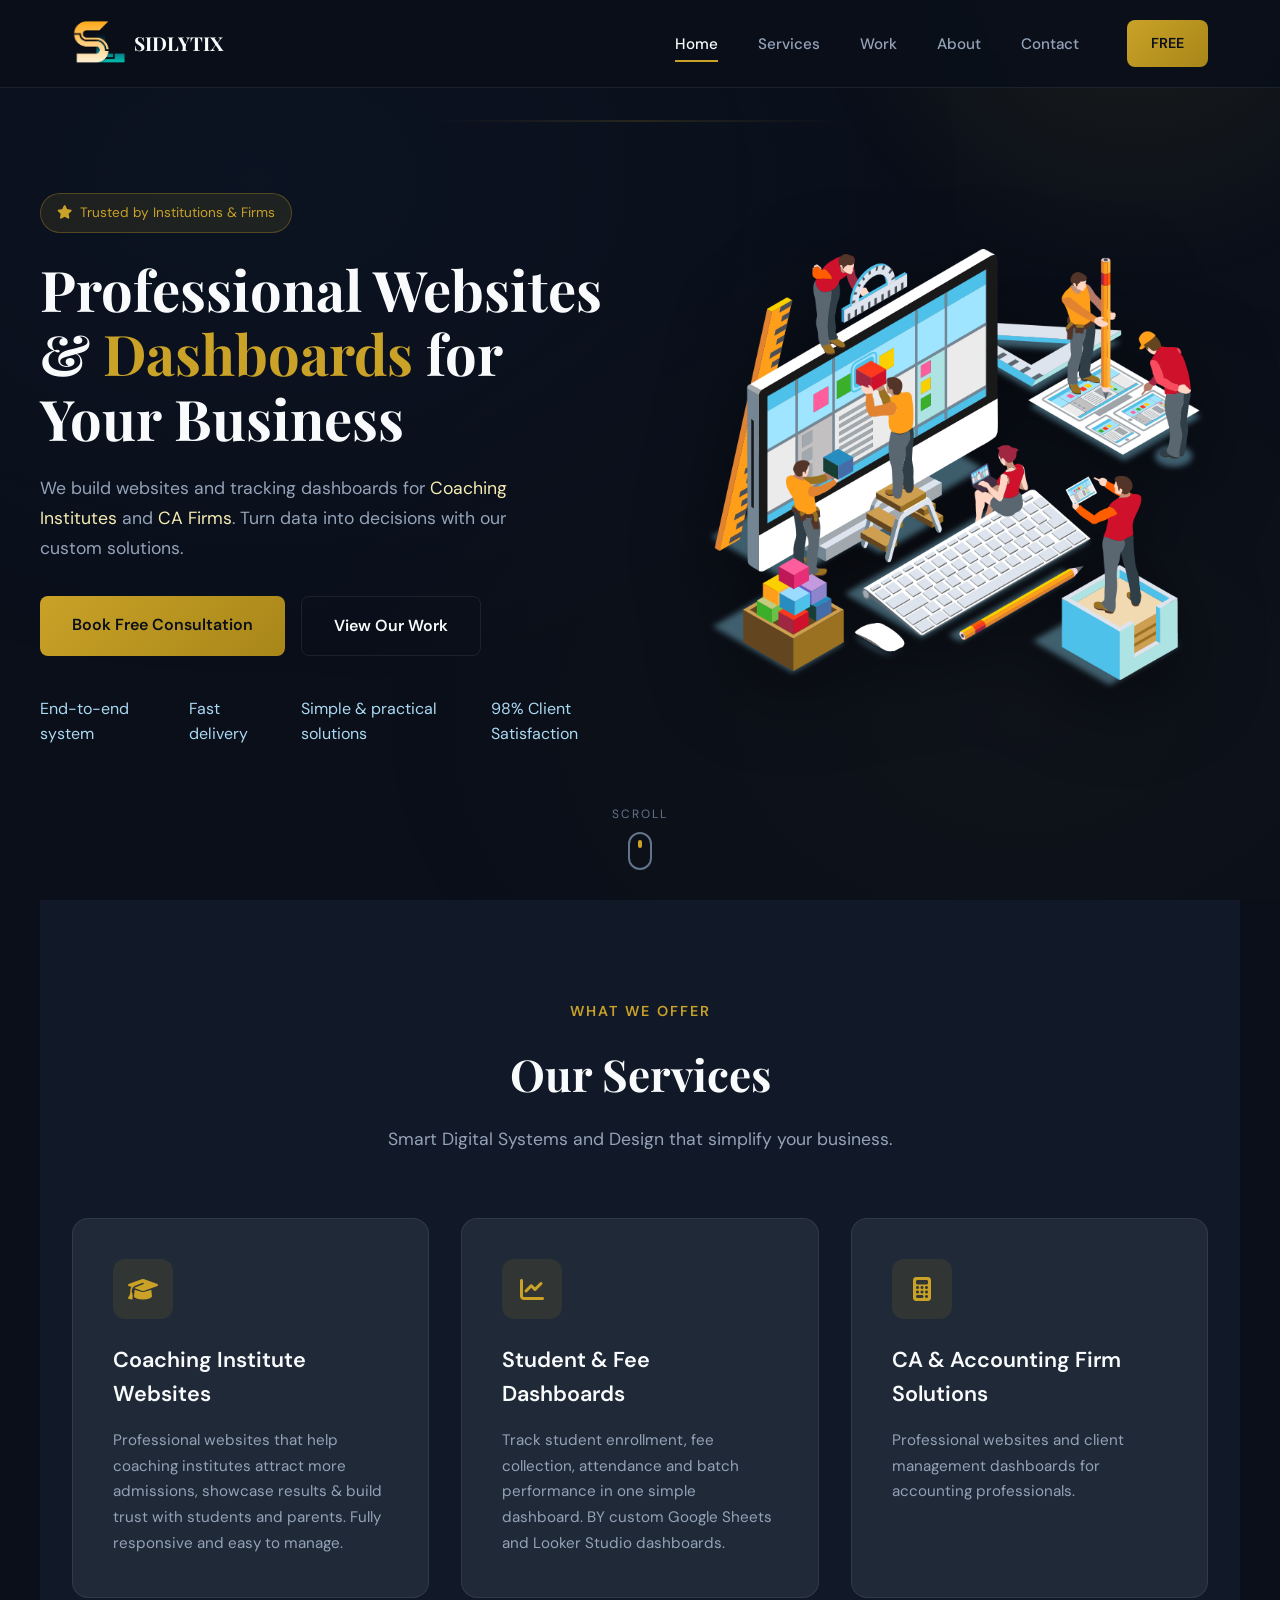
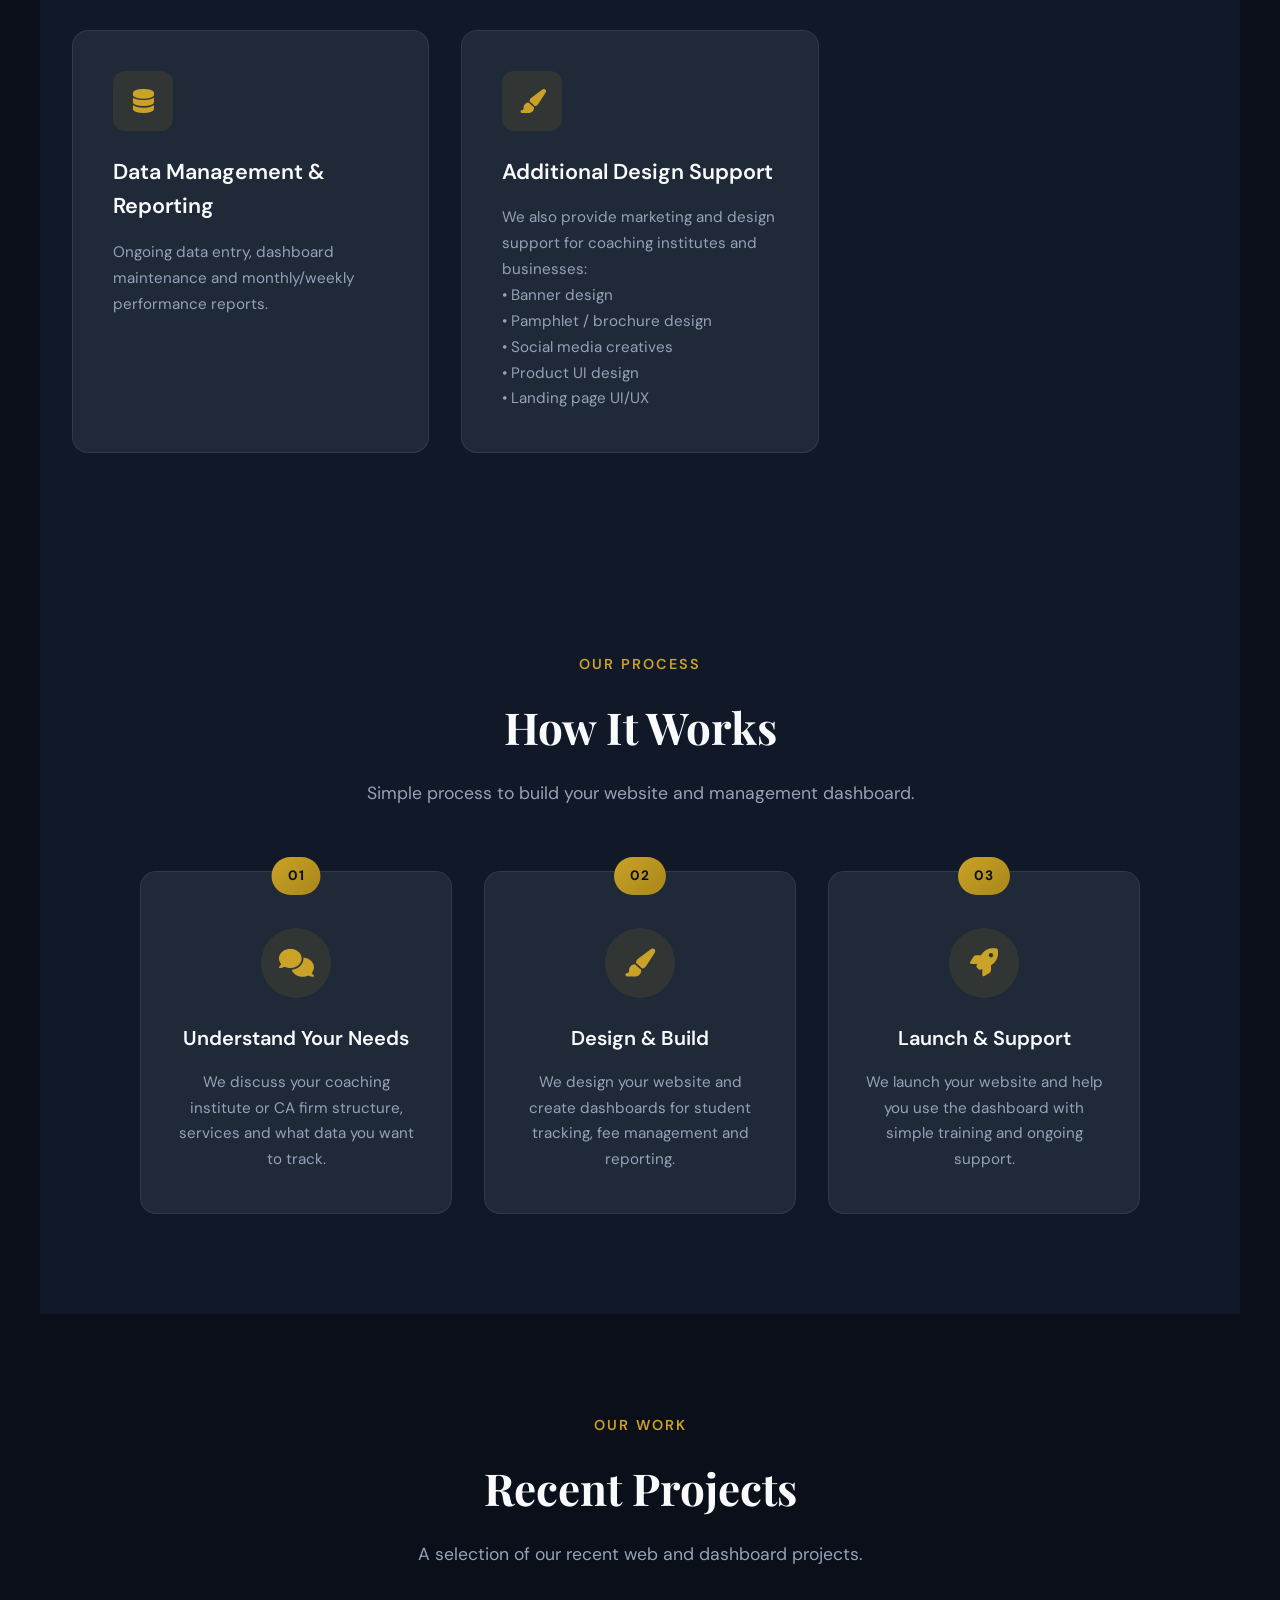
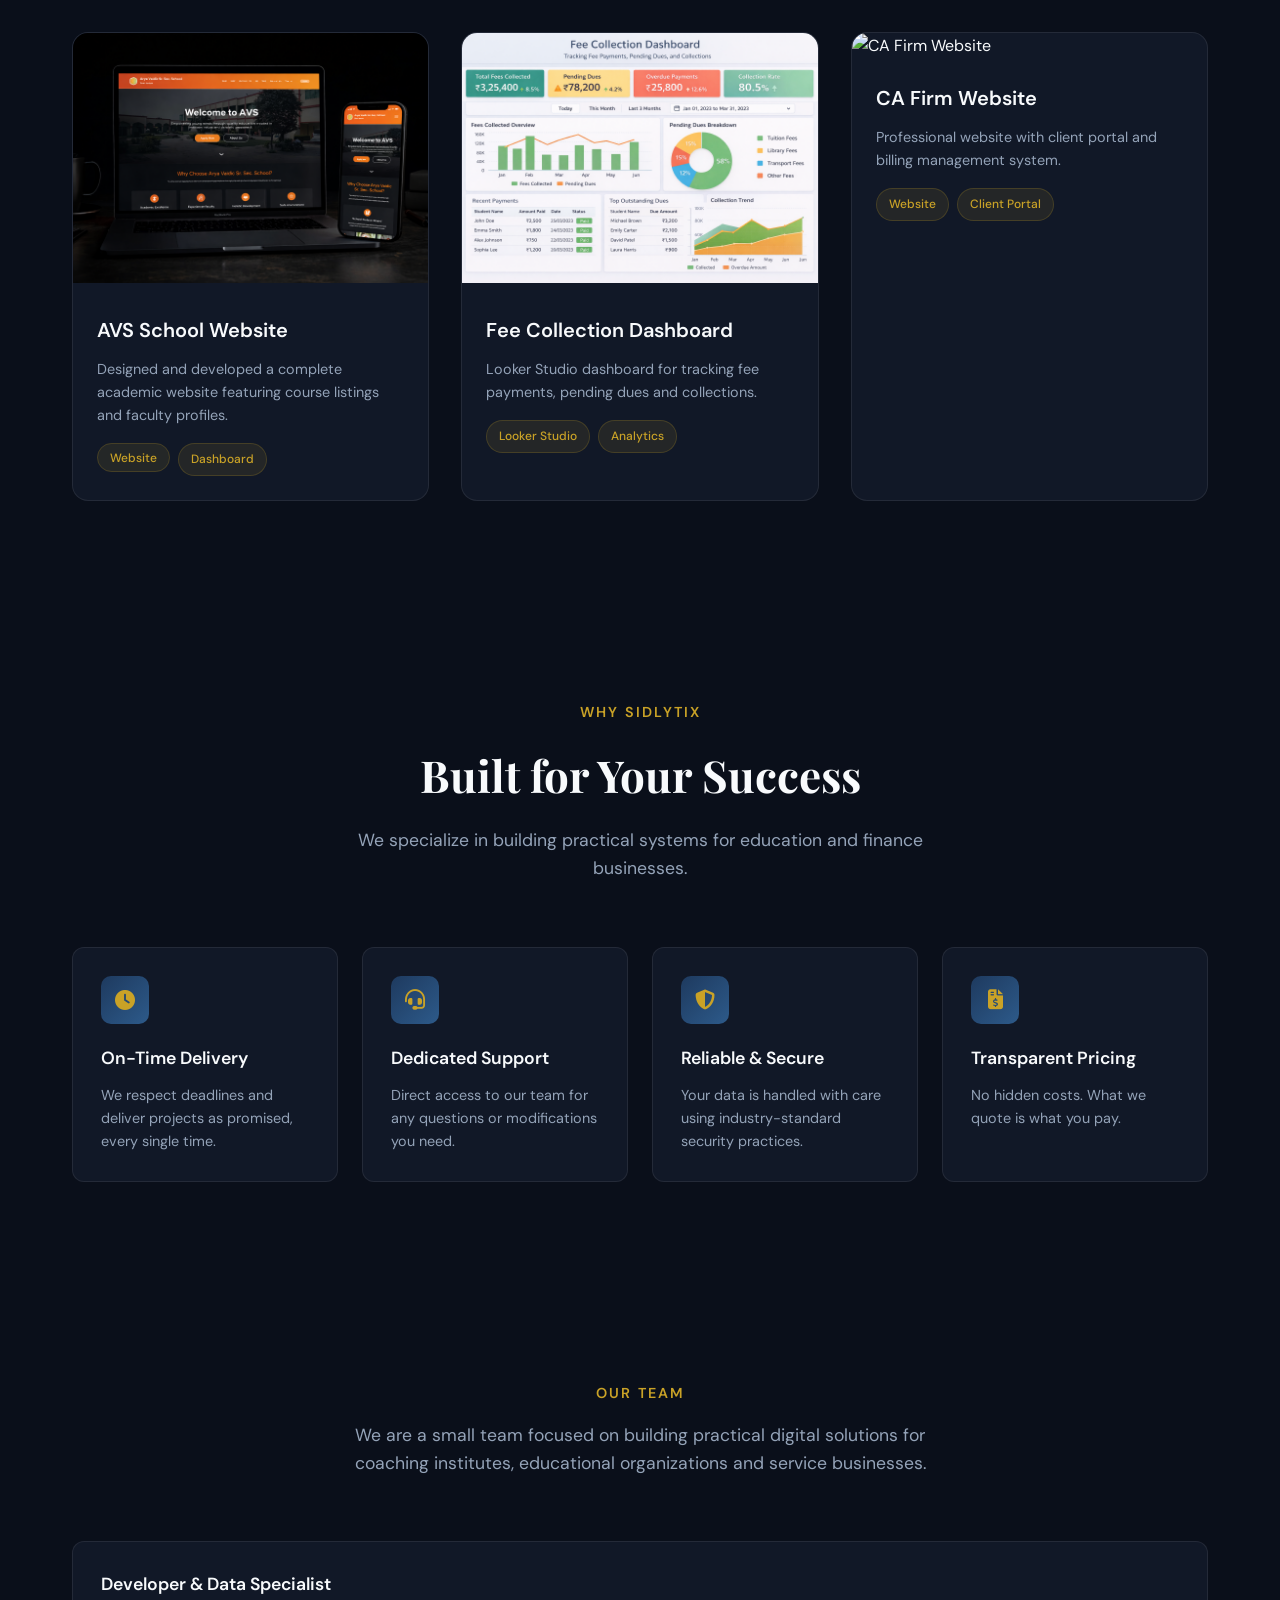
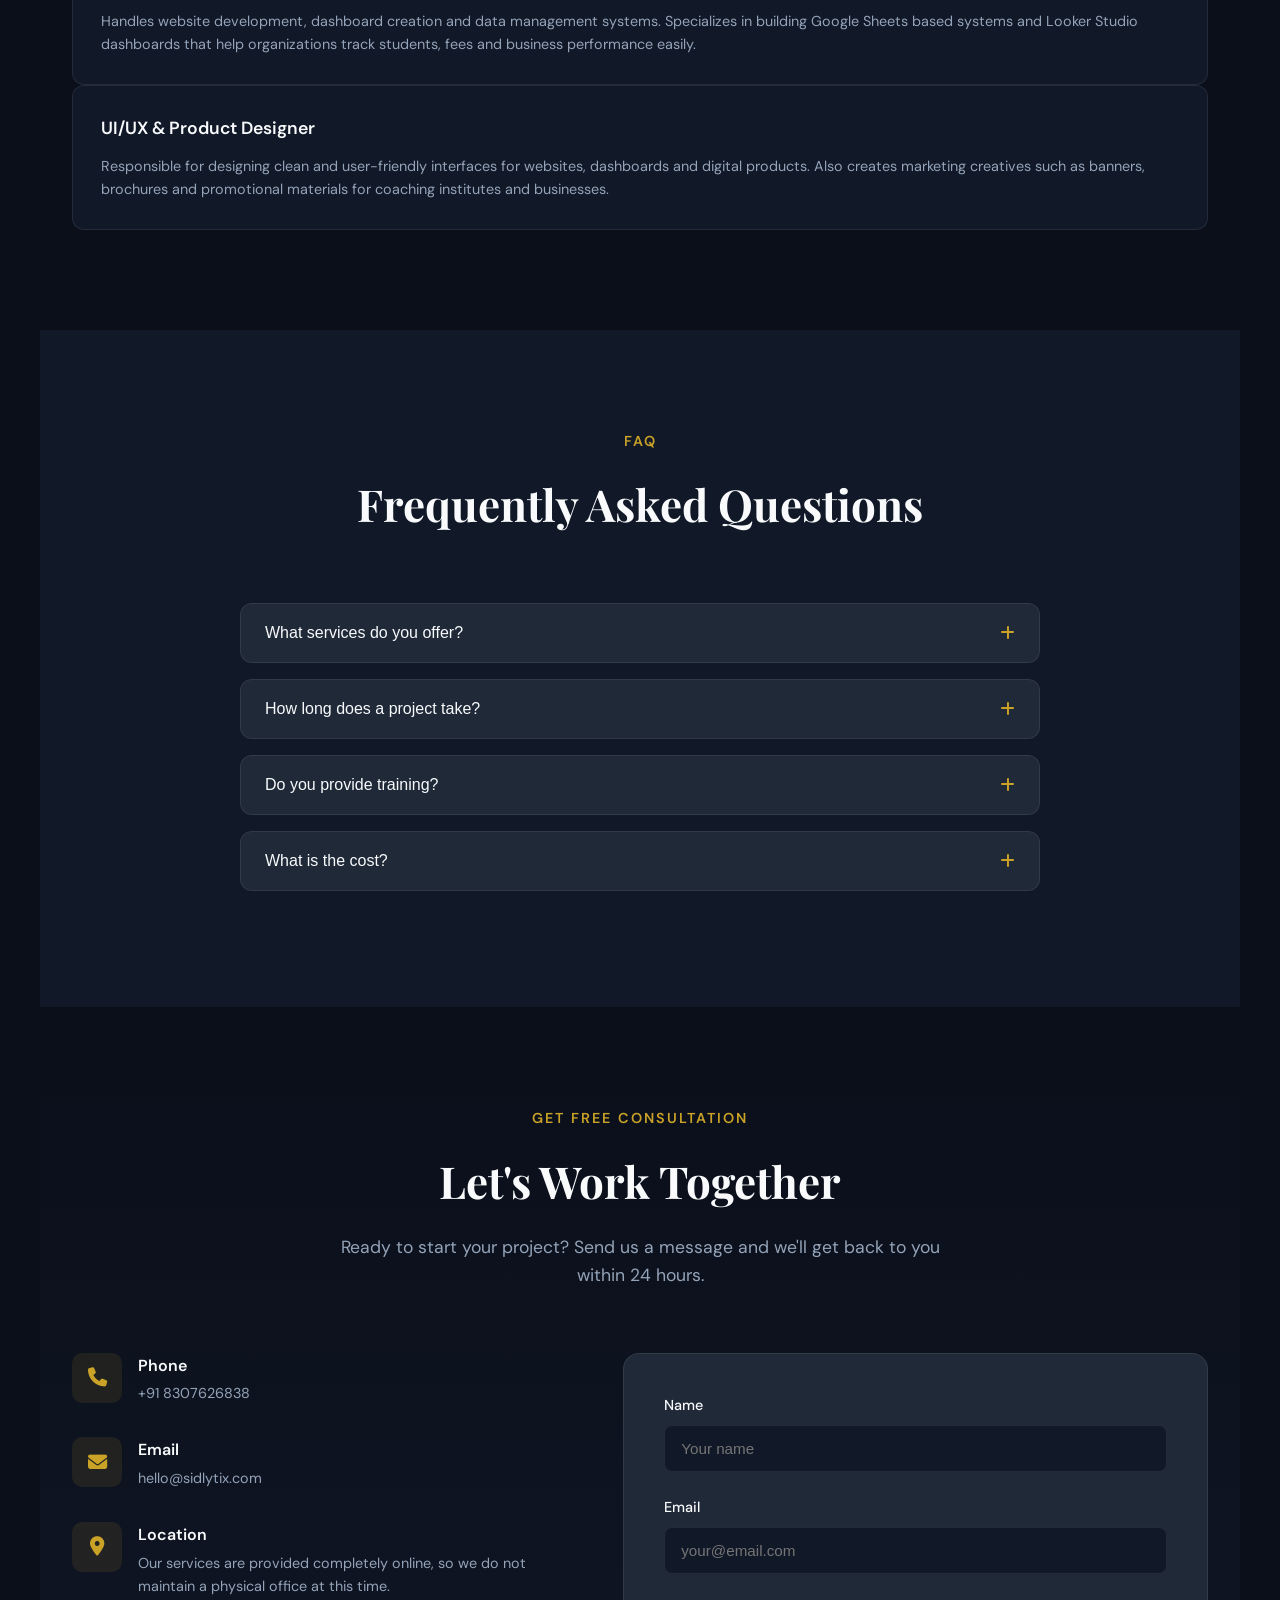
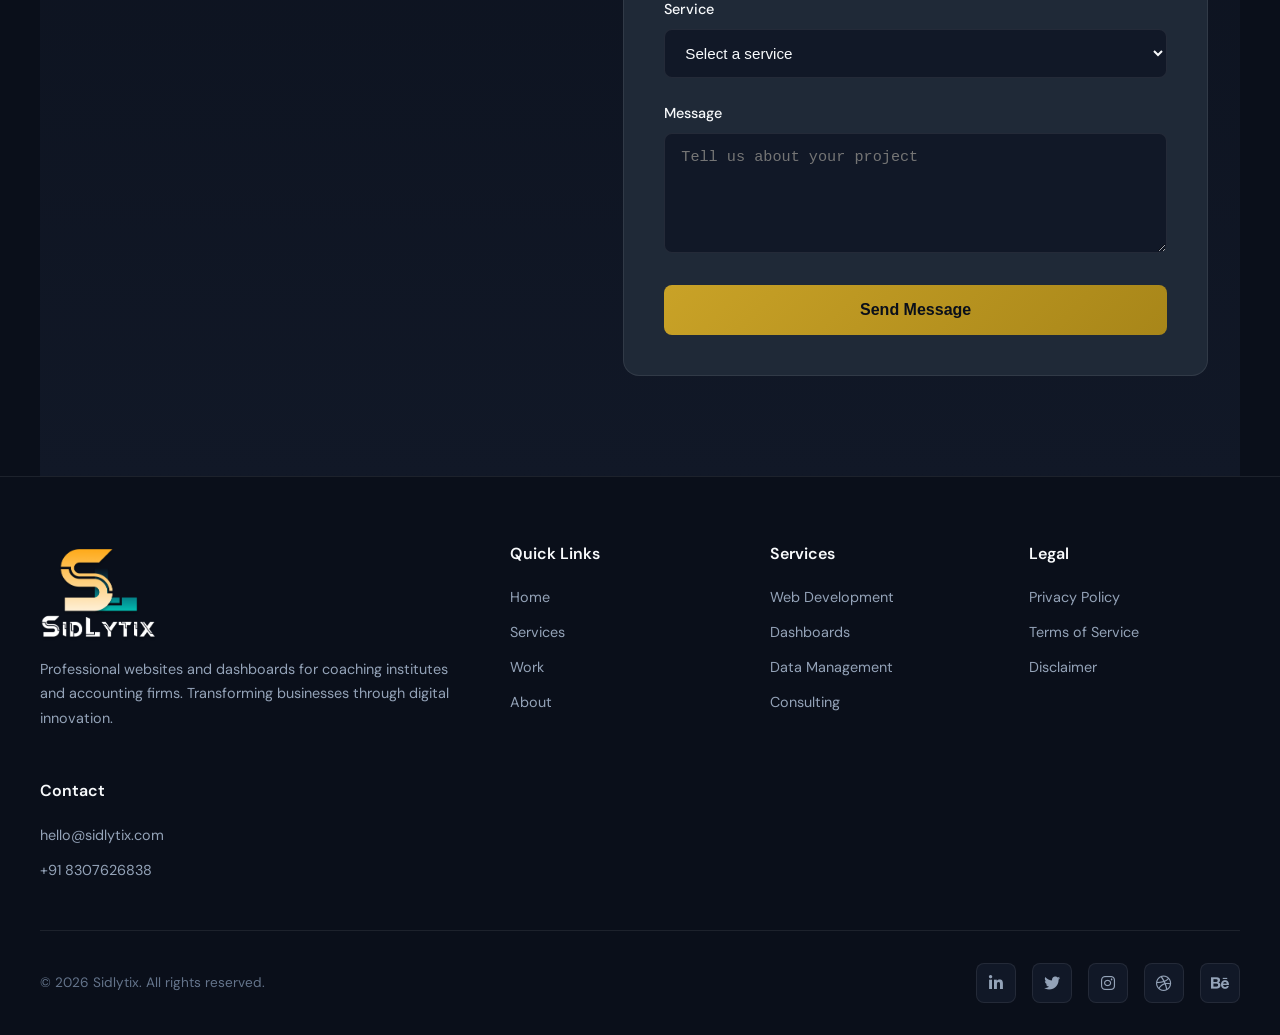
==== index.html @ 993ce40f "Update index.html" ====
<!doctype html>
<html lang="en">
  <head>
  <!-- Basic -->
  <meta charset="UTF-8" />
  <meta name="viewport" content="width=device-width, initial-scale=1.0" />
  <meta http-equiv="content-language" content="en" />

  <!-- Title -->
  <title>Coaching Institute Website & Dashboard Developer in India | Sidlytix</title>

  <!-- SEO Meta -->
  <meta name="description" content="We build high-converting websites and student management dashboards for coaching institutes and CA firms. Automate operations with Google Sheets & Looker Studio." />
  <meta name="keywords" content="coaching institute website developer, student management dashboard, CA firm website developer, Google Sheets dashboard, Looker Studio dashboard, MIS dashboard developer" />
  <meta name="author" content="Sidlytix" />
  <meta name="robots" content="index, follow" />

  <!-- Canonical -->
  <link rel="canonical" href="https://sidlytix.com" />

  <!-- Open Graph (for LinkedIn, WhatsApp, Facebook) -->
  <meta property="og:title" content="Websites & Dashboards for Coaching Institutes | Sidlytix" />
  <meta property="og:description" content="Websites and student tracking dashboards for coaching institutes, schools and CA firms." />
  <meta property="og:type" content="website" />
  <meta property="og:url" content="https://sidlytix.com" />
  <meta property="og:image" content="https://sidlytix.com/frameBlack_01.png" />

  <!-- Twitter -->
  <meta name="twitter:card" content="summary_large_image" />
  <meta name="twitter:title" content="Websites & Dashboards for Coaching Institutes | Sidlytix" />
  <meta name="twitter:description" content="Websites and dashboards for coaching institutes, schools and CA firms." />
  <meta name="twitter:image" content="https://sidlytix.com/frameBlack_01.png" />

  <!-- Theme -->
  <meta name="theme-color" content="#1e3a5f" />

  <!-- Favicon -->
  <link rel="icon" type="image/png" href="/favicon.png" />

  <!-- Structured Data (SEO boost) -->
  <script type="application/ld+json">
  {
    "@context": "https://schema.org",
    "@type": "Organization",
    "name": "Sidlytix",
    "url": "https://sidlytix.com",
    "logo": "https://sidlytix.com/s-logo-01.png",
    "sameAs": [
      "https://www.linkedin.com/company/sidlytix"
    ]
  }
  </script>

    <!-- Preconnect -->
    <link rel="preconnect" href="https://fonts.googleapis.com" />
    <link rel="preconnect" href="https://fonts.gstatic.com" crossorigin />

    <!-- Fonts -->
    <link
      href="https://fonts.googleapis.com/css2?family=DM+Sans:wght@400;500;600;700&family=Playfair+Display:wght@600;700&display=swap"
      rel="stylesheet"
    />
    <link
      rel="stylesheet"
      href="https://cdnjs.cloudflare.com/ajax/libs/font-awesome/6.4.0/css/all.min.css"
    />

    <!-- Stylesheet -->
    <link rel="stylesheet" href="style.css" />
  </head>
  <body>
    <!-- ===== HEADER ===== -->
    <header class="header" id="header">
      <div class="header-container">
        <a href="#home" class="logo">
          <img src="s-logo-01.png" alt="Sidlytix Logo" />
          <h2 style="font-family: Playfair Display; font-size: 1.2rem">
            SIDLYTIX
          </h2>
        </a>

        <nav class="nav-container">
          <ul class="nav-menu">
            <li><a href="#home" class="nav-link active">Home</a></li>
            <li><a href="#services" class="nav-link">Services</a></li>
            <li><a href="#portfolio" class="nav-link">Work</a></li>
            <li><a href="#about" class="nav-link">About</a></li>
            <li><a href="#contact" class="nav-link">Contact</a></li>
          </ul>

          <a href="#contact" class="header-cta">FREE</a>

          <div class="hamburger" id="hamburger">
            <span></span>
            <span></span>
            <span></span>
          </div>
        </nav>
      </div>
    </header>

    <!-- Mobile Navigation -->
    <nav class="mobile-nav" id="mobileNav">
      <a href="#home" class="nav-link">Home</a>
      <a href="#services" class="nav-link">Services</a>
      <a href="#portfolio" class="nav-link">Work</a>
      <a href="#about" class="nav-link">About</a>
      <a href="#contact" class="nav-link">Contact</a>
    </nav>

    <!-- ===== HERO SECTION ===== -->
    <section class="hero" id="home">
      <div class="hero-container">
        <div class="hero-content">
          <div class="hero-badge fade-in fade-in-delay-1">
            <i class="fas fa-star"></i>
            Trusted by Institutions & Firms
          </div>

          <h1 class="hero-title fade-in fade-in-delay-2">
            Professional Websites & <span>Dashboards</span> for Your Business
          </h1>

          <p class="hero-description fade-in fade-in-delay-3">
            We build websites and tracking dashboards for
            <span style="color: #f6ebb2">Coaching Institutes</span> and
            <span style="color: #f6ebb2">CA Firms</span>. Turn data into
            decisions with our custom solutions.
          </p>

          <div class="hero-buttons fade-in fade-in-delay-4">
            <a href="#contact" class="btn-primary">Book Free Consultation</a>
            <a href="#portfolio" class="btn-secondary">View Our Work</a>
          </div>

          <div class="hero-stats fade-in fade-in-delay-5">
            <div class="stat-item">
              <!-- <span class="stat-number" data-target="4">0</span> -->
              <span class="stat-label">End-to-end system</span>
            </div>
            <div class="stat-item">
              <!-- <span class="stat-number" data-target="98">0</span> -->
              <span class="stat-label">Fast delivery</span>
            </div>
            <div class="stat-item">
              <!-- <span class="stat-number" data-target="98">0</span> -->
              <span class="stat-label">Simple & practical solutions</span>
            </div>
            <div class="stat-item">
              <!-- <span class="stat-number" data-target="1">0</span> -->
              <span class="stat-label">98% Client Satisfaction</span>
            </div>
          </div>
        </div>

        <div class="hero-image fade-in fade-in-delay-3">
          <img
            src="hero02.png"
            alt="Sidlytix Dashboard Preview"
            class="hero-image-animated"
          />
        </div>
      </div>

      <!-- Scroll Indicator -->
      <div class="scroll-indicator">
        <span>Scroll</span>
        <div class="mouse"></div>
      </div>
    </section>

    <!-- ===== SERVICES SECTION ===== -->
    <section class="section services-section" id="services">
      <div class="section-header">
        <span class="section-subtitle">What We Offer</span>
        <h2 class="section-title">Our Services</h2>
        <p class="section-description">
          Smart Digital Systems and Design that simplify your business.
        </p>
      </div>

      <div class="services-grid">
        <div class="service-card">
          <div class="service-icon">
            <i class="fas fa-graduation-cap"></i>
          </div>
          <h3 class="service-title">Coaching Institute Websites</h3>
          <p class="service-description">
            Professional websites that help coaching institutes attract more
            admissions, showcase results & build trust with students and
            parents. Fully responsive and easy to manage.
          </p>
        </div>

        <div class="service-card">
          <div class="service-icon">
            <i class="fas fa-chart-line"></i>
          </div>
          <h3 class="service-title">Student & Fee Dashboards</h3>
          <p class="service-description">
            Track student enrollment, fee collection, attendance and batch
            performance in one simple dashboard. BY custom Google Sheets and
            Looker Studio dashboards.
          </p>
        </div>

        <div class="service-card">
          <div class="service-icon">
            <i class="fas fa-calculator"></i>
          </div>
          <h3 class="service-title">CA & Accounting Firm Solutions</h3>
          <p class="service-description">
            Professional websites and client management dashboards for
            accounting professionals.
          </p>
        </div>

        <div class="service-card">
          <div class="service-icon">
            <i class="fas fa-database"></i>
          </div>
          <h3 class="service-title">Data Management & Reporting</h3>
          <p class="service-description">
            Ongoing data entry, dashboard maintenance and monthly/weekly
            performance reports.
          </p>
        </div>

        <div class="service-card">
          <div class="service-icon">
            <i class="fa fa-paint-brush"></i>
          </div>
          <h3 class="service-title">Additional Design Support</h3>
          <p class="service-description">
            We also provide marketing and design support for coaching institutes
            and businesses: <br />

            • Banner design <br />
            • Pamphlet / brochure design <br />
            • Social media creatives <br />
            • Product UI design <br />
            • Landing page UI/UX
          </p>
        </div>
      </div>
    </section>

    <!-- ===== HOW IT WORKS SECTION ===== -->
    <section class="section how-it-works-section" id="how-it-works">
      <div class="section-header">
        <span class="section-subtitle">Our Process</span>
        <h2 class="section-title">How It Works</h2>
        <p class="section-description">
          Simple process to build your website and management dashboard.
        </p>
      </div>

      <div class="steps-grid">
        <div class="step-card">
          <div class="step-number">01</div>
          <div class="step-icon">
            <i class="fas fa-comments"></i>
          </div>
          <h3 class="step-title">Understand Your Needs</h3>
          <p class="step-description">
            We discuss your coaching institute or CA firm structure, services
            and what data you want to track.
          </p>
        </div>

        <div class="step-card">
          <div class="step-number">02</div>
          <div class="step-icon">
            <i class="fas fa-paint-brush"></i>
          </div>
          <h3 class="step-title">Design & Build</h3>
          <p class="step-description">
            We design your website and create dashboards for student tracking,
            fee management and reporting.
          </p>
        </div>

        <div class="step-card">
          <div class="step-number">03</div>
          <div class="step-icon">
            <i class="fas fa-rocket"></i>
          </div>
          <h3 class="step-title">Launch & Support</h3>
          <p class="step-description">
            We launch your website and help you use the dashboard with simple
            training and ongoing support.
          </p>
        </div>
      </div>
    </section>

    <!-- ===== PORTFOLIO SECTION ===== -->
    <section class="section portfolio-section" id="portfolio">
      <div class="section-header">
        <span class="section-subtitle">Our Work</span>
        <h2 class="section-title">Recent Projects</h2>
        <p class="section-description">
          A selection of our recent web and dashboard projects.
        </p>
      </div>

      <div class="portfolio-grid">
        <div class="portfolio-card">
          <img
            src="avspro.png"
            alt="Coaching Institute Website"
            class="portfolio-image"
          />
          <div class="portfolio-content">
            <h3 class="portfolio-title">AVS School Website</h3>
            <p class="portfolio-description">
              Designed and developed a complete academic website featuring
              course listings and faculty profiles.
            </p>
            <div class="portfolio-tags">
              <a href="https://www.aryavaidicsrsecschool.in/" target="_blank"> <span class="portfolio-tag">Website</span> </a>
              <span class="portfolio-tag">Dashboard</span>
            </div>
          </div>
        </div>

        <div class="portfolio-card">
          <img
            src="dashpro.png"
            alt="Fee Management Dashboard"
            class="portfolio-image"
          />
          <div class="portfolio-content">
            <h3 class="portfolio-title">Fee Collection Dashboard</h3>
            <p class="portfolio-description">
              Looker Studio dashboard for tracking fee payments, pending dues
              and collections.
            </p>
            <div class="portfolio-tags">
              <span class="portfolio-tag">Looker Studio</span>
              <span class="portfolio-tag">Analytics</span>
            </div>
          </div>
        </div>

        <div class="portfolio-card">
          <img
            src="https://images.unsplash.com/photo-1454165804606-c3d57bc86b40?w=600&h=400&fit=crop"
            alt="CA Firm Website"
            class="portfolio-image"
          />
          <div class="portfolio-content">
            <h3 class="portfolio-title">CA Firm Website</h3>
            <p class="portfolio-description">
              Professional website with client portal and billing management
              system.
            </p>
            <div class="portfolio-tags">
              <span class="portfolio-tag">Website</span>
              <span class="portfolio-tag">Client Portal</span>
            </div>
          </div>
        </div>
      </div>
    </section>

    <!-- ===== WHY CHOOSE US ===== -->
    <section class="section" id="about">
      <div class="section-header">
        <span class="section-subtitle">Why Sidlytix</span>
        <h2 class="section-title">Built for Your Success</h2>
        <p class="section-description">
          <!-- We are a small team of a UI/UX designer and a data-focused developer. -->
          We specialize in building practical systems for education and finance
          businesses.
        </p>
      </div>

      <div class="features-grid">
        <div class="feature-card">
          <div class="feature-icon">
            <i class="fas fa-clock"></i>
          </div>
          <h3 class="feature-title">On-Time Delivery</h3>
          <p class="feature-description">
            We respect deadlines and deliver projects as promised, every single
            time.
          </p>
        </div>

        <div class="feature-card">
          <div class="feature-icon">
            <i class="fas fa-headset"></i>
          </div>
          <h3 class="feature-title">Dedicated Support</h3>
          <p class="feature-description">
            Direct access to our team for any questions or modifications you
            need.
          </p>
        </div>

        <div class="feature-card">
          <div class="feature-icon">
            <i class="fas fa-shield-alt"></i>
          </div>
          <h3 class="feature-title">Reliable & Secure</h3>
          <p class="feature-description">
            Your data is handled with care using industry-standard security
            practices.
          </p>
        </div>

        <div class="feature-card">
          <div class="feature-icon">
            <i class="fas fa-file-invoice-dollar"></i>
          </div>
          <h3 class="feature-title">Transparent Pricing</h3>
          <p class="feature-description">
            No hidden costs. What we quote is what you pay.
          </p>
        </div>
      </div>
    </section>

    <!-- our team  -->
    <section class="section" id="about">
      <div class="section-header">
        <span class="section-subtitle">Our Team</span>
        <!-- <h2 class="section-title">Our Team</h2> -->
        <p class="section-description">
          We are a small team focused on building practical digital solutions
          for coaching institutes, educational organizations and service
          businesses.
        </p>
      </div>

      <div class="feature-card">
        <h3 class="feature-title">Developer & Data Specialist</h3>
        <p class="feature-description">
          Handles website development, dashboard creation and data management
          systems. Specializes in building Google Sheets based systems and
          Looker Studio dashboards that help organizations track students, fees
          and business performance easily.
        </p>
      </div>

      <div class="feature-card">
        <h3 class="feature-title">UI/UX & Product Designer</h3>
        <p class="feature-description">
          Responsible for designing clean and user-friendly interfaces for
          websites, dashboards and digital products. Also creates marketing
          creatives such as banners, brochures and promotional materials for
          coaching institutes and businesses.
        </p>
      </div>
    </section>

    <!-- ===== TESTIMONIALS ===== -->
    <!-- <section class="section testimonials-section">
      <div class="section-header">
        <span class="section-subtitle">Testimonials</span>
        <h2 class="section-title">What Clients Say</h2>
      </div>

      <div class="testimonials-grid">
        <div class="testimonial-card">
          <p class="testimonial-text">
            "MetricMuse transformed our institute's online presence. The student
            dashboard has made tracking attendance and fees incredibly easy."
          </p>
          <div class="testimonial-author">
            <div class="testimonial-avatar">RK</div>
            <div class="testimonial-info">
              <h4>Rajesh Kumar</h4>
              <p>Director, Career Guide Institute</p>
            </div>
          </div>
          <div class="testimonial-rating">★★★★★</div>
        </div>

        <div class="testimonial-card">
          <p class="testimonial-text">
            "Professional work delivered on time. The CA firm website and client
            dashboard have significantly streamlined our operations."
          </p>
          <div class="testimonial-author">
            <div class="testimonial-avatar">SM</div>
            <div class="testimonial-info">
              <h4>Sarah Mehta</h4>
              <p>Partner, Finance Plus CA Firm</p>
            </div>
          </div>
          <div class="testimonial-rating">★★★★★</div>
        </div>

        <div class="testimonial-card">
          <p class="testimonial-text">
            "Excellent support and communication throughout. The team understood
            our requirements perfectly."
          </p>
          <div class="testimonial-author">
            <div class="testimonial-avatar">AP</div>
            <div class="testimonial-info">
              <h4>Ajay Patel</h4>
              <p>Founder, EduTech Pro</p>
            </div>
          </div>
          <div class="testimonial-rating">★★★★★</div>
        </div>
      </div>
    </section> -->

    <!-- ===== FAQ SECTION ===== -->
    <section class="section faq-section">
      <div class="section-header">
        <span class="section-subtitle">FAQ</span>
        <h2 class="section-title">Frequently Asked Questions</h2>
      </div>

      <div class="faq-container">
        <div class="faq-item">
          <button class="faq-question">
            <span>What services do you offer?</span>
            <i class="fas fa-plus faq-icon"></i>
          </button>
          <div class="faq-answer">
            <p>
              - We offer professional website development and custom dashboards
              using Google Sheets and Looker Studio for coaching institutes and
              CA firms. <br />
              - UI/UX design for websites, dashboards and digital products. Also
              includes marketing creatives like banners, pamphlets and
              promotional designs.
            </p>
          </div>
        </div>

        <div class="faq-item">
          <button class="faq-question">
            <span>How long does a project take?</span>
            <i class="fas fa-plus faq-icon"></i>
          </button>
          <div class="faq-answer">
            <p>
              Most websites take 2-3 weeks. Dashboard projects typically take
              1-2 weeks. We'll provide a timeline during consultation.
            </p>
          </div>
        </div>

        <div class="faq-item">
          <button class="faq-question">
            <span>Do you provide training?</span>
            <i class="fas fa-plus faq-icon"></i>
          </button>
          <div class="faq-answer">
            <p>
              Yes, we provide complete training to help your team manage the
              website and dashboards independently.
            </p>
          </div>
        </div>

        <div class="faq-item">
          <button class="faq-question">
            <span>What is the cost?</span>
            <i class="fas fa-plus faq-icon"></i>
          </button>
          <div class="faq-answer">
            <p>
              Costs vary based on requirements. We offer competitive pricing
              with transparent quotes. Contact us for a free consultation.
            </p>
          </div>
        </div>
      </div>
    </section>

    <!-- ===== CONTACT SECTION ===== -->
    <section class="section contact-section" id="contact">
      <div class="section-header">
        <span class="section-subtitle">Get Free Consultation</span>
        <h2 class="section-title">Let's Work Together</h2>
        <p class="section-description">
          Ready to start your project? Send us a message and we'll get back to
          you within 24 hours.
        </p>
      </div>

      <div class="contact-container">
        <div class="contact-info">
          <div class="contact-item">
            <div class="contact-icon">
              <i class="fas fa-phone"></i>
            </div>
            <div class="contact-details">
              <h4>Phone</h4>
              <p>+91 8307626838</p>
            </div>
          </div>

          <div class="contact-item">
            <div class="contact-icon">
              <i class="fas fa-envelope"></i>
            </div>
            <div class="contact-details">
              <h4>Email</h4>
              <p>hello@sidlytix.com</p>
            </div>
          </div>

          <div class="contact-item">
            <div class="contact-icon">
              <i class="fas fa-map-marker-alt"></i>
            </div>
            <div class="contact-details">
              <h4>Location</h4>
              <p>
                Our services are provided completely online, so we do not
                maintain a physical office at this time.
              </p>
            </div>
          </div>
        </div>

        <form class="contact-form" id="contactForm">
          <div class="form-group">
            <label class="form-label" for="name">Name</label>
            <input
              type="text"
              id="name"
              class="form-input"
              placeholder="Your name"
              required
            />
          </div>

          <div class="form-group">
            <label class="form-label" for="email">Email</label>
            <input
              type="email"
              id="email"
              class="form-input"
              placeholder="your@email.com"
              required
            />
          </div>

          <div class="form-group">
            <label class="form-label" for="service">Service</label>
            <select id="service" class="form-select">
              <option value="">Select a service</option>
              <option>Coaching Institute Website</option>
              <option>Student & Fee Dashboard</option>
              <option>UI/UX & Visual Design</option>
              <option>CA Firm Website</option>
              <option>Data Management</option>
              <option>Google Sheets DataBase Full Structure</option>
            </select>
          </div>

          <div class="form-group">
            <label class="form-label" for="message">Message</label>
            <textarea
              id="message"
              class="form-textarea"
              placeholder="Tell us about your project"
            ></textarea>
          </div>

          <button type="submit" class="form-button">Send Message</button>
        </form>
      </div>
    </section>

    <!-- ===== FOOTER ===== -->
    <footer class="footer">
      <div class="footer-container">
        <div class="footer-grid">
          <div class="footer-brand">
            <a href="#" class="logo">
              <img
                src="framewhite_01.png"
                \n
                alt="Sidlytix Logo"
                \n
                style="height: 100px"
                \n
              />
            </a>
            <p>
              Professional websites and dashboards for coaching institutes and
              accounting firms. Transforming businesses through digital
              innovation.
            </p>
          </div>

          <div class="footer-column">
            <h4 class="footer-title">Quick Links</h4>
            <div class="footer-links">
              <a href="#home">Home</a>
              <a href="#services">Services</a>
              <a href="#portfolio">Work</a>
              <a href="#about">About</a>
            </div>
          </div>

          <div class="footer-column">
            <h4 class="footer-title">Services</h4>
            <div class="footer-links">
              <a href="#services">Web Development</a>
              <a href="#services">Dashboards</a>
              <a href="#services">Data Management</a>
              <a href="#services">Consulting</a>
            </div>
          </div>

          <div class="footer-column">
            <h4 class="footer-title">Legal</h4>
            <div class="footer-links">
              <a href="privacy-policy.html">Privacy Policy</a>
              <a href="terms.html">Terms of Service</a>
              <a href="disclaimer.html">Disclaimer</a>
            </div>
          </div>

          <div class="footer-column">
            <h4 class="footer-title">Contact</h4>
            <div class="footer-links">
              <a href="mailto:hello@sidlytix.com">hello@sidlytix.com</a>
              <a href="tel:+918307626838">+91 8307626838</a>
              <!-- <a href="tel:+"></a> -->
            </div>
          </div>
        </div>

        <div class="footer-bottom">
          <p class="footer-copyright">
            &copy; 2026 Sidlytix. All rights reserved.
          </p>
          <div class="footer-socials">
            <a href="#"><i class="fab fa-linkedin-in"></i></a>
            <a href="#"><i class="fab fa-twitter"></i></a>
            <a href="#"><i class="fab fa-instagram"></i></a>
            <a href="#"><i class="fab fa-dribbble"></i></a>
            <a href="#"><i class="fab fa-behance"></i></a>
          </div>
        </div>
      </div>
    </footer>

    <!-- JavaScript -->
    <script>
      const scriptURL =
        "https://script.google.com/macros/s/AKfycbx62mtkMRHLyg0t3Ftw2yWZtQkMV9tZEEb8mbM1FJ4nzLCsfzvZeDLKbaNYQX9mAQqZwA/exec";
      const form = document.getElementById("contactForm");
      const button = document.querySelector(".form-button");

      form.addEventListener("submit", function (e) {
        e.preventDefault();

        button.innerHTML = "Sending...";
        button.disabled = true;

        const formData = {
          name: document.getElementById("name").value,
          email: document.getElementById("email").value,
          service: document.getElementById("service").value,
          message: document.getElementById("message").value,
        };

        fetch(scriptURL, {
          method: "POST",
          body: JSON.stringify(formData),
        })
          .then((response) => {
            showSuccessPopup();

            form.reset();
            button.innerHTML = "Send Message";
            button.disabled = false;
          })
          .catch((error) => {
            alert("Something went wrong!");
            button.innerHTML = "Send Message";
            button.disabled = false;
          });
      });

      function showSuccessPopup() {
        const popup = document.createElement("div");
        popup.className = "success-popup";
        popup.innerHTML = "✅ Message Sent Successfully!";

        document.body.appendChild(popup);

        setTimeout(() => {
          popup.remove();
        }, 3000);
      }
    </script>
    <script src="script.js"></script>
  </body>
</html>
---- style.css ----
/* ===== RESET & BASE STYLES ===== */

@import url("https://fonts.googleapis.com/css2?family=DM+Sans:wght@400;500;600;700&family=Playfair+Display:wght@600;700&display=swap");

:root {
  /* Navy Blue + Gold Professional Theme */
  --primary: #1e3a5f;
  --primary-light: #2d5a8a;
  --primary-dark: #0f1f33;
  --accent: #c9a227;
  /* --accent: #e8c547; */
  --accent-light: #e8c547;
  --accent-dark: #a88619;

  /* Neutral Colors */
  --bg-dark: #0a0f1a;
  --bg-card: #111827;
  --bg-elevated: #1f2937;

  /* Text Colors */
  --text-primary: #f8fafc;
  --text-secondary: #94a3b8;
  --text-muted: #64748b;

  /* Borders */
  --border-color: rgba(255, 255, 255, 0.08);
  --border-hover: rgba(201, 162, 39, 0.3);

  /* Shadows */
  --shadow-sm: 0 2px 8px rgba(0, 0, 0, 0.3);
  --shadow-md: 0 4px 20px rgba(0, 0, 0, 0.4);
  --shadow-lg: 0 10px 40px rgba(0, 0, 0, 0.5);

  /* Transitions */
  --transition: all 0.3s ease;
}

* {
  margin: 0;
  padding: 0;
  box-sizing: border-box;
}

html {
  scroll-behavior: smooth;
}

body {
  font-family:
    "DM Sans",
    -apple-system,
    BlinkMacSystemFont,
    sans-serif;
  background: var(--bg-dark);
  color: var(--text-primary);
  line-height: 1.6;
  overflow-x: hidden;
}

/* Subtle texture */
body::before {
  content: "";
  position: fixed;
  top: 0;
  left: 0;
  width: 100%;
  height: 100%;
  pointer-events: none;
  z-index: -1;
  opacity: 0.4;
  background:
    radial-gradient(
      ellipse at 20% 20%,
      rgba(30, 58, 95, 0.3) 0%,
      transparent 50%
    ),
    radial-gradient(
      ellipse at 80% 80%,
      rgba(201, 162, 39, 0.08) 0%,
      transparent 50%
    );
}

a {
  text-decoration: none;
  color: inherit;
}

ul {
  list-style: none;
}

img {
  max-width: 100%;
  height: auto;
}

/* ===== HEADER ===== */
.header {
  position: fixed;
  top: 0;
  left: 0;
  right: 0;
  z-index: 1000;
  background: rgba(10, 15, 26, 0.95);
  backdrop-filter: blur(20px);
  border-bottom: 1px solid var(--border-color);
  transition: var(--transition);
}

.header.scrolled {
  background: rgba(10, 15, 26, 0.98);
  box-shadow: var(--shadow-md);
}

.header-container {
  max-width: 1200px;
  margin: 0 auto;
  padding: 1rem 2rem;
  display: flex;
  align-items: center;
  justify-content: space-between;
}

.logo {
  display: flex;
  align-items: center;
  gap: 8px;
  /* background: rgb(233, 208, 234);
  padding: 4px; */
}

.logo img {
  height: 55px;
  width: auto;
}

.logo-text {
  font-family: "Playfair Display", serif;
  font-size: 1.5rem;
  font-weight: 700;
  color: var(--text-primary);
  letter-spacing: -0.5px;
}

.logo-text span {
  color: var(--accent);
}

/* Navigation */
.nav-container {
  display: flex;
  align-items: center;
  gap: 3rem;
}

.nav-menu {
  display: flex;
  gap: 2.5rem;
}

.nav-link {
  color: var(--text-secondary);
  font-weight: 500;
  font-size: 0.95rem;
  position: relative;
  transition: var(--transition);
  padding: 0.5rem 0;
}

.nav-link::after {
  content: "";
  position: absolute;
  bottom: 0;
  left: 0;
  width: 0;
  height: 2px;
  background: var(--accent);
  transition: width 0.3s ease;
}

.nav-link:hover,
.nav-link.active {
  color: var(--text-primary);
}

.nav-link:hover::after,
.nav-link.active::after {
  width: 100%;
}

.header-cta {
  background: linear-gradient(
    135deg,
    var(--accent) 0%,
    var(--accent-dark) 100%
  );
  color: var(--bg-dark);
  padding: 0.75rem 1.5rem;
  border-radius: 8px;
  font-weight: 600;
  font-size: 0.9rem;
  transition: var(--transition);
  border: none;
  cursor: pointer;
}

.header-cta:hover {
  transform: translateY(-2px);
  box-shadow: 0 4px 20px rgba(201, 162, 39, 0.4);
  /* background: white; */
  color: #000000;
  background: #e8c547;
}

/* Hamburger Menu */
.hamburger {
  display: none;
  flex-direction: column;
  gap: 5px;
  cursor: pointer;
  padding: 4px;
}

.hamburger span {
  width: 25px;
  height: 2px;
  background: var(--text-primary);
  transition: var(--transition);
}

/* Mobile Nav */
.mobile-nav {
  display: none;
  position: fixed;
  top: 0;
  left: 0;
  width: 100%;
  height: 100vh;
  background: var(--bg-dark);
  z-index: 999;
  flex-direction: column;
  align-items: center;
  justify-content: center;
  gap: 2rem;
  opacity: 0;
  visibility: hidden;
  transition: var(--transition);
}

.mobile-nav.active {
  opacity: 1;
  visibility: visible;
}

.mobile-nav .nav-link {
  font-size: 1.5rem;
}

/* ===== HERO SECTION ===== */
.hero {
  min-height: 100vh;
  display: flex;
  align-items: center;
  padding: 120px 2rem 80px;
  position: relative;
  overflow: hidden;
}

.hero::before {
  content: "";
  position: absolute;
  top: -50%;
  right: -20%;
  width: 800px;
  height: 800px;
  background: radial-gradient(
    circle,
    rgba(201, 162, 39, 0.1) 0%,
    transparent 60%
  );
  pointer-events: none;
}

.hero-container {
  max-width: 1200px;
  margin: 0 auto;
  display: grid;
  grid-template-columns: 1fr 1fr;
  gap: 4rem;
  align-items: center;
  width: 100%;
}

.hero-content {
  position: relative;
  z-index: 1;
}

.hero-badge {
  display: inline-flex;
  align-items: center;
  gap: 8px;
  background: rgba(201, 162, 39, 0.1);
  border: 1px solid rgba(201, 162, 39, 0.3);
  padding: 0.5rem 1rem;
  border-radius: 50px;
  font-size: 0.85rem;
  color: var(--accent);
  margin-bottom: 1.5rem;
}

.hero-title {
  font-family: "Playfair Display", serif;
  font-size: 3.5rem;
  font-weight: 700;
  line-height: 1.15;
  margin-bottom: 1.5rem;
  color: var(--text-primary);
}

.hero-title span {
  /* color: var(--accent); */
  color: #c9a227;
  position: relative;
}

.hero-description {
  font-size: 1.1rem;
  color: var(--text-secondary);
  margin-bottom: 2rem;
  max-width: 500px;
  line-height: 1.7;
}

.hero-buttons {
  display: flex;
  gap: 1rem;
  margin-bottom: 2.5rem;
}

.btn-primary {
  background: linear-gradient(
    135deg,
    var(--accent) 0%,
    var(--accent-dark) 100%
  );
  color: var(--bg-dark);
  padding: 1rem 2rem;
  border-radius: 8px;
  font-weight: 600;
  border: none;
  cursor: pointer;
  transition: var(--transition);
}

.btn-primary:hover {
  transform: translateY(-2px);
  box-shadow: 0 8px 30px rgba(201, 162, 39, 0.4);
  color: rgb(0, 0, 0);
  background: #e8c547;
}

.btn-secondary {
  background: transparent;
  color: var(--text-primary);
  padding: 1rem 2rem;
  border-radius: 8px;
  font-weight: 600;
  border: 1px solid var(--border-color);
  cursor: pointer;
  transition: var(--transition);
}

.btn-secondary:hover {
  border-color: var(--accent);
  color: var(--accent);
}

.hero-stats {
  display: flex;
  gap: 3rem;
}

.stat-item {
  text-align: left;
}

.stat-number {
  font-size: 2rem;
  font-weight: 700;
  color: var(--text-primary);
  display: block;
}

.stat-label {
  font-size: 1rem;
  color: rgb(170, 217, 242);
}

.hero-image {
  position: relative;
  display: flex;
  justify-content: center;
}

.hero-image img {
  width: 100%;
  max-width: 500px;
  height: auto;
  filter: drop-shadow(0 20px 40px rgba(0, 0, 0, 0.5));
}

/* ===== SECTION STYLES ===== */
.section {
  padding: 100px 2rem;
  max-width: 1200px;
  margin: 0 auto;
}

.section-header {
  text-align: center;
  margin-bottom: 4rem;
}

.section-subtitle {
  color: var(--accent);
  font-weight: 600;
  font-size: 0.9rem;
  text-transform: uppercase;
  letter-spacing: 2px;
  margin-bottom: 1rem;
  display: block;
}

.section-title {
  font-family: "Playfair Display", serif;
  font-size: 2.75rem;
  font-weight: 700;
  color: var(--text-primary);
  margin-bottom: 1rem;
}

.section-description {
  color: var(--text-secondary);
  font-size: 1.1rem;
  max-width: 600px;
  margin: 0 auto;
}

/* ===== SERVICES SECTION ===== */
.services-section {
  background: var(--bg-card);
}

.services-grid {
  display: grid;
  grid-template-columns: repeat(auto-fit, minmax(280px, 1fr));
  gap: 2rem;
}

.service-card {
  background: var(--bg-elevated);
  border: 1px solid var(--border-color);
  border-radius: 16px;
  padding: 2.5rem;
  transition: var(--transition);
  position: relative;
  overflow: hidden;
}

.service-card::before {
  content: "";
  position: absolute;
  top: 0;
  left: 0;
  width: 100%;
  height: 3px;
  background: linear-gradient(90deg, var(--accent), var(--accent-dark));
  transform: scaleX(0);
  transform-origin: left;
  transition: transform 0.4s ease;
}

.service-card:hover {
  transform: translateY(-5px);
  border-color: var(--border-hover);
  box-shadow: var(--shadow-lg);
}

.service-card:hover::before {
  transform: scaleX(1);
}

.service-icon {
  width: 60px;
  height: 60px;
  background: rgba(201, 162, 39, 0.1);
  border-radius: 12px;
  display: flex;
  align-items: center;
  justify-content: center;
  margin-bottom: 1.5rem;
  color: var(--accent);
  font-size: 1.5rem;
}

.service-title {
  font-size: 1.35rem;
  font-weight: 600;
  margin-bottom: 1rem;
  color: var(--text-primary);
}

.service-description {
  color: var(--text-secondary);
  font-size: 0.95rem;
  line-height: 1.7;
}

/* ===== HOW IT WORKS SECTION ===== */
.how-it-works-section {
  background: var(--bg-card);
}

.steps-grid {
  display: grid;
  grid-template-columns: repeat(3, 1fr);
  gap: 2rem;
  max-width: 1000px;
  margin: 0 auto;
}

.step-card {
  background: var(--bg-elevated);
  border: 1px solid var(--border-color);
  border-radius: 16px;
  padding: 2.5rem 2rem;
  text-align: center;
  position: relative;
  transition:
    transform 0.4s var(--ease-out-expo),
    box-shadow 0.4s var(--ease-out-expo),
    border-color 0.3s ease;
  opacity: 0;
  transform: translateY(40px);
}

.step-card.visible {
  opacity: 1;
  transform: translateY(0);
}

.step-card:hover {
  transform: translateY(-8px);
  border-color: var(--border-hover);
  box-shadow: var(--shadow-lg);
}

.step-number {
  position: absolute;
  top: -15px;
  left: 50%;
  transform: translateX(-50%);
  background: linear-gradient(
    135deg,
    var(--accent) 0%,
    var(--accent-dark) 100%
  );
  color: var(--bg-dark);
  font-size: 0.85rem;
  font-weight: 700;
  padding: 0.5rem 1rem;
  border-radius: 20px;
  letter-spacing: 1px;
}

.step-icon {
  width: 70px;
  height: 70px;
  background: rgba(201, 162, 39, 0.1);
  border-radius: 50%;
  display: flex;
  align-items: center;
  justify-content: center;
  margin: 1rem auto 1.5rem;
  transition:
    transform 0.3s var(--ease-spring),
    background 0.3s ease;
}

.step-card:hover .step-icon {
  transform: scale(1.1) rotate(5deg);
  background: rgba(201, 162, 39, 0.2);
}

.step-icon i {
  font-size: 1.75rem;
  color: var(--accent);
}

.step-title {
  font-size: 1.25rem;
  font-weight: 600;
  color: var(--text-primary);
  margin-bottom: 1rem;
}

.step-description {
  color: var(--text-secondary);
  font-size: 0.95rem;
  line-height: 1.7;
}

/* Connecting line between steps (desktop only) */
.steps-grid::before {
  content: "";
  position: absolute;
  top: 120px;
  left: 33.33%;
  width: 33.33%;
  height: 2px;
  background: linear-gradient(
    90deg,
    transparent,
    var(--border-hover),
    transparent
  );
  opacity: 0.5;
}

/* ===== PORTFOLIO SECTION ===== */
.portfolio-section {
  background: var(--bg-dark);
}

.portfolio-grid {
  display: grid;
  grid-template-columns: repeat(auto-fit, minmax(350px, 1fr));
  gap: 2rem;
}

.portfolio-card {
  position: relative;
  border-radius: 16px;
  overflow: hidden;
  background: var(--bg-card);
  border: 1px solid var(--border-color);
  transition: var(--transition);
  opacity: 0;
  transform: translateY(40px);
}

.portfolio-card.visible {
  opacity: 1;
  transform: translateY(0);
}

.portfolio-card:hover {
  transform: translateY(-5px);
  box-shadow: var(--shadow-lg);
  border-color: var(--border-hover);
}

.portfolio-image {
  width: 100%;
  height: 250px;
  object-fit: cover;
}

.portfolio-content {
  padding: 1.5rem;
}

.portfolio-title {
  font-size: 1.25rem;
  font-weight: 600;
  margin-bottom: 0.75rem;
  color: var(--text-primary);
}

.portfolio-description {
  color: var(--text-secondary);
  font-size: 0.9rem;
  line-height: 1.6;
  margin-bottom: 1rem;
}

.portfolio-tags {
  display: flex;
  gap: 0.5rem;
  flex-wrap: wrap;
}

.portfolio-tag {
  padding: 0.35rem 0.75rem;
  background: rgba(201, 162, 39, 0.1);
  border: 1px solid rgba(201, 162, 39, 0.2);
  border-radius: 20px;
  font-size: 0.75rem;
  color: var(--accent);
  font-weight: 500;
}

/* ===== WHY CHOOSE US ===== */
.features-grid {
  display: grid;
  grid-template-columns: repeat(auto-fit, minmax(250px, 1fr));
  gap: 1.5rem;
}

.feature-card {
  background: var(--bg-card);
  border: 1px solid var(--border-color);
  border-radius: 12px;
  padding: 1.75rem;
  transition: var(--transition);
  opacity: 0;
  transform: translateY(40px);
}

.feature-card.visible {
  opacity: 1;
  transform: translateY(0);
}

.feature-card:hover {
  border-color: var(--border-hover);
  transform: translateY(-3px);
}

.feature-icon {
  width: 48px;
  height: 48px;
  background: linear-gradient(
    135deg,
    var(--primary) 0%,
    var(--primary-light) 100%
  );
  border-radius: 10px;
  display: flex;
  align-items: center;
  justify-content: center;
  margin-bottom: 1.25rem;
  color: var(--accent);
  font-size: 1.25rem;
}

.feature-title {
  font-size: 1.1rem;
  font-weight: 600;
  margin-bottom: 0.75rem;
  color: var(--text-primary);
}

.feature-description {
  color: var(--text-secondary);
  font-size: 0.9rem;
  line-height: 1.6;
}

/* ===== TESTIMONIALS ===== */
.testimonials-section {
  background: var(--bg-card);
}

.testimonials-grid {
  display: grid;
  grid-template-columns: repeat(auto-fit, minmax(320px, 1fr));
  gap: 2rem;
}

.testimonial-card {
  background: var(--bg-elevated);
  border: 1px solid var(--border-color);
  border-radius: 16px;
  padding: 2rem;
  transition: var(--transition);
  opacity: 0;
  transform: translateY(40px);
}

.testimonial-card.visible {
  opacity: 1;
  transform: translateY(0);
}

.testimonial-card:hover {
  border-color: var(--border-hover);
}

.testimonial-text {
  color: var(--text-secondary);
  font-size: 0.95rem;
  line-height: 1.7;
  margin-bottom: 1.5rem;
  font-style: italic;
}

.testimonial-author {
  display: flex;
  align-items: center;
  gap: 1rem;
}

.testimonial-avatar {
  width: 50px;
  height: 50px;
  background: linear-gradient(
    135deg,
    var(--accent) 0%,
    var(--accent-dark) 100%
  );
  border-radius: 50%;
  display: flex;
  align-items: center;
  justify-content: center;
  font-weight: 700;
  color: var(--bg-dark);
  font-size: 1.1rem;
}

.testimonial-info h4 {
  color: var(--text-primary);
  font-weight: 600;
  font-size: 1rem;
}

.testimonial-info p {
  color: var(--text-muted);
  font-size: 0.85rem;
}

.testimonial-rating {
  color: var(--accent);
  margin-top: 0.5rem;
  font-size: 0.9rem;
}

/* ===== CONTACT SECTION ===== */
.contact-section {
  background: linear-gradient(180deg, var(--bg-dark) 0%, var(--bg-card) 100%);
}

.contact-container {
  display: grid;
  grid-template-columns: 1fr 1.2fr;
  gap: 4rem;
  align-items: start;
}

.contact-info {
  display: flex;
  flex-direction: column;
  gap: 2rem;
}

.contact-item {
  display: flex;
  gap: 1rem;
}

.contact-icon {
  width: 50px;
  height: 50px;
  background: rgba(201, 162, 39, 0.1);
  border-radius: 10px;
  display: flex;
  align-items: center;
  justify-content: center;
  color: var(--accent);
  font-size: 1.2rem;
  flex-shrink: 0;
}

.contact-details h4 {
  color: var(--text-primary);
  font-weight: 600;
  margin-bottom: 0.25rem;
}

.contact-details p {
  color: var(--text-secondary);
  font-size: 0.9rem;
}

.contact-form {
  background: var(--bg-elevated);
  border: 1px solid var(--border-color);
  border-radius: 16px;
  padding: 2.5rem;
}

.form-group {
  margin-bottom: 1.5rem;
}

.form-label {
  display: block;
  color: var(--text-primary);
  font-weight: 500;
  margin-bottom: 0.5rem;
  font-size: 0.9rem;
}

.form-input,
.form-textarea,
.form-select {
  width: 100%;
  padding: 0.875rem 1rem;
  background: var(--bg-card);
  border: 1px solid var(--border-color);
  border-radius: 8px;
  color: var(--text-primary);
  font-size: 0.95rem;
  transition: var(--transition);
}

.form-input:focus,
.form-textarea:focus,
.form-select:focus {
  outline: none;
  border-color: var(--accent);
  box-shadow: 0 0 0 3px rgba(201, 162, 39, 0.1);
}

.form-textarea {
  min-height: 120px;
  resize: vertical;
}

.form-select {
  cursor: pointer;
}

.form-button {
  width: 100%;
  padding: 1rem;
  background: linear-gradient(
    135deg,
    var(--accent) 0%,
    var(--accent-dark) 100%
  );
  color: var(--bg-dark);
  border: none;
  border-radius: 8px;
  font-weight: 600;
  font-size: 1rem;
  cursor: pointer;
  transition: var(--transition);
}

.form-button:hover {
  transform: translateY(-2px);
  box-shadow: 0 8px 30px rgba(201, 162, 39, 0.4);
}

/* ===== FAQ SECTION ===== */
.faq-section {
  background: var(--bg-card);
}

.faq-container {
  max-width: 800px;
  margin: 0 auto;
}

.faq-item {
  background: var(--bg-elevated);
  border: 1px solid var(--border-color);
  border-radius: 12px;
  margin-bottom: 1rem;
  overflow: hidden;
  transition: var(--transition);
  opacity: 0;
  transform: translateY(40px);
}

.faq-item.visible {
  opacity: 1;
  transform: translateY(0);
}

.faq-item:hover {
  border-color: var(--border-hover);
}

.faq-question {
  width: 100%;
  padding: 1.25rem 1.5rem;
  background: transparent;
  border: none;
  display: flex;
  justify-content: space-between;
  align-items: center;
  cursor: pointer;
  text-align: left;
}

.faq-question span {
  color: var(--text-primary);
  font-weight: 500;
  font-size: 1rem;
}

.faq-icon {
  color: var(--accent);
  font-size: 1rem;
  transition: var(--transition);
}

.faq-item.active .faq-icon {
  transform: rotate(45deg);
}

.faq-answer {
  max-height: 0;
  overflow: hidden;
  transition: max-height 0.3s ease;
}

.faq-answer p {
  padding: 0 1.5rem 1.25rem;
  color: var(--text-secondary);
  line-height: 1.7;
  font-size: 0.95rem;
}

.faq-item.active .faq-answer {
  max-height: 300px;
}

/* ===== FOOTER ===== */
.footer {
  background: var(--bg-dark);
  border-top: 1px solid var(--border-color);
  padding: 4rem 2rem 2rem;
}

.footer-container {
  max-width: 1200px;
  margin: 0 auto;
}

.footer-grid {
  display: grid;
  grid-template-columns: 2fr 1fr 1fr 1fr;
  gap: 3rem;
  margin-bottom: 3rem;
}

.footer-brand p {
  color: var(--text-secondary);
  font-size: 0.9rem;
  margin-top: 1rem;
  line-height: 1.7;
}

.footer-title {
  color: var(--text-primary);
  font-weight: 600;
  margin-bottom: 1.25rem;
  font-size: 1rem;
}

.footer-links {
  display: flex;
  flex-direction: column;
  gap: 0.75rem;
}

.footer-links a {
  color: var(--text-secondary);
  font-size: 0.9rem;
  transition: var(--transition);
}

.footer-links a:hover {
  color: var(--accent);
}

.footer-bottom {
  padding-top: 2rem;
  border-top: 1px solid var(--border-color);
  display: flex;
  justify-content: space-between;
  align-items: center;
}

.footer-copyright {
  color: var(--text-muted);
  font-size: 0.85rem;
}

.footer-socials {
  display: flex;
  gap: 1rem;
}

.footer-socials a {
  width: 40px;
  height: 40px;
  background: var(--bg-card);
  border: 1px solid var(--border-color);
  border-radius: 8px;
  display: flex;
  align-items: center;
  justify-content: center;
  color: var(--text-secondary);
  transition: var(--transition);
}

.footer-socials a:hover {
  border-color: var(--accent);
  color: var(--accent);
}

/* ===== RESPONSIVE DESIGN ===== */
@media (max-width: 1024px) {
  .hero-container {
    grid-template-columns: 1fr;
    text-align: center;
  }

  .hero-content {
    order: 2;
  }

  .hero-image {
    order: 1;
  }

  .hero-description {
    margin: 0 auto 2rem;
  }

  .hero-buttons {
    justify-content: center;
  }

  .hero-stats {
    justify-content: center;
  }

  .contact-container {
    grid-template-columns: 1fr;
  }

  .footer-grid {
    grid-template-columns: 1fr 1fr;
  }
}

@media (max-width: 768px) {
  .nav-menu {
    display: none;
  }

  .hamburger {
    display: flex;
  }

  .mobile-nav {
    display: flex;
  }

  .hero-title {
    font-size: 2.5rem;
  }

  .hero-stats {
    flex-direction: column;
    gap: 1.5rem;
    align-items: center;
  }

  .section-title {
    font-size: 2rem;
  }

  .footer-grid {
    grid-template-columns: 1fr;
    text-align: center;
  }

  .footer-bottom {
    flex-direction: column;
    gap: 1rem;
  }
}

@media (max-width: 480px) {
  .hero-title {
    font-size: 2rem;
  }

  .hero-buttons {
    flex-direction: column;
  }

  .btn-primary,
  .btn-secondary {
    width: 100%;
    text-align: center;
  }

  .portfolio-grid {
    grid-template-columns: 1fr;
  }
}

/* ===== ANIMATIONS ===== */

/* Custom Easing Curves - Natural, Hand-crafted Feel */
:root {
  /* Natural ease curves */
  --ease-out-expo: cubic-bezier(0.16, 1, 0.3, 1);
  --ease-out-quart: cubic-bezier(0.25, 1, 0.5, 1);
  --ease-in-out-smooth: cubic-bezier(0.4, 0, 0.2, 1);
  --ease-spring: cubic-bezier(0.34, 1.56, 0.64, 1);
  --ease-elastic: cubic-bezier(0.68, -0.55, 0.265, 1.55);
}

/* Staggered Fade In Up Animation */
@keyframes fadeInUp {
  from {
    opacity: 0;
    transform: translateY(30px);
  }
  to {
    opacity: 1;
    transform: translateY(0);
  }
}

@keyframes fadeInUpDelay {
  from {
    opacity: 0;
    transform: translateY(40px);
  }
  to {
    opacity: 1;
    transform: translateY(0);
  }
}

/* Hero Image Floating Animation - Natural breathing effect */
@keyframes heroFloat {
  0%,
  100% {
    transform: translateY(0px) rotate(0deg);
  }
  25% {
    transform: translateY(-8px) rotate(0.5deg);
  }
  50% {
    transform: translateY(-4px) rotate(-0.3deg);
  }
  75% {
    transform: translateY(-12px) rotate(0.3deg);
  }
}

/* Hero image subtle shadow pulse */
@keyframes heroShadow {
  0%,
  100% {
    filter: drop-shadow(0 20px 40px rgba(0, 0, 0, 0.5));
  }
  50% {
    filter: drop-shadow(0 25px 50px rgba(201, 162, 39, 0.15));
  }
}

/* Service Card Float */
@keyframes cardFloat {
  0%,
  100% {
    transform: translateY(0);
  }
  50% {
    transform: translateY(-8px);
  }
}

/* Icon Pulse Animation */
@keyframes iconPulse {
  0%,
  100% {
    transform: scale(1);
  }
  50% {
    transform: scale(1.1);
  }
}

/* Button Press Effect */
@keyframes buttonPress {
  0% {
    transform: scale(1);
  }
  50% {
    transform: scale(0.96);
  }
  100% {
    transform: scale(1);
  }
}

/* Border Glow Animation */
@keyframes borderGlow {
  0%,
  100% {
    border-color: var(--border-hover);
    box-shadow: 0 0 20px rgba(201, 162, 39, 0.1);
  }
  50% {
    border-color: rgba(201, 162, 39, 0.5);
    box-shadow: 0 0 30px rgba(201, 162, 39, 0.2);
  }
}

/* Testimonial Card Gentle Float */
@keyframes testimonialFloat {
  0%,
  100% {
    transform: translateY(0px);
  }
  33% {
    transform: translateY(-5px);
  }
  66% {
    transform: translateY(-2px);
  }
}

/* Avatar Ring Pulse */
@keyframes avatarPulse {
  0% {
    box-shadow: 0 0 0 0 rgba(201, 162, 39, 0.4);
  }
  70% {
    box-shadow: 0 0 0 10px rgba(201, 162, 39, 0);
  }
  100% {
    box-shadow: 0 0 0 0 rgba(201, 162, 39, 0);
  }
}

/* Scroll Indicator Bounce */
@keyframes scrollBounce {
  0%,
  20%,
  50%,
  80%,
  100% {
    transform: translateY(0) translateX(-50%);
  }
  40% {
    transform: translateY(-10px) translateX(-50%);
  }
  60% {
    transform: translateY(-5px) translateX(-50%);
  }
}

/* Shimmer Effect for Loading */
@keyframes shimmer {
  0% {
    background-position: -200% 0;
  }
  100% {
    background-position: 200% 0;
  }
}

/* Smooth Count Up */
@keyframes countUp {
  from {
    opacity: 0;
    transform: translateY(10px);
  }
  to {
    opacity: 1;
    transform: translateY(0);
  }
}

/* ===== ANIMATION CLASSES ===== */

/* Base fade-in with staggered delays */
.fade-in {
  opacity: 0;
  transform: translateY(30px);
  animation: fadeInUp 0.8s var(--ease-out-expo) forwards;
}

.fade-in-delay-1 {
  animation-delay: 0.1s;
}
.fade-in-delay-2 {
  animation-delay: 0.2s;
}
.fade-in-delay-3 {
  animation-delay: 0.3s;
}
.fade-in-delay-4 {
  animation-delay: 0.4s;
}
.fade-in-delay-5 {
  animation-delay: 0.5s;
}

/* Hero floating image */
.hero-image-animated {
  animation:
    heroFloat 6s ease-in-out infinite,
    heroShadow 4s ease-in-out infinite;
  animation-delay: 0.5s;
}

/* Service card hover effects */
.service-card {
  transition:
    transform 0.4s var(--ease-out-expo),
    box-shadow 0.4s var(--ease-out-expo),
    border-color 0.3s ease;
  transform-style: preserve-3d;
  perspective: 1000px;
  opacity: 0;
  transform: translateY(40px);
}

.service-card.visible {
  opacity: 1;
  transform: translateY(0);
}

.service-card:hover {
  transform: translateY(-8px) rotateX(2deg);
}

/* Service icon animation */
.service-icon i {
  transition: transform 0.3s var(--ease-spring);
}

.service-card:hover .service-icon i {
  animation: iconPulse 1s ease-in-out infinite;
}

/* Portfolio image zoom */
.portfolio-image-wrapper {
  overflow: hidden;
  position: relative;
}

.portfolio-card .portfolio-image {
  transition: transform 0.6s var(--ease-out-expo);
}

.portfolio-card:hover .portfolio-image {
  transform: scale(1.08);
}

/* Portfolio content slide up */
.portfolio-content {
  transform: translateY(0);
  transition: transform 0.4s var(--ease-out-expo);
}

.portfolio-card:hover .portfolio-content {
  transform: translateY(-5px);
}

/* Testimonial floating */
.testimonial-card {
  transition:
    transform 0.4s var(--ease-out-expo),
    box-shadow 0.4s var(--ease-out-expo);
  animation: testimonialFloat 6s ease-in-out infinite;
  animation-delay: calc(var(--card-index, 0) * 0.5s);
}

.testimonial-card:hover {
  animation-play-state: paused;
  transform: translateY(-8px);
}

/* Testimonial avatar pulse */
.testimonial-avatar {
  animation: avatarPulse 2s ease-in-out infinite;
  animation-delay: 1s;
}

/* Contact form input focus */
.form-input,
.form-textarea,
.form-select {
  transition:
    border-color 0.3s ease,
    box-shadow 0.3s var(--ease-out-expo),
    transform 0.2s ease;
}

.form-input:focus,
.form-textarea:focus,
.form-select:focus {
  transform: translateY(-2px);
}

/* Button hover effects */
.btn-primary,
.btn-secondary,
.header-cta,
.form-button {
  transition:
    transform 0.2s var(--ease-spring),
    box-shadow 0.3s var(--ease-out-expo);
}

.btn-primary:hover,
.header-cta:hover,
.form-button:hover {
  transform: translateY(-3px);
}

.btn-primary:active,
.header-cta:active,
.form-button:active {
  animation: buttonPress 0.2s ease;
}

/* Scroll indicator */
.scroll-indicator {
  position: absolute;
  bottom: 30px;
  left: 50%;
  transform: translateX(-50%);
  display: flex;
  flex-direction: column;
  align-items: center;
  gap: 8px;
  animation: scrollBounce 2s infinite;
}

.scroll-indicator span {
  font-size: 0.75rem;
  color: var(--text-muted);
  text-transform: uppercase;
  letter-spacing: 2px;
}

.scroll-indicator .mouse {
  width: 24px;
  height: 38px;
  border: 2px solid var(--text-muted);
  border-radius: 12px;
  position: relative;
}

.scroll-indicator .mouse::before {
  content: "";
  position: absolute;
  top: 6px;
  left: 50%;
  transform: translateX(-50%);
  width: 4px;
  height: 8px;
  background: var(--accent);
  border-radius: 2px;
  animation: scrollWheel 2s infinite;
}

@keyframes scrollWheel {
  0%,
  100% {
    opacity: 1;
    transform: translateX(-50%) translateY(0);
  }
  50% {
    opacity: 0.3;
    transform: translateX(-50%) translateY(10px);
  }
}

/* Feature cards hover */
.feature-card {
  transition:
    transform 0.4s var(--ease-out-expo),
    border-color 0.3s ease,
    box-shadow 0.3s ease;
}

.feature-card:hover {
  transform: translateY(-5px);
}

.feature-card:hover .feature-icon {
  transform: scale(1.1) rotate(5deg);
}

.feature-icon {
  transition: transform 0.3s var(--ease-spring);
}

/* FAQ smooth accordion */
.faq-answer {
  transition:
    max-height 0.4s var(--ease-out-expo),
    padding 0.3s ease,
    opacity 0.3s ease;
  opacity: 0;
}

.faq-item.active .faq-answer {
  opacity: 1;
}

.faq-question {
  transition: background-color 0.3s ease;
}

.faq-question:hover {
  background-color: rgba(255, 255, 255, 0.02);
}

/* Nav link underline animation */
.nav-link::before {
  content: "";
  position: absolute;
  bottom: 0;
  left: 50%;
  width: 0;
  height: 2px;
  background: var(--accent);
  transition:
    width 0.3s var(--ease-out-expo),
    left 0.3s var(--ease-out-expo);
}

.nav-link:hover::before {
  width: 100%;
  left: 0;
}

/* Mobile nav animation */
.mobile-nav {
  transition:
    opacity 0.3s ease,
    visibility 0.3s ease;
}

.mobile-nav .nav-link {
  transition:
    transform 0.3s var(--ease-out-expo),
    opacity 0.3s ease,
    color 0.2s ease;
}

.mobile-nav.active .nav-link {
  transform: translateX(0);
  opacity: 1;
}

/* Header transition */
.header {
  transition:
    background-color 0.3s ease,
    backdrop-filter 0.3s ease,
    box-shadow 0.3s ease;
}

/* Portfolio tags hover */
.portfolio-tag {
  transition:
    transform 0.2s ease,
    background-color 0.2s ease,
    border-color 0.2s ease;
}

.portfolio-tag:hover {
  transform: scale(1.05);
}

/* Footer links hover */
.footer-links a {
  position: relative;
  transition:
    color 0.2s ease,
    transform 0.2s ease;
}

.footer-links a::after {
  content: "";
  position: absolute;
  bottom: -2px;
  left: 0;
  width: 0;
  height: 1px;
  background: var(--accent);
  transition: width 0.3s var(--ease-out-expo);
}

.footer-links a:hover {
  transform: translateX(5px);
}

.footer-links a:hover::after {
  width: 100%;
}

/* Social icons hover */
.footer-socials a {
  transition:
    transform 0.3s var(--ease-spring),
    border-color 0.3s ease,
    color 0.3s ease;
}

.footer-socials a:hover {
  transform: translateY(-3px) scale(1.1);
}

/* Hamburger animation */
.hamburger span {
  transition:
    transform 0.3s var(--ease-out-expo),
    opacity 0.3s ease,
    background-color 0.3s ease;
}

.hamburger.active span:nth-child(1) {
  transform: translateY(7px) rotate(45deg);
}

.hamburger.active span:nth-child(2) {
  opacity: 0;
}

.hamburger.active span:nth-child(3) {
  transform: translateY(-7px) rotate(-45deg);
}

/* Stat number animation */
.stat-number {
  transition: transform 0.3s var(--ease-spring);
}

/* Contact icon animation */
.contact-icon {
  transition: transform 0.3s var(--ease-spring);
}

.contact-item:hover .contact-icon {
  transform: scale(1.1) rotate(5deg);
}

/* ===== SCROLL TRIGGERED ANIMATIONS ===== */

/* Elements that animate on scroll */
.scroll-animate {
  opacity: 0;
  transform: translateY(40px);
  transition:
    opacity 0.6s var(--ease-out-expo),
    transform 0.6s var(--ease-out-expo);
}

.scroll-animate.visible {
  opacity: 1;
  transform: translateY(0);
}

/* Different animation directions */
.scroll-animate-up {
  transform: translateY(60px);
}

.scroll-animate-down {
  transform: translateY(-60px);
}

.scroll-animate-left {
  transform: translateX(-60px);
}

.scroll-animate-right {
  transform: translateX(60px);
}

.scroll-animate.scale {
  transform: scale(0.8);
}

.scroll-animate.scale.visible {
  transform: scale(1);
}

/* Stagger children animations */
.stagger-children > * {
  opacity: 0;
  transform: translateY(20px);
  transition:
    opacity 0.5s var(--ease-out-expo),
    transform 0.5s var(--ease-out-expo);
}

.stagger-children.visible > *:nth-child(1) {
  transition-delay: 0.1s;
}
.stagger-children.visible > *:nth-child(2) {
  transition-delay: 0.2s;
}
.stagger-children.visible > *:nth-child(3) {
  transition-delay: 0.3s;
}
.stagger-children.visible > *:nth-child(4) {
  transition-delay: 0.4s;
}
.stagger-children.visible > *:nth-child(5) {
  transition-delay: 0.5s;
}
.stagger-children.visible > *:nth-child(6) {
  transition-delay: 0.6s;
}

.stagger-children.visible > * {
  opacity: 1;
  transform: translateY(0);
}

/* ===== REDUCED MOTION ===== */
@media (prefers-reduced-motion: reduce) {
  *,
  *::before,
  *::after {
    animation-duration: 0.01ms !important;
    animation-iteration-count: 1 !important;
    transition-duration: 0.01ms !important;
  }

  .scroll-animate {
    opacity: 1;
    transform: none;
  }
}

/* ===== RESPONSIVE ANIMATIONS ===== */
@media (max-width: 768px) {
  .hero-image-animated {
    animation: heroFloat 8s ease-in-out infinite;
  }

  .scroll-indicator {
    display: none;
  }

  /* How It Works responsive */
  .steps-grid {
    grid-template-columns: 1fr;
    max-width: 400px;
  }

  .step-card {
    padding: 2rem;
  }
}


/* Success Popup CSS */
.success-popup{
position: fixed;
bottom: 30px;
right: 30px;
background: #22c55e;
color: white;
padding: 15px 25px;
border-radius: 8px;
font-weight: 500;
box-shadow: 0 10px 25px rgba(0,0,0,0.2);
animation: slideIn 0.4s ease;
}

@keyframes slideIn{
from{
transform: translateY(50px);
opacity:0;
}
to{
transform: translateY(0);
opacity:1;
}
}
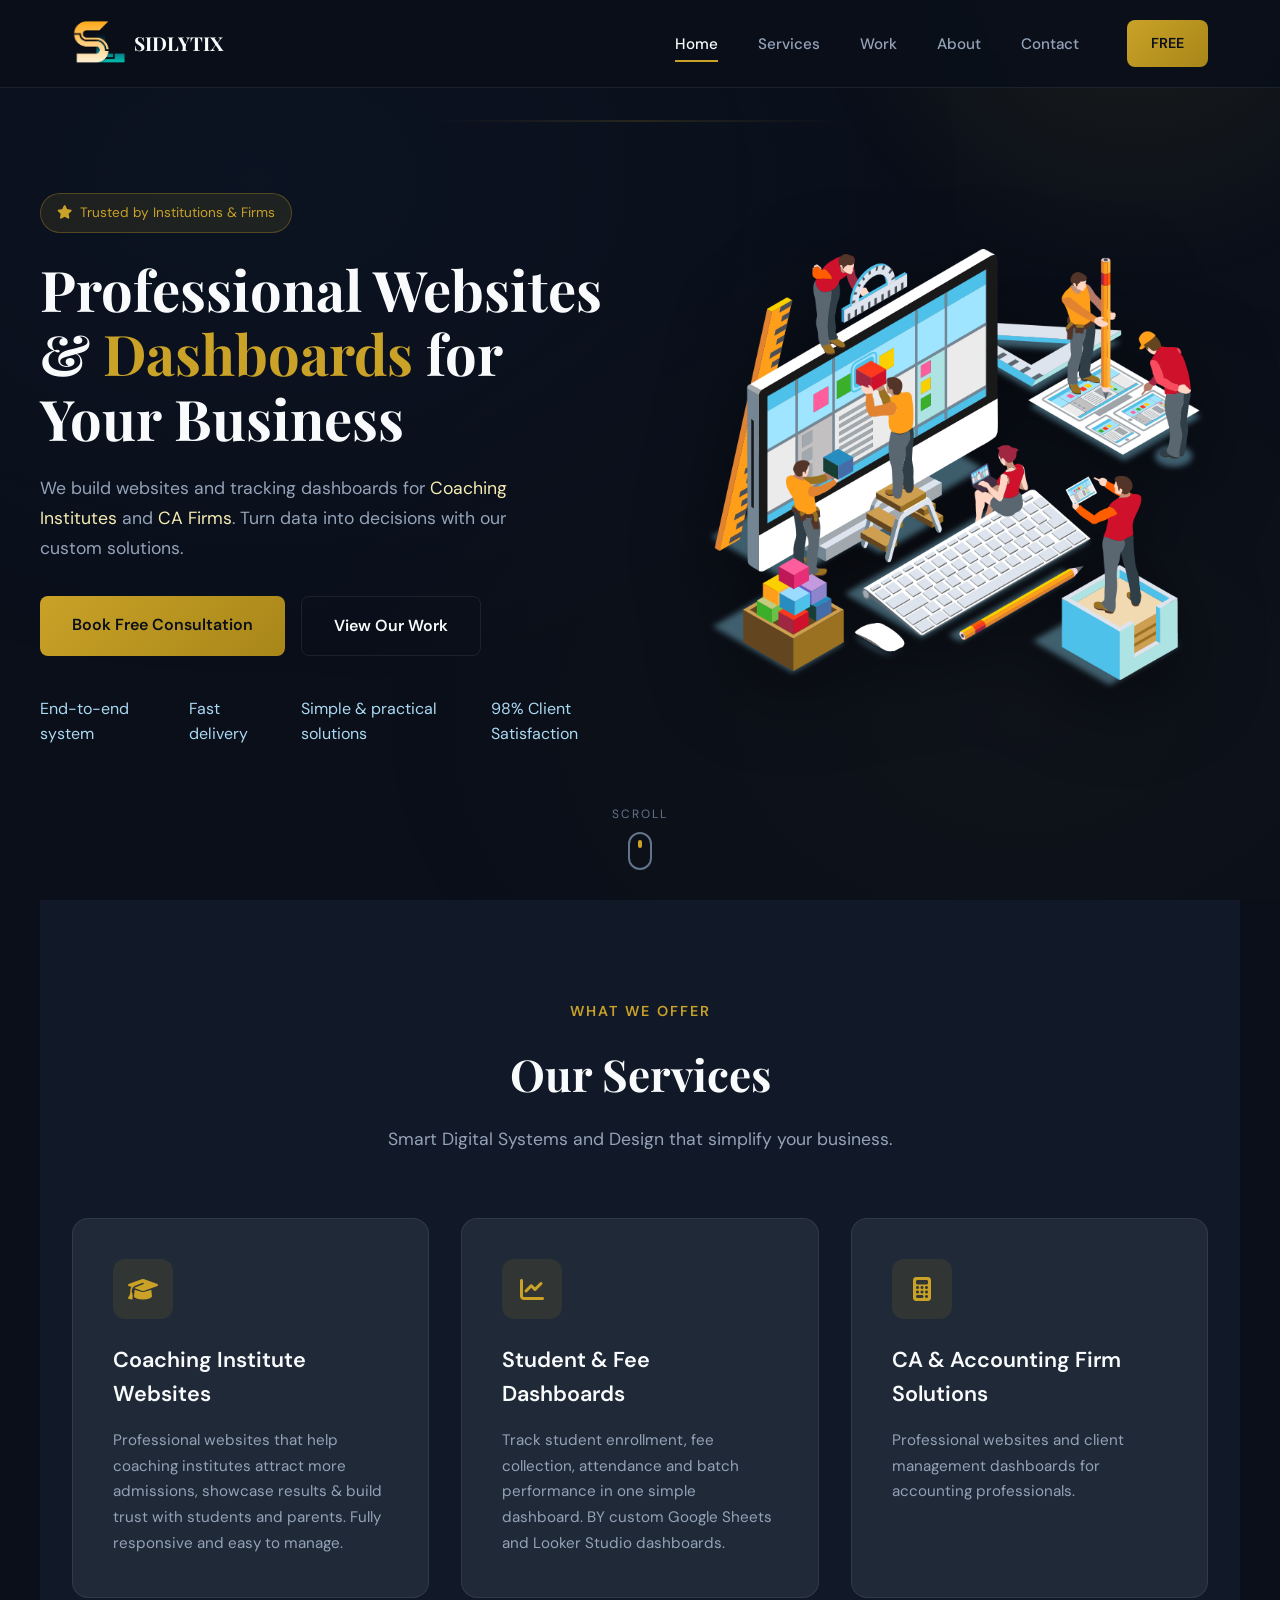
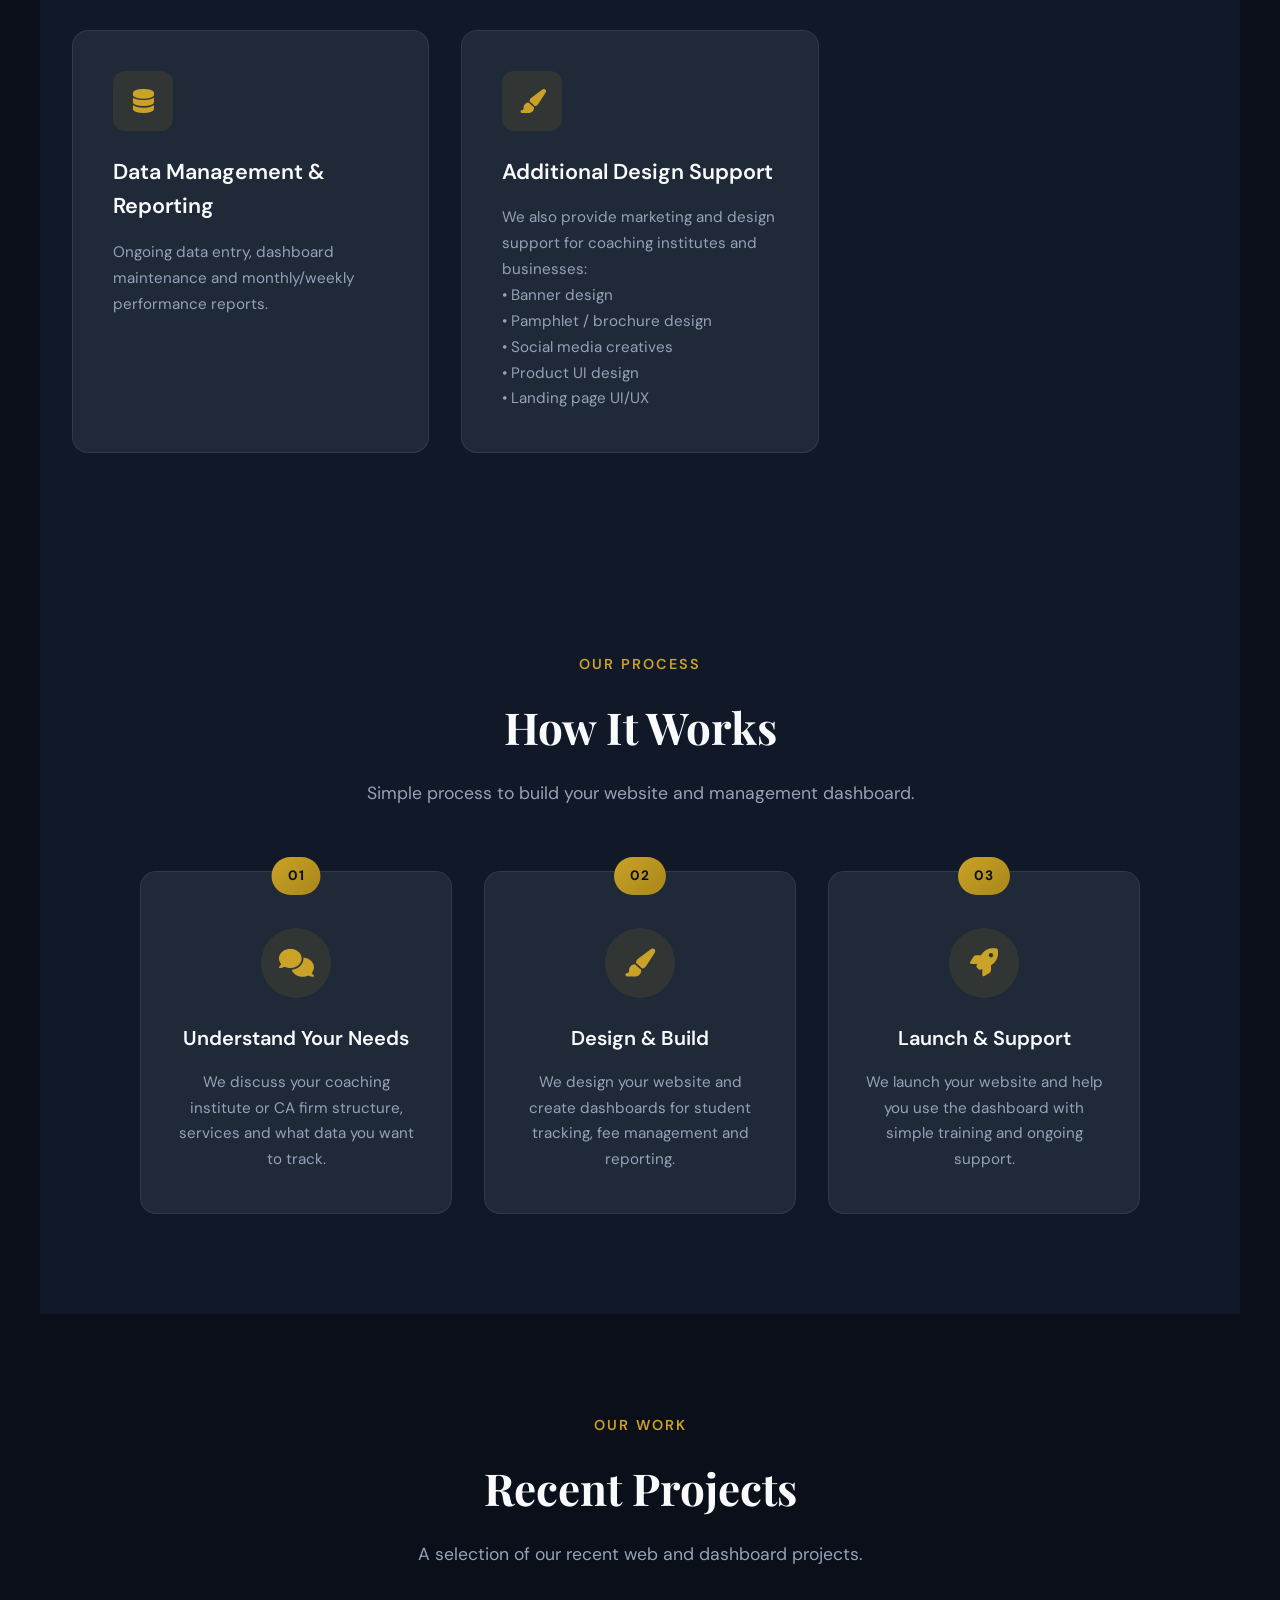
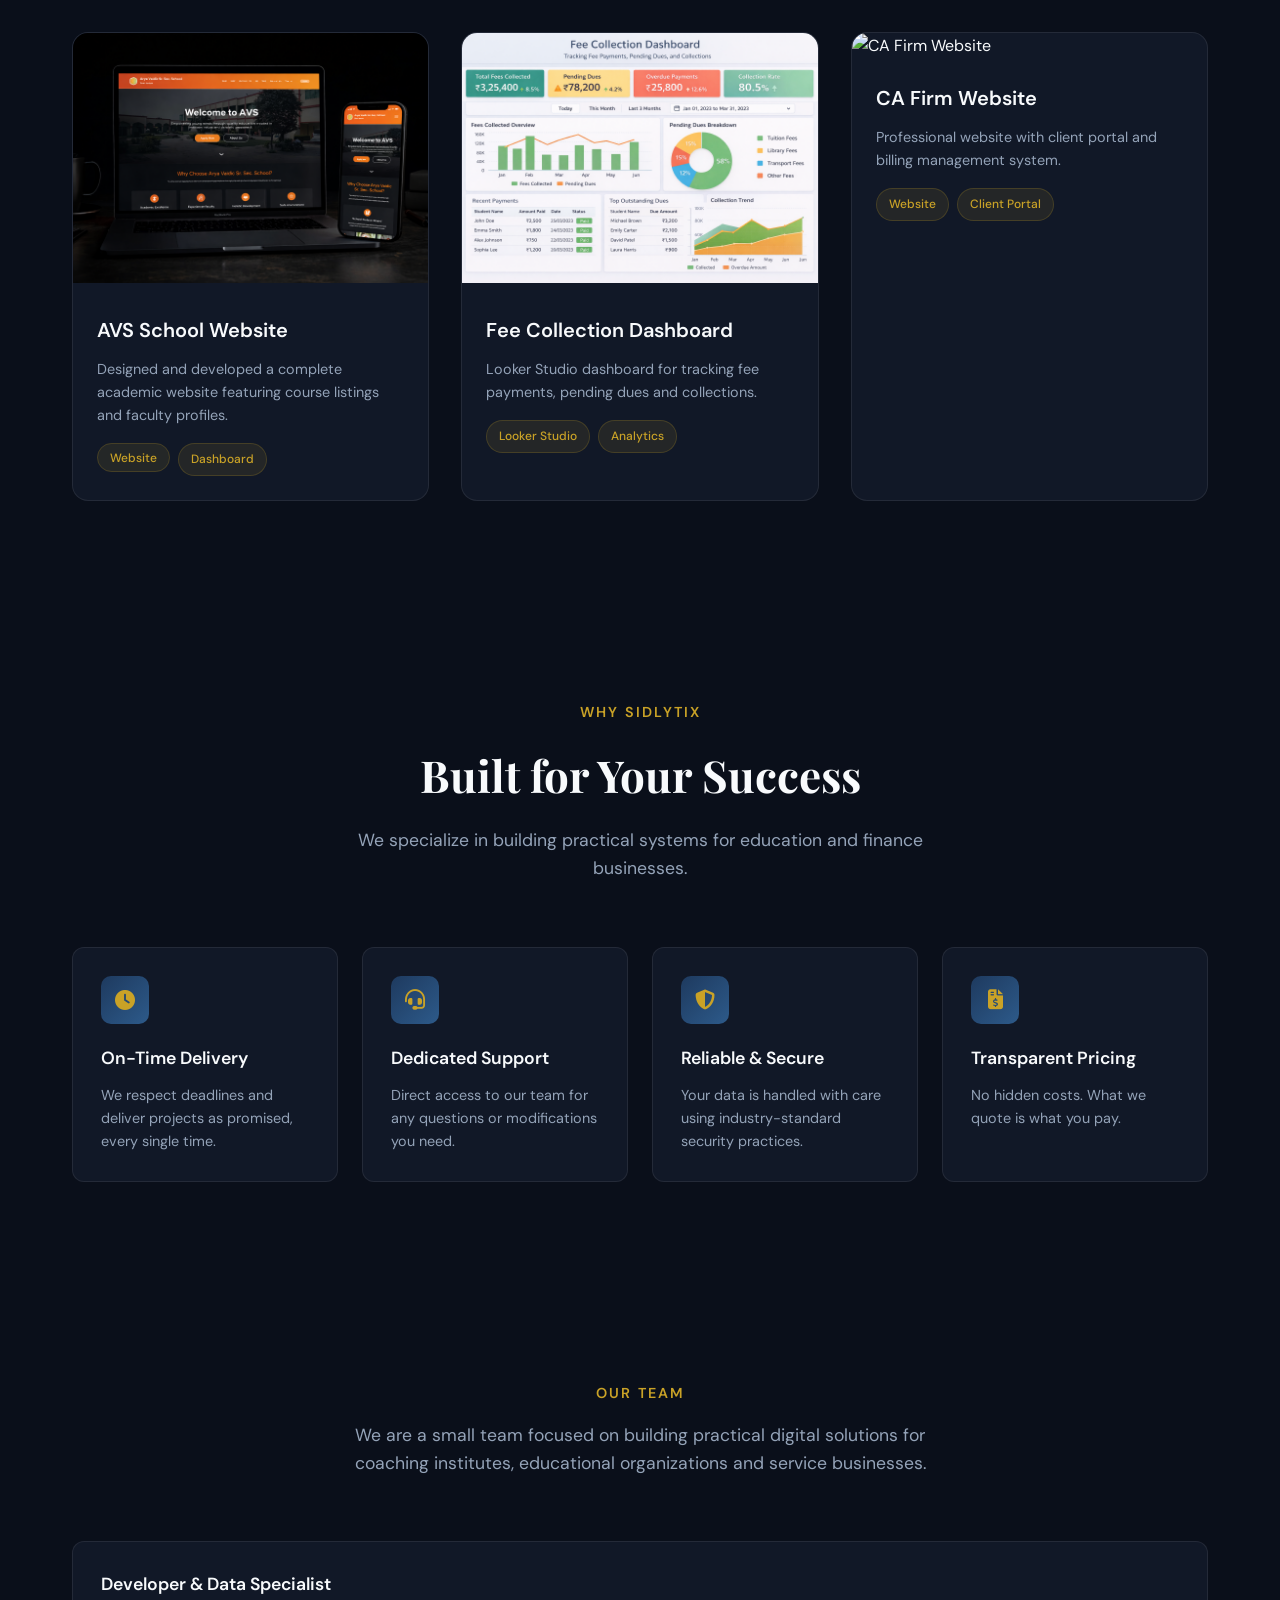
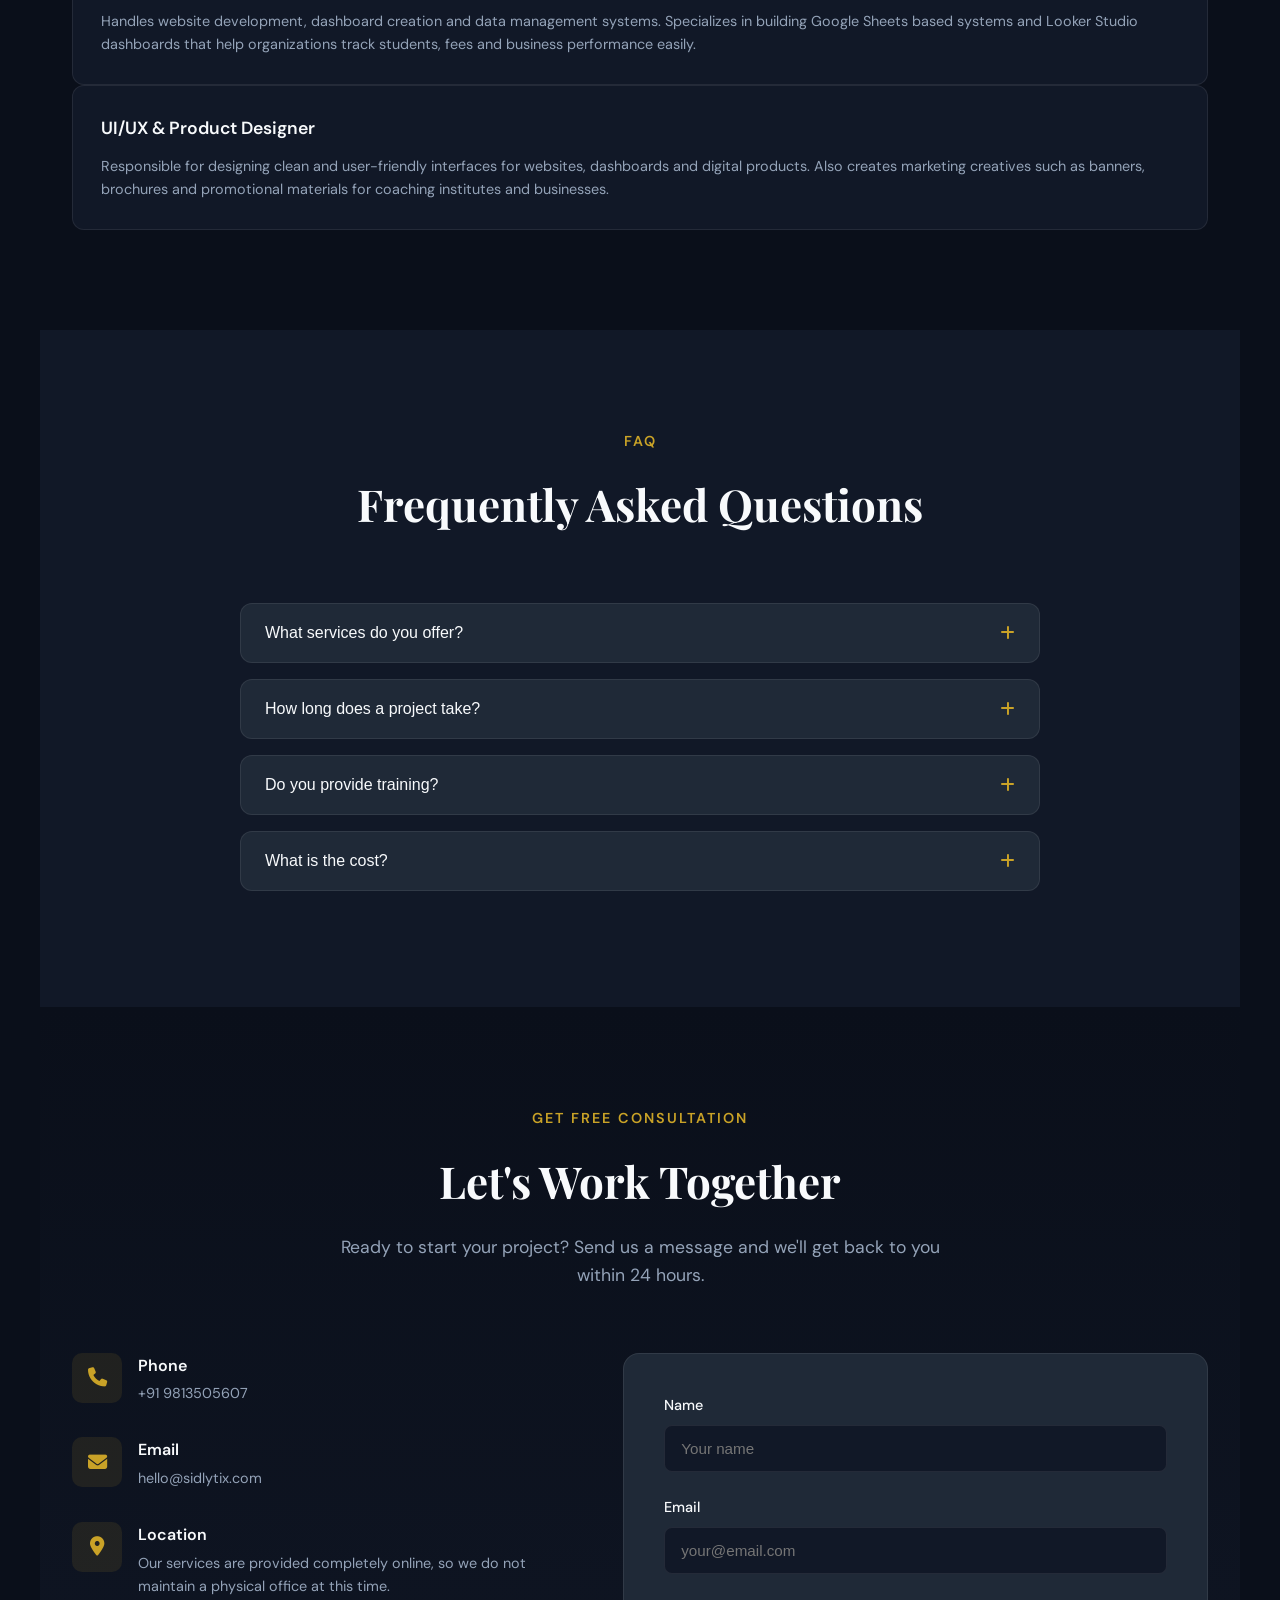
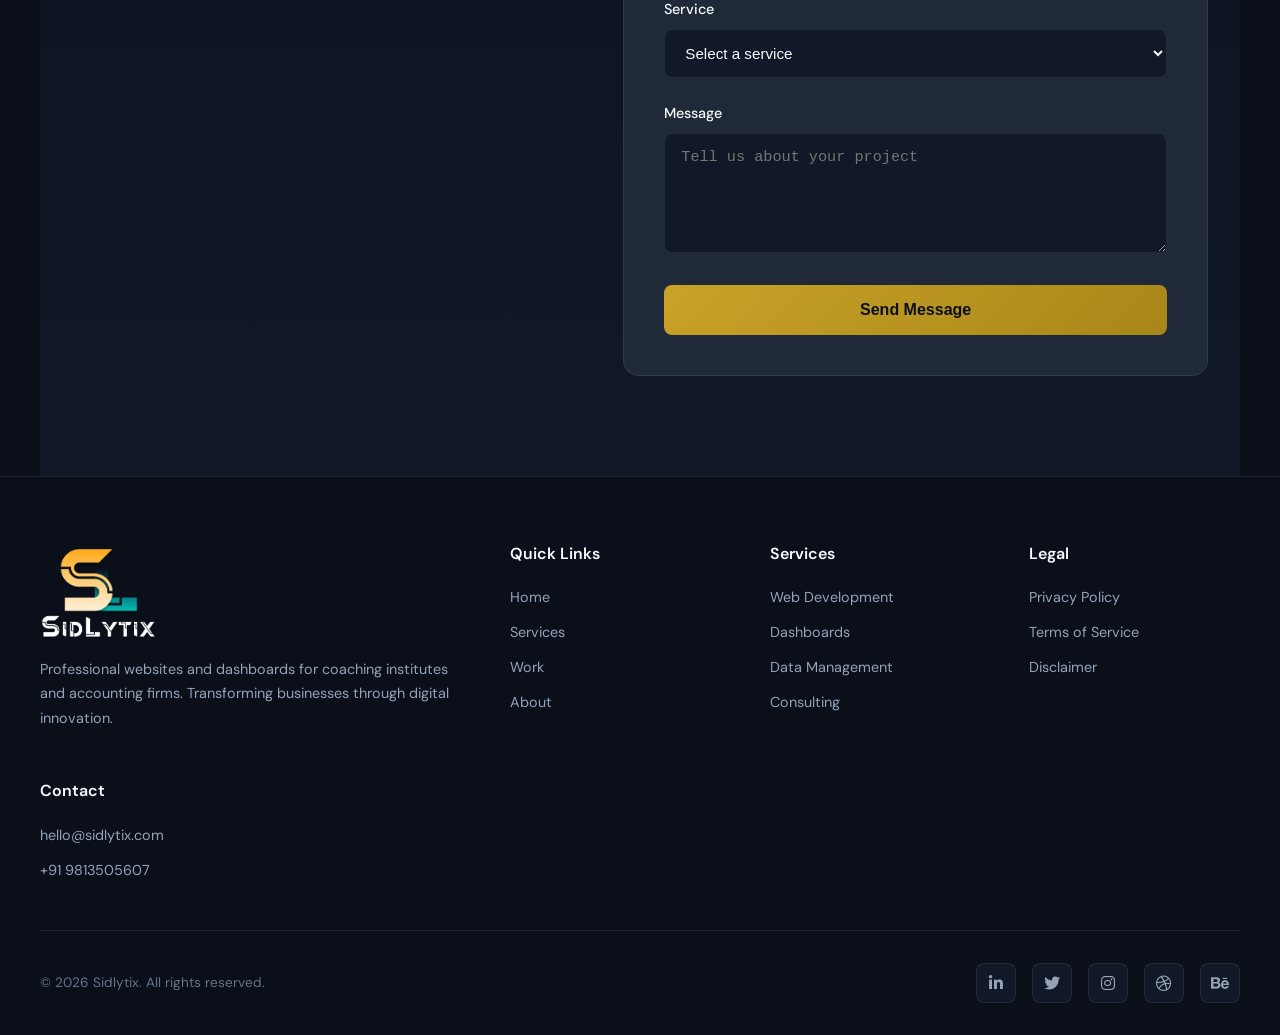
==== commit 9cc70659: "Update index.html" ====
--- a/index.html
+++ b/index.html
@@ -35,7 +35,7 @@
   <meta name="theme-color" content="#1e3a5f" />
 
   <!-- Favicon -->
-  <link rel="icon" type="image/png" href="/favicon.png" />
+  <link rel="icon" type="image/png" href="favicon.png" />
 
   <!-- Structured Data (SEO boost) -->
   <script type="application/ld+json">
@@ -595,7 +595,7 @@
             </div>
             <div class="contact-details">
               <h4>Phone</h4>
-              <p>+91 8307626838</p>
+              <p>+91 9813505607</p>
             </div>
           </div>
 
@@ -728,7 +728,7 @@
             <h4 class="footer-title">Contact</h4>
             <div class="footer-links">
               <a href="mailto:hello@sidlytix.com">hello@sidlytix.com</a>
-              <a href="tel:+918307626838">+91 8307626838</a>
+              <a href="tel:+919813505607">+91 9813505607</a>
               <!-- <a href="tel:+"></a> -->
             </div>
           </div>
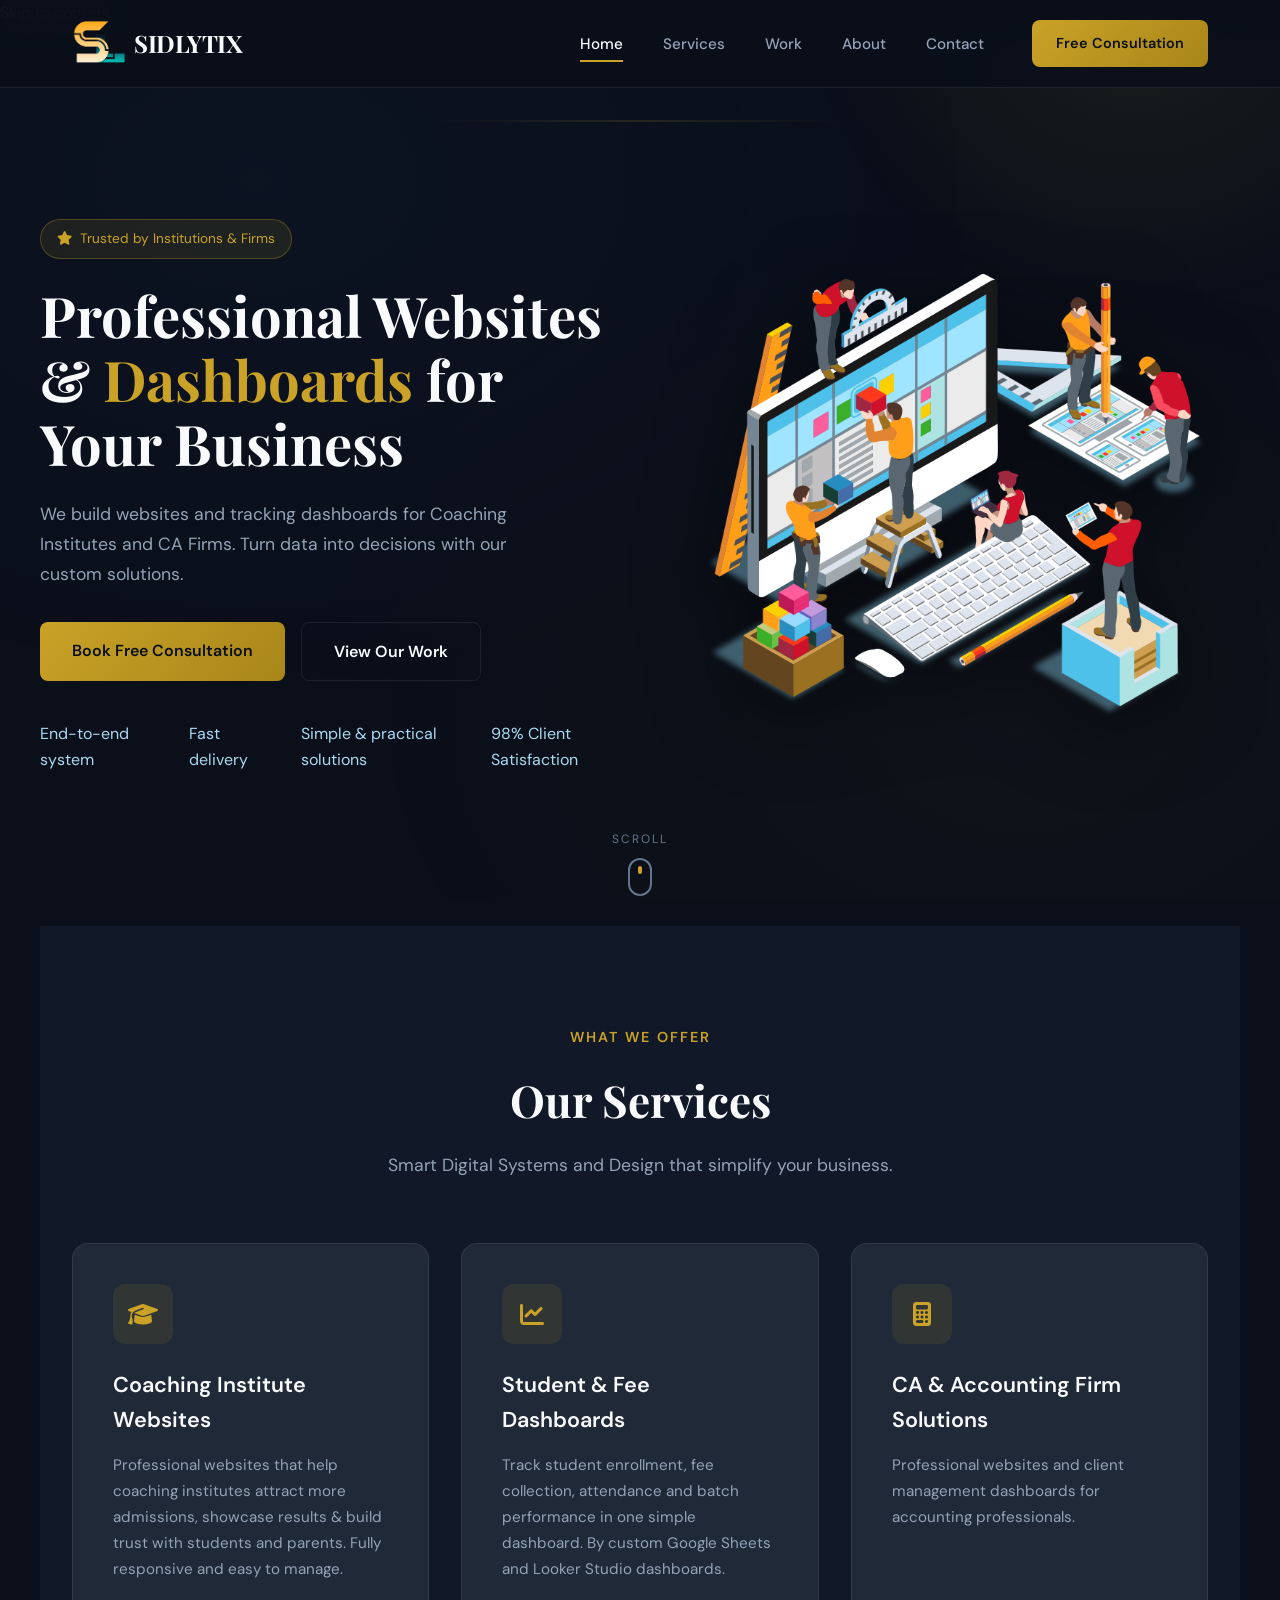
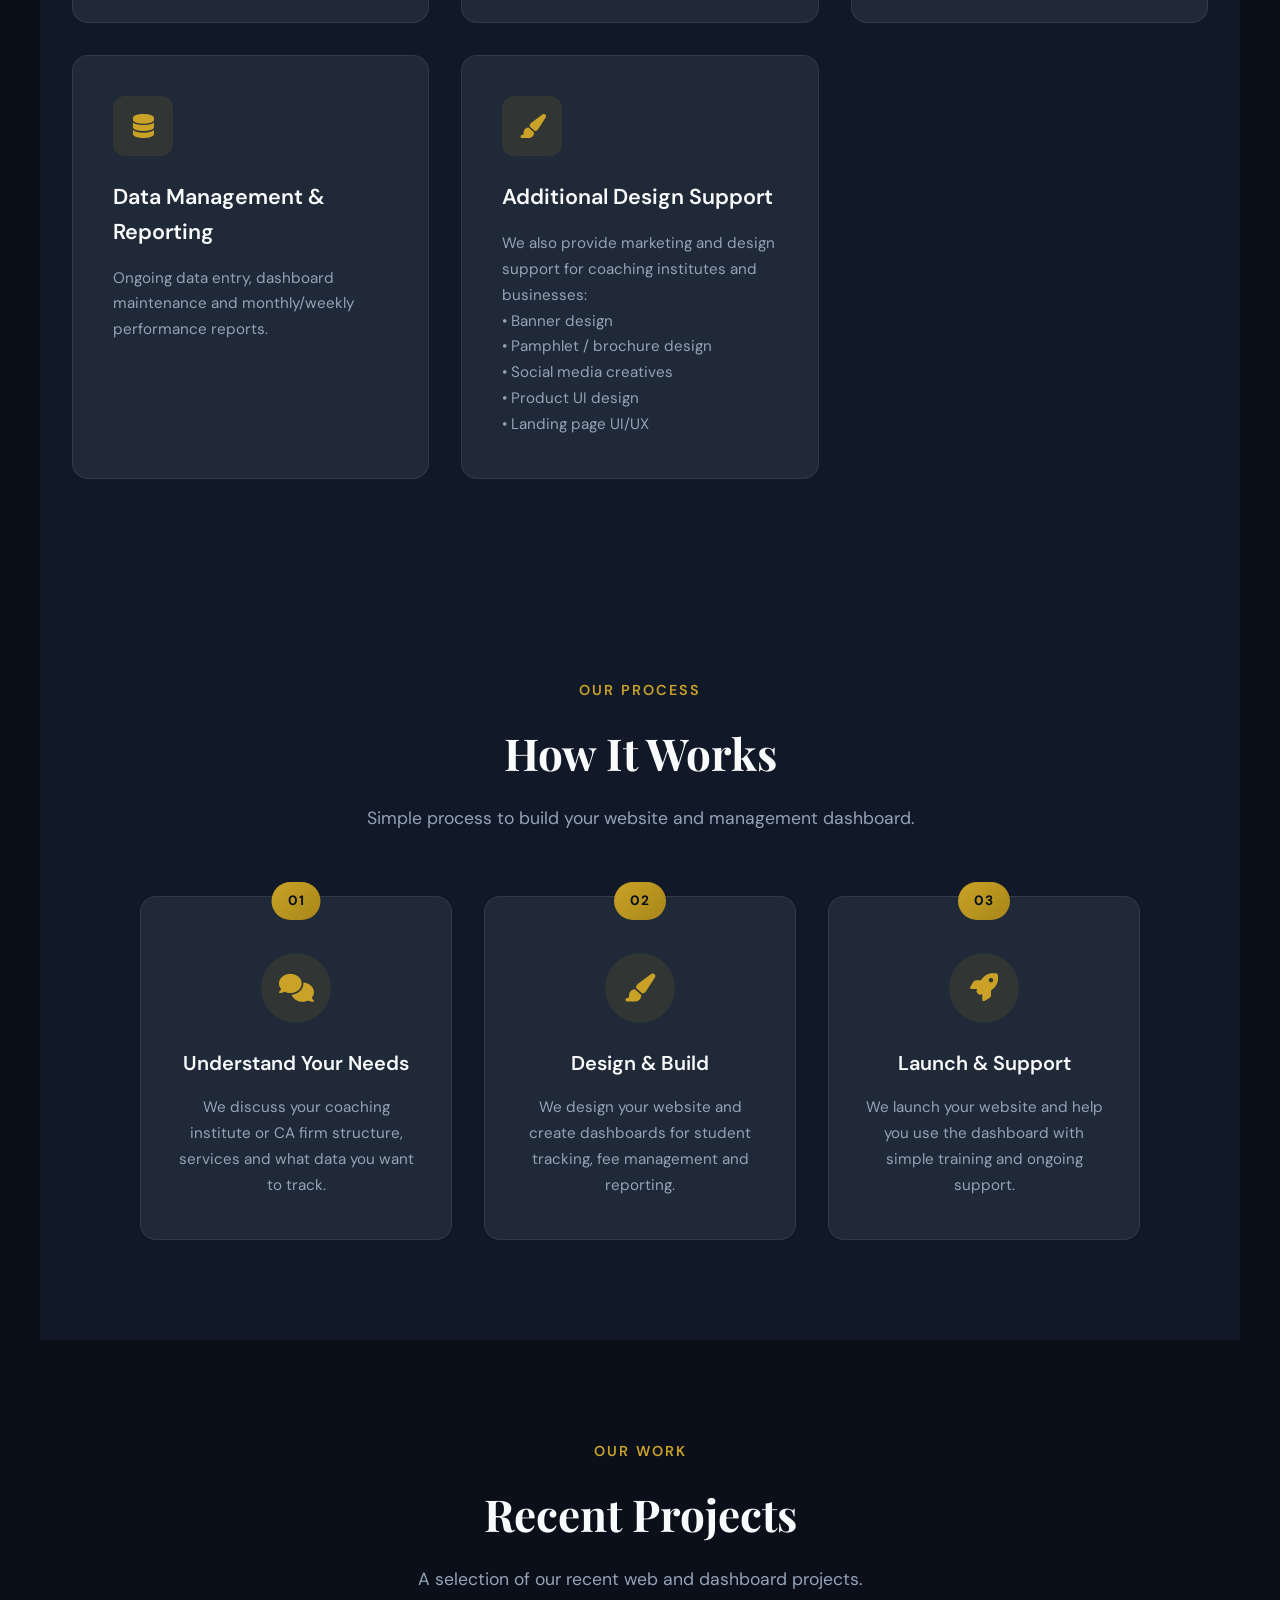
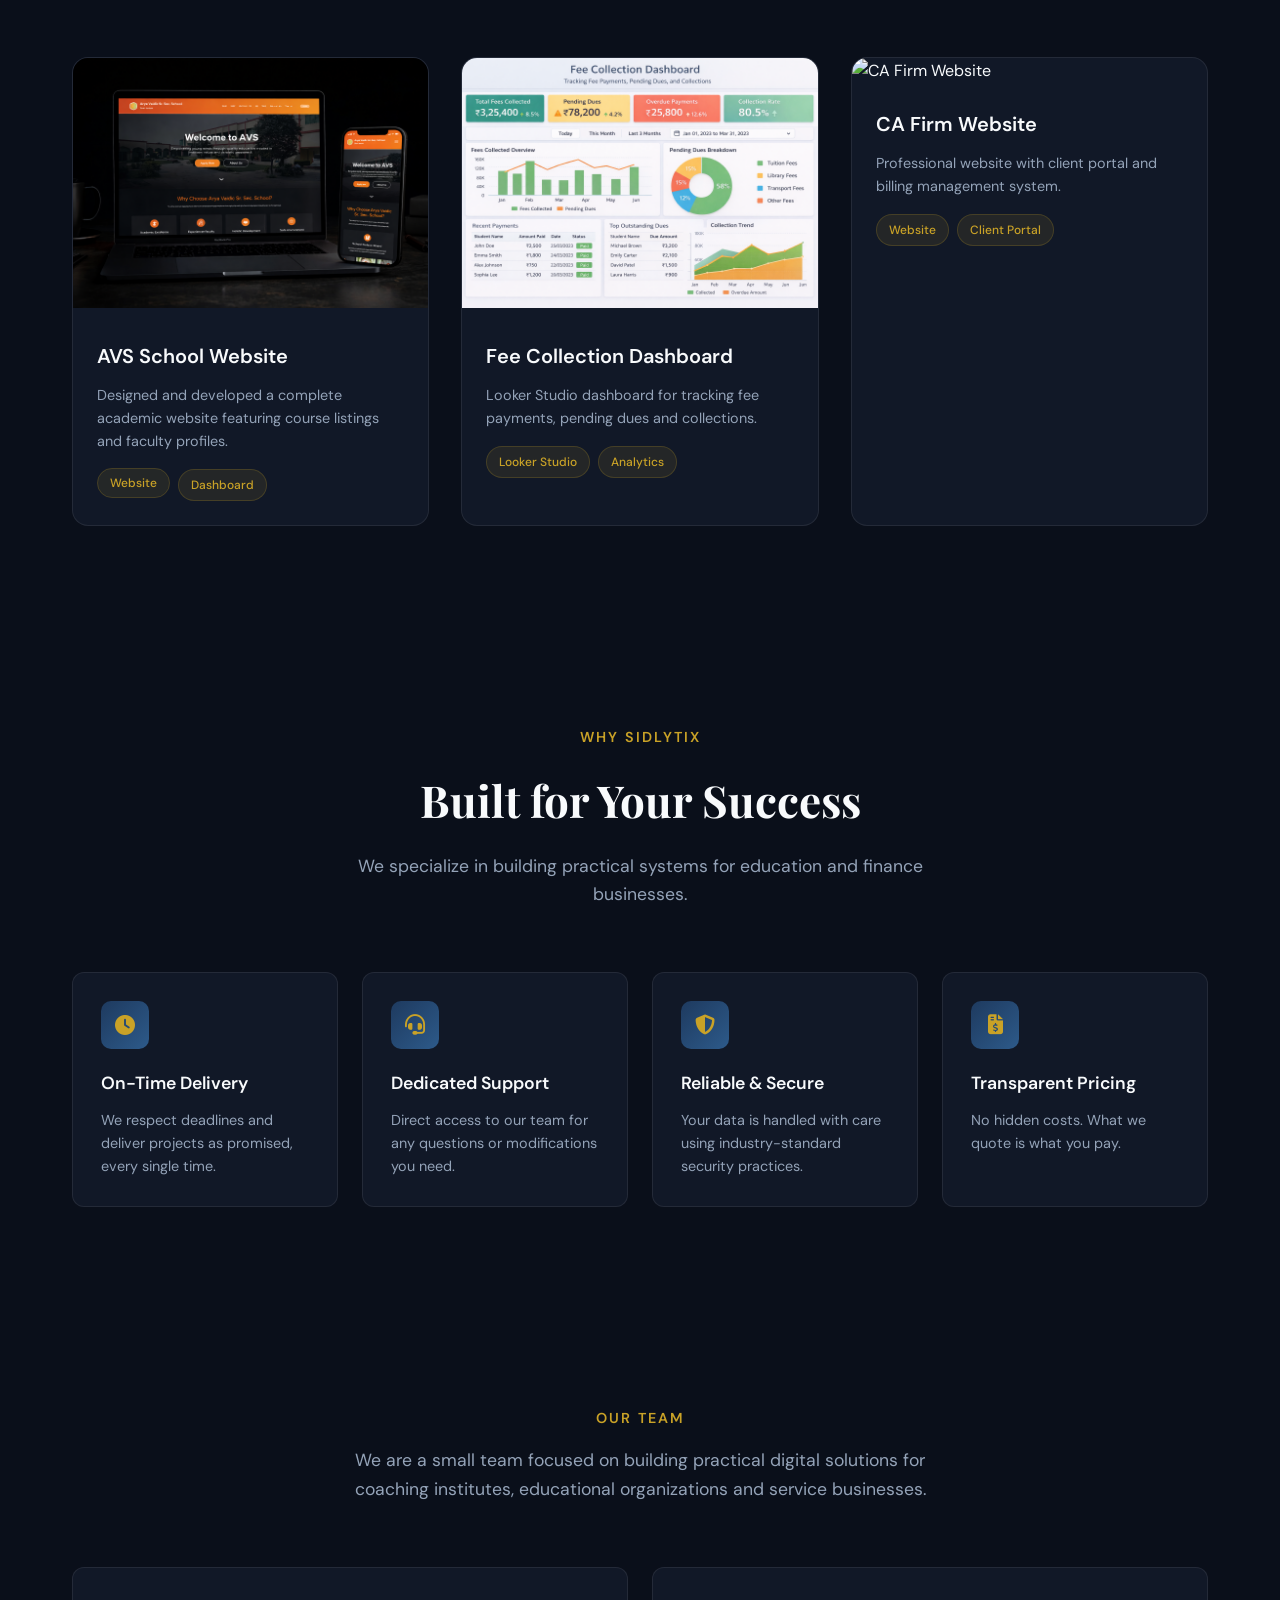
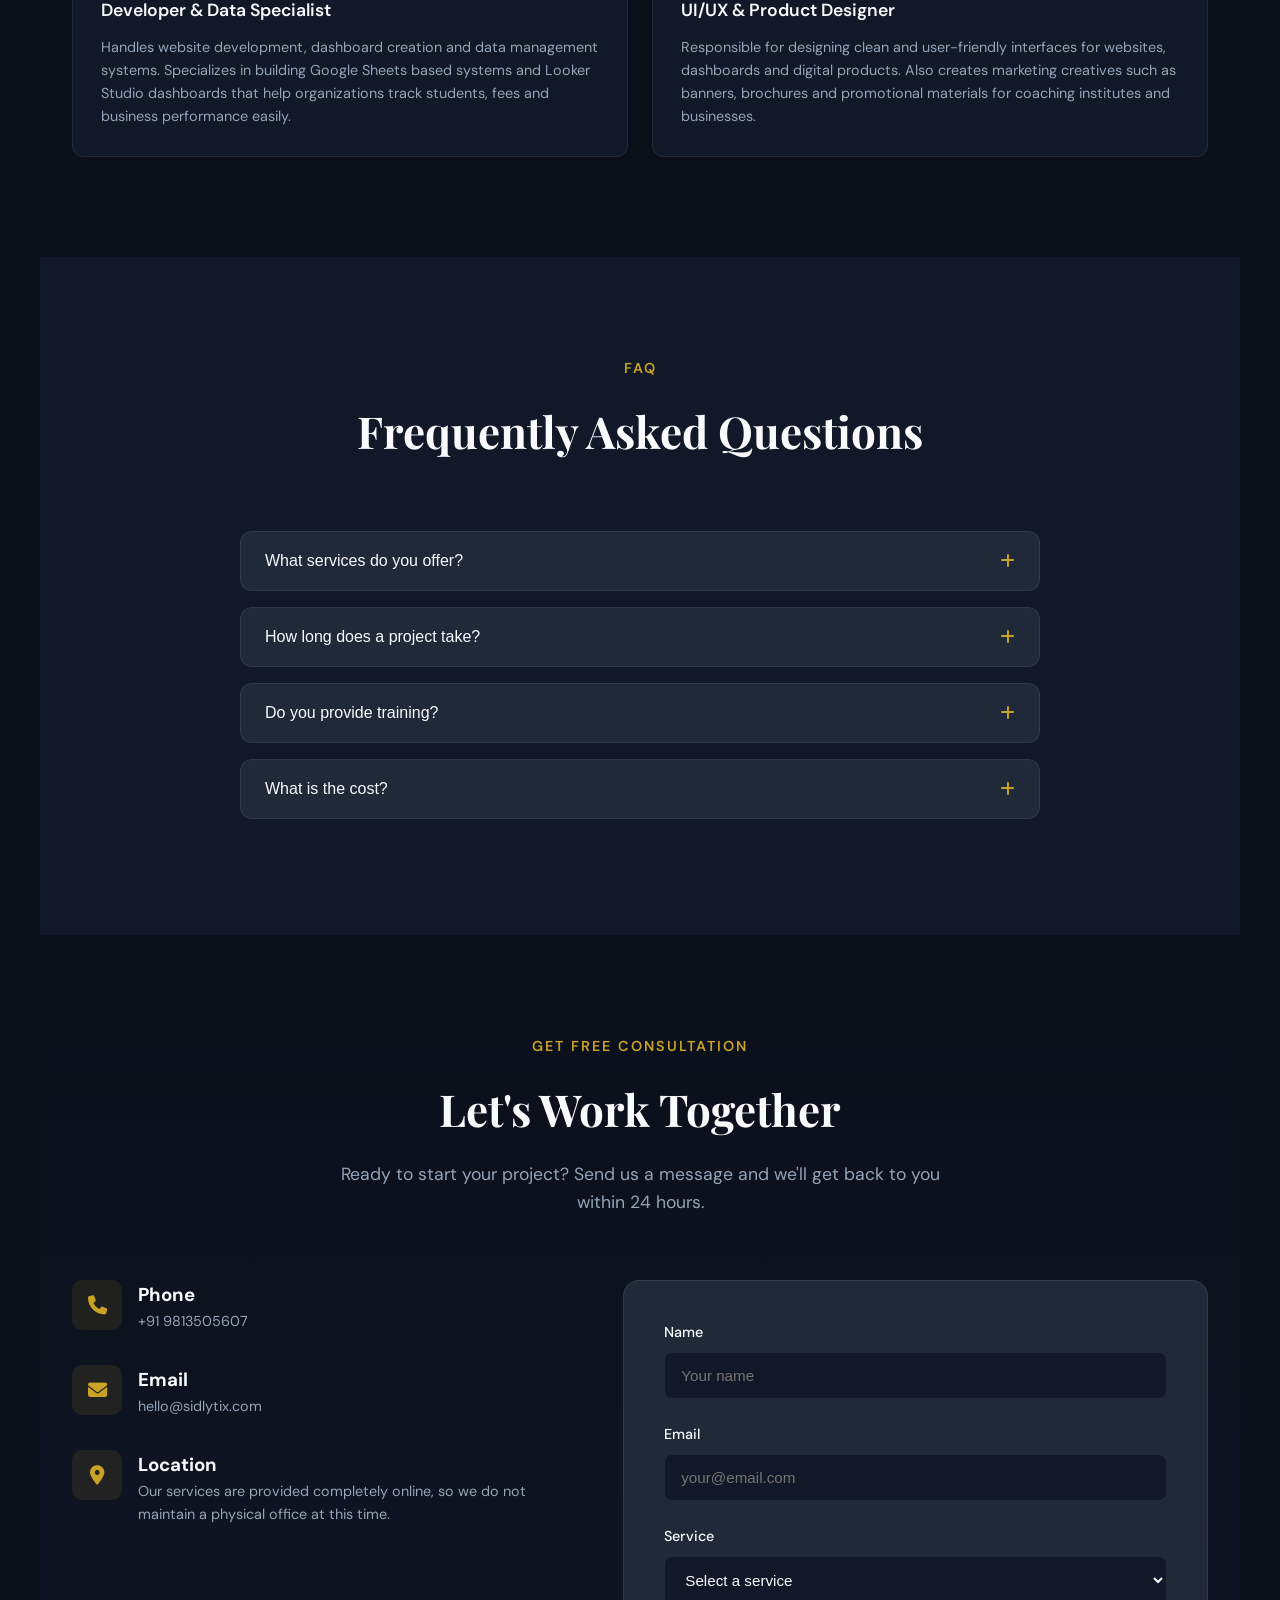
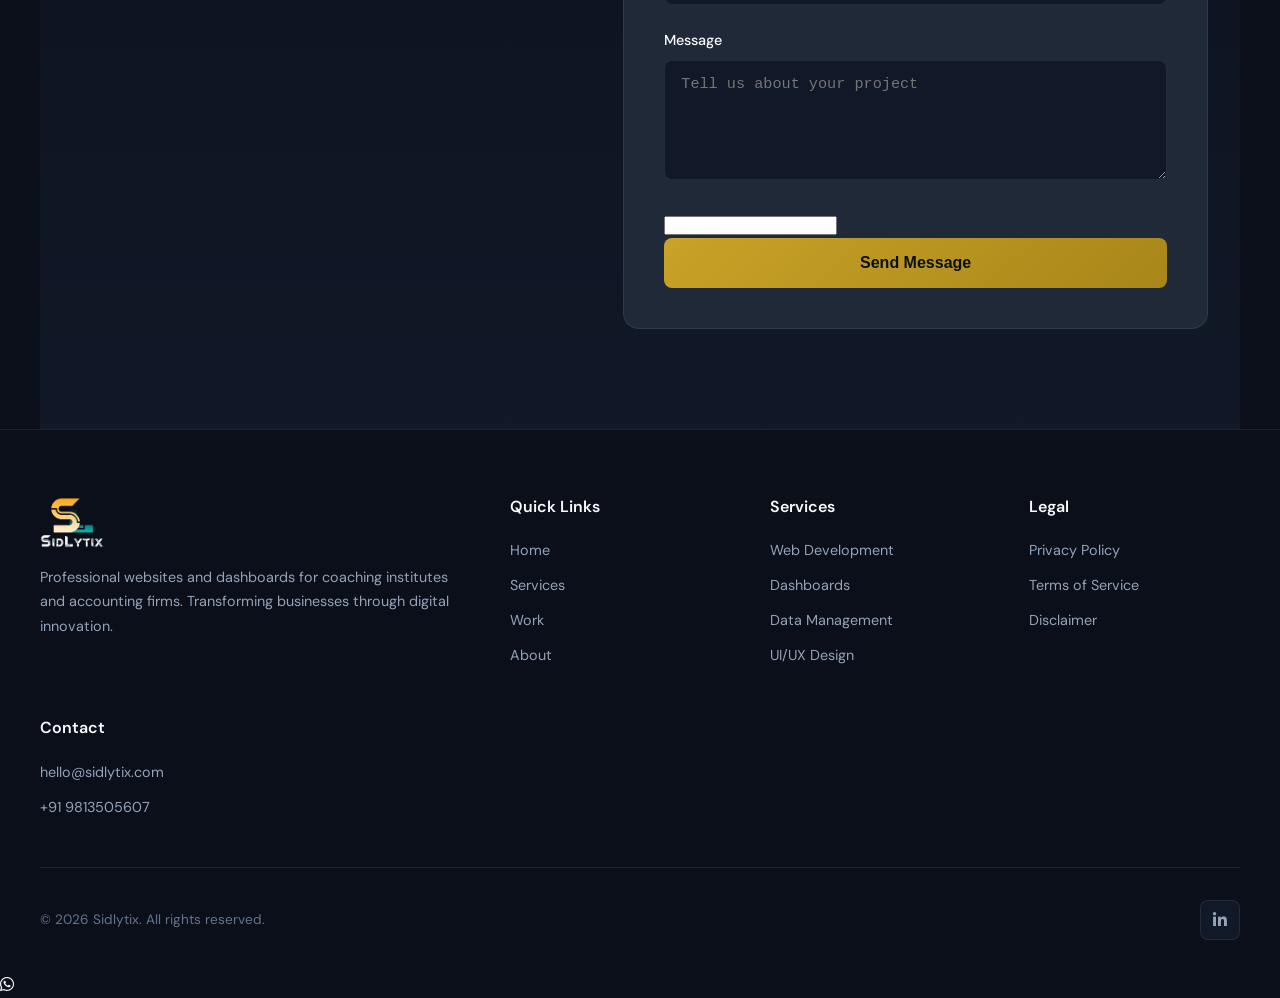
==== commit 28912ca4: "Update index.html" ====
--- a/index.html
+++ b/index.html
@@ -1,61 +1,88 @@
 <!doctype html>
 <html lang="en">
   <head>
-  <!-- Basic -->
-  <meta charset="UTF-8" />
-  <meta name="viewport" content="width=device-width, initial-scale=1.0" />
-  <meta http-equiv="content-language" content="en" />
-
-  <!-- Title -->
-  <title>Coaching Institute Website & Dashboard Developer in India | Sidlytix</title>
-
-  <!-- SEO Meta -->
-  <meta name="description" content="We build high-converting websites and student management dashboards for coaching institutes and CA firms. Automate operations with Google Sheets & Looker Studio." />
-  <meta name="keywords" content="coaching institute website developer, student management dashboard, CA firm website developer, Google Sheets dashboard, Looker Studio dashboard, MIS dashboard developer" />
-  <meta name="author" content="Sidlytix" />
-  <meta name="robots" content="index, follow" />
-
-  <!-- Canonical -->
-  <link rel="canonical" href="https://sidlytix.com" />
-
-  <!-- Open Graph (for LinkedIn, WhatsApp, Facebook) -->
-  <meta property="og:title" content="Websites & Dashboards for Coaching Institutes | Sidlytix" />
-  <meta property="og:description" content="Websites and student tracking dashboards for coaching institutes, schools and CA firms." />
-  <meta property="og:type" content="website" />
-  <meta property="og:url" content="https://sidlytix.com" />
-  <meta property="og:image" content="https://sidlytix.com/frameBlack_01.png" />
-
-  <!-- Twitter -->
-  <meta name="twitter:card" content="summary_large_image" />
-  <meta name="twitter:title" content="Websites & Dashboards for Coaching Institutes | Sidlytix" />
-  <meta name="twitter:description" content="Websites and dashboards for coaching institutes, schools and CA firms." />
-  <meta name="twitter:image" content="https://sidlytix.com/frameBlack_01.png" />
-
-  <!-- Theme -->
-  <meta name="theme-color" content="#1e3a5f" />
-
-  <!-- Favicon -->
-  <link rel="icon" type="image/png" href="favicon.png" />
-
-  <!-- Structured Data (SEO boost) -->
-  <script type="application/ld+json">
-  {
-    "@context": "https://schema.org",
-    "@type": "Organization",
-    "name": "Sidlytix",
-    "url": "https://sidlytix.com",
-    "logo": "https://sidlytix.com/s-logo-01.png",
-    "sameAs": [
-      "https://www.linkedin.com/company/sidlytix"
-    ]
-  }
-  </script>
-
-    <!-- Preconnect -->
+    <meta charset="UTF-8" />
+    <meta name="viewport" content="width=device-width, initial-scale=1.0" />
+    <meta http-equiv="content-language" content="en" />
+    <script>document.documentElement.classList.add("js");</script>
+
+    <title>Coaching Institute Website &amp; Dashboard Developer in India | Sidlytix</title>
+
+    <meta name="description" content="We build high-converting websites and student management dashboards for coaching institutes and CA firms. Automate operations with Google Sheets &amp; Looker Studio." />
+    <meta name="keywords" content="coaching institute website developer, student management dashboard, CA firm website developer, Google Sheets dashboard, Looker Studio dashboard, MIS dashboard developer" />
+    <meta name="author" content="Sidlytix" />
+    <meta name="robots" content="index, follow" />
+    <link rel="canonical" href="https://sidlytix.com" />
+
+    <meta property="og:title" content="Websites &amp; Dashboards for Coaching Institutes | Sidlytix" />
+    <meta property="og:description" content="Websites and student tracking dashboards for coaching institutes, schools and CA firms." />
+    <meta property="og:type" content="website" />
+    <meta property="og:url" content="https://sidlytix.com" />
+    <meta property="og:image" content="https://sidlytix.com/frameBlack_01.png" />
+
+    <meta name="twitter:card" content="summary_large_image" />
+    <meta name="twitter:title" content="Websites &amp; Dashboards for Coaching Institutes | Sidlytix" />
+    <meta name="twitter:description" content="Websites and dashboards for coaching institutes, schools and CA firms." />
+    <meta name="twitter:image" content="https://sidlytix.com/frameBlack_01.png" />
+
+    <meta name="theme-color" content="#1e3a5f" />
+    <link rel="icon" type="image/png" href="favicon.png" />
+
+    <script type="application/ld+json">
+      {
+        "@context": "https://schema.org",
+        "@type": "Organization",
+        "name": "Sidlytix",
+        "url": "https://sidlytix.com",
+        "logo": "https://sidlytix.com/s-logo-01.png",
+        "email": "hello@sidlytix.com",
+        "telephone": "+919813505607",
+        "sameAs": ["https://www.linkedin.com/company/sidlytix"]
+      }
+    </script>
+    <script type="application/ld+json">
+      {
+        "@context": "https://schema.org",
+        "@type": "FAQPage",
+        "mainEntity": [
+          {
+            "@type": "Question",
+            "name": "What services do you offer?",
+            "acceptedAnswer": {
+              "@type": "Answer",
+              "text": "We offer professional website development and custom dashboards using Google Sheets and Looker Studio for coaching institutes and CA firms. UI/UX design for websites, dashboards and digital products. Also includes marketing creatives like banners, pamphlets and promotional designs."
+            }
+          },
+          {
+            "@type": "Question",
+            "name": "How long does a project take?",
+            "acceptedAnswer": {
+              "@type": "Answer",
+              "text": "Most websites take 2-3 weeks. Dashboard projects typically take 1-2 weeks. We'll provide a timeline during consultation."
+            }
+          },
+          {
+            "@type": "Question",
+            "name": "Do you provide training?",
+            "acceptedAnswer": {
+              "@type": "Answer",
+              "text": "Yes, we provide complete training to help your team manage the website and dashboards independently."
+            }
+          },
+          {
+            "@type": "Question",
+            "name": "What is the cost?",
+            "acceptedAnswer": {
+              "@type": "Answer",
+              "text": "Costs vary based on requirements. We offer competitive pricing with transparent quotes. Contact us for a free consultation."
+            }
+          }
+        ]
+      }
+    </script>
+
     <link rel="preconnect" href="https://fonts.googleapis.com" />
     <link rel="preconnect" href="https://fonts.gstatic.com" crossorigin />
-
-    <!-- Fonts -->
     <link
       href="https://fonts.googleapis.com/css2?family=DM+Sans:wght@400;500;600;700&family=Playfair+Display:wght@600;700&display=swap"
       rel="stylesheet"
@@ -64,22 +91,20 @@
       rel="stylesheet"
       href="https://cdnjs.cloudflare.com/ajax/libs/font-awesome/6.4.0/css/all.min.css"
     />
-
-    <!-- Stylesheet -->
     <link rel="stylesheet" href="style.css" />
   </head>
   <body>
+    <a href="#main" class="skip-link">Skip to content</a>
+
     <!-- ===== HEADER ===== -->
     <header class="header" id="header">
       <div class="header-container">
         <a href="#home" class="logo">
           <img src="s-logo-01.png" alt="Sidlytix Logo" />
-          <h2 style="font-family: Playfair Display; font-size: 1.2rem">
-            SIDLYTIX
-          </h2>
+          <span class="logo-text">SIDLYTIX</span>
         </a>
 
-        <nav class="nav-container">
+        <nav class="nav-container" aria-label="Main">
           <ul class="nav-menu">
             <li><a href="#home" class="nav-link active">Home</a></li>
             <li><a href="#services" class="nav-link">Services</a></li>
@@ -88,19 +113,26 @@
             <li><a href="#contact" class="nav-link">Contact</a></li>
           </ul>
 
-          <a href="#contact" class="header-cta">FREE</a>
-
-          <div class="hamburger" id="hamburger">
+          <a href="#contact" class="header-cta">Free Consultation</a>
+
+          <button
+            class="hamburger"
+            id="hamburger"
+            type="button"
+            aria-label="Open menu"
+            aria-expanded="false"
+            aria-controls="mobileNav"
+          >
             <span></span>
             <span></span>
             <span></span>
-          </div>
+          </button>
         </nav>
       </div>
     </header>
 
     <!-- Mobile Navigation -->
-    <nav class="mobile-nav" id="mobileNav">
+    <nav class="mobile-nav" id="mobileNav" aria-label="Mobile">
       <a href="#home" class="nav-link">Home</a>
       <a href="#services" class="nav-link">Services</a>
       <a href="#portfolio" class="nav-link">Work</a>
@@ -108,585 +140,553 @@
       <a href="#contact" class="nav-link">Contact</a>
     </nav>
 
-    <!-- ===== HERO SECTION ===== -->
-    <section class="hero" id="home">
-      <div class="hero-container">
-        <div class="hero-content">
-          <div class="hero-badge fade-in fade-in-delay-1">
-            <i class="fas fa-star"></i>
-            Trusted by Institutions & Firms
-          </div>
-
-          <h1 class="hero-title fade-in fade-in-delay-2">
-            Professional Websites & <span>Dashboards</span> for Your Business
-          </h1>
-
-          <p class="hero-description fade-in fade-in-delay-3">
-            We build websites and tracking dashboards for
-            <span style="color: #f6ebb2">Coaching Institutes</span> and
-            <span style="color: #f6ebb2">CA Firms</span>. Turn data into
-            decisions with our custom solutions.
+    <main id="main">
+      <!-- ===== HERO ===== -->
+      <section class="hero" id="home">
+        <div class="hero-container">
+          <div class="hero-content">
+            <div class="hero-badge fade-in fade-in-delay-1">
+              <i class="fas fa-star" aria-hidden="true"></i>
+              Trusted by Institutions &amp; Firms
+            </div>
+
+            <h1 class="hero-title fade-in fade-in-delay-2">
+              Professional Websites &amp; <span>Dashboards</span> for Your
+              Business
+            </h1>
+
+            <p class="hero-description fade-in fade-in-delay-3">
+              We build websites and tracking dashboards for
+              <span class="hl">Coaching Institutes</span> and
+              <span class="hl">CA Firms</span>. Turn data into decisions with
+              our custom solutions.
+            </p>
+
+            <div class="hero-buttons fade-in fade-in-delay-4">
+              <a href="#contact" class="btn-primary">Book Free Consultation</a>
+              <a href="#portfolio" class="btn-secondary">View Our Work</a>
+            </div>
+
+            <div class="hero-stats fade-in fade-in-delay-5">
+              <div class="stat-item">
+                <span class="stat-label">End-to-end system</span>
+              </div>
+              <div class="stat-item">
+                <span class="stat-label">Fast delivery</span>
+              </div>
+              <div class="stat-item">
+                <span class="stat-label">Simple &amp; practical solutions</span>
+              </div>
+              <div class="stat-item">
+                <span class="stat-label">98% Client Satisfaction</span>
+              </div>
+            </div>
+          </div>
+
+          <div class="hero-image fade-in fade-in-delay-3">
+            <img
+              src="hero02.png"
+              alt="Sidlytix Dashboard Preview"
+              class="hero-image-animated"
+              fetchpriority="high"
+              decoding="async"
+            />
+          </div>
+        </div>
+
+        <div class="scroll-indicator" aria-hidden="true">
+          <span>Scroll</span>
+          <div class="mouse"></div>
+        </div>
+      </section>
+
+      <!-- ===== SERVICES ===== -->
+      <section class="section services-section" id="services">
+        <div class="section-header">
+          <span class="section-subtitle">What We Offer</span>
+          <h2 class="section-title">Our Services</h2>
+          <p class="section-description">
+            Smart Digital Systems and Design that simplify your business.
           </p>
-
-          <div class="hero-buttons fade-in fade-in-delay-4">
-            <a href="#contact" class="btn-primary">Book Free Consultation</a>
-            <a href="#portfolio" class="btn-secondary">View Our Work</a>
-          </div>
-
-          <div class="hero-stats fade-in fade-in-delay-5">
-            <div class="stat-item">
-              <!-- <span class="stat-number" data-target="4">0</span> -->
-              <span class="stat-label">End-to-end system</span>
-            </div>
-            <div class="stat-item">
-              <!-- <span class="stat-number" data-target="98">0</span> -->
-              <span class="stat-label">Fast delivery</span>
-            </div>
-            <div class="stat-item">
-              <!-- <span class="stat-number" data-target="98">0</span> -->
-              <span class="stat-label">Simple & practical solutions</span>
-            </div>
-            <div class="stat-item">
-              <!-- <span class="stat-number" data-target="1">0</span> -->
-              <span class="stat-label">98% Client Satisfaction</span>
-            </div>
-          </div>
-        </div>
-
-        <div class="hero-image fade-in fade-in-delay-3">
-          <img
-            src="hero02.png"
-            alt="Sidlytix Dashboard Preview"
-            class="hero-image-animated"
-          />
-        </div>
-      </div>
-
-      <!-- Scroll Indicator -->
-      <div class="scroll-indicator">
-        <span>Scroll</span>
-        <div class="mouse"></div>
-      </div>
-    </section>
-
-    <!-- ===== SERVICES SECTION ===== -->
-    <section class="section services-section" id="services">
-      <div class="section-header">
-        <span class="section-subtitle">What We Offer</span>
-        <h2 class="section-title">Our Services</h2>
-        <p class="section-description">
-          Smart Digital Systems and Design that simplify your business.
-        </p>
-      </div>
-
-      <div class="services-grid">
-        <div class="service-card">
-          <div class="service-icon">
-            <i class="fas fa-graduation-cap"></i>
-          </div>
-          <h3 class="service-title">Coaching Institute Websites</h3>
-          <p class="service-description">
-            Professional websites that help coaching institutes attract more
-            admissions, showcase results & build trust with students and
-            parents. Fully responsive and easy to manage.
+        </div>
+
+        <div class="services-grid">
+          <div class="service-card">
+            <div class="service-icon">
+              <i class="fas fa-graduation-cap" aria-hidden="true"></i>
+            </div>
+            <h3 class="service-title">Coaching Institute Websites</h3>
+            <p class="service-description">
+              Professional websites that help coaching institutes attract more
+              admissions, showcase results &amp; build trust with students and
+              parents. Fully responsive and easy to manage.
+            </p>
+          </div>
+
+          <div class="service-card">
+            <div class="service-icon">
+              <i class="fas fa-chart-line" aria-hidden="true"></i>
+            </div>
+            <h3 class="service-title">Student &amp; Fee Dashboards</h3>
+            <p class="service-description">
+              Track student enrollment, fee collection, attendance and batch
+              performance in one simple dashboard. By custom Google Sheets and
+              Looker Studio dashboards.
+            </p>
+          </div>
+
+          <div class="service-card">
+            <div class="service-icon">
+              <i class="fas fa-calculator" aria-hidden="true"></i>
+            </div>
+            <h3 class="service-title">CA &amp; Accounting Firm Solutions</h3>
+            <p class="service-description">
+              Professional websites and client management dashboards for
+              accounting professionals.
+            </p>
+          </div>
+
+          <div class="service-card">
+            <div class="service-icon">
+              <i class="fas fa-database" aria-hidden="true"></i>
+            </div>
+            <h3 class="service-title">Data Management &amp; Reporting</h3>
+            <p class="service-description">
+              Ongoing data entry, dashboard maintenance and monthly/weekly
+              performance reports.
+            </p>
+          </div>
+
+          <div class="service-card">
+            <div class="service-icon">
+              <i class="fas fa-paint-brush" aria-hidden="true"></i>
+            </div>
+            <h3 class="service-title">Additional Design Support</h3>
+            <p class="service-description">
+              We also provide marketing and design support for coaching
+              institutes and businesses: <br />
+              • Banner design <br />
+              • Pamphlet / brochure design <br />
+              • Social media creatives <br />
+              • Product UI design <br />
+              • Landing page UI/UX
+            </p>
+          </div>
+        </div>
+      </section>
+
+      <!-- ===== HOW IT WORKS ===== -->
+      <section class="section how-it-works-section" id="how-it-works">
+        <div class="section-header">
+          <span class="section-subtitle">Our Process</span>
+          <h2 class="section-title">How It Works</h2>
+          <p class="section-description">
+            Simple process to build your website and management dashboard.
           </p>
         </div>
 
-        <div class="service-card">
-          <div class="service-icon">
-            <i class="fas fa-chart-line"></i>
-          </div>
-          <h3 class="service-title">Student & Fee Dashboards</h3>
-          <p class="service-description">
-            Track student enrollment, fee collection, attendance and batch
-            performance in one simple dashboard. BY custom Google Sheets and
-            Looker Studio dashboards.
+        <div class="steps-grid">
+          <div class="step-card">
+            <div class="step-number">01</div>
+            <div class="step-icon">
+              <i class="fas fa-comments" aria-hidden="true"></i>
+            </div>
+            <h3 class="step-title">Understand Your Needs</h3>
+            <p class="step-description">
+              We discuss your coaching institute or CA firm structure, services
+              and what data you want to track.
+            </p>
+          </div>
+
+          <div class="step-card">
+            <div class="step-number">02</div>
+            <div class="step-icon">
+              <i class="fas fa-paint-brush" aria-hidden="true"></i>
+            </div>
+            <h3 class="step-title">Design &amp; Build</h3>
+            <p class="step-description">
+              We design your website and create dashboards for student tracking,
+              fee management and reporting.
+            </p>
+          </div>
+
+          <div class="step-card">
+            <div class="step-number">03</div>
+            <div class="step-icon">
+              <i class="fas fa-rocket" aria-hidden="true"></i>
+            </div>
+            <h3 class="step-title">Launch &amp; Support</h3>
+            <p class="step-description">
+              We launch your website and help you use the dashboard with simple
+              training and ongoing support.
+            </p>
+          </div>
+        </div>
+      </section>
+
+      <!-- ===== PORTFOLIO ===== -->
+      <section class="section portfolio-section" id="portfolio">
+        <div class="section-header">
+          <span class="section-subtitle">Our Work</span>
+          <h2 class="section-title">Recent Projects</h2>
+          <p class="section-description">
+            A selection of our recent web and dashboard projects.
           </p>
         </div>
 
-        <div class="service-card">
-          <div class="service-icon">
-            <i class="fas fa-calculator"></i>
-          </div>
-          <h3 class="service-title">CA & Accounting Firm Solutions</h3>
-          <p class="service-description">
-            Professional websites and client management dashboards for
-            accounting professionals.
+        <div class="portfolio-grid">
+          <div class="portfolio-card">
+            <img
+              src="avspro.png"
+              alt="Coaching Institute Website"
+              class="portfolio-image"
+              loading="lazy"
+              decoding="async"
+            />
+            <div class="portfolio-content">
+              <h3 class="portfolio-title">AVS School Website</h3>
+              <p class="portfolio-description">
+                Designed and developed a complete academic website featuring
+                course listings and faculty profiles.
+              </p>
+              <div class="portfolio-tags">
+                <a
+                  href="https://www.aryavaidicsrsecschool.in/"
+                  target="_blank"
+                  rel="noopener noreferrer"
+                  aria-label="Website (opens AVS School website in a new tab)"
+                >
+                  <span class="portfolio-tag">Website</span>
+                </a>
+                <span class="portfolio-tag">Dashboard</span>
+              </div>
+            </div>
+          </div>
+
+          <div class="portfolio-card">
+            <img
+              src="dashpro.png"
+              alt="Fee Management Dashboard"
+              class="portfolio-image"
+              loading="lazy"
+              decoding="async"
+            />
+            <div class="portfolio-content">
+              <h3 class="portfolio-title">Fee Collection Dashboard</h3>
+              <p class="portfolio-description">
+                Looker Studio dashboard for tracking fee payments, pending dues
+                and collections.
+              </p>
+              <div class="portfolio-tags">
+                <span class="portfolio-tag">Looker Studio</span>
+                <span class="portfolio-tag">Analytics</span>
+              </div>
+            </div>
+          </div>
+
+          <div class="portfolio-card">
+            <img
+              src="https://images.unsplash.com/photo-1454165804606-c3d57bc86b40?w=600&amp;h=400&amp;fit=crop"
+              alt="CA Firm Website"
+              class="portfolio-image"
+              loading="lazy"
+              decoding="async"
+            />
+            <div class="portfolio-content">
+              <h3 class="portfolio-title">CA Firm Website</h3>
+              <p class="portfolio-description">
+                Professional website with client portal and billing management
+                system.
+              </p>
+              <div class="portfolio-tags">
+                <span class="portfolio-tag">Website</span>
+                <span class="portfolio-tag">Client Portal</span>
+              </div>
+            </div>
+          </div>
+        </div>
+      </section>
+
+      <!-- ===== WHY CHOOSE US ===== -->
+      <section class="section" id="about">
+        <div class="section-header">
+          <span class="section-subtitle">Why Sidlytix</span>
+          <h2 class="section-title">Built for Your Success</h2>
+          <p class="section-description">
+            We specialize in building practical systems for education and
+            finance businesses.
           </p>
         </div>
 
-        <div class="service-card">
-          <div class="service-icon">
-            <i class="fas fa-database"></i>
-          </div>
-          <h3 class="service-title">Data Management & Reporting</h3>
-          <p class="service-description">
-            Ongoing data entry, dashboard maintenance and monthly/weekly
-            performance reports.
+        <div class="features-grid">
+          <div class="feature-card">
+            <div class="feature-icon">
+              <i class="fas fa-clock" aria-hidden="true"></i>
+            </div>
+            <h3 class="feature-title">On-Time Delivery</h3>
+            <p class="feature-description">
+              We respect deadlines and deliver projects as promised, every
+              single time.
+            </p>
+          </div>
+
+          <div class="feature-card">
+            <div class="feature-icon">
+              <i class="fas fa-headset" aria-hidden="true"></i>
+            </div>
+            <h3 class="feature-title">Dedicated Support</h3>
+            <p class="feature-description">
+              Direct access to our team for any questions or modifications you
+              need.
+            </p>
+          </div>
+
+          <div class="feature-card">
+            <div class="feature-icon">
+              <i class="fas fa-shield-alt" aria-hidden="true"></i>
+            </div>
+            <h3 class="feature-title">Reliable &amp; Secure</h3>
+            <p class="feature-description">
+              Your data is handled with care using industry-standard security
+              practices.
+            </p>
+          </div>
+
+          <div class="feature-card">
+            <div class="feature-icon">
+              <i class="fas fa-file-invoice-dollar" aria-hidden="true"></i>
+            </div>
+            <h3 class="feature-title">Transparent Pricing</h3>
+            <p class="feature-description">
+              No hidden costs. What we quote is what you pay.
+            </p>
+          </div>
+        </div>
+      </section>
+
+      <!-- ===== OUR TEAM ===== -->
+      <section class="section" id="team">
+        <div class="section-header">
+          <span class="section-subtitle">Our Team</span>
+          <h2 class="sr-only">Our Team</h2>
+          <p class="section-description">
+            We are a small team focused on building practical digital solutions
+            for coaching institutes, educational organizations and service
+            businesses.
           </p>
         </div>
 
-        <div class="service-card">
-          <div class="service-icon">
-            <i class="fa fa-paint-brush"></i>
-          </div>
-          <h3 class="service-title">Additional Design Support</h3>
-          <p class="service-description">
-            We also provide marketing and design support for coaching institutes
-            and businesses: <br />
-
-            • Banner design <br />
-            • Pamphlet / brochure design <br />
-            • Social media creatives <br />
-            • Product UI design <br />
-            • Landing page UI/UX
+        <div class="features-grid team-grid">
+          <div class="feature-card">
+            <h3 class="feature-title">Developer &amp; Data Specialist</h3>
+            <p class="feature-description">
+              Handles website development, dashboard creation and data
+              management systems. Specializes in building Google Sheets based
+              systems and Looker Studio dashboards that help organizations track
+              students, fees and business performance easily.
+            </p>
+          </div>
+
+          <div class="feature-card">
+            <h3 class="feature-title">UI/UX &amp; Product Designer</h3>
+            <p class="feature-description">
+              Responsible for designing clean and user-friendly interfaces for
+              websites, dashboards and digital products. Also creates marketing
+              creatives such as banners, brochures and promotional materials for
+              coaching institutes and businesses.
+            </p>
+          </div>
+        </div>
+      </section>
+
+      <!-- ===== FAQ ===== -->
+      <section class="section faq-section" id="faq">
+        <div class="section-header">
+          <span class="section-subtitle">FAQ</span>
+          <h2 class="section-title">Frequently Asked Questions</h2>
+        </div>
+
+        <div class="faq-container">
+          <div class="faq-item">
+            <button class="faq-question" type="button" aria-expanded="false" aria-controls="faq-a1" id="faq-q1">
+              <span>What services do you offer?</span>
+              <i class="fas fa-plus faq-icon" aria-hidden="true"></i>
+            </button>
+            <div class="faq-answer" id="faq-a1" role="region" aria-labelledby="faq-q1">
+              <p>
+                - We offer professional website development and custom
+                dashboards using Google Sheets and Looker Studio for coaching
+                institutes and CA firms. <br />
+                - UI/UX design for websites, dashboards and digital products.
+                Also includes marketing creatives like banners, pamphlets and
+                promotional designs.
+              </p>
+            </div>
+          </div>
+
+          <div class="faq-item">
+            <button class="faq-question" type="button" aria-expanded="false" aria-controls="faq-a2" id="faq-q2">
+              <span>How long does a project take?</span>
+              <i class="fas fa-plus faq-icon" aria-hidden="true"></i>
+            </button>
+            <div class="faq-answer" id="faq-a2" role="region" aria-labelledby="faq-q2">
+              <p>
+                Most websites take 2-3 weeks. Dashboard projects typically take
+                1-2 weeks. We'll provide a timeline during consultation.
+              </p>
+            </div>
+          </div>
+
+          <div class="faq-item">
+            <button class="faq-question" type="button" aria-expanded="false" aria-controls="faq-a3" id="faq-q3">
+              <span>Do you provide training?</span>
+              <i class="fas fa-plus faq-icon" aria-hidden="true"></i>
+            </button>
+            <div class="faq-answer" id="faq-a3" role="region" aria-labelledby="faq-q3">
+              <p>
+                Yes, we provide complete training to help your team manage the
+                website and dashboards independently.
+              </p>
+            </div>
+          </div>
+
+          <div class="faq-item">
+            <button class="faq-question" type="button" aria-expanded="false" aria-controls="faq-a4" id="faq-q4">
+              <span>What is the cost?</span>
+              <i class="fas fa-plus faq-icon" aria-hidden="true"></i>
+            </button>
+            <div class="faq-answer" id="faq-a4" role="region" aria-labelledby="faq-q4">
+              <p>
+                Costs vary based on requirements. We offer competitive pricing
+                with transparent quotes. Contact us for a free consultation.
+              </p>
+            </div>
+          </div>
+        </div>
+      </section>
+
+      <!-- ===== CONTACT ===== -->
+      <section class="section contact-section" id="contact">
+        <div class="section-header">
+          <span class="section-subtitle">Get Free Consultation</span>
+          <h2 class="section-title">Let's Work Together</h2>
+          <p class="section-description">
+            Ready to start your project? Send us a message and we'll get back to
+            you within 24 hours.
           </p>
         </div>
-      </div>
-    </section>
-
-    <!-- ===== HOW IT WORKS SECTION ===== -->
-    <section class="section how-it-works-section" id="how-it-works">
-      <div class="section-header">
-        <span class="section-subtitle">Our Process</span>
-        <h2 class="section-title">How It Works</h2>
-        <p class="section-description">
-          Simple process to build your website and management dashboard.
-        </p>
-      </div>
-
-      <div class="steps-grid">
-        <div class="step-card">
-          <div class="step-number">01</div>
-          <div class="step-icon">
-            <i class="fas fa-comments"></i>
-          </div>
-          <h3 class="step-title">Understand Your Needs</h3>
-          <p class="step-description">
-            We discuss your coaching institute or CA firm structure, services
-            and what data you want to track.
-          </p>
-        </div>
-
-        <div class="step-card">
-          <div class="step-number">02</div>
-          <div class="step-icon">
-            <i class="fas fa-paint-brush"></i>
-          </div>
-          <h3 class="step-title">Design & Build</h3>
-          <p class="step-description">
-            We design your website and create dashboards for student tracking,
-            fee management and reporting.
-          </p>
-        </div>
-
-        <div class="step-card">
-          <div class="step-number">03</div>
-          <div class="step-icon">
-            <i class="fas fa-rocket"></i>
-          </div>
-          <h3 class="step-title">Launch & Support</h3>
-          <p class="step-description">
-            We launch your website and help you use the dashboard with simple
-            training and ongoing support.
-          </p>
-        </div>
-      </div>
-    </section>
-
-    <!-- ===== PORTFOLIO SECTION ===== -->
-    <section class="section portfolio-section" id="portfolio">
-      <div class="section-header">
-        <span class="section-subtitle">Our Work</span>
-        <h2 class="section-title">Recent Projects</h2>
-        <p class="section-description">
-          A selection of our recent web and dashboard projects.
-        </p>
-      </div>
-
-      <div class="portfolio-grid">
-        <div class="portfolio-card">
-          <img
-            src="avspro.png"
-            alt="Coaching Institute Website"
-            class="portfolio-image"
-          />
-          <div class="portfolio-content">
-            <h3 class="portfolio-title">AVS School Website</h3>
-            <p class="portfolio-description">
-              Designed and developed a complete academic website featuring
-              course listings and faculty profiles.
-            </p>
-            <div class="portfolio-tags">
-              <a href="https://www.aryavaidicsrsecschool.in/" target="_blank"> <span class="portfolio-tag">Website</span> </a>
-              <span class="portfolio-tag">Dashboard</span>
-            </div>
-          </div>
-        </div>
-
-        <div class="portfolio-card">
-          <img
-            src="dashpro.png"
-            alt="Fee Management Dashboard"
-            class="portfolio-image"
-          />
-          <div class="portfolio-content">
-            <h3 class="portfolio-title">Fee Collection Dashboard</h3>
-            <p class="portfolio-description">
-              Looker Studio dashboard for tracking fee payments, pending dues
-              and collections.
-            </p>
-            <div class="portfolio-tags">
-              <span class="portfolio-tag">Looker Studio</span>
-              <span class="portfolio-tag">Analytics</span>
-            </div>
-          </div>
-        </div>
-
-        <div class="portfolio-card">
-          <img
-            src="https://images.unsplash.com/photo-1454165804606-c3d57bc86b40?w=600&h=400&fit=crop"
-            alt="CA Firm Website"
-            class="portfolio-image"
-          />
-          <div class="portfolio-content">
-            <h3 class="portfolio-title">CA Firm Website</h3>
-            <p class="portfolio-description">
-              Professional website with client portal and billing management
-              system.
-            </p>
-            <div class="portfolio-tags">
-              <span class="portfolio-tag">Website</span>
-              <span class="portfolio-tag">Client Portal</span>
-            </div>
-          </div>
-        </div>
-      </div>
-    </section>
-
-    <!-- ===== WHY CHOOSE US ===== -->
-    <section class="section" id="about">
-      <div class="section-header">
-        <span class="section-subtitle">Why Sidlytix</span>
-        <h2 class="section-title">Built for Your Success</h2>
-        <p class="section-description">
-          <!-- We are a small team of a UI/UX designer and a data-focused developer. -->
-          We specialize in building practical systems for education and finance
-          businesses.
-        </p>
-      </div>
-
-      <div class="features-grid">
-        <div class="feature-card">
-          <div class="feature-icon">
-            <i class="fas fa-clock"></i>
-          </div>
-          <h3 class="feature-title">On-Time Delivery</h3>
-          <p class="feature-description">
-            We respect deadlines and deliver projects as promised, every single
-            time.
-          </p>
-        </div>
-
-        <div class="feature-card">
-          <div class="feature-icon">
-            <i class="fas fa-headset"></i>
-          </div>
-          <h3 class="feature-title">Dedicated Support</h3>
-          <p class="feature-description">
-            Direct access to our team for any questions or modifications you
-            need.
-          </p>
-        </div>
-
-        <div class="feature-card">
-          <div class="feature-icon">
-            <i class="fas fa-shield-alt"></i>
-          </div>
-          <h3 class="feature-title">Reliable & Secure</h3>
-          <p class="feature-description">
-            Your data is handled with care using industry-standard security
-            practices.
-          </p>
-        </div>
-
-        <div class="feature-card">
-          <div class="feature-icon">
-            <i class="fas fa-file-invoice-dollar"></i>
-          </div>
-          <h3 class="feature-title">Transparent Pricing</h3>
-          <p class="feature-description">
-            No hidden costs. What we quote is what you pay.
-          </p>
-        </div>
-      </div>
-    </section>
-
-    <!-- our team  -->
-    <section class="section" id="about">
-      <div class="section-header">
-        <span class="section-subtitle">Our Team</span>
-        <!-- <h2 class="section-title">Our Team</h2> -->
-        <p class="section-description">
-          We are a small team focused on building practical digital solutions
-          for coaching institutes, educational organizations and service
-          businesses.
-        </p>
-      </div>
-
-      <div class="feature-card">
-        <h3 class="feature-title">Developer & Data Specialist</h3>
-        <p class="feature-description">
-          Handles website development, dashboard creation and data management
-          systems. Specializes in building Google Sheets based systems and
-          Looker Studio dashboards that help organizations track students, fees
-          and business performance easily.
-        </p>
-      </div>
-
-      <div class="feature-card">
-        <h3 class="feature-title">UI/UX & Product Designer</h3>
-        <p class="feature-description">
-          Responsible for designing clean and user-friendly interfaces for
-          websites, dashboards and digital products. Also creates marketing
-          creatives such as banners, brochures and promotional materials for
-          coaching institutes and businesses.
-        </p>
-      </div>
-    </section>
-
-    <!-- ===== TESTIMONIALS ===== -->
-    <!-- <section class="section testimonials-section">
-      <div class="section-header">
-        <span class="section-subtitle">Testimonials</span>
-        <h2 class="section-title">What Clients Say</h2>
-      </div>
-
-      <div class="testimonials-grid">
-        <div class="testimonial-card">
-          <p class="testimonial-text">
-            "MetricMuse transformed our institute's online presence. The student
-            dashboard has made tracking attendance and fees incredibly easy."
-          </p>
-          <div class="testimonial-author">
-            <div class="testimonial-avatar">RK</div>
-            <div class="testimonial-info">
-              <h4>Rajesh Kumar</h4>
-              <p>Director, Career Guide Institute</p>
-            </div>
-          </div>
-          <div class="testimonial-rating">★★★★★</div>
-        </div>
-
-        <div class="testimonial-card">
-          <p class="testimonial-text">
-            "Professional work delivered on time. The CA firm website and client
-            dashboard have significantly streamlined our operations."
-          </p>
-          <div class="testimonial-author">
-            <div class="testimonial-avatar">SM</div>
-            <div class="testimonial-info">
-              <h4>Sarah Mehta</h4>
-              <p>Partner, Finance Plus CA Firm</p>
-            </div>
-          </div>
-          <div class="testimonial-rating">★★★★★</div>
-        </div>
-
-        <div class="testimonial-card">
-          <p class="testimonial-text">
-            "Excellent support and communication throughout. The team understood
-            our requirements perfectly."
-          </p>
-          <div class="testimonial-author">
-            <div class="testimonial-avatar">AP</div>
-            <div class="testimonial-info">
-              <h4>Ajay Patel</h4>
-              <p>Founder, EduTech Pro</p>
-            </div>
-          </div>
-          <div class="testimonial-rating">★★★★★</div>
-        </div>
-      </div>
-    </section> -->
-
-    <!-- ===== FAQ SECTION ===== -->
-    <section class="section faq-section">
-      <div class="section-header">
-        <span class="section-subtitle">FAQ</span>
-        <h2 class="section-title">Frequently Asked Questions</h2>
-      </div>
-
-      <div class="faq-container">
-        <div class="faq-item">
-          <button class="faq-question">
-            <span>What services do you offer?</span>
-            <i class="fas fa-plus faq-icon"></i>
-          </button>
-          <div class="faq-answer">
-            <p>
-              - We offer professional website development and custom dashboards
-              using Google Sheets and Looker Studio for coaching institutes and
-              CA firms. <br />
-              - UI/UX design for websites, dashboards and digital products. Also
-              includes marketing creatives like banners, pamphlets and
-              promotional designs.
-            </p>
-          </div>
-        </div>
-
-        <div class="faq-item">
-          <button class="faq-question">
-            <span>How long does a project take?</span>
-            <i class="fas fa-plus faq-icon"></i>
-          </button>
-          <div class="faq-answer">
-            <p>
-              Most websites take 2-3 weeks. Dashboard projects typically take
-              1-2 weeks. We'll provide a timeline during consultation.
-            </p>
-          </div>
-        </div>
-
-        <div class="faq-item">
-          <button class="faq-question">
-            <span>Do you provide training?</span>
-            <i class="fas fa-plus faq-icon"></i>
-          </button>
-          <div class="faq-answer">
-            <p>
-              Yes, we provide complete training to help your team manage the
-              website and dashboards independently.
-            </p>
-          </div>
-        </div>
-
-        <div class="faq-item">
-          <button class="faq-question">
-            <span>What is the cost?</span>
-            <i class="fas fa-plus faq-icon"></i>
-          </button>
-          <div class="faq-answer">
-            <p>
-              Costs vary based on requirements. We offer competitive pricing
-              with transparent quotes. Contact us for a free consultation.
-            </p>
-          </div>
-        </div>
-      </div>
-    </section>
-
-    <!-- ===== CONTACT SECTION ===== -->
-    <section class="section contact-section" id="contact">
-      <div class="section-header">
-        <span class="section-subtitle">Get Free Consultation</span>
-        <h2 class="section-title">Let's Work Together</h2>
-        <p class="section-description">
-          Ready to start your project? Send us a message and we'll get back to
-          you within 24 hours.
-        </p>
-      </div>
-
-      <div class="contact-container">
-        <div class="contact-info">
-          <div class="contact-item">
-            <div class="contact-icon">
-              <i class="fas fa-phone"></i>
-            </div>
-            <div class="contact-details">
-              <h4>Phone</h4>
-              <p>+91 9813505607</p>
-            </div>
-          </div>
-
-          <div class="contact-item">
-            <div class="contact-icon">
-              <i class="fas fa-envelope"></i>
-            </div>
-            <div class="contact-details">
-              <h4>Email</h4>
-              <p>hello@sidlytix.com</p>
-            </div>
-          </div>
-
-          <div class="contact-item">
-            <div class="contact-icon">
-              <i class="fas fa-map-marker-alt"></i>
-            </div>
-            <div class="contact-details">
-              <h4>Location</h4>
-              <p>
-                Our services are provided completely online, so we do not
-                maintain a physical office at this time.
-              </p>
-            </div>
-          </div>
-        </div>
-
-        <form class="contact-form" id="contactForm">
-          <div class="form-group">
-            <label class="form-label" for="name">Name</label>
+
+        <div class="contact-container">
+          <div class="contact-info">
+            <div class="contact-item">
+              <div class="contact-icon">
+                <i class="fas fa-phone" aria-hidden="true"></i>
+              </div>
+              <div class="contact-details">
+                <h3>Phone</h3>
+                <p><a href="tel:+919813505607">+91 9813505607</a></p>
+              </div>
+            </div>
+
+            <div class="contact-item">
+              <div class="contact-icon">
+                <i class="fas fa-envelope" aria-hidden="true"></i>
+              </div>
+              <div class="contact-details">
+                <h3>Email</h3>
+                <p><a href="mailto:hello@sidlytix.com">hello@sidlytix.com</a></p>
+              </div>
+            </div>
+
+            <div class="contact-item">
+              <div class="contact-icon">
+                <i class="fas fa-map-marker-alt" aria-hidden="true"></i>
+              </div>
+              <div class="contact-details">
+                <h3>Location</h3>
+                <p>
+                  Our services are provided completely online, so we do not
+                  maintain a physical office at this time.
+                </p>
+              </div>
+            </div>
+          </div>
+
+          <form class="contact-form" id="contactForm" novalidate>
+            <div class="form-group">
+              <label class="form-label" for="name">Name</label>
+              <input
+                type="text"
+                id="name"
+                name="name"
+                class="form-input"
+                placeholder="Your name"
+                autocomplete="name"
+                required
+              />
+            </div>
+
+            <div class="form-group">
+              <label class="form-label" for="email">Email</label>
+              <input
+                type="email"
+                id="email"
+                name="email"
+                class="form-input"
+                placeholder="your@email.com"
+                autocomplete="email"
+                required
+              />
+            </div>
+
+            <div class="form-group">
+              <label class="form-label" for="service">Service</label>
+              <select id="service" name="service" class="form-select">
+                <option value="">Select a service</option>
+                <option>Coaching Institute Website</option>
+                <option>Student &amp; Fee Dashboard</option>
+                <option>UI/UX &amp; Visual Design</option>
+                <option>CA Firm Website</option>
+                <option>Data Management</option>
+                <option>Google Sheets DataBase Full Structure</option>
+              </select>
+            </div>
+
+            <div class="form-group">
+              <label class="form-label" for="message">Message</label>
+              <textarea
+                id="message"
+                name="message"
+                class="form-textarea"
+                placeholder="Tell us about your project"
+              ></textarea>
+            </div>
+
+            <!-- Honeypot: real visitors never see or fill this -->
             <input
               type="text"
-              id="name"
-              class="form-input"
-              placeholder="Your name"
-              required
+              name="website"
+              id="website"
+              class="hp"
+              tabindex="-1"
+              autocomplete="off"
+              aria-hidden="true"
             />
-          </div>
-
-          <div class="form-group">
-            <label class="form-label" for="email">Email</label>
-            <input
-              type="email"
-              id="email"
-              class="form-input"
-              placeholder="your@email.com"
-              required
-            />
-          </div>
-
-          <div class="form-group">
-            <label class="form-label" for="service">Service</label>
-            <select id="service" class="form-select">
-              <option value="">Select a service</option>
-              <option>Coaching Institute Website</option>
-              <option>Student & Fee Dashboard</option>
-              <option>UI/UX & Visual Design</option>
-              <option>CA Firm Website</option>
-              <option>Data Management</option>
-              <option>Google Sheets DataBase Full Structure</option>
-            </select>
-          </div>
-
-          <div class="form-group">
-            <label class="form-label" for="message">Message</label>
-            <textarea
-              id="message"
-              class="form-textarea"
-              placeholder="Tell us about your project"
-            ></textarea>
-          </div>
-
-          <button type="submit" class="form-button">Send Message</button>
-        </form>
-      </div>
-    </section>
+
+            <button type="submit" class="form-button">Send Message</button>
+            <p class="form-status" id="formStatus" role="status" aria-live="polite"></p>
+          </form>
+        </div>
+      </section>
+    </main>
 
     <!-- ===== FOOTER ===== -->
     <footer class="footer">
       <div class="footer-container">
         <div class="footer-grid">
           <div class="footer-brand">
-            <a href="#" class="logo">
-              <img
-                src="framewhite_01.png"
-                \n
-                alt="Sidlytix Logo"
-                \n
-                style="height: 100px"
-                \n
-              />
+            <a href="#home" class="logo" aria-label="Sidlytix home">
+              <img src="framewhite_01.png" alt="Sidlytix Logo" class="footer-logo" />
             </a>
             <p>
               Professional websites and dashboards for coaching institutes and
@@ -711,7 +711,7 @@
               <a href="#services">Web Development</a>
               <a href="#services">Dashboards</a>
               <a href="#services">Data Management</a>
-              <a href="#services">Consulting</a>
+              <a href="#services">UI/UX Design</a>
             </div>
           </div>
 
@@ -729,7 +729,6 @@
             <div class="footer-links">
               <a href="mailto:hello@sidlytix.com">hello@sidlytix.com</a>
               <a href="tel:+919813505607">+91 9813505607</a>
-              <!-- <a href="tel:+"></a> -->
             </div>
           </div>
         </div>
@@ -739,64 +738,84 @@
             &copy; 2026 Sidlytix. All rights reserved.
           </p>
           <div class="footer-socials">
-            <a href="#"><i class="fab fa-linkedin-in"></i></a>
-            <a href="#"><i class="fab fa-twitter"></i></a>
-            <a href="#"><i class="fab fa-instagram"></i></a>
-            <a href="#"><i class="fab fa-dribbble"></i></a>
-            <a href="#"><i class="fab fa-behance"></i></a>
+            <a
+              href="https://www.linkedin.com/company/sidlytix"
+              target="_blank"
+              rel="noopener noreferrer"
+              aria-label="Sidlytix on LinkedIn"
+            >
+              <i class="fab fa-linkedin-in" aria-hidden="true"></i>
+            </a>
+            <!-- Add Instagram / Behance / Dribbble here once you have real profile URLs -->
           </div>
         </div>
       </div>
     </footer>
 
-    <!-- JavaScript -->
+    <a
+      class="whatsapp-float"
+      href="https://wa.me/919813505607?text=Hi%20Sidlytix%2C%20I%27d%20like%20a%20free%20consultation."
+      target="_blank"
+      rel="noopener noreferrer"
+      aria-label="Chat with Sidlytix on WhatsApp"
+    >
+      <i class="fab fa-whatsapp" aria-hidden="true"></i>
+    </a>
+
     <script>
       const scriptURL =
         "https://script.google.com/macros/s/AKfycbx62mtkMRHLyg0t3Ftw2yWZtQkMV9tZEEb8mbM1FJ4nzLCsfzvZeDLKbaNYQX9mAQqZwA/exec";
+
       const form = document.getElementById("contactForm");
-      const button = document.querySelector(".form-button");
-
-      form.addEventListener("submit", function (e) {
+      const button = form.querySelector(".form-button");
+      const statusEl = document.getElementById("formStatus");
+
+      form.addEventListener("submit", async (e) => {
         e.preventDefault();
-
-        button.innerHTML = "Sending...";
+        statusEl.textContent = "";
+
+        // Spam bots fill the hidden field; silently stop.
+        if (form.elements["website"].value) return;
+
+        if (!form.checkValidity()) {
+          form.reportValidity();
+          return;
+        }
+
+        button.textContent = "Sending...";
         button.disabled = true;
 
         const formData = {
-          name: document.getElementById("name").value,
-          email: document.getElementById("email").value,
-          service: document.getElementById("service").value,
-          message: document.getElementById("message").value,
+          name: form.elements["name"].value.trim(),
+          email: form.elements["email"].value.trim(),
+          service: form.elements["service"].value,
+          message: form.elements["message"].value.trim(),
         };
 
-        fetch(scriptURL, {
-          method: "POST",
-          body: JSON.stringify(formData),
-        })
-          .then((response) => {
-            showSuccessPopup();
-
-            form.reset();
-            button.innerHTML = "Send Message";
-            button.disabled = false;
-          })
-          .catch((error) => {
-            alert("Something went wrong!");
-            button.innerHTML = "Send Message";
-            button.disabled = false;
+        try {
+          const res = await fetch(scriptURL, {
+            method: "POST",
+            body: JSON.stringify(formData),
           });
+          if (!res.ok) throw new Error("Request failed");
+          showSuccessPopup();
+          form.reset();
+        } catch (err) {
+          statusEl.textContent =
+            "Something went wrong. Please email us at hello@sidlytix.com.";
+        } finally {
+          button.textContent = "Send Message";
+          button.disabled = false;
+        }
       });
 
       function showSuccessPopup() {
         const popup = document.createElement("div");
         popup.className = "success-popup";
-        popup.innerHTML = "✅ Message Sent Successfully!";
-
+        popup.setAttribute("role", "status");
+        popup.textContent = "✅ Message Sent Successfully!";
         document.body.appendChild(popup);
-
-        setTimeout(() => {
-          popup.remove();
-        }, 3000);
+        setTimeout(() => popup.remove(), 3000);
       }
     </script>
     <script src="script.js"></script>
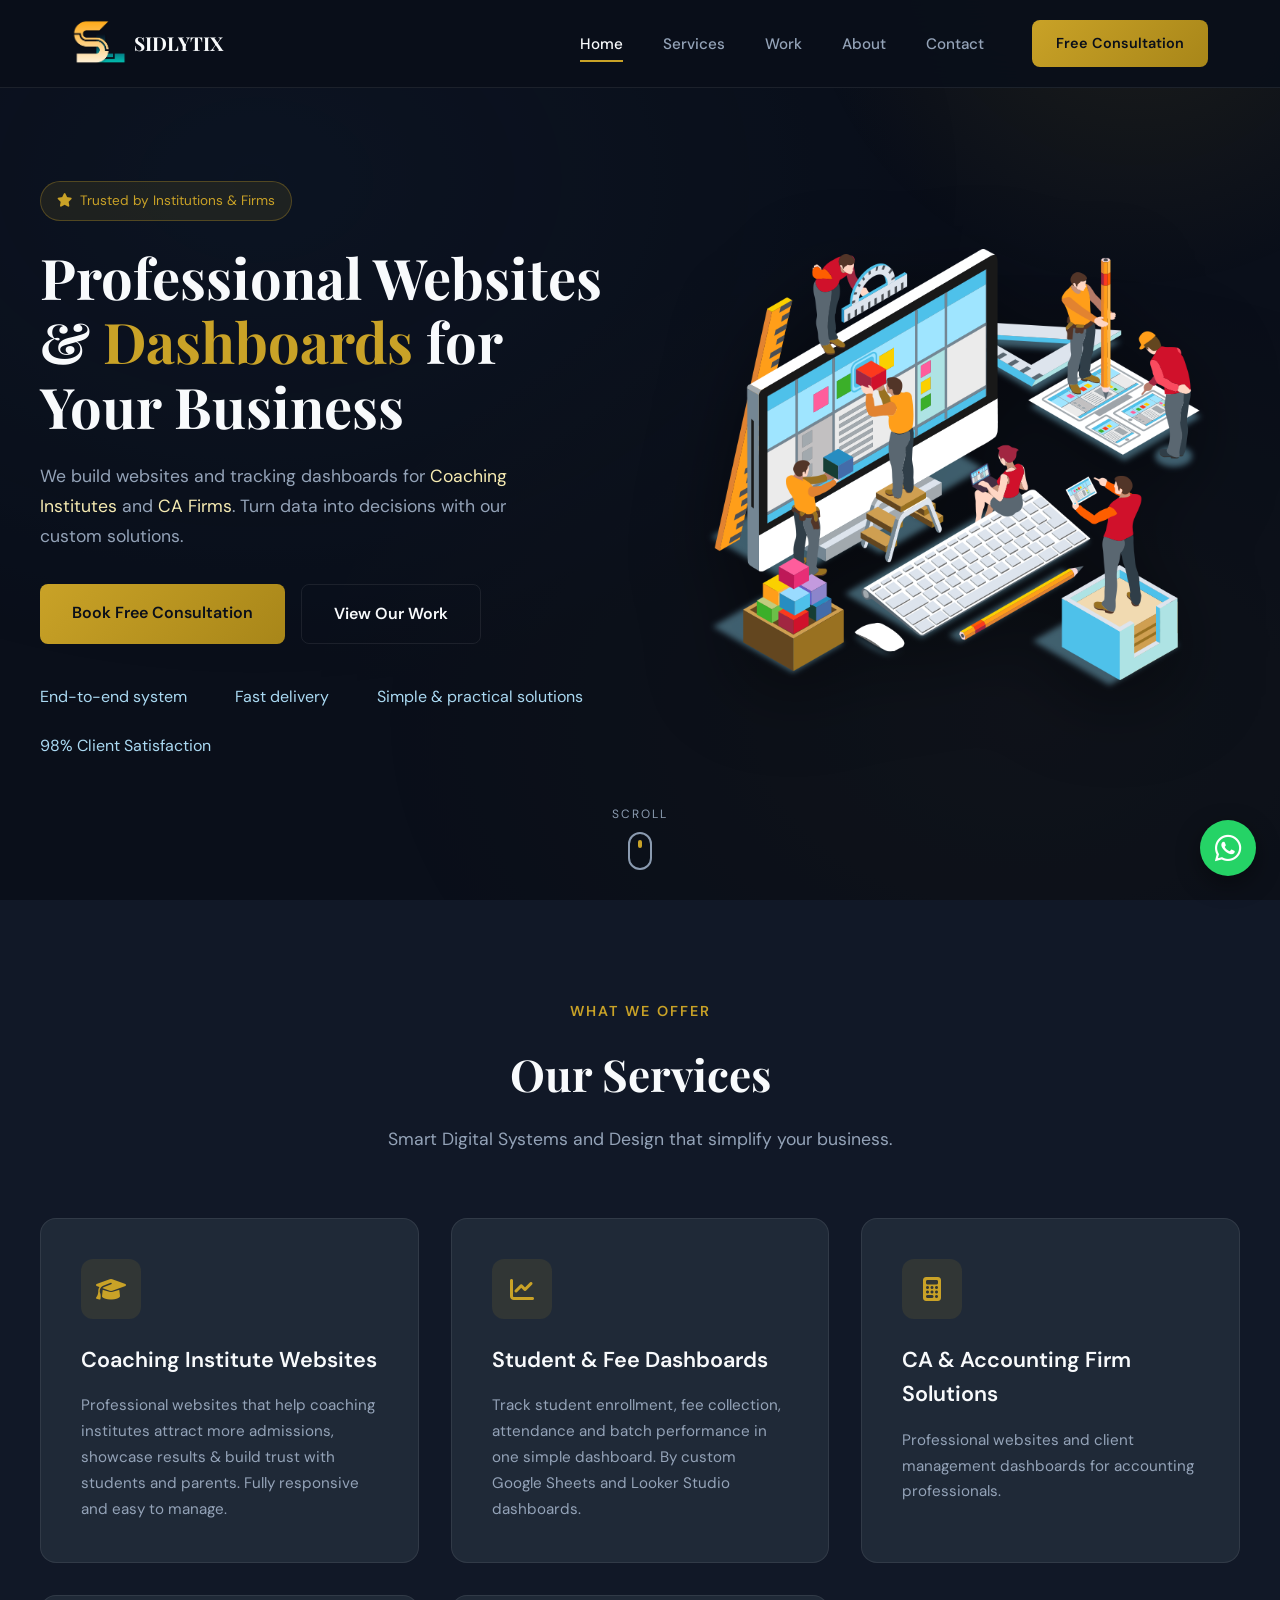
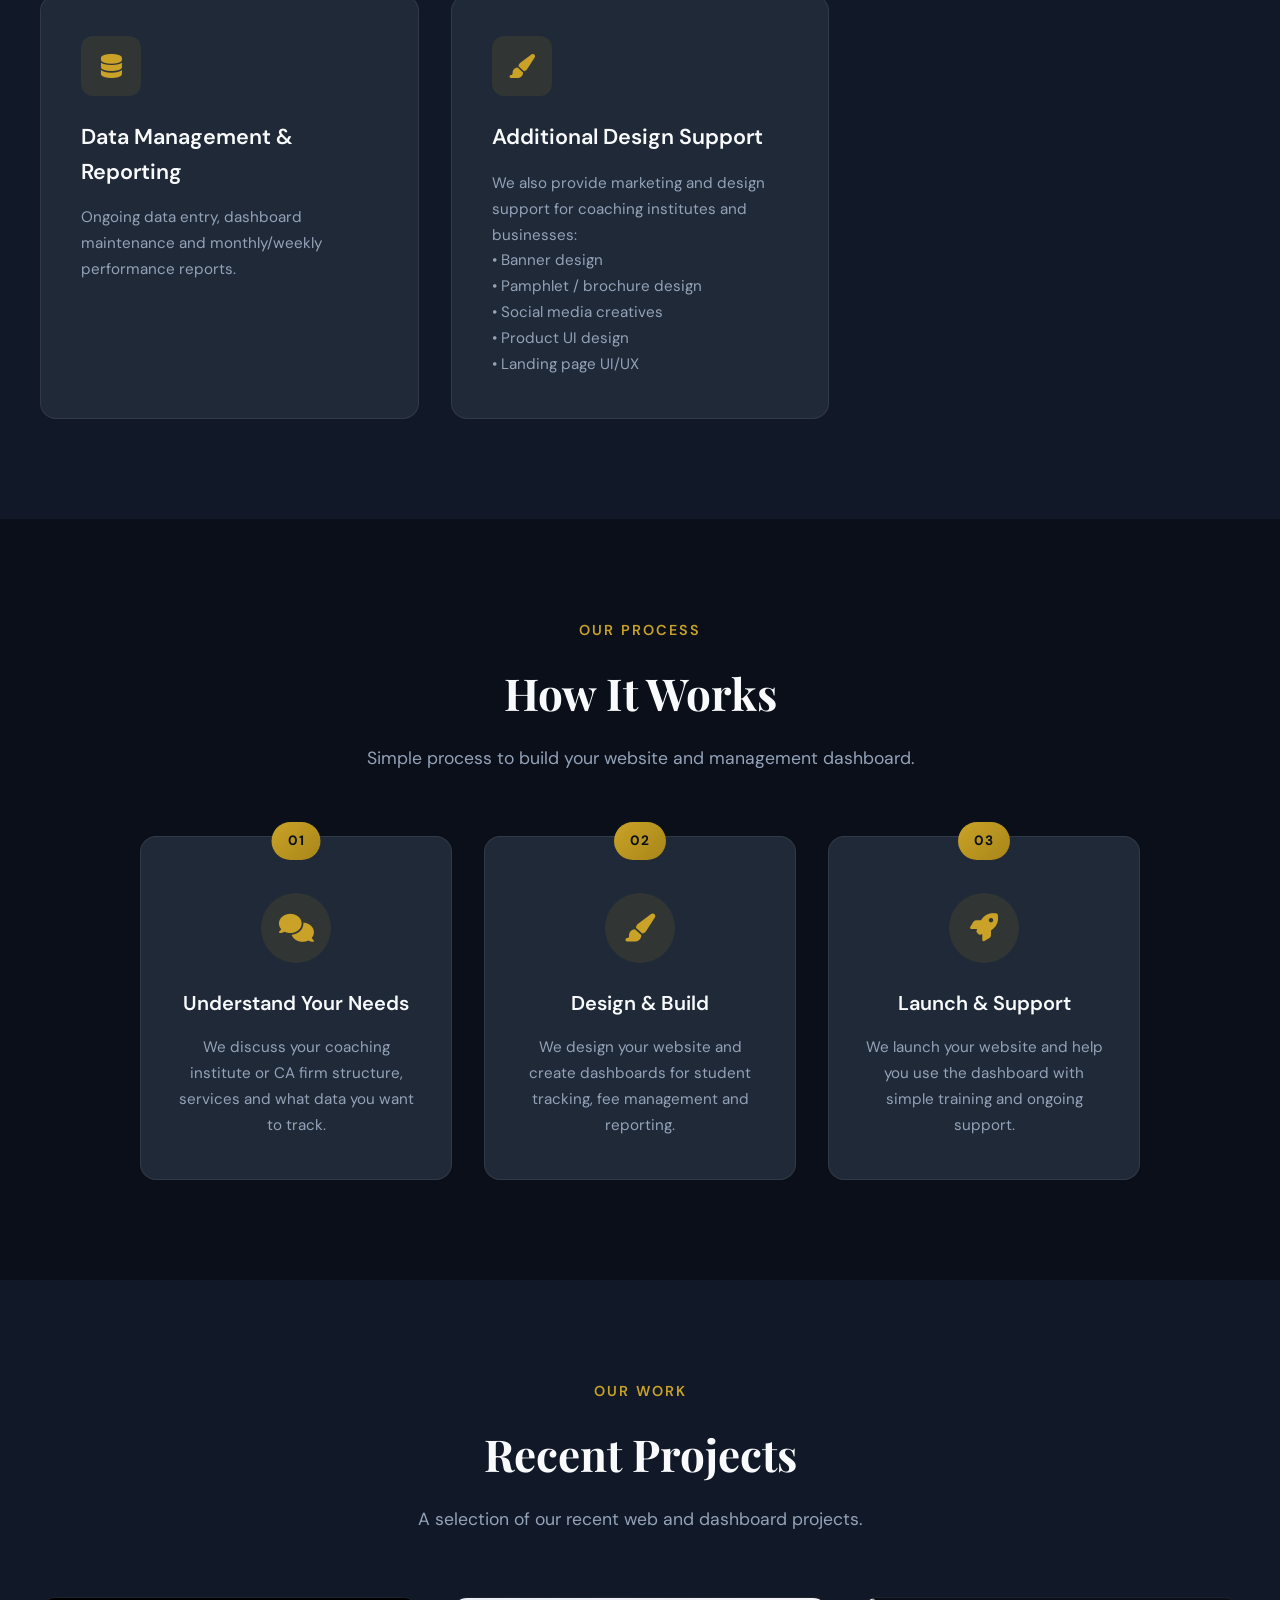
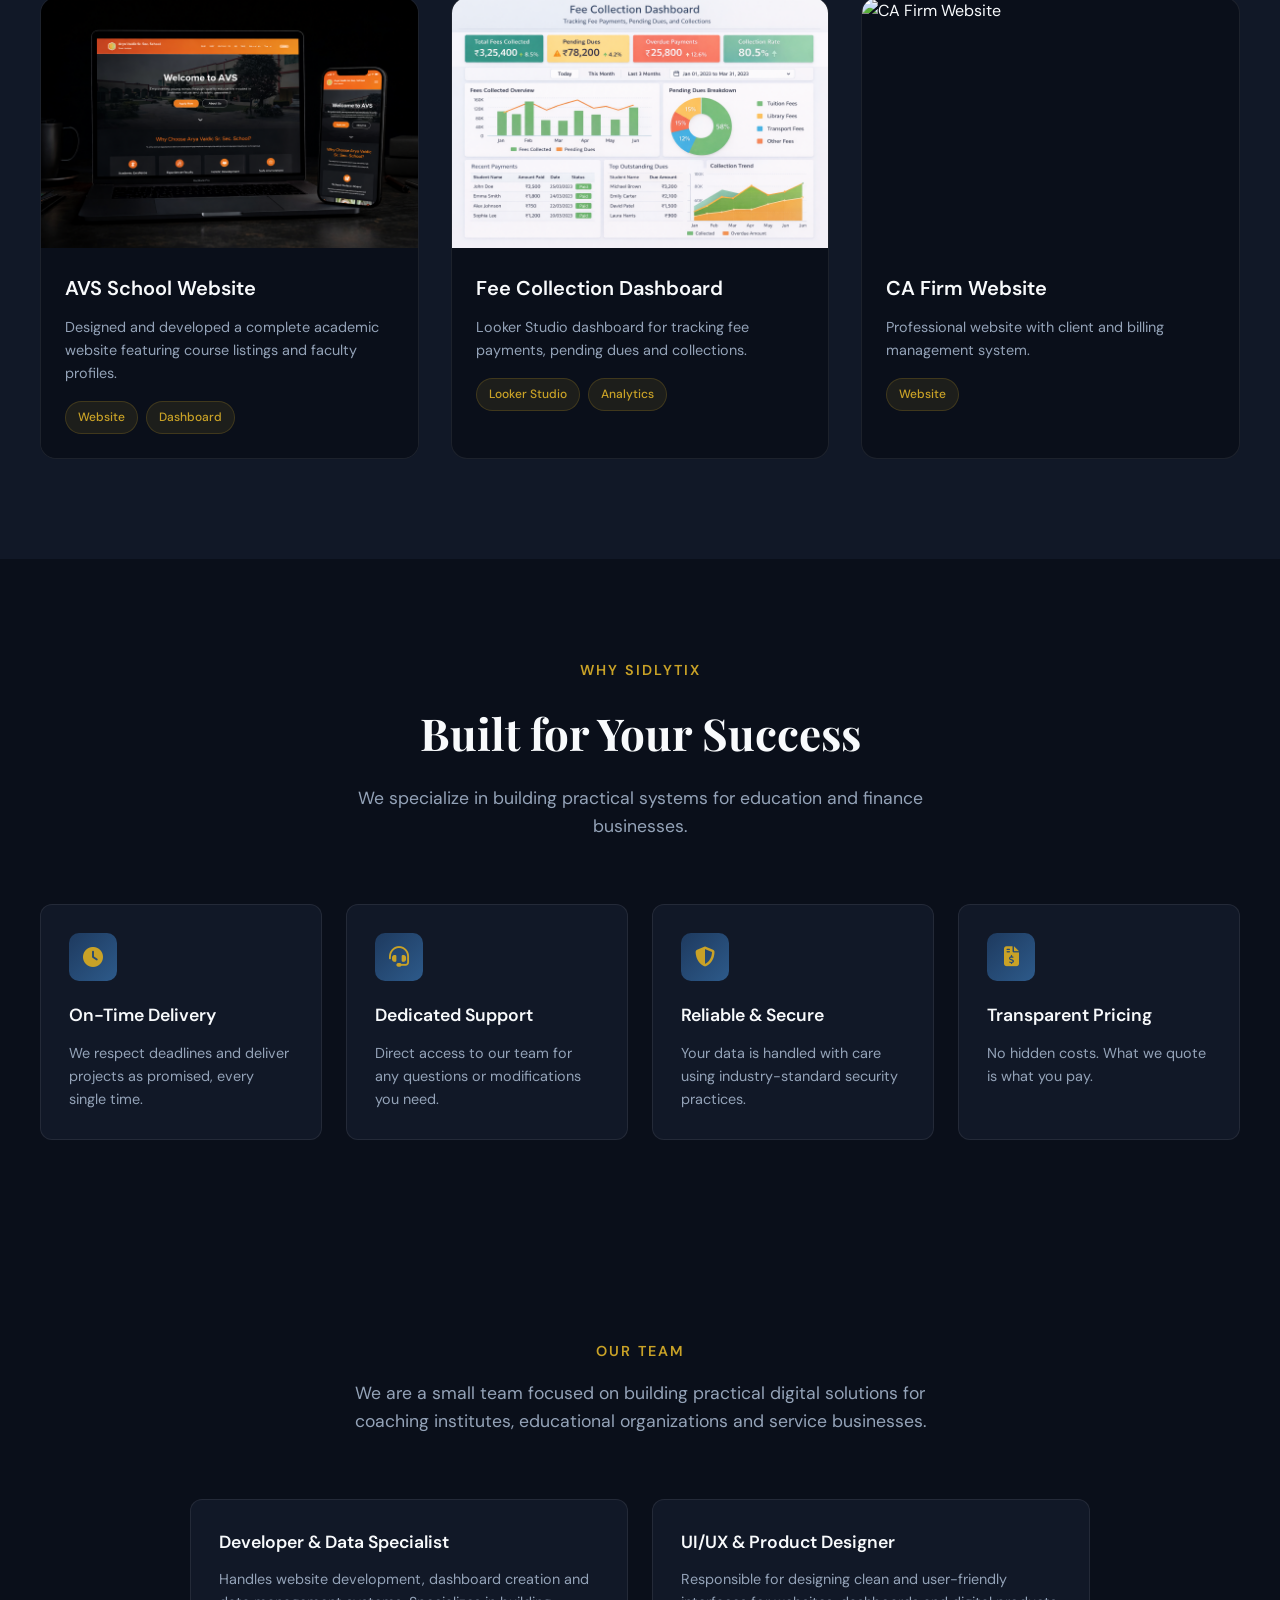
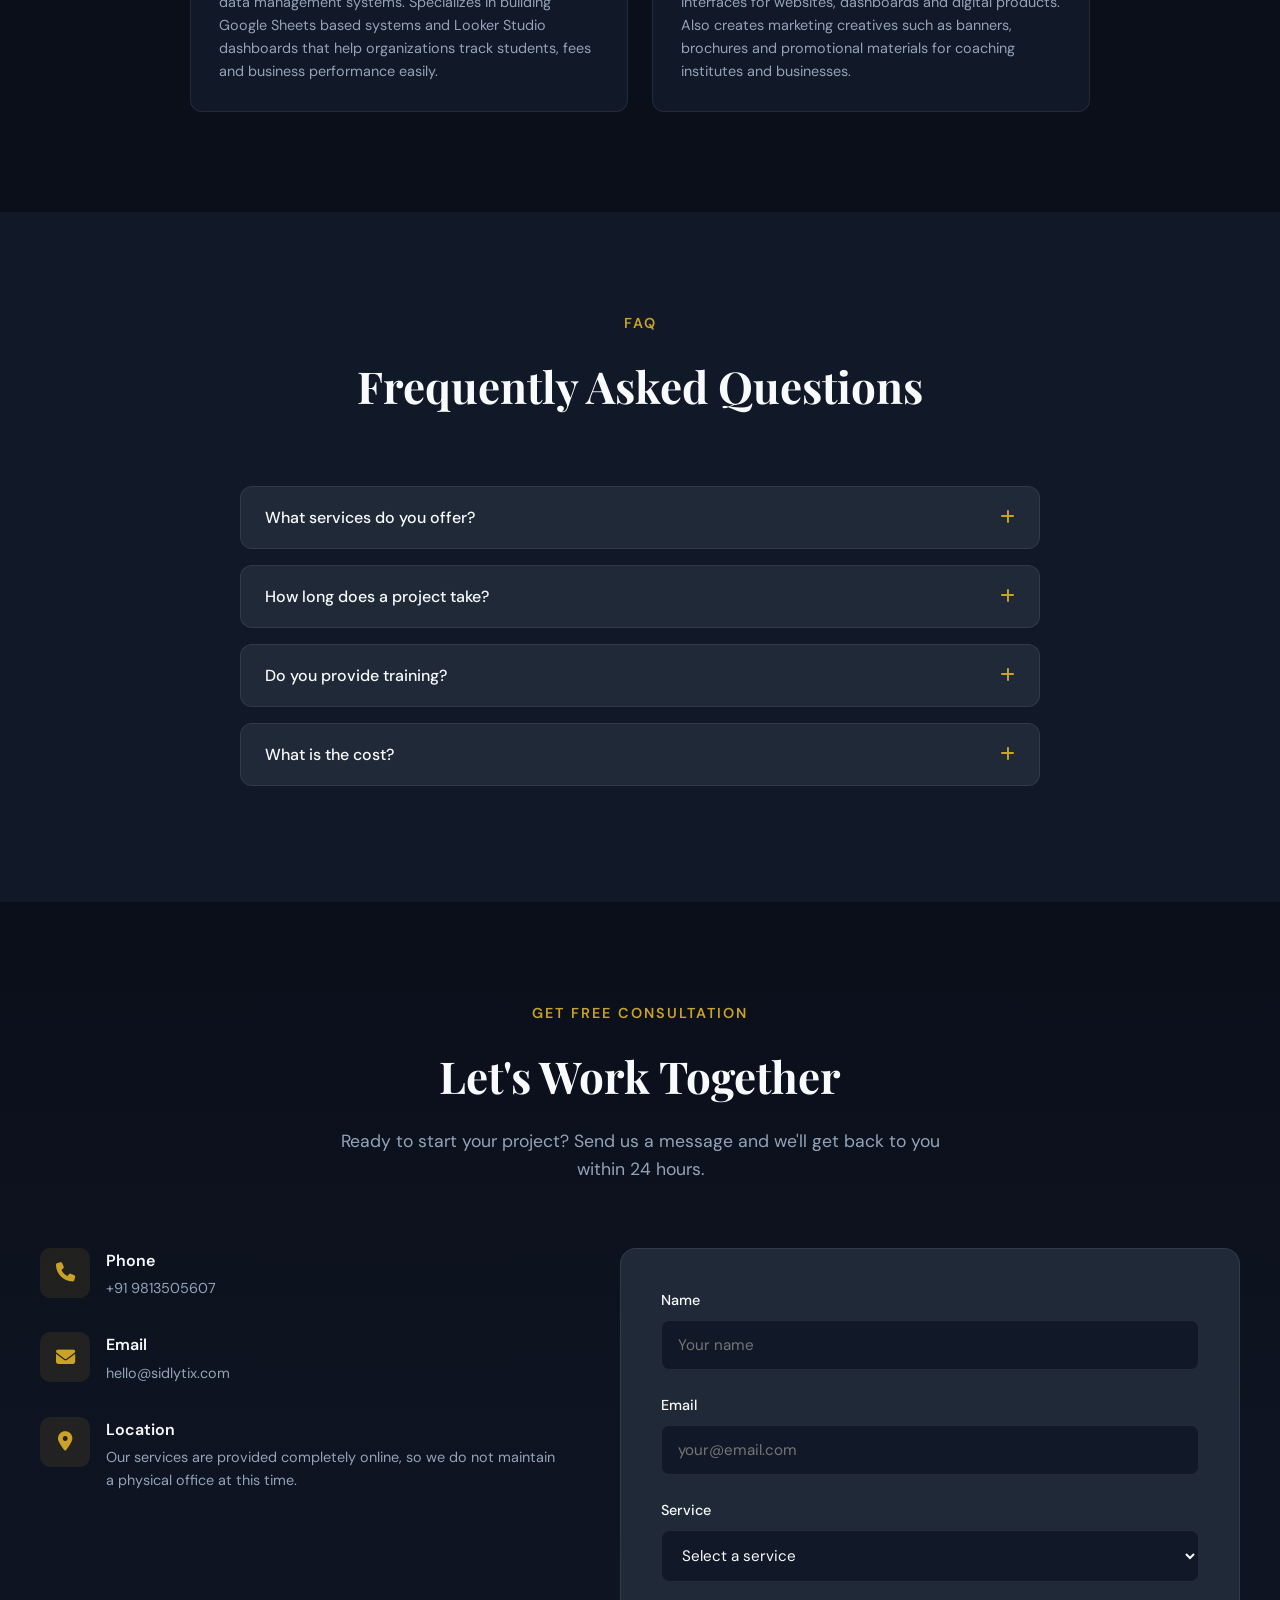
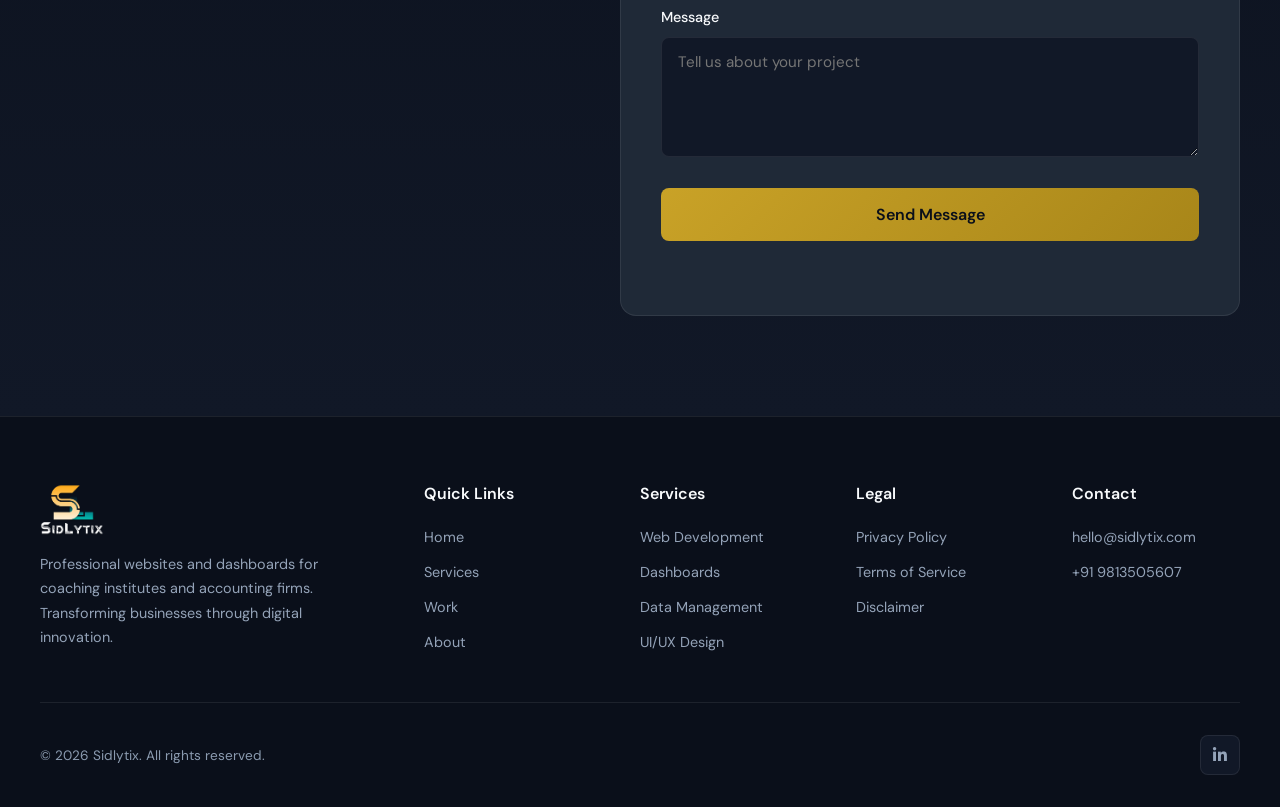
==== commit 2a348b39: "Update index.html" ====
--- a/index.html
+++ b/index.html
@@ -395,12 +395,12 @@
             <div class="portfolio-content">
               <h3 class="portfolio-title">CA Firm Website</h3>
               <p class="portfolio-description">
-                Professional website with client portal and billing management
+                Professional website with client and billing management
                 system.
               </p>
               <div class="portfolio-tags">
                 <span class="portfolio-tag">Website</span>
-                <span class="portfolio-tag">Client Portal</span>
+                <!-- <span class="portfolio-tag">Client Portal</span> -->
               </div>
             </div>
           </div>
--- a/style.css
+++ b/style.css
@@ -1,14 +1,15 @@
-/* ===== RESET & BASE STYLES ===== */
-
-@import url("https://fonts.googleapis.com/css2?family=DM+Sans:wght@400;500;600;700&family=Playfair+Display:wght@600;700&display=swap");
-
+/* =====================================================
+   SIDLYTIX - MAIN STYLESHEET
+   Fonts are loaded via <link> in each HTML file.
+   ===================================================== */
+
+/* ===== VARIABLES ===== */
 :root {
   /* Navy Blue + Gold Professional Theme */
   --primary: #1e3a5f;
   --primary-light: #2d5a8a;
   --primary-dark: #0f1f33;
   --accent: #c9a227;
-  /* --accent: #e8c547; */
   --accent-light: #e8c547;
   --accent-dark: #a88619;
 
@@ -20,7 +21,7 @@
   /* Text Colors */
   --text-primary: #f8fafc;
   --text-secondary: #94a3b8;
-  --text-muted: #64748b;
+  --text-muted: #8b9bb0; /* lightened for better contrast */
 
   /* Borders */
   --border-color: rgba(255, 255, 255, 0.08);
@@ -31,10 +32,13 @@
   --shadow-md: 0 4px 20px rgba(0, 0, 0, 0.4);
   --shadow-lg: 0 10px 40px rgba(0, 0, 0, 0.5);
 
-  /* Transitions */
+  /* Motion */
   --transition: all 0.3s ease;
-}
-
+  --ease-out-expo: cubic-bezier(0.16, 1, 0.3, 1);
+  --ease-spring: cubic-bezier(0.34, 1.56, 0.64, 1);
+}
+
+/* ===== RESET & BASE ===== */
 * {
   margin: 0;
   padding: 0;
@@ -43,42 +47,28 @@
 
 html {
   scroll-behavior: smooth;
+  scroll-padding-top: 90px; /* keeps titles clear of the fixed header */
 }
 
 body {
-  font-family:
-    "DM Sans",
-    -apple-system,
-    BlinkMacSystemFont,
-    sans-serif;
+  font-family: "DM Sans", -apple-system, BlinkMacSystemFont, sans-serif;
   background: var(--bg-dark);
   color: var(--text-primary);
   line-height: 1.6;
   overflow-x: hidden;
 }
 
-/* Subtle texture */
+/* Subtle background glow */
 body::before {
   content: "";
   position: fixed;
-  top: 0;
-  left: 0;
-  width: 100%;
-  height: 100%;
+  inset: 0;
   pointer-events: none;
   z-index: -1;
   opacity: 0.4;
   background:
-    radial-gradient(
-      ellipse at 20% 20%,
-      rgba(30, 58, 95, 0.3) 0%,
-      transparent 50%
-    ),
-    radial-gradient(
-      ellipse at 80% 80%,
-      rgba(201, 162, 39, 0.08) 0%,
-      transparent 50%
-    );
+    radial-gradient(ellipse at 20% 20%, rgba(30, 58, 95, 0.3) 0%, transparent 50%),
+    radial-gradient(ellipse at 80% 80%, rgba(201, 162, 39, 0.08) 0%, transparent 50%);
 }
 
 a {
@@ -93,6 +83,45 @@
 img {
   max-width: 100%;
   height: auto;
+}
+
+button {
+  font-family: inherit;
+}
+
+:focus-visible {
+  outline: 2px solid var(--accent-light);
+  outline-offset: 3px;
+  border-radius: 4px;
+}
+
+.sr-only {
+  position: absolute;
+  width: 1px;
+  height: 1px;
+  padding: 0;
+  margin: -1px;
+  overflow: hidden;
+  clip: rect(0, 0, 0, 0);
+  white-space: nowrap;
+  border: 0;
+}
+
+.skip-link {
+  position: fixed;
+  top: -60px;
+  left: 1rem;
+  z-index: 2000;
+  background: var(--accent);
+  color: var(--bg-dark);
+  padding: 0.6rem 1rem;
+  border-radius: 8px;
+  font-weight: 600;
+  transition: top 0.2s ease;
+}
+
+.skip-link:focus {
+  top: 1rem;
 }
 
 /* ===== HEADER ===== */
@@ -104,8 +133,11 @@
   z-index: 1000;
   background: rgba(10, 15, 26, 0.95);
   backdrop-filter: blur(20px);
+  -webkit-backdrop-filter: blur(20px);
   border-bottom: 1px solid var(--border-color);
-  transition: var(--transition);
+  transition:
+    background-color 0.3s ease,
+    box-shadow 0.3s ease;
 }
 
 .header.scrolled {
@@ -126,8 +158,6 @@
   display: flex;
   align-items: center;
   gap: 8px;
-  /* background: rgb(233, 208, 234);
-  padding: 4px; */
 }
 
 .logo img {
@@ -137,14 +167,9 @@
 
 .logo-text {
   font-family: "Playfair Display", serif;
-  font-size: 1.5rem;
+  font-size: 1.2rem;
   font-weight: 700;
   color: var(--text-primary);
-  letter-spacing: -0.5px;
-}
-
-.logo-text span {
-  color: var(--accent);
 }
 
 /* Navigation */
@@ -164,7 +189,7 @@
   font-weight: 500;
   font-size: 0.95rem;
   position: relative;
-  transition: var(--transition);
+  transition: color 0.3s ease;
   padding: 0.5rem 0;
 }
 
@@ -176,7 +201,7 @@
   width: 0;
   height: 2px;
   background: var(--accent);
-  transition: width 0.3s ease;
+  transition: width 0.3s var(--ease-out-expo);
 }
 
 .nav-link:hover,
@@ -190,51 +215,62 @@
 }
 
 .header-cta {
-  background: linear-gradient(
-    135deg,
-    var(--accent) 0%,
-    var(--accent-dark) 100%
-  );
+  background: linear-gradient(135deg, var(--accent) 0%, var(--accent-dark) 100%);
   color: var(--bg-dark);
   padding: 0.75rem 1.5rem;
   border-radius: 8px;
   font-weight: 600;
   font-size: 0.9rem;
-  transition: var(--transition);
   border: none;
   cursor: pointer;
+  transition:
+    transform 0.2s var(--ease-spring),
+    box-shadow 0.3s var(--ease-out-expo),
+    background 0.3s ease;
 }
 
 .header-cta:hover {
-  transform: translateY(-2px);
+  transform: translateY(-3px);
   box-shadow: 0 4px 20px rgba(201, 162, 39, 0.4);
-  /* background: white; */
-  color: #000000;
-  background: #e8c547;
-}
-
-/* Hamburger Menu */
+  color: #000;
+  background: var(--accent-light);
+}
+
+/* Hamburger */
 .hamburger {
   display: none;
   flex-direction: column;
   gap: 5px;
   cursor: pointer;
-  padding: 4px;
+  padding: 8px;
+  background: none;
+  border: 0;
 }
 
 .hamburger span {
   width: 25px;
   height: 2px;
   background: var(--text-primary);
-  transition: var(--transition);
-}
-
-/* Mobile Nav */
+  transition:
+    transform 0.3s var(--ease-out-expo),
+    opacity 0.3s ease;
+}
+
+.hamburger.active span:nth-child(1) {
+  transform: translateY(7px) rotate(45deg);
+}
+.hamburger.active span:nth-child(2) {
+  opacity: 0;
+}
+.hamburger.active span:nth-child(3) {
+  transform: translateY(-7px) rotate(-45deg);
+}
+
+/* Mobile nav */
 .mobile-nav {
   display: none;
   position: fixed;
-  top: 0;
-  left: 0;
+  inset: 0;
   width: 100%;
   height: 100vh;
   background: var(--bg-dark);
@@ -245,7 +281,9 @@
   gap: 2rem;
   opacity: 0;
   visibility: hidden;
-  transition: var(--transition);
+  transition:
+    opacity 0.3s ease,
+    visibility 0.3s ease;
 }
 
 .mobile-nav.active {
@@ -257,7 +295,7 @@
   font-size: 1.5rem;
 }
 
-/* ===== HERO SECTION ===== */
+/* ===== HERO ===== */
 .hero {
   min-height: 100vh;
   display: flex;
@@ -274,11 +312,7 @@
   right: -20%;
   width: 800px;
   height: 800px;
-  background: radial-gradient(
-    circle,
-    rgba(201, 162, 39, 0.1) 0%,
-    transparent 60%
-  );
+  background: radial-gradient(circle, rgba(201, 162, 39, 0.1) 0%, transparent 60%);
   pointer-events: none;
 }
 
@@ -320,9 +354,7 @@
 }
 
 .hero-title span {
-  /* color: var(--accent); */
-  color: #c9a227;
-  position: relative;
+  color: var(--accent);
 }
 
 .hero-description {
@@ -333,6 +365,10 @@
   line-height: 1.7;
 }
 
+.hero-description .hl {
+  color: #f6ebb2;
+}
+
 .hero-buttons {
   display: flex;
   gap: 1rem;
@@ -340,28 +376,29 @@
 }
 
 .btn-primary {
-  background: linear-gradient(
-    135deg,
-    var(--accent) 0%,
-    var(--accent-dark) 100%
-  );
+  display: inline-block;
+  background: linear-gradient(135deg, var(--accent) 0%, var(--accent-dark) 100%);
   color: var(--bg-dark);
   padding: 1rem 2rem;
   border-radius: 8px;
   font-weight: 600;
   border: none;
   cursor: pointer;
-  transition: var(--transition);
+  transition:
+    transform 0.2s var(--ease-spring),
+    box-shadow 0.3s var(--ease-out-expo),
+    background 0.3s ease;
 }
 
 .btn-primary:hover {
-  transform: translateY(-2px);
+  transform: translateY(-3px);
   box-shadow: 0 8px 30px rgba(201, 162, 39, 0.4);
-  color: rgb(0, 0, 0);
-  background: #e8c547;
+  color: #000;
+  background: var(--accent-light);
 }
 
 .btn-secondary {
+  display: inline-block;
   background: transparent;
   color: var(--text-primary);
   padding: 1rem 2rem;
@@ -369,7 +406,9 @@
   font-weight: 600;
   border: 1px solid var(--border-color);
   cursor: pointer;
-  transition: var(--transition);
+  transition:
+    border-color 0.3s ease,
+    color 0.3s ease;
 }
 
 .btn-secondary:hover {
@@ -379,18 +418,12 @@
 
 .hero-stats {
   display: flex;
-  gap: 3rem;
+  flex-wrap: wrap;
+  gap: 1.5rem 3rem;
 }
 
 .stat-item {
   text-align: left;
-}
-
-.stat-number {
-  font-size: 2rem;
-  font-weight: 700;
-  color: var(--text-primary);
-  display: block;
 }
 
 .stat-label {
@@ -411,11 +444,56 @@
   filter: drop-shadow(0 20px 40px rgba(0, 0, 0, 0.5));
 }
 
-/* ===== SECTION STYLES ===== */
+.hero-image-animated {
+  animation: heroFloat 6s ease-in-out infinite;
+  animation-delay: 0.5s;
+}
+
+/* Scroll indicator */
+.scroll-indicator {
+  position: absolute;
+  bottom: 30px;
+  left: 50%;
+  transform: translateX(-50%);
+  display: flex;
+  flex-direction: column;
+  align-items: center;
+  gap: 8px;
+  animation: scrollBounce 2s infinite;
+}
+
+.scroll-indicator span {
+  font-size: 0.75rem;
+  color: var(--text-muted);
+  text-transform: uppercase;
+  letter-spacing: 2px;
+}
+
+.scroll-indicator .mouse {
+  width: 24px;
+  height: 38px;
+  border: 2px solid var(--text-muted);
+  border-radius: 12px;
+  position: relative;
+}
+
+.scroll-indicator .mouse::before {
+  content: "";
+  position: absolute;
+  top: 6px;
+  left: 50%;
+  transform: translateX(-50%);
+  width: 4px;
+  height: 8px;
+  background: var(--accent);
+  border-radius: 2px;
+  animation: scrollWheel 2s infinite;
+}
+
+/* ===== SECTIONS =====
+   Full-width backgrounds, content centred at 1200px */
 .section {
-  padding: 100px 2rem;
-  max-width: 1200px;
-  margin: 0 auto;
+  padding: 100px max(2rem, calc((100% - 1200px) / 2));
 }
 
 .section-header {
@@ -448,14 +526,14 @@
   margin: 0 auto;
 }
 
-/* ===== SERVICES SECTION ===== */
+/* ===== SERVICES ===== */
 .services-section {
   background: var(--bg-card);
 }
 
 .services-grid {
   display: grid;
-  grid-template-columns: repeat(auto-fit, minmax(280px, 1fr));
+  grid-template-columns: repeat(auto-fit, minmax(min(100%, 280px), 1fr));
   gap: 2rem;
 }
 
@@ -464,7 +542,6 @@
   border: 1px solid var(--border-color);
   border-radius: 16px;
   padding: 2.5rem;
-  transition: var(--transition);
   position: relative;
   overflow: hidden;
 }
@@ -483,13 +560,20 @@
 }
 
 .service-card:hover {
-  transform: translateY(-5px);
+  transform: translateY(-8px);
   border-color: var(--border-hover);
   box-shadow: var(--shadow-lg);
 }
 
 .service-card:hover::before {
   transform: scaleX(1);
+}
+
+.service-card.tilting {
+  transition:
+    transform 0.1s linear,
+    box-shadow 0.3s ease,
+    border-color 0.3s ease;
 }
 
 .service-icon {
@@ -505,6 +589,10 @@
   font-size: 1.5rem;
 }
 
+.service-card:hover .service-icon i {
+  animation: iconPulse 1s ease-in-out infinite;
+}
+
 .service-title {
   font-size: 1.35rem;
   font-weight: 600;
@@ -518,9 +606,9 @@
   line-height: 1.7;
 }
 
-/* ===== HOW IT WORKS SECTION ===== */
+/* ===== HOW IT WORKS ===== */
 .how-it-works-section {
-  background: var(--bg-card);
+  background: var(--bg-dark);
 }
 
 .steps-grid {
@@ -538,17 +626,6 @@
   padding: 2.5rem 2rem;
   text-align: center;
   position: relative;
-  transition:
-    transform 0.4s var(--ease-out-expo),
-    box-shadow 0.4s var(--ease-out-expo),
-    border-color 0.3s ease;
-  opacity: 0;
-  transform: translateY(40px);
-}
-
-.step-card.visible {
-  opacity: 1;
-  transform: translateY(0);
 }
 
 .step-card:hover {
@@ -562,11 +639,7 @@
   top: -15px;
   left: 50%;
   transform: translateX(-50%);
-  background: linear-gradient(
-    135deg,
-    var(--accent) 0%,
-    var(--accent-dark) 100%
-  );
+  background: linear-gradient(135deg, var(--accent) 0%, var(--accent-dark) 100%);
   color: var(--bg-dark);
   font-size: 0.85rem;
   font-weight: 700;
@@ -612,31 +685,14 @@
   line-height: 1.7;
 }
 
-/* Connecting line between steps (desktop only) */
-.steps-grid::before {
-  content: "";
-  position: absolute;
-  top: 120px;
-  left: 33.33%;
-  width: 33.33%;
-  height: 2px;
-  background: linear-gradient(
-    90deg,
-    transparent,
-    var(--border-hover),
-    transparent
-  );
-  opacity: 0.5;
-}
-
-/* ===== PORTFOLIO SECTION ===== */
+/* ===== PORTFOLIO ===== */
 .portfolio-section {
-  background: var(--bg-dark);
+  background: var(--bg-card);
 }
 
 .portfolio-grid {
   display: grid;
-  grid-template-columns: repeat(auto-fit, minmax(350px, 1fr));
+  grid-template-columns: repeat(auto-fit, minmax(min(100%, 350px), 1fr));
   gap: 2rem;
 }
 
@@ -644,16 +700,8 @@
   position: relative;
   border-radius: 16px;
   overflow: hidden;
-  background: var(--bg-card);
+  background: var(--bg-dark);
   border: 1px solid var(--border-color);
-  transition: var(--transition);
-  opacity: 0;
-  transform: translateY(40px);
-}
-
-.portfolio-card.visible {
-  opacity: 1;
-  transform: translateY(0);
 }
 
 .portfolio-card:hover {
@@ -666,10 +714,19 @@
   width: 100%;
   height: 250px;
   object-fit: cover;
+  object-position: top;
+  display: block;
+  transition: transform 0.6s var(--ease-out-expo);
+}
+
+.portfolio-card:hover .portfolio-image {
+  transform: scale(1.05);
 }
 
 .portfolio-content {
   padding: 1.5rem;
+  position: relative;
+  background: var(--bg-dark);
 }
 
 .portfolio-title {
@@ -693,6 +750,7 @@
 }
 
 .portfolio-tag {
+  display: inline-block;
   padding: 0.35rem 0.75rem;
   background: rgba(201, 162, 39, 0.1);
   border: 1px solid rgba(201, 162, 39, 0.2);
@@ -700,13 +758,27 @@
   font-size: 0.75rem;
   color: var(--accent);
   font-weight: 500;
-}
-
-/* ===== WHY CHOOSE US ===== */
+  transition:
+    transform 0.2s ease,
+    background-color 0.2s ease;
+}
+
+a .portfolio-tag:hover {
+  transform: scale(1.05);
+  background: rgba(201, 162, 39, 0.2);
+}
+
+/* ===== WHY US / TEAM ===== */
 .features-grid {
   display: grid;
-  grid-template-columns: repeat(auto-fit, minmax(250px, 1fr));
+  grid-template-columns: repeat(auto-fit, minmax(min(100%, 250px), 1fr));
   gap: 1.5rem;
+}
+
+.team-grid {
+  grid-template-columns: repeat(auto-fit, minmax(min(100%, 320px), 1fr));
+  max-width: 900px;
+  margin: 0 auto;
 }
 
 .feature-card {
@@ -714,29 +786,17 @@
   border: 1px solid var(--border-color);
   border-radius: 12px;
   padding: 1.75rem;
-  transition: var(--transition);
-  opacity: 0;
-  transform: translateY(40px);
-}
-
-.feature-card.visible {
-  opacity: 1;
-  transform: translateY(0);
 }
 
 .feature-card:hover {
   border-color: var(--border-hover);
-  transform: translateY(-3px);
+  transform: translateY(-5px);
 }
 
 .feature-icon {
   width: 48px;
   height: 48px;
-  background: linear-gradient(
-    135deg,
-    var(--primary) 0%,
-    var(--primary-light) 100%
-  );
+  background: linear-gradient(135deg, var(--primary) 0%, var(--primary-light) 100%);
   border-radius: 10px;
   display: flex;
   align-items: center;
@@ -744,6 +804,11 @@
   margin-bottom: 1.25rem;
   color: var(--accent);
   font-size: 1.25rem;
+  transition: transform 0.3s var(--ease-spring);
+}
+
+.feature-card:hover .feature-icon {
+  transform: scale(1.1) rotate(5deg);
 }
 
 .feature-title {
@@ -759,85 +824,83 @@
   line-height: 1.6;
 }
 
-/* ===== TESTIMONIALS ===== */
-.testimonials-section {
+/* ===== FAQ ===== */
+.faq-section {
   background: var(--bg-card);
 }
 
-.testimonials-grid {
-  display: grid;
-  grid-template-columns: repeat(auto-fit, minmax(320px, 1fr));
-  gap: 2rem;
-}
-
-.testimonial-card {
+.faq-container {
+  max-width: 800px;
+  margin: 0 auto;
+}
+
+.faq-item {
   background: var(--bg-elevated);
   border: 1px solid var(--border-color);
-  border-radius: 16px;
-  padding: 2rem;
-  transition: var(--transition);
+  border-radius: 12px;
+  margin-bottom: 1rem;
+  overflow: hidden;
+}
+
+.faq-item:hover {
+  border-color: var(--border-hover);
+}
+
+.faq-question {
+  width: 100%;
+  padding: 1.25rem 1.5rem;
+  background: transparent;
+  border: none;
+  display: flex;
+  justify-content: space-between;
+  align-items: center;
+  cursor: pointer;
+  text-align: left;
+  transition: background-color 0.3s ease;
+}
+
+.faq-question:hover {
+  background-color: rgba(255, 255, 255, 0.02);
+}
+
+.faq-question span {
+  color: var(--text-primary);
+  font-weight: 500;
+  font-size: 1rem;
+}
+
+.faq-icon {
+  color: var(--accent);
+  font-size: 1rem;
+  transition: transform 0.3s ease;
+}
+
+.faq-item.active .faq-icon {
+  transform: rotate(45deg);
+}
+
+.faq-answer {
+  max-height: 0;
+  overflow: hidden;
   opacity: 0;
-  transform: translateY(40px);
-}
-
-.testimonial-card.visible {
+  transition:
+    max-height 0.4s var(--ease-out-expo),
+    opacity 0.3s ease;
+}
+
+.faq-answer p {
+  padding: 0 1.5rem 1.25rem;
+  color: var(--text-secondary);
+  line-height: 1.7;
+  font-size: 0.95rem;
+}
+
+.faq-item.active .faq-answer {
+  max-height: 400px;
   opacity: 1;
-  transform: translateY(0);
-}
-
-.testimonial-card:hover {
-  border-color: var(--border-hover);
-}
-
-.testimonial-text {
-  color: var(--text-secondary);
-  font-size: 0.95rem;
-  line-height: 1.7;
-  margin-bottom: 1.5rem;
-  font-style: italic;
-}
-
-.testimonial-author {
-  display: flex;
-  align-items: center;
-  gap: 1rem;
-}
-
-.testimonial-avatar {
-  width: 50px;
-  height: 50px;
-  background: linear-gradient(
-    135deg,
-    var(--accent) 0%,
-    var(--accent-dark) 100%
-  );
-  border-radius: 50%;
-  display: flex;
-  align-items: center;
-  justify-content: center;
-  font-weight: 700;
-  color: var(--bg-dark);
-  font-size: 1.1rem;
-}
-
-.testimonial-info h4 {
-  color: var(--text-primary);
-  font-weight: 600;
-  font-size: 1rem;
-}
-
-.testimonial-info p {
-  color: var(--text-muted);
-  font-size: 0.85rem;
-}
-
-.testimonial-rating {
-  color: var(--accent);
-  margin-top: 0.5rem;
-  font-size: 0.9rem;
-}
-
-/* ===== CONTACT SECTION ===== */
+}
+
+/* ===== CONTACT ===== */
 .contact-section {
   background: linear-gradient(180deg, var(--bg-dark) 0%, var(--bg-card) 100%);
 }
@@ -871,17 +934,27 @@
   color: var(--accent);
   font-size: 1.2rem;
   flex-shrink: 0;
-}
-
-.contact-details h4 {
+  transition: transform 0.3s var(--ease-spring);
+}
+
+.contact-item:hover .contact-icon {
+  transform: scale(1.1) rotate(5deg);
+}
+
+.contact-details h3 {
   color: var(--text-primary);
   font-weight: 600;
+  font-size: 1rem;
   margin-bottom: 0.25rem;
 }
 
 .contact-details p {
   color: var(--text-secondary);
   font-size: 0.9rem;
+}
+
+.contact-details a:hover {
+  color: var(--accent);
 }
 
 .contact-form {
@@ -912,8 +985,11 @@
   border: 1px solid var(--border-color);
   border-radius: 8px;
   color: var(--text-primary);
+  font-family: inherit;
   font-size: 0.95rem;
-  transition: var(--transition);
+  transition:
+    border-color 0.3s ease,
+    box-shadow 0.3s var(--ease-out-expo);
 }
 
 .form-input:focus,
@@ -921,7 +997,7 @@
 .form-select:focus {
   outline: none;
   border-color: var(--accent);
-  box-shadow: 0 0 0 3px rgba(201, 162, 39, 0.1);
+  box-shadow: 0 0 0 3px rgba(201, 162, 39, 0.15);
 }
 
 .form-textarea {
@@ -936,98 +1012,43 @@
 .form-button {
   width: 100%;
   padding: 1rem;
-  background: linear-gradient(
-    135deg,
-    var(--accent) 0%,
-    var(--accent-dark) 100%
-  );
+  background: linear-gradient(135deg, var(--accent) 0%, var(--accent-dark) 100%);
   color: var(--bg-dark);
   border: none;
   border-radius: 8px;
   font-weight: 600;
   font-size: 1rem;
   cursor: pointer;
-  transition: var(--transition);
-}
-
-.form-button:hover {
-  transform: translateY(-2px);
+  transition:
+    transform 0.2s var(--ease-spring),
+    box-shadow 0.3s var(--ease-out-expo),
+    opacity 0.2s ease;
+}
+
+.form-button:hover:not(:disabled) {
+  transform: translateY(-3px);
   box-shadow: 0 8px 30px rgba(201, 162, 39, 0.4);
 }
 
-/* ===== FAQ SECTION ===== */
-.faq-section {
-  background: var(--bg-card);
-}
-
-.faq-container {
-  max-width: 800px;
-  margin: 0 auto;
-}
-
-.faq-item {
-  background: var(--bg-elevated);
-  border: 1px solid var(--border-color);
-  border-radius: 12px;
-  margin-bottom: 1rem;
-  overflow: hidden;
-  transition: var(--transition);
+.form-button:disabled {
+  opacity: 0.7;
+  cursor: not-allowed;
+}
+
+.form-status {
+  margin-top: 1rem;
+  color: #fca5a5;
+  font-size: 0.9rem;
+  min-height: 1.2em;
+}
+
+/* Honeypot field */
+.hp {
+  position: absolute;
+  left: -9999px;
+  width: 1px;
+  height: 1px;
   opacity: 0;
-  transform: translateY(40px);
-}
-
-.faq-item.visible {
-  opacity: 1;
-  transform: translateY(0);
-}
-
-.faq-item:hover {
-  border-color: var(--border-hover);
-}
-
-.faq-question {
-  width: 100%;
-  padding: 1.25rem 1.5rem;
-  background: transparent;
-  border: none;
-  display: flex;
-  justify-content: space-between;
-  align-items: center;
-  cursor: pointer;
-  text-align: left;
-}
-
-.faq-question span {
-  color: var(--text-primary);
-  font-weight: 500;
-  font-size: 1rem;
-}
-
-.faq-icon {
-  color: var(--accent);
-  font-size: 1rem;
-  transition: var(--transition);
-}
-
-.faq-item.active .faq-icon {
-  transform: rotate(45deg);
-}
-
-.faq-answer {
-  max-height: 0;
-  overflow: hidden;
-  transition: max-height 0.3s ease;
-}
-
-.faq-answer p {
-  padding: 0 1.5rem 1.25rem;
-  color: var(--text-secondary);
-  line-height: 1.7;
-  font-size: 0.95rem;
-}
-
-.faq-item.active .faq-answer {
-  max-height: 300px;
 }
 
 /* ===== FOOTER ===== */
@@ -1044,9 +1065,14 @@
 
 .footer-grid {
   display: grid;
-  grid-template-columns: 2fr 1fr 1fr 1fr;
+  grid-template-columns: 2fr 1fr 1fr 1fr 1fr;
   gap: 3rem;
   margin-bottom: 3rem;
+}
+
+.footer-logo {
+  height: 100px;
+  width: auto;
 }
 
 .footer-brand p {
@@ -1070,622 +1096,10 @@
 }
 
 .footer-links a {
+  position: relative;
+  align-self: flex-start;
   color: var(--text-secondary);
   font-size: 0.9rem;
-  transition: var(--transition);
-}
-
-.footer-links a:hover {
-  color: var(--accent);
-}
-
-.footer-bottom {
-  padding-top: 2rem;
-  border-top: 1px solid var(--border-color);
-  display: flex;
-  justify-content: space-between;
-  align-items: center;
-}
-
-.footer-copyright {
-  color: var(--text-muted);
-  font-size: 0.85rem;
-}
-
-.footer-socials {
-  display: flex;
-  gap: 1rem;
-}
-
-.footer-socials a {
-  width: 40px;
-  height: 40px;
-  background: var(--bg-card);
-  border: 1px solid var(--border-color);
-  border-radius: 8px;
-  display: flex;
-  align-items: center;
-  justify-content: center;
-  color: var(--text-secondary);
-  transition: var(--transition);
-}
-
-.footer-socials a:hover {
-  border-color: var(--accent);
-  color: var(--accent);
-}
-
-/* ===== RESPONSIVE DESIGN ===== */
-@media (max-width: 1024px) {
-  .hero-container {
-    grid-template-columns: 1fr;
-    text-align: center;
-  }
-
-  .hero-content {
-    order: 2;
-  }
-
-  .hero-image {
-    order: 1;
-  }
-
-  .hero-description {
-    margin: 0 auto 2rem;
-  }
-
-  .hero-buttons {
-    justify-content: center;
-  }
-
-  .hero-stats {
-    justify-content: center;
-  }
-
-  .contact-container {
-    grid-template-columns: 1fr;
-  }
-
-  .footer-grid {
-    grid-template-columns: 1fr 1fr;
-  }
-}
-
-@media (max-width: 768px) {
-  .nav-menu {
-    display: none;
-  }
-
-  .hamburger {
-    display: flex;
-  }
-
-  .mobile-nav {
-    display: flex;
-  }
-
-  .hero-title {
-    font-size: 2.5rem;
-  }
-
-  .hero-stats {
-    flex-direction: column;
-    gap: 1.5rem;
-    align-items: center;
-  }
-
-  .section-title {
-    font-size: 2rem;
-  }
-
-  .footer-grid {
-    grid-template-columns: 1fr;
-    text-align: center;
-  }
-
-  .footer-bottom {
-    flex-direction: column;
-    gap: 1rem;
-  }
-}
-
-@media (max-width: 480px) {
-  .hero-title {
-    font-size: 2rem;
-  }
-
-  .hero-buttons {
-    flex-direction: column;
-  }
-
-  .btn-primary,
-  .btn-secondary {
-    width: 100%;
-    text-align: center;
-  }
-
-  .portfolio-grid {
-    grid-template-columns: 1fr;
-  }
-}
-
-/* ===== ANIMATIONS ===== */
-
-/* Custom Easing Curves - Natural, Hand-crafted Feel */
-:root {
-  /* Natural ease curves */
-  --ease-out-expo: cubic-bezier(0.16, 1, 0.3, 1);
-  --ease-out-quart: cubic-bezier(0.25, 1, 0.5, 1);
-  --ease-in-out-smooth: cubic-bezier(0.4, 0, 0.2, 1);
-  --ease-spring: cubic-bezier(0.34, 1.56, 0.64, 1);
-  --ease-elastic: cubic-bezier(0.68, -0.55, 0.265, 1.55);
-}
-
-/* Staggered Fade In Up Animation */
-@keyframes fadeInUp {
-  from {
-    opacity: 0;
-    transform: translateY(30px);
-  }
-  to {
-    opacity: 1;
-    transform: translateY(0);
-  }
-}
-
-@keyframes fadeInUpDelay {
-  from {
-    opacity: 0;
-    transform: translateY(40px);
-  }
-  to {
-    opacity: 1;
-    transform: translateY(0);
-  }
-}
-
-/* Hero Image Floating Animation - Natural breathing effect */
-@keyframes heroFloat {
-  0%,
-  100% {
-    transform: translateY(0px) rotate(0deg);
-  }
-  25% {
-    transform: translateY(-8px) rotate(0.5deg);
-  }
-  50% {
-    transform: translateY(-4px) rotate(-0.3deg);
-  }
-  75% {
-    transform: translateY(-12px) rotate(0.3deg);
-  }
-}
-
-/* Hero image subtle shadow pulse */
-@keyframes heroShadow {
-  0%,
-  100% {
-    filter: drop-shadow(0 20px 40px rgba(0, 0, 0, 0.5));
-  }
-  50% {
-    filter: drop-shadow(0 25px 50px rgba(201, 162, 39, 0.15));
-  }
-}
-
-/* Service Card Float */
-@keyframes cardFloat {
-  0%,
-  100% {
-    transform: translateY(0);
-  }
-  50% {
-    transform: translateY(-8px);
-  }
-}
-
-/* Icon Pulse Animation */
-@keyframes iconPulse {
-  0%,
-  100% {
-    transform: scale(1);
-  }
-  50% {
-    transform: scale(1.1);
-  }
-}
-
-/* Button Press Effect */
-@keyframes buttonPress {
-  0% {
-    transform: scale(1);
-  }
-  50% {
-    transform: scale(0.96);
-  }
-  100% {
-    transform: scale(1);
-  }
-}
-
-/* Border Glow Animation */
-@keyframes borderGlow {
-  0%,
-  100% {
-    border-color: var(--border-hover);
-    box-shadow: 0 0 20px rgba(201, 162, 39, 0.1);
-  }
-  50% {
-    border-color: rgba(201, 162, 39, 0.5);
-    box-shadow: 0 0 30px rgba(201, 162, 39, 0.2);
-  }
-}
-
-/* Testimonial Card Gentle Float */
-@keyframes testimonialFloat {
-  0%,
-  100% {
-    transform: translateY(0px);
-  }
-  33% {
-    transform: translateY(-5px);
-  }
-  66% {
-    transform: translateY(-2px);
-  }
-}
-
-/* Avatar Ring Pulse */
-@keyframes avatarPulse {
-  0% {
-    box-shadow: 0 0 0 0 rgba(201, 162, 39, 0.4);
-  }
-  70% {
-    box-shadow: 0 0 0 10px rgba(201, 162, 39, 0);
-  }
-  100% {
-    box-shadow: 0 0 0 0 rgba(201, 162, 39, 0);
-  }
-}
-
-/* Scroll Indicator Bounce */
-@keyframes scrollBounce {
-  0%,
-  20%,
-  50%,
-  80%,
-  100% {
-    transform: translateY(0) translateX(-50%);
-  }
-  40% {
-    transform: translateY(-10px) translateX(-50%);
-  }
-  60% {
-    transform: translateY(-5px) translateX(-50%);
-  }
-}
-
-/* Shimmer Effect for Loading */
-@keyframes shimmer {
-  0% {
-    background-position: -200% 0;
-  }
-  100% {
-    background-position: 200% 0;
-  }
-}
-
-/* Smooth Count Up */
-@keyframes countUp {
-  from {
-    opacity: 0;
-    transform: translateY(10px);
-  }
-  to {
-    opacity: 1;
-    transform: translateY(0);
-  }
-}
-
-/* ===== ANIMATION CLASSES ===== */
-
-/* Base fade-in with staggered delays */
-.fade-in {
-  opacity: 0;
-  transform: translateY(30px);
-  animation: fadeInUp 0.8s var(--ease-out-expo) forwards;
-}
-
-.fade-in-delay-1 {
-  animation-delay: 0.1s;
-}
-.fade-in-delay-2 {
-  animation-delay: 0.2s;
-}
-.fade-in-delay-3 {
-  animation-delay: 0.3s;
-}
-.fade-in-delay-4 {
-  animation-delay: 0.4s;
-}
-.fade-in-delay-5 {
-  animation-delay: 0.5s;
-}
-
-/* Hero floating image */
-.hero-image-animated {
-  animation:
-    heroFloat 6s ease-in-out infinite,
-    heroShadow 4s ease-in-out infinite;
-  animation-delay: 0.5s;
-}
-
-/* Service card hover effects */
-.service-card {
-  transition:
-    transform 0.4s var(--ease-out-expo),
-    box-shadow 0.4s var(--ease-out-expo),
-    border-color 0.3s ease;
-  transform-style: preserve-3d;
-  perspective: 1000px;
-  opacity: 0;
-  transform: translateY(40px);
-}
-
-.service-card.visible {
-  opacity: 1;
-  transform: translateY(0);
-}
-
-.service-card:hover {
-  transform: translateY(-8px) rotateX(2deg);
-}
-
-/* Service icon animation */
-.service-icon i {
-  transition: transform 0.3s var(--ease-spring);
-}
-
-.service-card:hover .service-icon i {
-  animation: iconPulse 1s ease-in-out infinite;
-}
-
-/* Portfolio image zoom */
-.portfolio-image-wrapper {
-  overflow: hidden;
-  position: relative;
-}
-
-.portfolio-card .portfolio-image {
-  transition: transform 0.6s var(--ease-out-expo);
-}
-
-.portfolio-card:hover .portfolio-image {
-  transform: scale(1.08);
-}
-
-/* Portfolio content slide up */
-.portfolio-content {
-  transform: translateY(0);
-  transition: transform 0.4s var(--ease-out-expo);
-}
-
-.portfolio-card:hover .portfolio-content {
-  transform: translateY(-5px);
-}
-
-/* Testimonial floating */
-.testimonial-card {
-  transition:
-    transform 0.4s var(--ease-out-expo),
-    box-shadow 0.4s var(--ease-out-expo);
-  animation: testimonialFloat 6s ease-in-out infinite;
-  animation-delay: calc(var(--card-index, 0) * 0.5s);
-}
-
-.testimonial-card:hover {
-  animation-play-state: paused;
-  transform: translateY(-8px);
-}
-
-/* Testimonial avatar pulse */
-.testimonial-avatar {
-  animation: avatarPulse 2s ease-in-out infinite;
-  animation-delay: 1s;
-}
-
-/* Contact form input focus */
-.form-input,
-.form-textarea,
-.form-select {
-  transition:
-    border-color 0.3s ease,
-    box-shadow 0.3s var(--ease-out-expo),
-    transform 0.2s ease;
-}
-
-.form-input:focus,
-.form-textarea:focus,
-.form-select:focus {
-  transform: translateY(-2px);
-}
-
-/* Button hover effects */
-.btn-primary,
-.btn-secondary,
-.header-cta,
-.form-button {
-  transition:
-    transform 0.2s var(--ease-spring),
-    box-shadow 0.3s var(--ease-out-expo);
-}
-
-.btn-primary:hover,
-.header-cta:hover,
-.form-button:hover {
-  transform: translateY(-3px);
-}
-
-.btn-primary:active,
-.header-cta:active,
-.form-button:active {
-  animation: buttonPress 0.2s ease;
-}
-
-/* Scroll indicator */
-.scroll-indicator {
-  position: absolute;
-  bottom: 30px;
-  left: 50%;
-  transform: translateX(-50%);
-  display: flex;
-  flex-direction: column;
-  align-items: center;
-  gap: 8px;
-  animation: scrollBounce 2s infinite;
-}
-
-.scroll-indicator span {
-  font-size: 0.75rem;
-  color: var(--text-muted);
-  text-transform: uppercase;
-  letter-spacing: 2px;
-}
-
-.scroll-indicator .mouse {
-  width: 24px;
-  height: 38px;
-  border: 2px solid var(--text-muted);
-  border-radius: 12px;
-  position: relative;
-}
-
-.scroll-indicator .mouse::before {
-  content: "";
-  position: absolute;
-  top: 6px;
-  left: 50%;
-  transform: translateX(-50%);
-  width: 4px;
-  height: 8px;
-  background: var(--accent);
-  border-radius: 2px;
-  animation: scrollWheel 2s infinite;
-}
-
-@keyframes scrollWheel {
-  0%,
-  100% {
-    opacity: 1;
-    transform: translateX(-50%) translateY(0);
-  }
-  50% {
-    opacity: 0.3;
-    transform: translateX(-50%) translateY(10px);
-  }
-}
-
-/* Feature cards hover */
-.feature-card {
-  transition:
-    transform 0.4s var(--ease-out-expo),
-    border-color 0.3s ease,
-    box-shadow 0.3s ease;
-}
-
-.feature-card:hover {
-  transform: translateY(-5px);
-}
-
-.feature-card:hover .feature-icon {
-  transform: scale(1.1) rotate(5deg);
-}
-
-.feature-icon {
-  transition: transform 0.3s var(--ease-spring);
-}
-
-/* FAQ smooth accordion */
-.faq-answer {
-  transition:
-    max-height 0.4s var(--ease-out-expo),
-    padding 0.3s ease,
-    opacity 0.3s ease;
-  opacity: 0;
-}
-
-.faq-item.active .faq-answer {
-  opacity: 1;
-}
-
-.faq-question {
-  transition: background-color 0.3s ease;
-}
-
-.faq-question:hover {
-  background-color: rgba(255, 255, 255, 0.02);
-}
-
-/* Nav link underline animation */
-.nav-link::before {
-  content: "";
-  position: absolute;
-  bottom: 0;
-  left: 50%;
-  width: 0;
-  height: 2px;
-  background: var(--accent);
-  transition:
-    width 0.3s var(--ease-out-expo),
-    left 0.3s var(--ease-out-expo);
-}
-
-.nav-link:hover::before {
-  width: 100%;
-  left: 0;
-}
-
-/* Mobile nav animation */
-.mobile-nav {
-  transition:
-    opacity 0.3s ease,
-    visibility 0.3s ease;
-}
-
-.mobile-nav .nav-link {
-  transition:
-    transform 0.3s var(--ease-out-expo),
-    opacity 0.3s ease,
-    color 0.2s ease;
-}
-
-.mobile-nav.active .nav-link {
-  transform: translateX(0);
-  opacity: 1;
-}
-
-/* Header transition */
-.header {
-  transition:
-    background-color 0.3s ease,
-    backdrop-filter 0.3s ease,
-    box-shadow 0.3s ease;
-}
-
-/* Portfolio tags hover */
-.portfolio-tag {
-  transition:
-    transform 0.2s ease,
-    background-color 0.2s ease,
-    border-color 0.2s ease;
-}
-
-.portfolio-tag:hover {
-  transform: scale(1.05);
-}
-
-/* Footer links hover */
-.footer-links a {
-  position: relative;
   transition:
     color 0.2s ease,
     transform 0.2s ease;
@@ -1703,6 +1117,7 @@
 }
 
 .footer-links a:hover {
+  color: var(--accent);
   transform: translateX(5px);
 }
 
@@ -1710,8 +1125,34 @@
   width: 100%;
 }
 
-/* Social icons hover */
+.footer-bottom {
+  padding-top: 2rem;
+  border-top: 1px solid var(--border-color);
+  display: flex;
+  justify-content: space-between;
+  align-items: center;
+}
+
+.footer-copyright {
+  color: var(--text-muted);
+  font-size: 0.85rem;
+}
+
+.footer-socials {
+  display: flex;
+  gap: 1rem;
+}
+
 .footer-socials a {
+  width: 40px;
+  height: 40px;
+  background: var(--bg-card);
+  border: 1px solid var(--border-color);
+  border-radius: 8px;
+  display: flex;
+  align-items: center;
+  justify-content: center;
+  color: var(--text-secondary);
   transition:
     transform 0.3s var(--ease-spring),
     border-color 0.3s ease,
@@ -1719,119 +1160,375 @@
 }
 
 .footer-socials a:hover {
+  border-color: var(--accent);
+  color: var(--accent);
   transform: translateY(-3px) scale(1.1);
 }
 
-/* Hamburger animation */
-.hamburger span {
+/* ===== WHATSAPP FLOATING BUTTON ===== */
+.whatsapp-float {
+  position: fixed;
+  right: 24px;
+  bottom: 24px;
+  z-index: 900;
+  width: 56px;
+  height: 56px;
+  border-radius: 50%;
+  background: #25d366;
+  color: #fff;
+  font-size: 1.9rem;
+  display: flex;
+  align-items: center;
+  justify-content: center;
+  box-shadow: 0 8px 24px rgba(0, 0, 0, 0.4);
+  transition: transform 0.3s var(--ease-spring);
+}
+
+.whatsapp-float:hover {
+  transform: scale(1.1);
+}
+
+/* ===== SUCCESS POPUP ===== */
+.success-popup {
+  position: fixed;
+  bottom: 100px;
+  right: 24px;
+  z-index: 1100;
+  background: #22c55e;
+  color: #fff;
+  padding: 15px 25px;
+  border-radius: 8px;
+  font-weight: 500;
+  box-shadow: 0 10px 25px rgba(0, 0, 0, 0.2);
+  animation: slideIn 0.4s ease;
+}
+
+/* ===== LEGAL PAGES (privacy, terms, disclaimer) ===== */
+.legal-page {
+  min-height: 100vh;
+  padding: 120px 2rem 80px;
+  max-width: 900px;
+  margin: 0 auto;
+}
+
+.legal-header {
+  text-align: center;
+  margin-bottom: 3rem;
+}
+
+.legal-header h1 {
+  font-family: "Playfair Display", serif;
+  font-size: 3rem;
+  color: var(--text-primary);
+  margin-bottom: 1rem;
+}
+
+.legal-header p {
+  color: var(--text-secondary);
+  font-size: 1.1rem;
+}
+
+.legal-content {
+  background: var(--bg-card);
+  border: 1px solid var(--border-color);
+  border-radius: 16px;
+  padding: 3rem;
+}
+
+.legal-content h2 {
+  font-family: "Playfair Display", serif;
+  font-size: 1.75rem;
+  color: var(--text-primary);
+  margin: 2.5rem 0 1rem;
+  padding-top: 1.5rem;
+  border-top: 1px solid var(--border-color);
+}
+
+.legal-content h2:first-of-type {
+  margin-top: 0;
+  padding-top: 0;
+  border-top: none;
+}
+
+.legal-content p {
+  color: var(--text-secondary);
+  line-height: 1.8;
+  margin-bottom: 1rem;
+}
+
+.legal-content ul {
+  list-style: none;
+  padding-left: 0;
+}
+
+.legal-content ul li {
+  color: var(--text-secondary);
+  line-height: 1.8;
+  padding-left: 1.5rem;
+  position: relative;
+  margin-bottom: 0.5rem;
+}
+
+.legal-content ul li::before {
+  content: "•";
+  color: var(--accent);
+  position: absolute;
+  left: 0;
+  font-weight: bold;
+}
+
+.legal-footer {
+  text-align: center;
+  margin-top: 3rem;
+  padding-top: 2rem;
+  border-top: 1px solid var(--border-color);
+}
+
+.legal-footer p {
+  color: var(--text-muted);
+  font-size: 0.9rem;
+}
+
+.back-link {
+  display: inline-flex;
+  align-items: center;
+  gap: 0.5rem;
+  color: var(--accent);
+  font-weight: 500;
+  margin-bottom: 2rem;
+  transition: color 0.3s ease;
+}
+
+.back-link:hover {
+  color: var(--accent-light);
+}
+
+/* ===== SCROLL REVEAL (class added by script.js; no JS = content stays visible) ===== */
+.service-card,
+.portfolio-card,
+.feature-card,
+.step-card,
+.faq-item {
   transition:
-    transform 0.3s var(--ease-out-expo),
-    opacity 0.3s ease,
-    background-color 0.3s ease;
-}
-
-.hamburger.active span:nth-child(1) {
-  transform: translateY(7px) rotate(45deg);
-}
-
-.hamburger.active span:nth-child(2) {
-  opacity: 0;
-}
-
-.hamburger.active span:nth-child(3) {
-  transform: translateY(-7px) rotate(-45deg);
-}
-
-/* Stat number animation */
-.stat-number {
-  transition: transform 0.3s var(--ease-spring);
-}
-
-/* Contact icon animation */
-.contact-icon {
-  transition: transform 0.3s var(--ease-spring);
-}
-
-.contact-item:hover .contact-icon {
-  transform: scale(1.1) rotate(5deg);
-}
-
-/* ===== SCROLL TRIGGERED ANIMATIONS ===== */
-
-/* Elements that animate on scroll */
-.scroll-animate {
+    transform 0.4s var(--ease-out-expo),
+    opacity 0.6s var(--ease-out-expo),
+    box-shadow 0.4s var(--ease-out-expo),
+    border-color 0.3s ease;
+}
+
+.reveal {
   opacity: 0;
   transform: translateY(40px);
-  transition:
-    opacity 0.6s var(--ease-out-expo),
-    transform 0.6s var(--ease-out-expo);
-}
-
-.scroll-animate.visible {
+}
+
+.reveal.visible {
   opacity: 1;
   transform: translateY(0);
 }
 
-/* Different animation directions */
-.scroll-animate-up {
-  transform: translateY(60px);
-}
-
-.scroll-animate-down {
-  transform: translateY(-60px);
-}
-
-.scroll-animate-left {
-  transform: translateX(-60px);
-}
-
-.scroll-animate-right {
-  transform: translateX(60px);
-}
-
-.scroll-animate.scale {
-  transform: scale(0.8);
-}
-
-.scroll-animate.scale.visible {
-  transform: scale(1);
-}
-
-/* Stagger children animations */
-.stagger-children > * {
+/* Hover must win over .reveal.visible, so it comes after it */
+.reveal.visible.service-card:hover,
+.reveal.visible.step-card:hover {
+  transform: translateY(-8px);
+}
+.reveal.visible.portfolio-card:hover,
+.reveal.visible.feature-card:hover {
+  transform: translateY(-5px);
+}
+
+/* ===== HERO ENTRANCE ===== */
+.fade-in {
   opacity: 0;
-  transform: translateY(20px);
-  transition:
-    opacity 0.5s var(--ease-out-expo),
-    transform 0.5s var(--ease-out-expo);
-}
-
-.stagger-children.visible > *:nth-child(1) {
-  transition-delay: 0.1s;
-}
-.stagger-children.visible > *:nth-child(2) {
-  transition-delay: 0.2s;
-}
-.stagger-children.visible > *:nth-child(3) {
-  transition-delay: 0.3s;
-}
-.stagger-children.visible > *:nth-child(4) {
-  transition-delay: 0.4s;
-}
-.stagger-children.visible > *:nth-child(5) {
-  transition-delay: 0.5s;
-}
-.stagger-children.visible > *:nth-child(6) {
-  transition-delay: 0.6s;
-}
-
-.stagger-children.visible > * {
-  opacity: 1;
-  transform: translateY(0);
+  transform: translateY(30px);
+  animation: fadeInUp 0.8s var(--ease-out-expo) forwards;
+}
+.fade-in-delay-1 { animation-delay: 0.1s; }
+.fade-in-delay-2 { animation-delay: 0.2s; }
+.fade-in-delay-3 { animation-delay: 0.3s; }
+.fade-in-delay-4 { animation-delay: 0.4s; }
+.fade-in-delay-5 { animation-delay: 0.5s; }
+
+/* ===== KEYFRAMES ===== */
+@keyframes fadeInUp {
+  from { opacity: 0; transform: translateY(30px); }
+  to   { opacity: 1; transform: translateY(0); }
+}
+
+@keyframes heroFloat {
+  0%, 100% { transform: translateY(0) rotate(0deg); }
+  25%      { transform: translateY(-8px) rotate(0.5deg); }
+  50%      { transform: translateY(-4px) rotate(-0.3deg); }
+  75%      { transform: translateY(-12px) rotate(0.3deg); }
+}
+
+@keyframes iconPulse {
+  0%, 100% { transform: scale(1); }
+  50%      { transform: scale(1.1); }
+}
+
+@keyframes scrollBounce {
+  0%, 20%, 50%, 80%, 100% { transform: translateY(0) translateX(-50%); }
+  40% { transform: translateY(-10px) translateX(-50%); }
+  60% { transform: translateY(-5px) translateX(-50%); }
+}
+
+@keyframes scrollWheel {
+  0%, 100% { opacity: 1; transform: translateX(-50%) translateY(0); }
+  50%      { opacity: 0.3; transform: translateX(-50%) translateY(10px); }
+}
+
+@keyframes slideIn {
+  from { transform: translateY(50px); opacity: 0; }
+  to   { transform: translateY(0); opacity: 1; }
+}
+
+/* ===== RESPONSIVE ===== */
+@media (max-width: 1024px) {
+  .hero-container {
+    grid-template-columns: 1fr;
+    text-align: center;
+  }
+
+  .hero-description {
+    margin: 0 auto 2rem;
+  }
+
+  .hero-buttons,
+  .hero-stats {
+    justify-content: center;
+  }
+
+  .contact-container {
+    grid-template-columns: 1fr;
+  }
+
+  .footer-grid {
+    grid-template-columns: 1fr 1fr;
+  }
+}
+
+@media (max-width: 768px) {
+  .nav-menu,
+  .header-cta {
+    display: none;
+  }
+
+  .hamburger {
+    display: flex;
+  }
+
+  .mobile-nav {
+    display: flex;
+  }
+
+  .header-container {
+    padding: 0.75rem 1.25rem;
+  }
+
+  .hero {
+    padding: 110px 1.25rem 60px;
+  }
+
+  .hero-title {
+    font-size: 2.5rem;
+  }
+
+  .hero-stats {
+    flex-direction: column;
+    gap: 1rem;
+    align-items: center;
+  }
+
+  .hero-image-animated {
+    animation-duration: 8s;
+  }
+
+  .scroll-indicator {
+    display: none;
+  }
+
+  .section {
+    padding: 70px 1.25rem;
+  }
+
+  .section-title {
+    font-size: 2rem;
+  }
+
+  .steps-grid {
+    grid-template-columns: 1fr;
+    max-width: 400px;
+  }
+
+  .step-card {
+    padding: 2rem;
+  }
+
+  .contact-form {
+    padding: 1.5rem;
+  }
+
+  .footer-grid {
+    grid-template-columns: 1fr;
+    text-align: center;
+  }
+
+  .footer-links a {
+    align-self: center;
+  }
+
+  .footer-bottom {
+    flex-direction: column;
+    gap: 1rem;
+  }
+
+  .legal-page {
+    padding: 100px 1rem 60px;
+  }
+
+  .legal-header h1 {
+    font-size: 2.25rem;
+  }
+
+  .legal-content {
+    padding: 2rem 1.5rem;
+  }
+}
+
+@media (max-width: 480px) {
+  .hero-title {
+    font-size: 2rem;
+  }
+
+  .hero-buttons {
+    flex-direction: column;
+  }
+
+  .btn-primary,
+  .btn-secondary {
+    width: 100%;
+    text-align: center;
+  }
+
+  .whatsapp-float {
+    right: 16px;
+    bottom: 16px;
+  }
+
+  .success-popup {
+    right: 16px;
+    left: 16px;
+    bottom: 90px;
+    text-align: center;
+  }
 }
 
 /* ===== REDUCED MOTION ===== */
 @media (prefers-reduced-motion: reduce) {
+  html {
+    scroll-behavior: auto;
+  }
+
   *,
   *::before,
   *::after {
@@ -1840,55 +1537,9 @@
     transition-duration: 0.01ms !important;
   }
 
-  .scroll-animate {
+  .reveal,
+  .fade-in {
     opacity: 1;
     transform: none;
   }
 }
-
-/* ===== RESPONSIVE ANIMATIONS ===== */
-@media (max-width: 768px) {
-  .hero-image-animated {
-    animation: heroFloat 8s ease-in-out infinite;
-  }
-
-  .scroll-indicator {
-    display: none;
-  }
-
-  /* How It Works responsive */
-  .steps-grid {
-    grid-template-columns: 1fr;
-    max-width: 400px;
-  }
-
-  .step-card {
-    padding: 2rem;
-  }
-}
-
-
-/* Success Popup CSS */
-.success-popup{
-position: fixed;
-bottom: 30px;
-right: 30px;
-background: #22c55e;
-color: white;
-padding: 15px 25px;
-border-radius: 8px;
-font-weight: 500;
-box-shadow: 0 10px 25px rgba(0,0,0,0.2);
-animation: slideIn 0.4s ease;
-}
-
-@keyframes slideIn{
-from{
-transform: translateY(50px);
-opacity:0;
-}
-to{
-transform: translateY(0);
-opacity:1;
-}
-}
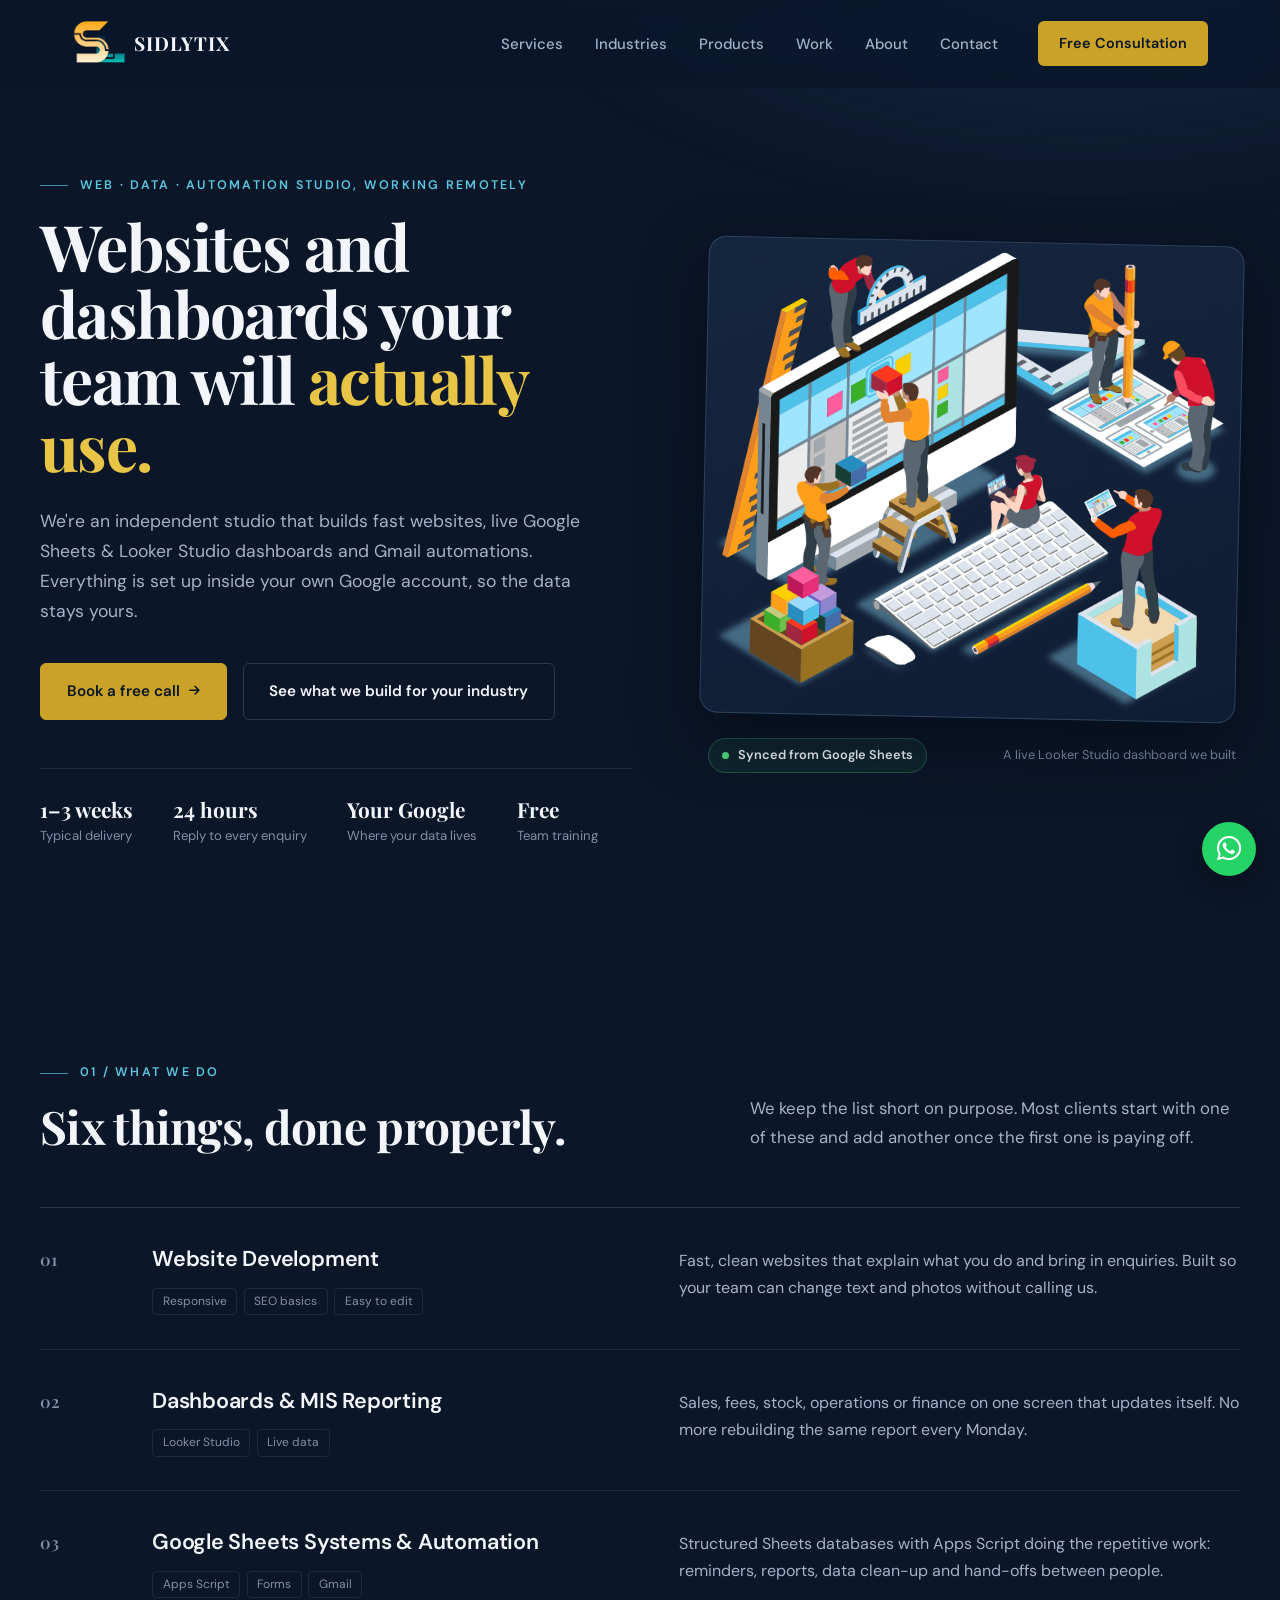
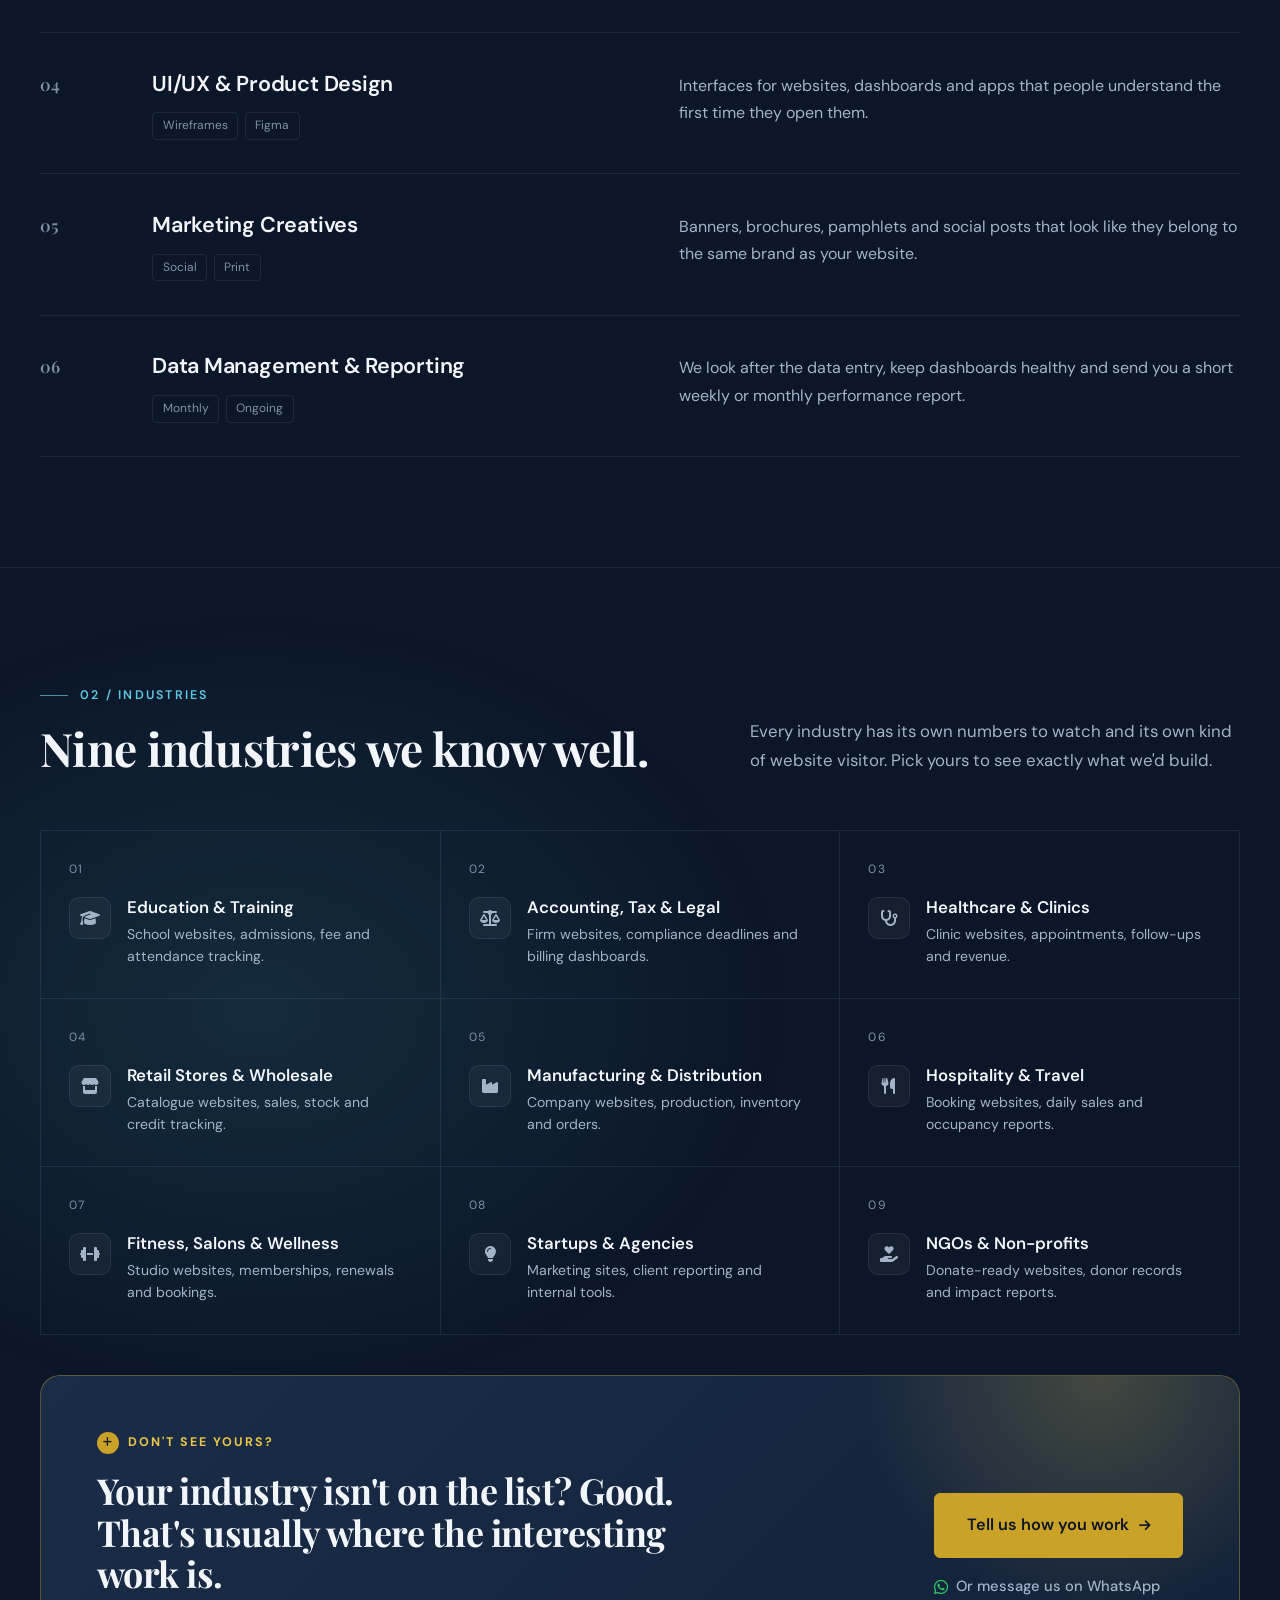
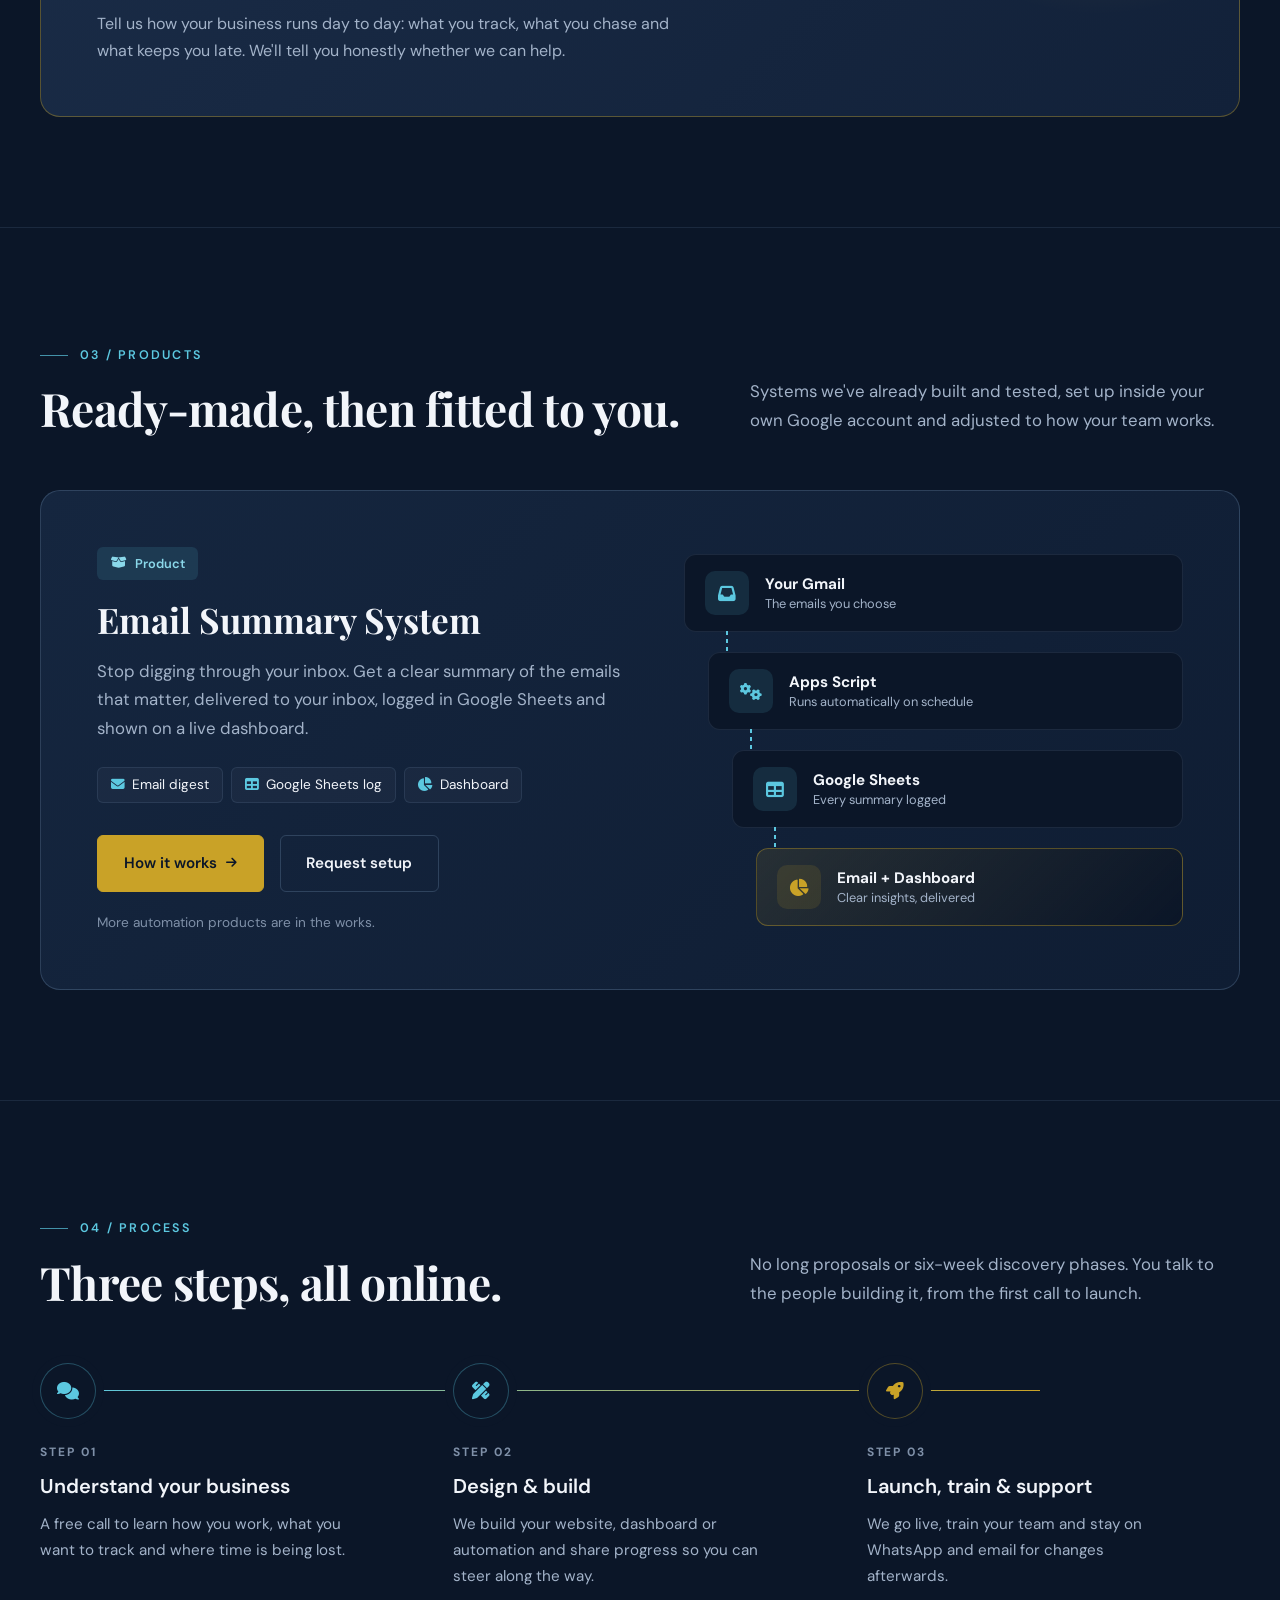
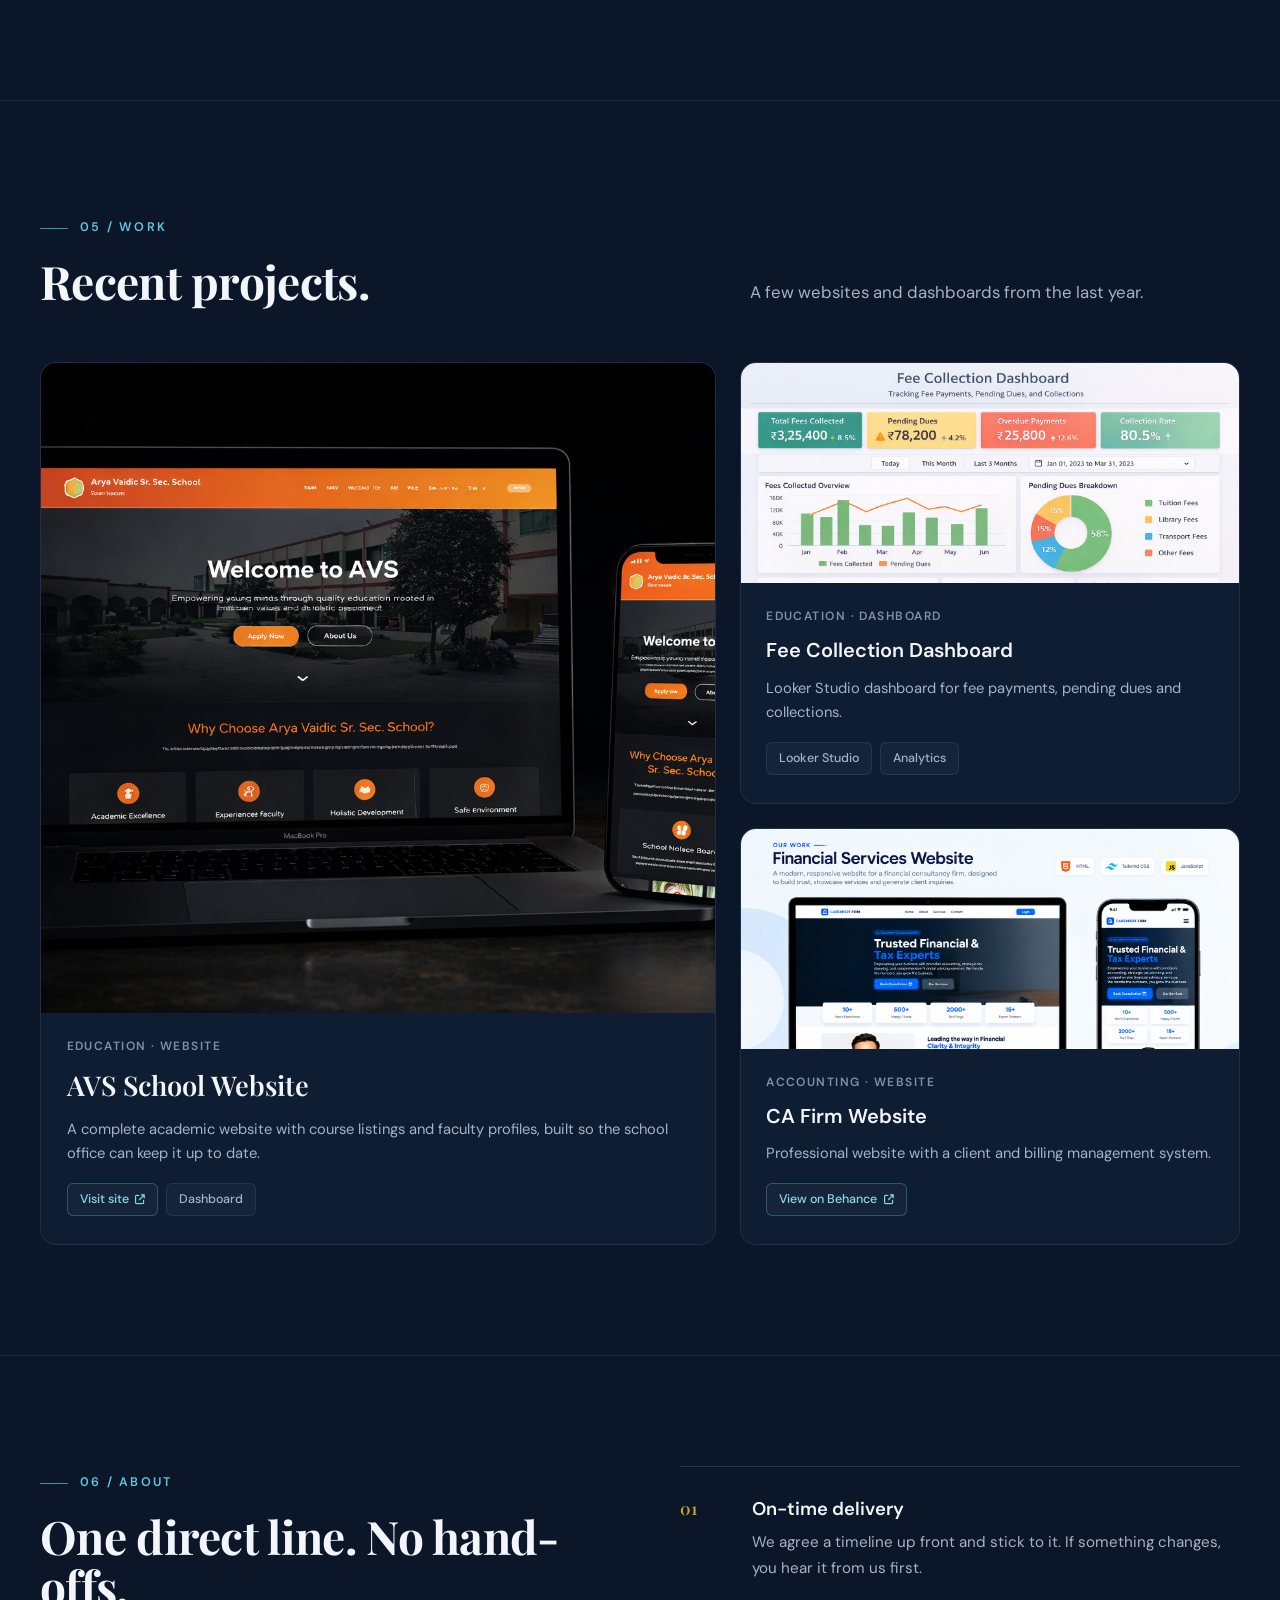
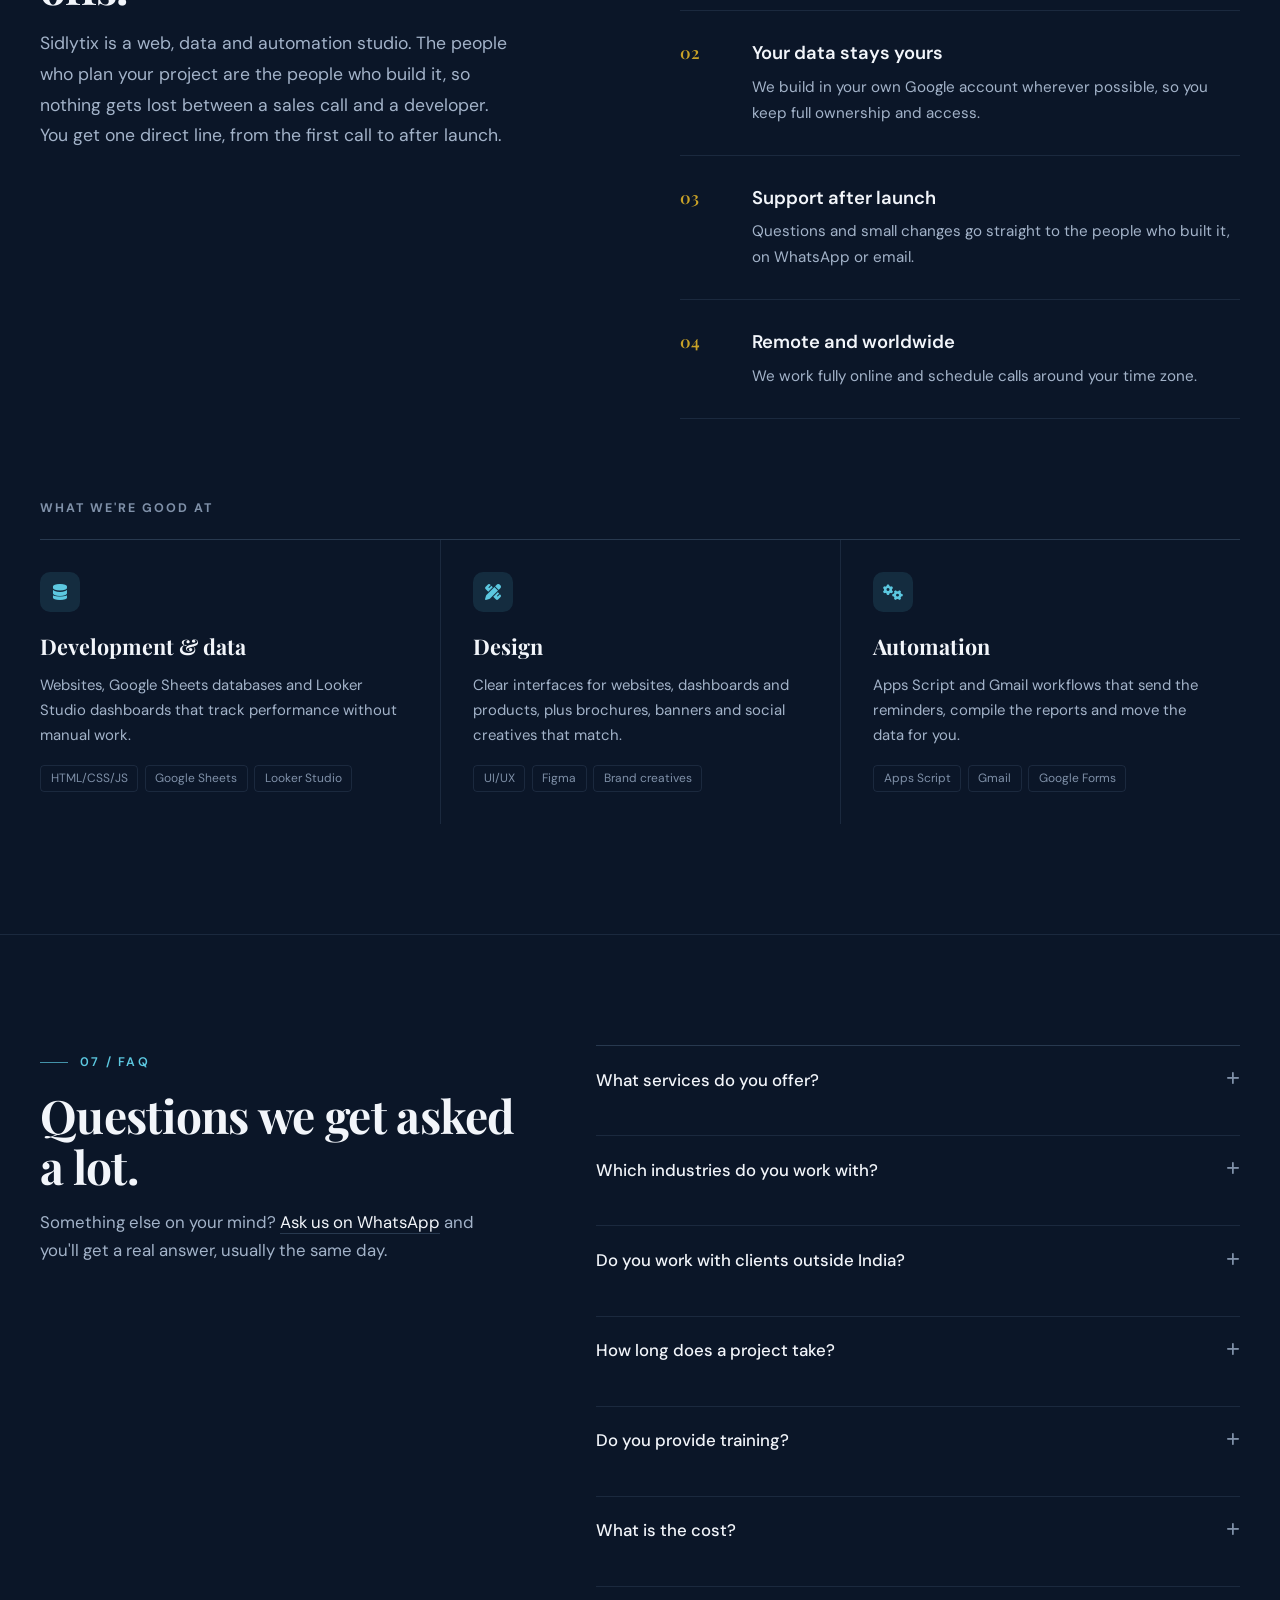
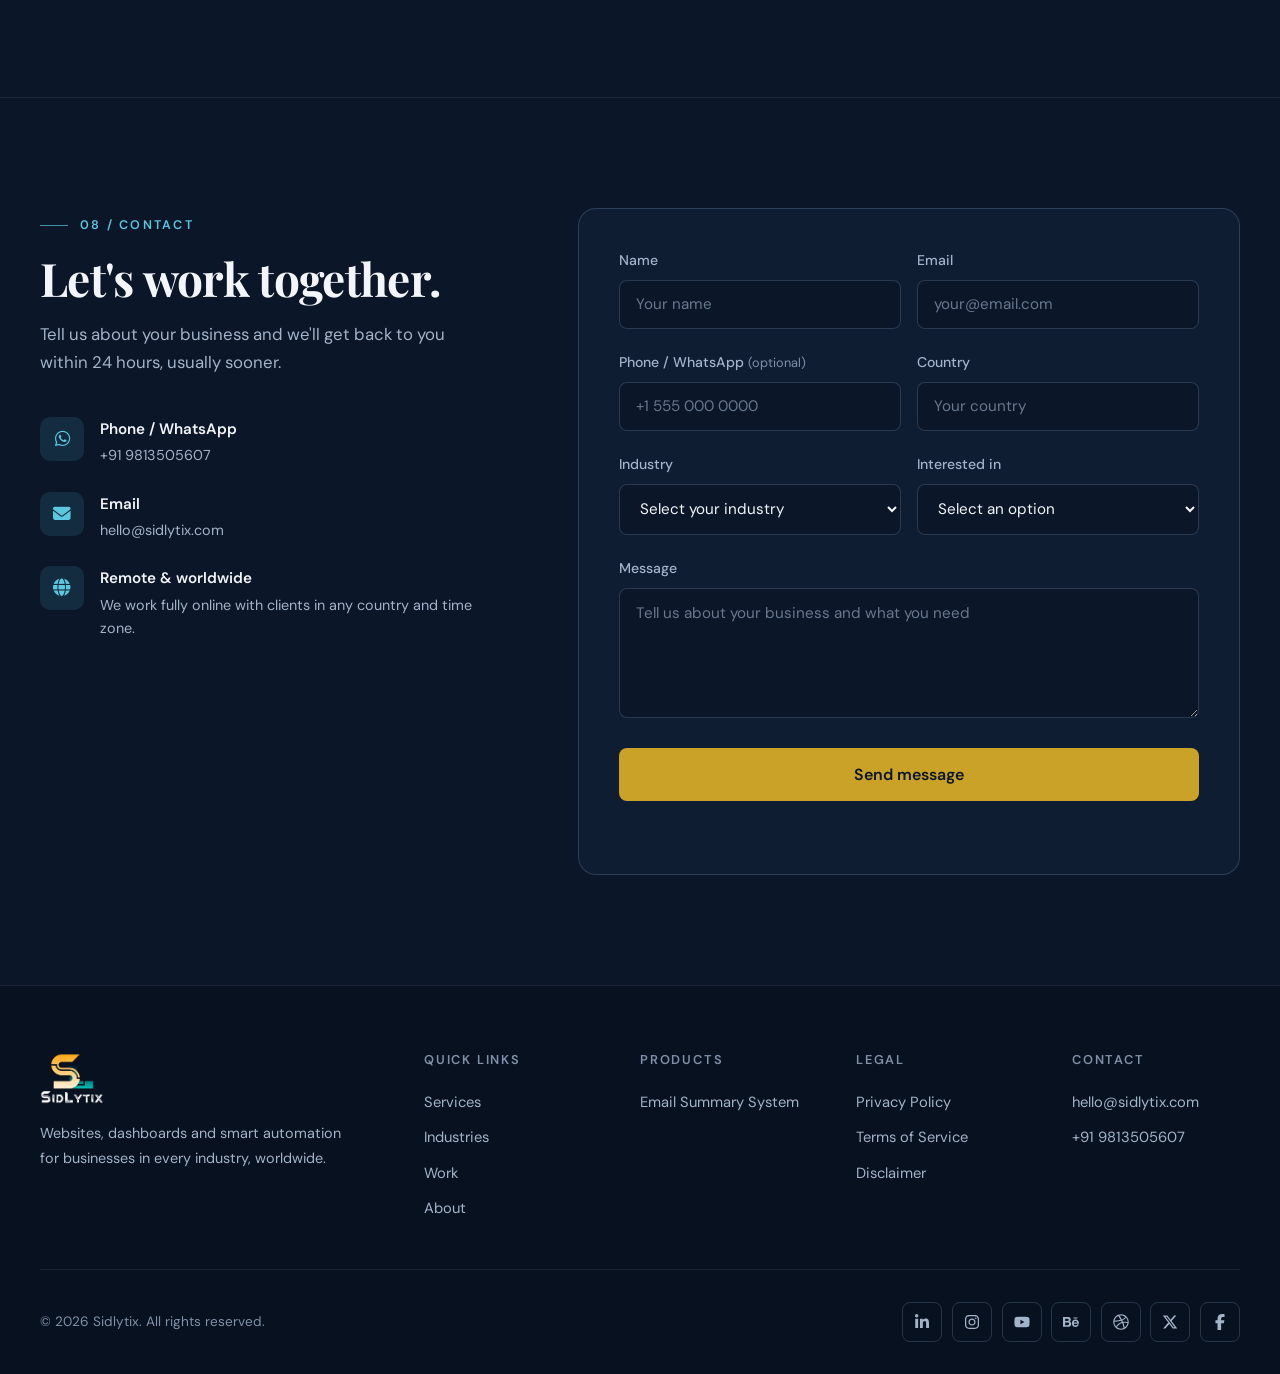
==== commit 918e6ccf: "Add files via upload" ====
--- a/index.html
+++ b/index.html
@@ -3,30 +3,36 @@
   <head>
     <meta charset="UTF-8" />
     <meta name="viewport" content="width=device-width, initial-scale=1.0" />
-    <meta http-equiv="content-language" content="en" />
     <script>document.documentElement.classList.add("js");</script>
 
-    <title>Coaching Institute Website &amp; Dashboard Developer in India | Sidlytix</title>
-
-    <meta name="description" content="We build high-converting websites and student management dashboards for coaching institutes and CA firms. Automate operations with Google Sheets &amp; Looker Studio." />
-    <meta name="keywords" content="coaching institute website developer, student management dashboard, CA firm website developer, Google Sheets dashboard, Looker Studio dashboard, MIS dashboard developer" />
+    <title>Websites, Dashboards &amp; Business Automation | Sidlytix</title>
+    <meta name="description" content="Sidlytix builds websites, Google Sheets &amp; Looker Studio dashboards and Gmail automation for businesses in every industry, worldwide. Book a free consultation." />
     <meta name="author" content="Sidlytix" />
     <meta name="robots" content="index, follow" />
-    <link rel="canonical" href="https://sidlytix.com" />
-
-    <meta property="og:title" content="Websites &amp; Dashboards for Coaching Institutes | Sidlytix" />
-    <meta property="og:description" content="Websites and student tracking dashboards for coaching institutes, schools and CA firms." />
+    <link rel="canonical" href="https://sidlytix.com/" />
+
     <meta property="og:type" content="website" />
-    <meta property="og:url" content="https://sidlytix.com" />
-    <meta property="og:image" content="https://sidlytix.com/frameBlack_01.png" />
-
+    <meta property="og:site_name" content="Sidlytix" />
+    <meta property="og:title" content="Websites, Dashboards &amp; Automation for Every Business | Sidlytix" />
+    <meta property="og:description" content="Websites, live dashboards and Google-powered automation for businesses worldwide." />
+    <meta property="og:url" content="https://sidlytix.com/" />
+    <meta property="og:image" content="https://sidlytix.com/og/og-home.jpg" />
+    <meta property="og:image:width" content="1200" />
+    <meta property="og:image:height" content="630" />
+    <meta property="og:image:alt" content="Websites, Dashboards &amp; Automation for Every Business | Sidlytix" />
     <meta name="twitter:card" content="summary_large_image" />
-    <meta name="twitter:title" content="Websites &amp; Dashboards for Coaching Institutes | Sidlytix" />
-    <meta name="twitter:description" content="Websites and dashboards for coaching institutes, schools and CA firms." />
-    <meta name="twitter:image" content="https://sidlytix.com/frameBlack_01.png" />
-
-    <meta name="theme-color" content="#1e3a5f" />
+    <meta name="twitter:title" content="Websites, Dashboards &amp; Automation for Every Business | Sidlytix" />
+    <meta name="twitter:description" content="Websites, live dashboards and Google-powered automation for businesses worldwide." />
+    <meta name="twitter:image" content="https://sidlytix.com/og/og-home.jpg" />
+
+    <meta name="theme-color" content="#0b1628" />
     <link rel="icon" type="image/png" href="favicon.png" />
+
+    <link rel="preload" href="fonts/dm-sans-400.woff2" as="font" type="font/woff2" crossorigin />
+    <link rel="preload" href="fonts/playfair-display-700.woff2" as="font" type="font/woff2" crossorigin />
+    <link rel="stylesheet" href="style.css" />
+    <link rel="stylesheet" href="https://cdnjs.cloudflare.com/ajax/libs/font-awesome/6.4.0/css/all.min.css" media="print" onload="this.media='all'" />
+    <noscript><link rel="stylesheet" href="https://cdnjs.cloudflare.com/ajax/libs/font-awesome/6.4.0/css/all.min.css" /></noscript>
 
     <script type="application/ld+json">
       {
@@ -37,7 +43,9 @@
         "logo": "https://sidlytix.com/s-logo-01.png",
         "email": "hello@sidlytix.com",
         "telephone": "+919813505607",
-        "sameAs": ["https://www.linkedin.com/company/sidlytix"]
+        "areaServed": "Worldwide",
+        "description": "Websites, dashboards and Google-powered business automation for businesses in every industry.",
+        "sameAs": ["https://www.linkedin.com/company/sidlytix", "https://www.instagram.com/sidlytix", "https://www.youtube.com/@sidlytix", "https://www.behance.net/sidlytix", "https://dribbble.com/sidlytix", "https://x.com/sidlytix", "https://www.facebook.com/sidlytix"]
       }
     </script>
     <script type="application/ld+json">
@@ -48,96 +56,71 @@
           {
             "@type": "Question",
             "name": "What services do you offer?",
-            "acceptedAnswer": {
-              "@type": "Answer",
-              "text": "We offer professional website development and custom dashboards using Google Sheets and Looker Studio for coaching institutes and CA firms. UI/UX design for websites, dashboards and digital products. Also includes marketing creatives like banners, pamphlets and promotional designs."
-            }
+            "acceptedAnswer": { "@type": "Answer", "text": "Website development, custom dashboards with Google Sheets and Looker Studio, Google Sheets systems and automation, UI/UX design, marketing creatives and ongoing data management. We also offer ready-made automation products such as our Email Summary System." }
+          },
+          {
+            "@type": "Question",
+            "name": "Which industries do you work with?",
+            "acceptedAnswer": { "@type": "Answer", "text": "Mostly education, accounting and legal, healthcare, retail and wholesale, manufacturing, hospitality, fitness and wellness, startups and agencies, and NGOs. If your business runs on data and email, we can usually help." }
+          },
+          {
+            "@type": "Question",
+            "name": "Do you work with clients outside India?",
+            "acceptedAnswer": { "@type": "Answer", "text": "Yes. We work fully online with clients worldwide over email, WhatsApp and video calls, and schedule meetings around your time zone." }
           },
           {
             "@type": "Question",
             "name": "How long does a project take?",
-            "acceptedAnswer": {
-              "@type": "Answer",
-              "text": "Most websites take 2-3 weeks. Dashboard projects typically take 1-2 weeks. We'll provide a timeline during consultation."
-            }
+            "acceptedAnswer": { "@type": "Answer", "text": "Most websites take 2-3 weeks. Dashboard projects typically take 1-2 weeks. We'll give you a timeline during the first call." }
           },
           {
             "@type": "Question",
             "name": "Do you provide training?",
-            "acceptedAnswer": {
-              "@type": "Answer",
-              "text": "Yes, we provide complete training to help your team manage the website and dashboards independently."
-            }
+            "acceptedAnswer": { "@type": "Answer", "text": "Yes. Every project ends with a training session so your team can update the website and use the dashboards on their own." }
           },
           {
             "@type": "Question",
             "name": "What is the cost?",
-            "acceptedAnswer": {
-              "@type": "Answer",
-              "text": "Costs vary based on requirements. We offer competitive pricing with transparent quotes. Contact us for a free consultation."
-            }
+            "acceptedAnswer": { "@type": "Answer", "text": "It depends on what you need. After a free call we send a fixed written quote, so there are no surprises later." }
           }
         ]
       }
     </script>
-
-    <link rel="preconnect" href="https://fonts.googleapis.com" />
-    <link rel="preconnect" href="https://fonts.gstatic.com" crossorigin />
-    <link
-      href="https://fonts.googleapis.com/css2?family=DM+Sans:wght@400;500;600;700&family=Playfair+Display:wght@600;700&display=swap"
-      rel="stylesheet"
-    />
-    <link
-      rel="stylesheet"
-      href="https://cdnjs.cloudflare.com/ajax/libs/font-awesome/6.4.0/css/all.min.css"
-    />
-    <link rel="stylesheet" href="style.css" />
   </head>
-  <body>
+  <body data-page="home">
     <a href="#main" class="skip-link">Skip to content</a>
 
-    <!-- ===== HEADER ===== -->
     <header class="header" id="header">
       <div class="header-container">
         <a href="#home" class="logo">
           <img src="s-logo-01.png" alt="Sidlytix Logo" />
           <span class="logo-text">SIDLYTIX</span>
         </a>
-
         <nav class="nav-container" aria-label="Main">
           <ul class="nav-menu">
-            <li><a href="#home" class="nav-link active">Home</a></li>
             <li><a href="#services" class="nav-link">Services</a></li>
+            <li><a href="industries.html" class="nav-link">Industries</a></li>
+            <li><a href="#products" class="nav-link">Products</a></li>
             <li><a href="#portfolio" class="nav-link">Work</a></li>
             <li><a href="#about" class="nav-link">About</a></li>
             <li><a href="#contact" class="nav-link">Contact</a></li>
           </ul>
-
           <a href="#contact" class="header-cta">Free Consultation</a>
-
-          <button
-            class="hamburger"
-            id="hamburger"
-            type="button"
-            aria-label="Open menu"
-            aria-expanded="false"
-            aria-controls="mobileNav"
-          >
-            <span></span>
-            <span></span>
-            <span></span>
+          <button class="hamburger" id="hamburger" type="button" aria-label="Open menu" aria-expanded="false" aria-controls="mobileNav">
+            <span></span><span></span><span></span>
           </button>
         </nav>
       </div>
     </header>
 
-    <!-- Mobile Navigation -->
     <nav class="mobile-nav" id="mobileNav" aria-label="Mobile">
-      <a href="#home" class="nav-link">Home</a>
       <a href="#services" class="nav-link">Services</a>
+      <a href="industries.html" class="nav-link">Industries</a>
+      <a href="#products" class="nav-link">Products</a>
       <a href="#portfolio" class="nav-link">Work</a>
       <a href="#about" class="nav-link">About</a>
       <a href="#contact" class="nav-link">Contact</a>
+      <a href="#contact" class="btn-primary nav-link-cta">Free Consultation</a>
     </nav>
 
     <main id="main">
@@ -145,421 +128,460 @@
       <section class="hero" id="home">
         <div class="hero-container">
           <div class="hero-content">
-            <div class="hero-badge fade-in fade-in-delay-1">
-              <i class="fas fa-star" aria-hidden="true"></i>
-              Trusted by Institutions &amp; Firms
-            </div>
+            <p class="eyebrow fade-in fade-in-delay-1">Web &middot; Data &middot; Automation studio, working remotely</p>
 
             <h1 class="hero-title fade-in fade-in-delay-2">
-              Professional Websites &amp; <span>Dashboards</span> for Your
-              Business
+              Websites and dashboards your team will <em>actually use.</em>
             </h1>
 
             <p class="hero-description fade-in fade-in-delay-3">
-              We build websites and tracking dashboards for
-              <span class="hl">Coaching Institutes</span> and
-              <span class="hl">CA Firms</span>. Turn data into decisions with
-              our custom solutions.
+              We're an independent studio that builds fast websites, live Google Sheets &amp; Looker Studio
+              dashboards and Gmail automations. Everything is set up inside your own Google account,
+              so the data stays yours.
             </p>
 
             <div class="hero-buttons fade-in fade-in-delay-4">
-              <a href="#contact" class="btn-primary">Book Free Consultation</a>
-              <a href="#portfolio" class="btn-secondary">View Our Work</a>
-            </div>
-
-            <div class="hero-stats fade-in fade-in-delay-5">
-              <div class="stat-item">
-                <span class="stat-label">End-to-end system</span>
-              </div>
-              <div class="stat-item">
-                <span class="stat-label">Fast delivery</span>
-              </div>
-              <div class="stat-item">
-                <span class="stat-label">Simple &amp; practical solutions</span>
-              </div>
-              <div class="stat-item">
-                <span class="stat-label">98% Client Satisfaction</span>
-              </div>
-            </div>
-          </div>
-
-          <div class="hero-image fade-in fade-in-delay-3">
-            <img
-              src="hero02.png"
-              alt="Sidlytix Dashboard Preview"
-              class="hero-image-animated"
-              fetchpriority="high"
-              decoding="async"
-            />
-          </div>
-        </div>
-
-        <div class="scroll-indicator" aria-hidden="true">
-          <span>Scroll</span>
-          <div class="mouse"></div>
+              <a href="#contact" class="btn-primary">Book a free call <i class="fas fa-arrow-right" aria-hidden="true"></i></a>
+              <a href="industries.html" class="btn-secondary">See what we build for your industry</a>
+            </div>
+
+            <dl class="hero-facts fade-in fade-in-delay-5">
+              <div><dt>1&ndash;3 weeks</dt><dd>Typical delivery</dd></div>
+              <div><dt>24 hours</dt><dd>Reply to every enquiry</dd></div>
+              <div><dt>Your Google</dt><dd>Where your data lives</dd></div>
+              <div><dt>Free</dt><dd>Team training</dd></div>
+            </dl>
+          </div>
+
+          <figure class="hero-figure fade-in fade-in-delay-3">
+            <div class="hero-frame">
+              <img src="hero02.png" alt="Sidlytix dashboard preview" fetchpriority="high" decoding="async" />
+            </div>
+            <figcaption>
+              <span class="hero-note"><span class="live-dot" aria-hidden="true"></span> Synced from Google Sheets</span>
+              <span class="hero-cap">A live Looker Studio dashboard we built</span>
+            </figcaption>
+          </figure>
         </div>
       </section>
 
       <!-- ===== SERVICES ===== -->
-      <section class="section services-section" id="services">
-        <div class="section-header">
-          <span class="section-subtitle">What We Offer</span>
-          <h2 class="section-title">Our Services</h2>
-          <p class="section-description">
-            Smart Digital Systems and Design that simplify your business.
-          </p>
-        </div>
-
-        <div class="services-grid">
-          <div class="service-card">
-            <div class="service-icon">
-              <i class="fas fa-graduation-cap" aria-hidden="true"></i>
-            </div>
-            <h3 class="service-title">Coaching Institute Websites</h3>
-            <p class="service-description">
-              Professional websites that help coaching institutes attract more
-              admissions, showcase results &amp; build trust with students and
-              parents. Fully responsive and easy to manage.
+      <section class="section" id="services">
+        <div class="section-header section-header--split">
+          <div>
+            <span class="section-subtitle">01 / What we do</span>
+            <h2 class="section-title">Six things, done properly.</h2>
+          </div>
+          <p class="section-description">We keep the list short on purpose. Most clients start with one of these and add another once the first one is paying off.</p>
+        </div>
+
+        <ol class="svc-list">
+          <li class="svc-row">
+            <span class="svc-num">01</span>
+            <div class="svc-main">
+              <h3 class="svc-title">Website Development</h3>
+              <ul class="svc-tags"><li>Responsive</li><li>SEO basics</li><li>Easy to edit</li></ul>
+            </div>
+            <p class="svc-desc">Fast, clean websites that explain what you do and bring in enquiries. Built so your team can change text and photos without calling us.</p>
+          </li>
+          <li class="svc-row">
+            <span class="svc-num">02</span>
+            <div class="svc-main">
+              <h3 class="svc-title">Dashboards &amp; MIS Reporting</h3>
+              <ul class="svc-tags"><li>Looker Studio</li><li>Live data</li></ul>
+            </div>
+            <p class="svc-desc">Sales, fees, stock, operations or finance on one screen that updates itself. No more rebuilding the same report every Monday.</p>
+          </li>
+          <li class="svc-row">
+            <span class="svc-num">03</span>
+            <div class="svc-main">
+              <h3 class="svc-title">Google Sheets Systems &amp; Automation</h3>
+              <ul class="svc-tags"><li>Apps Script</li><li>Forms</li><li>Gmail</li></ul>
+            </div>
+            <p class="svc-desc">Structured Sheets databases with Apps Script doing the repetitive work: reminders, reports, data clean-up and hand-offs between people.</p>
+          </li>
+          <li class="svc-row">
+            <span class="svc-num">04</span>
+            <div class="svc-main">
+              <h3 class="svc-title">UI/UX &amp; Product Design</h3>
+              <ul class="svc-tags"><li>Wireframes</li><li>Figma</li></ul>
+            </div>
+            <p class="svc-desc">Interfaces for websites, dashboards and apps that people understand the first time they open them.</p>
+          </li>
+          <li class="svc-row">
+            <span class="svc-num">05</span>
+            <div class="svc-main">
+              <h3 class="svc-title">Marketing Creatives</h3>
+              <ul class="svc-tags"><li>Social</li><li>Print</li></ul>
+            </div>
+            <p class="svc-desc">Banners, brochures, pamphlets and social posts that look like they belong to the same brand as your website.</p>
+          </li>
+          <li class="svc-row">
+            <span class="svc-num">06</span>
+            <div class="svc-main">
+              <h3 class="svc-title">Data Management &amp; Reporting</h3>
+              <ul class="svc-tags"><li>Monthly</li><li>Ongoing</li></ul>
+            </div>
+            <p class="svc-desc">We look after the data entry, keep dashboards healthy and send you a short weekly or monthly performance report.</p>
+          </li>
+        </ol>
+      </section>
+
+      <!-- ===== INDUSTRIES ===== -->
+      <section class="section industries-section" id="industries">
+        <div class="section-header section-header--split">
+          <div>
+            <span class="section-subtitle">02 / Industries</span>
+            <h2 class="section-title">Nine industries we know well.</h2>
+          </div>
+          <p class="section-description">Every industry has its own numbers to watch and its own kind of website visitor. Pick yours to see exactly what we'd build.</p>
+        </div>
+
+        <div class="ind-tiles">
+          <a href="industries.html#education" class="ind-tile" style="--c:#818cf8;--c-rgb:129,140,248">
+            <span class="ind-tile-num">01</span>
+            <span class="ind-tile-icon"><i class="fas fa-graduation-cap" aria-hidden="true"></i></span>
+            <h3 class="ind-tile-title">Education &amp; Training</h3>
+            <p class="ind-tile-text">School websites, admissions, fee and attendance tracking.</p>
+            <i class="fas fa-arrow-right ind-tile-arrow" aria-hidden="true"></i>
+          </a>
+          <a href="industries.html#accounting" class="ind-tile" style="--c:#34d399;--c-rgb:52,211,153">
+            <span class="ind-tile-num">02</span>
+            <span class="ind-tile-icon"><i class="fas fa-scale-balanced" aria-hidden="true"></i></span>
+            <h3 class="ind-tile-title">Accounting, Tax &amp; Legal</h3>
+            <p class="ind-tile-text">Firm websites, compliance deadlines and billing dashboards.</p>
+            <i class="fas fa-arrow-right ind-tile-arrow" aria-hidden="true"></i>
+          </a>
+          <a href="industries.html#healthcare" class="ind-tile" style="--c:#22d3ee;--c-rgb:34,211,238">
+            <span class="ind-tile-num">03</span>
+            <span class="ind-tile-icon"><i class="fas fa-stethoscope" aria-hidden="true"></i></span>
+            <h3 class="ind-tile-title">Healthcare &amp; Clinics</h3>
+            <p class="ind-tile-text">Clinic websites, appointments, follow-ups and revenue.</p>
+            <i class="fas fa-arrow-right ind-tile-arrow" aria-hidden="true"></i>
+          </a>
+          <a href="industries.html#retail" class="ind-tile" style="--c:#ff7a6b;--c-rgb:255,122,107">
+            <span class="ind-tile-num">04</span>
+            <span class="ind-tile-icon"><i class="fas fa-store" aria-hidden="true"></i></span>
+            <h3 class="ind-tile-title">Retail Stores &amp; Wholesale</h3>
+            <p class="ind-tile-text">Catalogue websites, sales, stock and credit tracking.</p>
+            <i class="fas fa-arrow-right ind-tile-arrow" aria-hidden="true"></i>
+          </a>
+          <a href="industries.html#manufacturing" class="ind-tile" style="--c:#ff9f43;--c-rgb:255,159,67">
+            <span class="ind-tile-num">05</span>
+            <span class="ind-tile-icon"><i class="fas fa-industry" aria-hidden="true"></i></span>
+            <h3 class="ind-tile-title">Manufacturing &amp; Distribution</h3>
+            <p class="ind-tile-text">Company websites, production, inventory and orders.</p>
+            <i class="fas fa-arrow-right ind-tile-arrow" aria-hidden="true"></i>
+          </a>
+          <a href="industries.html#hospitality" class="ind-tile" style="--c:#f472b6;--c-rgb:244,114,182">
+            <span class="ind-tile-num">06</span>
+            <span class="ind-tile-icon"><i class="fas fa-utensils" aria-hidden="true"></i></span>
+            <h3 class="ind-tile-title">Hospitality &amp; Travel</h3>
+            <p class="ind-tile-text">Booking websites, daily sales and occupancy reports.</p>
+            <i class="fas fa-arrow-right ind-tile-arrow" aria-hidden="true"></i>
+          </a>
+          <a href="industries.html#fitness" class="ind-tile" style="--c:#a3e635;--c-rgb:163,230,53">
+            <span class="ind-tile-num">07</span>
+            <span class="ind-tile-icon"><i class="fas fa-dumbbell" aria-hidden="true"></i></span>
+            <h3 class="ind-tile-title">Fitness, Salons &amp; Wellness</h3>
+            <p class="ind-tile-text">Studio websites, memberships, renewals and bookings.</p>
+            <i class="fas fa-arrow-right ind-tile-arrow" aria-hidden="true"></i>
+          </a>
+          <a href="industries.html#startups" class="ind-tile" style="--c:#60a5fa;--c-rgb:96,165,250">
+            <span class="ind-tile-num">08</span>
+            <span class="ind-tile-icon"><i class="fas fa-lightbulb" aria-hidden="true"></i></span>
+            <h3 class="ind-tile-title">Startups &amp; Agencies</h3>
+            <p class="ind-tile-text">Marketing sites, client reporting and internal tools.</p>
+            <i class="fas fa-arrow-right ind-tile-arrow" aria-hidden="true"></i>
+          </a>
+          <a href="industries.html#ngo" class="ind-tile" style="--c:#c084fc;--c-rgb:192,132,252">
+            <span class="ind-tile-num">09</span>
+            <span class="ind-tile-icon"><i class="fas fa-hand-holding-heart" aria-hidden="true"></i></span>
+            <h3 class="ind-tile-title">NGOs &amp; Non-profits</h3>
+            <p class="ind-tile-text">Donate-ready websites, donor records and impact reports.</p>
+            <i class="fas fa-arrow-right ind-tile-arrow" aria-hidden="true"></i>
+          </a>
+        </div>
+
+        <!-- The one big "not listed" call to action -->
+        <div class="cta-wide">
+          <div class="cta-wide-copy">
+            <span class="cta-wide-label"><i class="fas fa-plus" aria-hidden="true"></i> Don't see yours?</span>
+            <h3 class="cta-wide-title">Your industry isn't on the list? Good. That's usually where the interesting work is.</h3>
+            <p>Tell us how your business runs day to day: what you track, what you chase and what keeps you late. We'll tell you honestly whether we can help.</p>
+          </div>
+          <div class="cta-wide-actions">
+            <a href="?industry=other#contact" class="btn-primary btn-lg">Tell us how you work <i class="fas fa-arrow-right" aria-hidden="true"></i></a>
+            <a href="https://wa.me/919813505607?text=Hi%20Sidlytix%2C%20my%20industry%20isn%27t%20listed%20on%20your%20site." class="btn-text" target="_blank" rel="noopener noreferrer">
+              <i class="fab fa-whatsapp" aria-hidden="true"></i> Or message us on WhatsApp
+            </a>
+          </div>
+        </div>
+      </section>
+
+      <!-- ===== PRODUCTS ===== -->
+      <section class="section products-section" id="products">
+        <div class="section-header section-header--split">
+          <div>
+            <span class="section-subtitle">03 / Products</span>
+            <h2 class="section-title">Ready-made, then fitted to you.</h2>
+          </div>
+          <p class="section-description">Systems we've already built and tested, set up inside your own Google account and adjusted to how your team works.</p>
+        </div>
+
+        <div class="product-spotlight">
+          <div class="product-info">
+            <span class="product-label"><i class="fas fa-box-open" aria-hidden="true"></i> Product</span>
+            <h3 class="product-title">Email Summary System</h3>
+            <p class="product-text">
+              Stop digging through your inbox. Get a clear summary of the emails that matter,
+              delivered to your inbox, logged in Google Sheets and shown on a live dashboard.
             </p>
-          </div>
-
-          <div class="service-card">
-            <div class="service-icon">
-              <i class="fas fa-chart-line" aria-hidden="true"></i>
-            </div>
-            <h3 class="service-title">Student &amp; Fee Dashboards</h3>
-            <p class="service-description">
-              Track student enrollment, fee collection, attendance and batch
-              performance in one simple dashboard. By custom Google Sheets and
-              Looker Studio dashboards.
-            </p>
-          </div>
-
-          <div class="service-card">
-            <div class="service-icon">
-              <i class="fas fa-calculator" aria-hidden="true"></i>
-            </div>
-            <h3 class="service-title">CA &amp; Accounting Firm Solutions</h3>
-            <p class="service-description">
-              Professional websites and client management dashboards for
-              accounting professionals.
-            </p>
-          </div>
-
-          <div class="service-card">
-            <div class="service-icon">
-              <i class="fas fa-database" aria-hidden="true"></i>
-            </div>
-            <h3 class="service-title">Data Management &amp; Reporting</h3>
-            <p class="service-description">
-              Ongoing data entry, dashboard maintenance and monthly/weekly
-              performance reports.
-            </p>
-          </div>
-
-          <div class="service-card">
-            <div class="service-icon">
-              <i class="fas fa-paint-brush" aria-hidden="true"></i>
-            </div>
-            <h3 class="service-title">Additional Design Support</h3>
-            <p class="service-description">
-              We also provide marketing and design support for coaching
-              institutes and businesses: <br />
-              • Banner design <br />
-              • Pamphlet / brochure design <br />
-              • Social media creatives <br />
-              • Product UI design <br />
-              • Landing page UI/UX
-            </p>
+            <ul class="chip-list">
+              <li class="chip"><i class="fas fa-envelope" aria-hidden="true"></i> Email digest</li>
+              <li class="chip"><i class="fas fa-table" aria-hidden="true"></i> Google Sheets log</li>
+              <li class="chip"><i class="fas fa-chart-pie" aria-hidden="true"></i> Dashboard</li>
+            </ul>
+            <div class="product-actions">
+              <a href="email-summary.html" class="btn-primary">How it works <i class="fas fa-arrow-right" aria-hidden="true"></i></a>
+              <a href="?interest=email-summary#contact" class="btn-secondary">Request setup</a>
+            </div>
+            <p class="product-note">More automation products are in the works.</p>
+          </div>
+
+          <div class="pipeline-wrap" aria-hidden="true">
+            <div class="pipeline">
+              <div class="pipe-step">
+                <span class="pipe-icon"><i class="fas fa-inbox"></i></span>
+                <span class="pipe-text"><strong>Your Gmail</strong><span>The emails you choose</span></span>
+              </div>
+              <div class="pipe-step">
+                <span class="pipe-icon"><i class="fas fa-gears"></i></span>
+                <span class="pipe-text"><strong>Apps Script</strong><span>Runs automatically on schedule</span></span>
+              </div>
+              <div class="pipe-step">
+                <span class="pipe-icon"><i class="fas fa-table"></i></span>
+                <span class="pipe-text"><strong>Google Sheets</strong><span>Every summary logged</span></span>
+              </div>
+              <div class="pipe-step pipe-step--final">
+                <span class="pipe-icon"><i class="fas fa-chart-pie"></i></span>
+                <span class="pipe-text"><strong>Email + Dashboard</strong><span>Clear insights, delivered</span></span>
+              </div>
+            </div>
           </div>
         </div>
       </section>
 
       <!-- ===== HOW IT WORKS ===== -->
-      <section class="section how-it-works-section" id="how-it-works">
-        <div class="section-header">
-          <span class="section-subtitle">Our Process</span>
-          <h2 class="section-title">How It Works</h2>
-          <p class="section-description">
-            Simple process to build your website and management dashboard.
-          </p>
-        </div>
-
-        <div class="steps-grid">
-          <div class="step-card">
-            <div class="step-number">01</div>
-            <div class="step-icon">
-              <i class="fas fa-comments" aria-hidden="true"></i>
-            </div>
-            <h3 class="step-title">Understand Your Needs</h3>
-            <p class="step-description">
-              We discuss your coaching institute or CA firm structure, services
-              and what data you want to track.
-            </p>
-          </div>
-
-          <div class="step-card">
-            <div class="step-number">02</div>
-            <div class="step-icon">
-              <i class="fas fa-paint-brush" aria-hidden="true"></i>
-            </div>
-            <h3 class="step-title">Design &amp; Build</h3>
-            <p class="step-description">
-              We design your website and create dashboards for student tracking,
-              fee management and reporting.
-            </p>
-          </div>
-
-          <div class="step-card">
-            <div class="step-number">03</div>
-            <div class="step-icon">
-              <i class="fas fa-rocket" aria-hidden="true"></i>
-            </div>
-            <h3 class="step-title">Launch &amp; Support</h3>
-            <p class="step-description">
-              We launch your website and help you use the dashboard with simple
-              training and ongoing support.
-            </p>
+      <section class="section" id="how-it-works">
+        <div class="section-header section-header--split">
+          <div>
+            <span class="section-subtitle">04 / Process</span>
+            <h2 class="section-title">Three steps, all online.</h2>
+          </div>
+          <p class="section-description">No long proposals or six-week discovery phases. You talk to the people building it, from the first call to launch.</p>
+        </div>
+
+        <div class="timeline">
+          <div class="tl-step">
+            <div class="tl-dot"><i class="fas fa-comments" aria-hidden="true"></i></div>
+            <span class="tl-week">Step 01</span>
+            <h3>Understand your business</h3>
+            <p>A free call to learn how you work, what you want to track and where time is being lost.</p>
+          </div>
+          <div class="tl-step">
+            <div class="tl-dot"><i class="fas fa-pen-ruler" aria-hidden="true"></i></div>
+            <span class="tl-week">Step 02</span>
+            <h3>Design &amp; build</h3>
+            <p>We build your website, dashboard or automation and share progress so you can steer along the way.</p>
+          </div>
+          <div class="tl-step">
+            <div class="tl-dot"><i class="fas fa-rocket" aria-hidden="true"></i></div>
+            <span class="tl-week">Step 03</span>
+            <h3>Launch, train &amp; support</h3>
+            <p>We go live, train your team and stay on WhatsApp and email for changes afterwards.</p>
           </div>
         </div>
       </section>
 
       <!-- ===== PORTFOLIO ===== -->
       <section class="section portfolio-section" id="portfolio">
-        <div class="section-header">
-          <span class="section-subtitle">Our Work</span>
-          <h2 class="section-title">Recent Projects</h2>
-          <p class="section-description">
-            A selection of our recent web and dashboard projects.
-          </p>
+        <div class="section-header section-header--split">
+          <div>
+            <span class="section-subtitle">05 / Work</span>
+            <h2 class="section-title">Recent projects.</h2>
+          </div>
+          <p class="section-description">A few websites and dashboards from the last year.</p>
         </div>
 
         <div class="portfolio-grid">
-          <div class="portfolio-card">
-            <img
-              src="avspro.png"
-              alt="Coaching Institute Website"
-              class="portfolio-image"
-              loading="lazy"
-              decoding="async"
-            />
+          <article class="portfolio-card portfolio-card--feature">
+            <img src="avspro.png" alt="AVS School website" class="portfolio-image" loading="lazy" decoding="async" />
             <div class="portfolio-content">
+              <span class="portfolio-kicker">Education &middot; Website</span>
               <h3 class="portfolio-title">AVS School Website</h3>
-              <p class="portfolio-description">
-                Designed and developed a complete academic website featuring
-                course listings and faculty profiles.
-              </p>
+              <p class="portfolio-description">A complete academic website with course listings and faculty profiles, built so the school office can keep it up to date.</p>
               <div class="portfolio-tags">
-                <a
-                  href="https://www.aryavaidicsrsecschool.in/"
-                  target="_blank"
-                  rel="noopener noreferrer"
-                  aria-label="Website (opens AVS School website in a new tab)"
-                >
-                  <span class="portfolio-tag">Website</span>
+                <a href="https://www.aryavaidicsrsecschool.in/" target="_blank" rel="noopener noreferrer" aria-label="Visit AVS School website (opens in a new tab)">
+                  <span class="portfolio-tag">Visit site <i class="fas fa-arrow-up-right-from-square" aria-hidden="true"></i></span>
                 </a>
                 <span class="portfolio-tag">Dashboard</span>
               </div>
             </div>
-          </div>
-
-          <div class="portfolio-card">
-            <img
-              src="dashpro.png"
-              alt="Fee Management Dashboard"
-              class="portfolio-image"
-              loading="lazy"
-              decoding="async"
-            />
+          </article>
+
+          <article class="portfolio-card">
+            <img src="dashpro.png" alt="Fee collection dashboard" class="portfolio-image" loading="lazy" decoding="async" />
             <div class="portfolio-content">
+              <span class="portfolio-kicker">Education &middot; Dashboard</span>
               <h3 class="portfolio-title">Fee Collection Dashboard</h3>
-              <p class="portfolio-description">
-                Looker Studio dashboard for tracking fee payments, pending dues
-                and collections.
-              </p>
+              <p class="portfolio-description">Looker Studio dashboard for fee payments, pending dues and collections.</p>
               <div class="portfolio-tags">
                 <span class="portfolio-tag">Looker Studio</span>
                 <span class="portfolio-tag">Analytics</span>
               </div>
             </div>
-          </div>
-
-          <div class="portfolio-card">
-            <img
-              src="https://images.unsplash.com/photo-1454165804606-c3d57bc86b40?w=600&amp;h=400&amp;fit=crop"
-              alt="CA Firm Website"
-              class="portfolio-image"
-              loading="lazy"
-              decoding="async"
-            />
+          </article>
+
+          <article class="portfolio-card">
+            <img src="Financial Services Website Showcase.png" alt="CA firm website design" class="portfolio-image" loading="lazy" decoding="async" />
             <div class="portfolio-content">
+              <span class="portfolio-kicker">Accounting &middot; Website</span>
               <h3 class="portfolio-title">CA Firm Website</h3>
-              <p class="portfolio-description">
-                Professional website with client and billing management
-                system.
-              </p>
+              <p class="portfolio-description">Professional website with a client and billing management system.</p>
               <div class="portfolio-tags">
-                <span class="portfolio-tag">Website</span>
-                <!-- <span class="portfolio-tag">Client Portal</span> -->
-              </div>
-            </div>
-          </div>
-        </div>
-      </section>
-
-      <!-- ===== WHY CHOOSE US ===== -->
+                <a href="https://www.behance.net/gallery/257472149/CA-Firm-Website-CA-01" target="_blank" rel="noopener noreferrer" aria-label="View CA firm website on Behance (opens in a new tab)">
+                  <span class="portfolio-tag">View on Behance <i class="fas fa-arrow-up-right-from-square" aria-hidden="true"></i></span>
+                </a>
+              </div>
+            </div>
+          </article>
+        </div>
+      </section>
+
+      <!-- ===== ABOUT / WHY ===== -->
       <section class="section" id="about">
-        <div class="section-header">
-          <span class="section-subtitle">Why Sidlytix</span>
-          <h2 class="section-title">Built for Your Success</h2>
-          <p class="section-description">
-            We specialize in building practical systems for education and
-            finance businesses.
-          </p>
-        </div>
-
-        <div class="features-grid">
-          <div class="feature-card">
-            <div class="feature-icon">
-              <i class="fas fa-clock" aria-hidden="true"></i>
-            </div>
-            <h3 class="feature-title">On-Time Delivery</h3>
-            <p class="feature-description">
-              We respect deadlines and deliver projects as promised, every
-              single time.
-            </p>
-          </div>
-
-          <div class="feature-card">
-            <div class="feature-icon">
-              <i class="fas fa-headset" aria-hidden="true"></i>
-            </div>
-            <h3 class="feature-title">Dedicated Support</h3>
-            <p class="feature-description">
-              Direct access to our team for any questions or modifications you
-              need.
-            </p>
-          </div>
-
-          <div class="feature-card">
-            <div class="feature-icon">
-              <i class="fas fa-shield-alt" aria-hidden="true"></i>
-            </div>
-            <h3 class="feature-title">Reliable &amp; Secure</h3>
-            <p class="feature-description">
-              Your data is handled with care using industry-standard security
-              practices.
-            </p>
-          </div>
-
-          <div class="feature-card">
-            <div class="feature-icon">
-              <i class="fas fa-file-invoice-dollar" aria-hidden="true"></i>
-            </div>
-            <h3 class="feature-title">Transparent Pricing</h3>
-            <p class="feature-description">
-              No hidden costs. What we quote is what you pay.
-            </p>
-          </div>
-        </div>
-      </section>
-
-      <!-- ===== OUR TEAM ===== -->
-      <section class="section" id="team">
-        <div class="section-header">
-          <span class="section-subtitle">Our Team</span>
-          <h2 class="sr-only">Our Team</h2>
-          <p class="section-description">
-            We are a small team focused on building practical digital solutions
-            for coaching institutes, educational organizations and service
-            businesses.
-          </p>
-        </div>
-
-        <div class="features-grid team-grid">
-          <div class="feature-card">
-            <h3 class="feature-title">Developer &amp; Data Specialist</h3>
-            <p class="feature-description">
-              Handles website development, dashboard creation and data
-              management systems. Specializes in building Google Sheets based
-              systems and Looker Studio dashboards that help organizations track
-              students, fees and business performance easily.
-            </p>
-          </div>
-
-          <div class="feature-card">
-            <h3 class="feature-title">UI/UX &amp; Product Designer</h3>
-            <p class="feature-description">
-              Responsible for designing clean and user-friendly interfaces for
-              websites, dashboards and digital products. Also creates marketing
-              creatives such as banners, brochures and promotional materials for
-              coaching institutes and businesses.
-            </p>
+        <div class="about-split">
+          <div class="about-intro">
+            <span class="section-subtitle">06 / About</span>
+            <h2 class="section-title">One direct line. No hand-offs.</h2>
+            <p class="about-lead">Sidlytix is a web, data and automation studio. The people who plan your project are the people who build it, so nothing gets lost between a sales call and a developer. You get one direct line, from the first call to after launch.</p>
+          </div>
+
+          <ol class="principles">
+            <li>
+              <span class="principle-num">01</span>
+              <div>
+                <h3>On-time delivery</h3>
+                <p>We agree a timeline up front and stick to it. If something changes, you hear it from us first.</p>
+              </div>
+            </li>
+            <li>
+              <span class="principle-num">02</span>
+              <div>
+                <h3>Your data stays yours</h3>
+                <p>We build in your own Google account wherever possible, so you keep full ownership and access.</p>
+              </div>
+            </li>
+            <li>
+              <span class="principle-num">03</span>
+              <div>
+                <h3>Support after launch</h3>
+                <p>Questions and small changes go straight to the people who built it, on WhatsApp or email.</p>
+              </div>
+            </li>
+            <li>
+              <span class="principle-num">04</span>
+              <div>
+                <h3>Remote and worldwide</h3>
+                <p>We work fully online and schedule calls around your time zone.</p>
+              </div>
+            </li>
+          </ol>
+        </div>
+
+        <div class="expertise" id="expertise">
+          <h2 class="expertise-title">What we're good at</h2>
+          <div class="expertise-grid">
+            <div class="skill">
+              <span class="skill-icon"><i class="fas fa-database" aria-hidden="true"></i></span>
+              <h3>Development &amp; data</h3>
+              <p>Websites, Google Sheets databases and Looker Studio dashboards that track performance without manual work.</p>
+              <ul class="skill-tags"><li>HTML/CSS/JS</li><li>Google Sheets</li><li>Looker Studio</li></ul>
+            </div>
+            <div class="skill">
+              <span class="skill-icon"><i class="fas fa-pen-ruler" aria-hidden="true"></i></span>
+              <h3>Design</h3>
+              <p>Clear interfaces for websites, dashboards and products, plus brochures, banners and social creatives that match.</p>
+              <ul class="skill-tags"><li>UI/UX</li><li>Figma</li><li>Brand creatives</li></ul>
+            </div>
+            <div class="skill">
+              <span class="skill-icon"><i class="fas fa-gears" aria-hidden="true"></i></span>
+              <h3>Automation</h3>
+              <p>Apps Script and Gmail workflows that send the reminders, compile the reports and move the data for you.</p>
+              <ul class="skill-tags"><li>Apps Script</li><li>Gmail</li><li>Google Forms</li></ul>
+            </div>
           </div>
         </div>
       </section>
 
       <!-- ===== FAQ ===== -->
       <section class="section faq-section" id="faq">
-        <div class="section-header">
-          <span class="section-subtitle">FAQ</span>
-          <h2 class="section-title">Frequently Asked Questions</h2>
-        </div>
-
-        <div class="faq-container">
-          <div class="faq-item">
-            <button class="faq-question" type="button" aria-expanded="false" aria-controls="faq-a1" id="faq-q1">
-              <span>What services do you offer?</span>
-              <i class="fas fa-plus faq-icon" aria-hidden="true"></i>
-            </button>
-            <div class="faq-answer" id="faq-a1" role="region" aria-labelledby="faq-q1">
-              <p>
-                - We offer professional website development and custom
-                dashboards using Google Sheets and Looker Studio for coaching
-                institutes and CA firms. <br />
-                - UI/UX design for websites, dashboards and digital products.
-                Also includes marketing creatives like banners, pamphlets and
-                promotional designs.
-              </p>
-            </div>
-          </div>
-
-          <div class="faq-item">
-            <button class="faq-question" type="button" aria-expanded="false" aria-controls="faq-a2" id="faq-q2">
-              <span>How long does a project take?</span>
-              <i class="fas fa-plus faq-icon" aria-hidden="true"></i>
-            </button>
-            <div class="faq-answer" id="faq-a2" role="region" aria-labelledby="faq-q2">
-              <p>
-                Most websites take 2-3 weeks. Dashboard projects typically take
-                1-2 weeks. We'll provide a timeline during consultation.
-              </p>
-            </div>
-          </div>
-
-          <div class="faq-item">
-            <button class="faq-question" type="button" aria-expanded="false" aria-controls="faq-a3" id="faq-q3">
-              <span>Do you provide training?</span>
-              <i class="fas fa-plus faq-icon" aria-hidden="true"></i>
-            </button>
-            <div class="faq-answer" id="faq-a3" role="region" aria-labelledby="faq-q3">
-              <p>
-                Yes, we provide complete training to help your team manage the
-                website and dashboards independently.
-              </p>
-            </div>
-          </div>
-
-          <div class="faq-item">
-            <button class="faq-question" type="button" aria-expanded="false" aria-controls="faq-a4" id="faq-q4">
-              <span>What is the cost?</span>
-              <i class="fas fa-plus faq-icon" aria-hidden="true"></i>
-            </button>
-            <div class="faq-answer" id="faq-a4" role="region" aria-labelledby="faq-q4">
-              <p>
-                Costs vary based on requirements. We offer competitive pricing
-                with transparent quotes. Contact us for a free consultation.
-              </p>
+        <div class="faq-split">
+          <div class="faq-intro">
+            <span class="section-subtitle">07 / FAQ</span>
+            <h2 class="section-title">Questions we get asked a lot.</h2>
+            <p class="section-description">Something else on your mind? <a href="https://wa.me/919813505607" target="_blank" rel="noopener noreferrer">Ask us on WhatsApp</a> and you'll get a real answer, usually the same day.</p>
+          </div>
+
+          <div class="faq-container">
+            <div class="faq-item">
+              <button class="faq-question" type="button" aria-expanded="false" aria-controls="faq-a1" id="faq-q1">
+                <span>What services do you offer?</span><i class="fas fa-plus faq-icon" aria-hidden="true"></i>
+              </button>
+              <div class="faq-answer" id="faq-a1" role="region" aria-labelledby="faq-q1">
+                <p>Website development, custom dashboards with Google Sheets and Looker Studio, Google Sheets systems and automation, UI/UX design, marketing creatives and ongoing data management. We also offer ready-made automation products such as our Email Summary System.</p>
+              </div>
+            </div>
+            <div class="faq-item">
+              <button class="faq-question" type="button" aria-expanded="false" aria-controls="faq-a2" id="faq-q2">
+                <span>Which industries do you work with?</span><i class="fas fa-plus faq-icon" aria-hidden="true"></i>
+              </button>
+              <div class="faq-answer" id="faq-a2" role="region" aria-labelledby="faq-q2">
+                <p>Mostly education, accounting and legal, healthcare, retail and wholesale, manufacturing, hospitality, fitness and wellness, startups and agencies, and NGOs. If your business runs on data and email, we can usually help. <a href="industries.html">See every industry</a>.</p>
+              </div>
+            </div>
+            <div class="faq-item">
+              <button class="faq-question" type="button" aria-expanded="false" aria-controls="faq-a3" id="faq-q3">
+                <span>Do you work with clients outside India?</span><i class="fas fa-plus faq-icon" aria-hidden="true"></i>
+              </button>
+              <div class="faq-answer" id="faq-a3" role="region" aria-labelledby="faq-q3">
+                <p>Yes. We work fully online with clients worldwide over email, WhatsApp and video calls, and schedule meetings around your time zone.</p>
+              </div>
+            </div>
+            <div class="faq-item">
+              <button class="faq-question" type="button" aria-expanded="false" aria-controls="faq-a4" id="faq-q4">
+                <span>How long does a project take?</span><i class="fas fa-plus faq-icon" aria-hidden="true"></i>
+              </button>
+              <div class="faq-answer" id="faq-a4" role="region" aria-labelledby="faq-q4">
+                <p>Most websites take 2-3 weeks. Dashboard projects typically take 1-2 weeks. We'll give you a timeline during the first call.</p>
+              </div>
+            </div>
+            <div class="faq-item">
+              <button class="faq-question" type="button" aria-expanded="false" aria-controls="faq-a5" id="faq-q5">
+                <span>Do you provide training?</span><i class="fas fa-plus faq-icon" aria-hidden="true"></i>
+              </button>
+              <div class="faq-answer" id="faq-a5" role="region" aria-labelledby="faq-q5">
+                <p>Yes. Every project ends with a training session so your team can update the website and use the dashboards on their own.</p>
+              </div>
+            </div>
+            <div class="faq-item">
+              <button class="faq-question" type="button" aria-expanded="false" aria-controls="faq-a6" id="faq-q6">
+                <span>What is the cost?</span><i class="fas fa-plus faq-icon" aria-hidden="true"></i>
+              </button>
+              <div class="faq-answer" id="faq-a6" role="region" aria-labelledby="faq-q6">
+                <p>It depends on what you need. After a free call we send a fixed written quote, so there are no surprises later.</p>
+              </div>
             </div>
           </div>
         </div>
@@ -567,120 +589,112 @@
 
       <!-- ===== CONTACT ===== -->
       <section class="section contact-section" id="contact">
-        <div class="section-header">
-          <span class="section-subtitle">Get Free Consultation</span>
-          <h2 class="section-title">Let's Work Together</h2>
-          <p class="section-description">
-            Ready to start your project? Send us a message and we'll get back to
-            you within 24 hours.
-          </p>
-        </div>
-
         <div class="contact-container">
           <div class="contact-info">
-            <div class="contact-item">
-              <div class="contact-icon">
-                <i class="fas fa-phone" aria-hidden="true"></i>
-              </div>
-              <div class="contact-details">
-                <h3>Phone</h3>
-                <p><a href="tel:+919813505607">+91 9813505607</a></p>
-              </div>
-            </div>
-
-            <div class="contact-item">
-              <div class="contact-icon">
-                <i class="fas fa-envelope" aria-hidden="true"></i>
-              </div>
-              <div class="contact-details">
-                <h3>Email</h3>
-                <p><a href="mailto:hello@sidlytix.com">hello@sidlytix.com</a></p>
-              </div>
-            </div>
-
-            <div class="contact-item">
-              <div class="contact-icon">
-                <i class="fas fa-map-marker-alt" aria-hidden="true"></i>
-              </div>
-              <div class="contact-details">
-                <h3>Location</h3>
-                <p>
-                  Our services are provided completely online, so we do not
-                  maintain a physical office at this time.
-                </p>
-              </div>
-            </div>
+            <span class="section-subtitle">08 / Contact</span>
+            <h2 class="section-title">Let's work together.</h2>
+            <p class="contact-lead">Tell us about your business and we'll get back to you within 24 hours, usually sooner.</p>
+
+            <ul class="contact-list">
+              <li class="contact-item">
+                <span class="contact-icon"><i class="fab fa-whatsapp" aria-hidden="true"></i></span>
+                <div class="contact-details">
+                  <h3>Phone / WhatsApp</h3>
+                  <p><a href="tel:+919813505607">+91 9813505607</a></p>
+                </div>
+              </li>
+              <li class="contact-item">
+                <span class="contact-icon"><i class="fas fa-envelope" aria-hidden="true"></i></span>
+                <div class="contact-details">
+                  <h3>Email</h3>
+                  <p><a href="mailto:hello@sidlytix.com">hello@sidlytix.com</a></p>
+                </div>
+              </li>
+              <li class="contact-item">
+                <span class="contact-icon"><i class="fas fa-globe" aria-hidden="true"></i></span>
+                <div class="contact-details">
+                  <h3>Remote &amp; worldwide</h3>
+                  <p>We work fully online with clients in any country and time zone.</p>
+                </div>
+              </li>
+            </ul>
           </div>
 
           <form class="contact-form" id="contactForm" novalidate>
-            <div class="form-group">
-              <label class="form-label" for="name">Name</label>
-              <input
-                type="text"
-                id="name"
-                name="name"
-                class="form-input"
-                placeholder="Your name"
-                autocomplete="name"
-                required
-              />
-            </div>
-
-            <div class="form-group">
-              <label class="form-label" for="email">Email</label>
-              <input
-                type="email"
-                id="email"
-                name="email"
-                class="form-input"
-                placeholder="your@email.com"
-                autocomplete="email"
-                required
-              />
-            </div>
-
-            <div class="form-group">
-              <label class="form-label" for="service">Service</label>
-              <select id="service" name="service" class="form-select">
-                <option value="">Select a service</option>
-                <option>Coaching Institute Website</option>
-                <option>Student &amp; Fee Dashboard</option>
-                <option>UI/UX &amp; Visual Design</option>
-                <option>CA Firm Website</option>
-                <option>Data Management</option>
-                <option>Google Sheets DataBase Full Structure</option>
-              </select>
+            <div class="form-row">
+              <div class="form-group">
+                <label class="form-label" for="name">Name</label>
+                <input type="text" id="name" name="name" class="form-input" placeholder="Your name" autocomplete="name" required />
+              </div>
+              <div class="form-group">
+                <label class="form-label" for="email">Email</label>
+                <input type="email" id="email" name="email" class="form-input" placeholder="your@email.com" autocomplete="email" required />
+              </div>
+            </div>
+
+            <div class="form-row">
+              <div class="form-group">
+                <label class="form-label" for="phone">Phone / WhatsApp <span class="optional">(optional)</span></label>
+                <input type="tel" id="phone" name="phone" class="form-input" placeholder="+1 555 000 0000" autocomplete="tel" />
+              </div>
+              <div class="form-group">
+                <label class="form-label" for="country">Country</label>
+                <input type="text" id="country" name="country" class="form-input" placeholder="Your country" autocomplete="country-name" required />
+              </div>
+            </div>
+
+            <div class="form-row">
+              <div class="form-group">
+                <label class="form-label" for="industry">Industry</label>
+                <select id="industry" name="industry" class="form-select" required>
+                  <option value="">Select your industry</option>
+                  <option data-key="education">Education &amp; Training</option>
+                  <option data-key="accounting">Accounting, Tax &amp; Legal</option>
+                  <option data-key="healthcare">Healthcare &amp; Clinics</option>
+                  <option data-key="retail">Retail Stores &amp; Wholesale</option>
+                  <option data-key="manufacturing">Manufacturing &amp; Distribution</option>
+                  <option data-key="hospitality">Hospitality &amp; Travel</option>
+                  <option data-key="fitness">Fitness, Salons &amp; Wellness</option>
+                  <option data-key="startups">Startups &amp; Agencies</option>
+                  <option data-key="ngo">NGOs &amp; Non-profits</option>
+                  <option data-key="other">Other</option>
+                </select>
+              </div>
+              <div class="form-group">
+                <label class="form-label" for="interest">Interested in</label>
+                <select id="interest" name="service" class="form-select">
+                  <option value="">Select an option</option>
+                  <optgroup label="Services">
+                    <option data-key="website">Website Development</option>
+                    <option data-key="dashboards">Dashboards &amp; MIS Reporting</option>
+                    <option data-key="sheets">Google Sheets Systems &amp; Automation</option>
+                    <option data-key="design">UI/UX &amp; Product Design</option>
+                    <option data-key="creatives">Marketing Creatives</option>
+                    <option data-key="data">Data Management &amp; Reporting</option>
+                  </optgroup>
+                  <optgroup label="Products">
+                    <option data-key="email-summary">Email Summary System</option>
+                  </optgroup>
+                  <option>Not sure yet</option>
+                </select>
+              </div>
             </div>
 
             <div class="form-group">
               <label class="form-label" for="message">Message</label>
-              <textarea
-                id="message"
-                name="message"
-                class="form-textarea"
-                placeholder="Tell us about your project"
-              ></textarea>
+              <textarea id="message" name="message" class="form-textarea" placeholder="Tell us about your business and what you need"></textarea>
             </div>
 
             <!-- Honeypot: real visitors never see or fill this -->
-            <input
-              type="text"
-              name="website"
-              id="website"
-              class="hp"
-              tabindex="-1"
-              autocomplete="off"
-              aria-hidden="true"
-            />
-
-            <button type="submit" class="form-button">Send Message</button>
+            <input type="text" name="website" id="website" class="hp" tabindex="-1" autocomplete="off" aria-hidden="true" />
+
+            <button type="submit" class="form-button">Send message</button>
             <p class="form-status" id="formStatus" role="status" aria-live="polite"></p>
           </form>
         </div>
       </section>
     </main>
 
-    <!-- ===== FOOTER ===== -->
     <footer class="footer">
       <div class="footer-container">
         <div class="footer-grid">
@@ -688,33 +702,23 @@
             <a href="#home" class="logo" aria-label="Sidlytix home">
               <img src="framewhite_01.png" alt="Sidlytix Logo" class="footer-logo" />
             </a>
-            <p>
-              Professional websites and dashboards for coaching institutes and
-              accounting firms. Transforming businesses through digital
-              innovation.
-            </p>
-          </div>
-
+            <p>Websites, dashboards and smart automation for businesses in every industry, worldwide.</p>
+          </div>
           <div class="footer-column">
             <h4 class="footer-title">Quick Links</h4>
             <div class="footer-links">
-              <a href="#home">Home</a>
               <a href="#services">Services</a>
+              <a href="industries.html">Industries</a>
               <a href="#portfolio">Work</a>
               <a href="#about">About</a>
             </div>
           </div>
-
           <div class="footer-column">
-            <h4 class="footer-title">Services</h4>
+            <h4 class="footer-title">Products</h4>
             <div class="footer-links">
-              <a href="#services">Web Development</a>
-              <a href="#services">Dashboards</a>
-              <a href="#services">Data Management</a>
-              <a href="#services">UI/UX Design</a>
-            </div>
-          </div>
-
+              <a href="email-summary.html">Email Summary System</a>
+            </div>
+          </div>
           <div class="footer-column">
             <h4 class="footer-title">Legal</h4>
             <div class="footer-links">
@@ -723,7 +727,6 @@
               <a href="disclaimer.html">Disclaimer</a>
             </div>
           </div>
-
           <div class="footer-column">
             <h4 class="footer-title">Contact</h4>
             <div class="footer-links">
@@ -732,92 +735,26 @@
             </div>
           </div>
         </div>
-
         <div class="footer-bottom">
-          <p class="footer-copyright">
-            &copy; 2026 Sidlytix. All rights reserved.
-          </p>
-          <div class="footer-socials">
-            <a
-              href="https://www.linkedin.com/company/sidlytix"
-              target="_blank"
-              rel="noopener noreferrer"
-              aria-label="Sidlytix on LinkedIn"
-            >
-              <i class="fab fa-linkedin-in" aria-hidden="true"></i>
-            </a>
-            <!-- Add Instagram / Behance / Dribbble here once you have real profile URLs -->
+          <p class="footer-copyright">&copy; 2026 Sidlytix. All rights reserved.</p>
+          <div class="footer-socials" aria-label="Sidlytix on social media">
+            <a href="https://www.linkedin.com/company/sidlytix" target="_blank" rel="noopener noreferrer me" aria-label="Sidlytix on LinkedIn" title="LinkedIn"><svg viewBox="0 0 448 512" aria-hidden="true" focusable="false"><path d="M100.28 448H7.4V148.9h92.88zM53.79 108.1C24.09 108.1 0 83.5 0 53.8a53.79 53.79 0 0 1 107.58 0c0 29.7-24.1 54.3-53.79 54.3zM447.9 448h-92.68V302.4c0-34.7-.7-79.2-48.29-79.2-48.29 0-55.69 37.7-55.69 76.7V448h-92.78V148.9h89.08v40.8h1.3c12.4-23.5 42.69-48.3 87.88-48.3 94 0 111.28 61.9 111.28 142.3V448z"/></svg></a>
+            <a href="https://www.instagram.com/sidlytix" target="_blank" rel="noopener noreferrer me" aria-label="Sidlytix on Instagram" title="Instagram"><svg viewBox="0 0 448 512" aria-hidden="true" focusable="false"><path d="M224.1 141c-63.6 0-114.9 51.3-114.9 114.9s51.3 114.9 114.9 114.9S339 319.5 339 255.9 287.7 141 224.1 141zm0 189.6c-41.1 0-74.7-33.5-74.7-74.7s33.5-74.7 74.7-74.7 74.7 33.5 74.7 74.7-33.6 74.7-74.7 74.7zm146.4-194.3c0 14.9-12 26.8-26.8 26.8-14.9 0-26.8-12-26.8-26.8s12-26.8 26.8-26.8 26.8 12 26.8 26.8zm76.1 27.2c-1.7-35.9-9.9-67.7-36.2-93.9-26.2-26.2-58-34.4-93.9-36.2-37-2.1-147.9-2.1-184.9 0-35.8 1.7-67.6 9.9-93.9 36.1s-34.4 58-36.2 93.9c-2.1 37-2.1 147.9 0 184.9 1.7 35.9 9.9 67.7 36.2 93.9s58 34.4 93.9 36.2c37 2.1 147.9 2.1 184.9 0 35.9-1.7 67.7-9.9 93.9-36.2 26.2-26.2 34.4-58 36.2-93.9 2.1-37 2.1-147.8 0-184.8zM398.8 388c-7.8 19.6-22.9 34.7-42.6 42.6-29.5 11.7-99.5 9-132.1 9s-102.7 2.6-132.1-9c-19.6-7.8-34.7-22.9-42.6-42.6-11.7-29.5-9-99.5-9-132.1s-2.6-102.7 9-132.1c7.8-19.6 22.9-34.7 42.6-42.6 29.5-11.7 99.5-9 132.1-9s102.7-2.6 132.1 9c19.6 7.8 34.7 22.9 42.6 42.6 11.7 29.5 9 99.5 9 132.1s2.7 102.7-9 132.1z"/></svg></a>
+            <a href="https://www.youtube.com/@sidlytix" target="_blank" rel="noopener noreferrer me" aria-label="Sidlytix on YouTube" title="YouTube"><svg viewBox="0 0 576 512" aria-hidden="true" focusable="false"><path d="M549.655 124.083c-6.281-23.65-24.787-42.276-48.284-48.597C458.781 64 288 64 288 64S117.22 64 74.629 75.486c-23.497 6.322-42.003 24.947-48.284 48.597-11.412 42.867-11.412 132.305-11.412 132.305s0 89.438 11.412 132.305c6.281 23.65 24.787 41.5 48.284 47.821C117.22 448 288 448 288 448s170.78 0 213.371-11.486c23.497-6.321 42.003-24.171 48.284-47.821 11.412-42.867 11.412-132.305 11.412-132.305s0-89.438-11.412-132.305zm-317.51 213.508V175.185l142.739 81.205-142.739 81.201z"/></svg></a>
+            <a href="https://www.behance.net/sidlytix" target="_blank" rel="noopener noreferrer me" aria-label="Sidlytix on Behance" title="Behance"><svg viewBox="0 0 576 512" aria-hidden="true" focusable="false"><path d="M232 237.2c31.8-15.2 48.4-38.2 48.4-74 0-70.6-52.6-87.8-113.3-87.8H0v354.4h171.8c64.4 0 124.9-30.9 124.9-102.9 0-44.5-21.1-77.4-64.7-89.7zM77.9 135.9H151c28.1 0 53.4 7.9 53.4 40.5 0 30.1-19.7 42.2-47.5 42.2h-79v-82.7zm83.3 233.7H77.9V272h84.9c34.3 0 56 14.3 56 50.6 0 35.8-25.9 47-57.6 47zm358.5-240.7H376V94h143.7v34.9zM576 305.2c0-75.9-44.4-139.2-124.9-139.2-78.2 0-131.3 58.8-131.3 135.8 0 79.9 50.3 134.7 131.3 134.7 61.3 0 101-27.6 120.1-86.3H509c-6.7 21.9-34.3 33.5-55.7 33.5-41.3 0-63-24.2-63-65.3h185.1c.3-4.2.6-8.7.6-13.2zM390.4 274c2.3-33.7 24.7-54.8 58.5-54.8 35.4 0 53.2 20.8 56.2 54.8H390.4z"/></svg></a>
+            <a href="https://dribbble.com/sidlytix" target="_blank" rel="noopener noreferrer me" aria-label="Sidlytix on Dribbble" title="Dribbble"><svg viewBox="0 0 512 512" aria-hidden="true" focusable="false"><path d="M256 8C119.252 8 8 119.252 8 256s111.252 248 248 248 248-111.252 248-248S392.748 8 256 8zm163.97 114.366c29.503 36.046 47.369 81.957 47.835 131.955-6.984-1.477-77.018-15.682-147.502-6.818-5.752-14.041-11.181-26.393-18.617-41.614 78.321-31.977 113.818-77.482 118.284-83.523zM396.421 97.87c-3.81 5.427-35.697 48.286-111.021 76.519-34.712-63.776-73.185-116.168-79.04-124.008 67.176-16.193 137.966 1.27 190.061 47.489zm-230.48-33.25c5.585 7.659 43.438 60.116 78.537 122.509-99.087 26.313-186.36 25.934-195.834 25.809C62.38 147.205 106.678 92.573 165.941 64.62zM44.17 256.323c0-2.166.043-4.322.108-6.473 9.268.19 111.92 1.513 217.706-30.146 6.064 11.868 11.857 23.915 17.174 35.949-76.599 21.575-146.194 83.527-180.531 142.306C64.794 360.405 44.17 310.73 44.17 256.323zm81.807 167.113c22.127-45.233 82.178-103.622 167.579-132.756 29.74 77.283 42.039 142.053 45.189 160.638-68.112 29.013-150.015 21.053-212.768-27.882zm248.38 8.489c-2.171-12.886-13.446-74.897-41.152-151.033 66.38-10.626 124.7 6.768 131.947 9.055-9.442 58.941-43.273 109.844-90.795 141.978z"/></svg></a>
+            <a href="https://x.com/sidlytix" target="_blank" rel="noopener noreferrer me" aria-label="Sidlytix on X" title="X"><svg viewBox="0 0 512 512" aria-hidden="true" focusable="false"><path d="M389.2 48h70.6L305.6 224.2 487 464H345L233.7 318.6 106.5 464H35.8L200.7 275.5 26.8 48H172.4L272.9 180.9 389.2 48zM364.4 421.8h39.1L151.1 88h-42L364.4 421.8z"/></svg></a>
+            <a href="https://www.facebook.com/sidlytix" target="_blank" rel="noopener noreferrer me" aria-label="Sidlytix on Facebook" title="Facebook"><svg viewBox="0 0 320 512" aria-hidden="true" focusable="false"><path d="M80 299.3V512H196V299.3h86.5l18-97.8H196V166.9c0-51.7 20.3-71.5 72.7-71.5c16.3 0 29.4 .4 37 1.2V7.9C291.4 4 256.4 0 236.2 0C129.3 0 80 50.5 80 159.4v42.1H14v97.8H80z"/></svg></a>
           </div>
         </div>
       </div>
     </footer>
 
-    <a
-      class="whatsapp-float"
-      href="https://wa.me/919813505607?text=Hi%20Sidlytix%2C%20I%27d%20like%20a%20free%20consultation."
-      target="_blank"
-      rel="noopener noreferrer"
-      aria-label="Chat with Sidlytix on WhatsApp"
-    >
+    <a class="whatsapp-float" href="https://wa.me/919813505607?text=Hi%20Sidlytix%2C%20I%27d%20like%20a%20free%20consultation." target="_blank" rel="noopener noreferrer" aria-label="Chat with Sidlytix on WhatsApp">
       <i class="fab fa-whatsapp" aria-hidden="true"></i>
     </a>
 
-    <script>
-      const scriptURL =
-        "https://script.google.com/macros/s/AKfycbx62mtkMRHLyg0t3Ftw2yWZtQkMV9tZEEb8mbM1FJ4nzLCsfzvZeDLKbaNYQX9mAQqZwA/exec";
-
-      const form = document.getElementById("contactForm");
-      const button = form.querySelector(".form-button");
-      const statusEl = document.getElementById("formStatus");
-
-      form.addEventListener("submit", async (e) => {
-        e.preventDefault();
-        statusEl.textContent = "";
-
-        // Spam bots fill the hidden field; silently stop.
-        if (form.elements["website"].value) return;
-
-        if (!form.checkValidity()) {
-          form.reportValidity();
-          return;
-        }
-
-        button.textContent = "Sending...";
-        button.disabled = true;
-
-        const formData = {
-          name: form.elements["name"].value.trim(),
-          email: form.elements["email"].value.trim(),
-          service: form.elements["service"].value,
-          message: form.elements["message"].value.trim(),
-        };
-
-        try {
-          const res = await fetch(scriptURL, {
-            method: "POST",
-            body: JSON.stringify(formData),
-          });
-          if (!res.ok) throw new Error("Request failed");
-          showSuccessPopup();
-          form.reset();
-        } catch (err) {
-          statusEl.textContent =
-            "Something went wrong. Please email us at hello@sidlytix.com.";
-        } finally {
-          button.textContent = "Send Message";
-          button.disabled = false;
-        }
-      });
-
-      function showSuccessPopup() {
-        const popup = document.createElement("div");
-        popup.className = "success-popup";
-        popup.setAttribute("role", "status");
-        popup.textContent = "✅ Message Sent Successfully!";
-        document.body.appendChild(popup);
-        setTimeout(() => popup.remove(), 3000);
-      }
-    </script>
-    <script src="script.js"></script>
+    <script src="form.js" defer></script>
+    <script src="script.js" defer></script>
   </body>
 </html>
--- a/style.css
+++ b/style.css
@@ -1,1545 +1,1018 @@
 /* =====================================================
-   SIDLYTIX - MAIN STYLESHEET
-   Fonts are loaded via <link> in each HTML file.
+   SIDLYTIX - MAIN STYLESHEET (v2)
+   Navy base · gold = actions · cyan = data
+   Industries page: --ind is the live theme colour,
+   --c is each industry's own colour.
    ===================================================== */
+
+/* ===== FONTS (self-hosted in /fonts) ===== */
+@font-face { font-family: "DM Sans"; src: url("fonts/dm-sans-400.woff2") format("woff2"); font-weight: 400; font-style: normal; font-display: swap; }
+@font-face { font-family: "DM Sans"; src: url("fonts/dm-sans-500.woff2") format("woff2"); font-weight: 500; font-style: normal; font-display: swap; }
+@font-face { font-family: "DM Sans"; src: url("fonts/dm-sans-600.woff2") format("woff2"); font-weight: 600; font-style: normal; font-display: swap; }
+@font-face { font-family: "DM Sans"; src: url("fonts/dm-sans-700.woff2") format("woff2"); font-weight: 700; font-style: normal; font-display: swap; }
+@font-face { font-family: "Playfair Display"; src: url("fonts/playfair-display-600.woff2") format("woff2"); font-weight: 600; font-style: normal; font-display: swap; }
+@font-face { font-family: "Playfair Display"; src: url("fonts/playfair-display-700.woff2") format("woff2"); font-weight: 700; font-style: normal; font-display: swap; }
+
+/* Registered so the colour can animate smoothly */
+@property --ind { syntax: "<color>"; inherits: true; initial-value: #5cc8e0; }
+@property --donut { syntax: "<number>"; inherits: false; initial-value: 0; }
 
 /* ===== VARIABLES ===== */
 :root {
-  /* Navy Blue + Gold Professional Theme */
+  color-scheme: dark;
+
   --primary: #1e3a5f;
   --primary-light: #2d5a8a;
   --primary-dark: #0f1f33;
+
   --accent: #c9a227;
   --accent-light: #e8c547;
   --accent-dark: #a88619;
-
-  /* Neutral Colors */
-  --bg-dark: #0a0f1a;
-  --bg-card: #111827;
-  --bg-elevated: #1f2937;
-
-  /* Text Colors */
-  --text-primary: #f8fafc;
-  --text-secondary: #94a3b8;
-  --text-muted: #8b9bb0; /* lightened for better contrast */
-
-  /* Borders */
-  --border-color: rgba(255, 255, 255, 0.08);
-  --border-hover: rgba(201, 162, 39, 0.3);
-
-  /* Shadows */
-  --shadow-sm: 0 2px 8px rgba(0, 0, 0, 0.3);
-  --shadow-md: 0 4px 20px rgba(0, 0, 0, 0.4);
-  --shadow-lg: 0 10px 40px rgba(0, 0, 0, 0.5);
-
-  /* Motion */
-  --transition: all 0.3s ease;
+  --gold-soft: rgba(201, 162, 39, 0.12);
+  --gold-border: rgba(201, 162, 39, 0.38);
+
+  --tech: #5cc8e0;
+  --tech-light: #8ad8ea;
+  --tech-soft: rgba(92, 200, 224, 0.12);
+  --tech-border: rgba(92, 200, 224, 0.32);
+
+  --bg-dark: #0b1628;
+  --bg-card: #0f1d33;
+  --bg-elevated: #15263f;
+
+  --text-primary: #f2f5fa;
+  --text-secondary: #a3b3c9;
+  --text-muted: #7f90a8;
+
+  --line: rgba(148, 180, 220, 0.12);
+  --line-strong: rgba(148, 180, 220, 0.22);
+  --border-color: var(--line);
+  --border-hover: var(--tech-border);
+
+  --shadow-md: 0 8px 24px rgba(3, 8, 18, 0.4);
+  --shadow-lg: 0 24px 60px rgba(3, 8, 18, 0.5);
+
+  --font-body: "DM Sans", system-ui, -apple-system, "Segoe UI", Roboto, sans-serif;
+  --font-display: "Playfair Display", Georgia, "Times New Roman", serif;
+
   --ease-out-expo: cubic-bezier(0.16, 1, 0.3, 1);
   --ease-spring: cubic-bezier(0.34, 1.56, 0.64, 1);
+
+  --ind-rgb: 92, 200, 224;
+  --header-h: 88px;
+  --wrap: 1200px;
+  --gutter: 2rem;
 }
 
 /* ===== RESET & BASE ===== */
-* {
-  margin: 0;
-  padding: 0;
-  box-sizing: border-box;
-}
-
-html {
-  scroll-behavior: smooth;
-  scroll-padding-top: 90px; /* keeps titles clear of the fixed header */
-}
+* { margin: 0; padding: 0; box-sizing: border-box; }
+
+html { scroll-behavior: smooth; scroll-padding-top: calc(var(--header-h) + 12px); }
 
 body {
-  font-family: "DM Sans", -apple-system, BlinkMacSystemFont, sans-serif;
+  font-family: var(--font-body);
   background: var(--bg-dark);
   color: var(--text-primary);
   line-height: 1.6;
   overflow-x: hidden;
-}
-
-/* Subtle background glow */
+  -webkit-font-smoothing: antialiased;
+  text-rendering: optimizeLegibility;
+}
+
 body::before {
-  content: "";
-  position: fixed;
-  inset: 0;
-  pointer-events: none;
-  z-index: -1;
-  opacity: 0.4;
-  background:
-    radial-gradient(ellipse at 20% 20%, rgba(30, 58, 95, 0.3) 0%, transparent 50%),
-    radial-gradient(ellipse at 80% 80%, rgba(201, 162, 39, 0.08) 0%, transparent 50%);
-}
-
-a {
-  text-decoration: none;
-  color: inherit;
-}
-
-ul {
-  list-style: none;
-}
-
-img {
-  max-width: 100%;
-  height: auto;
-}
-
-button {
-  font-family: inherit;
-}
-
-:focus-visible {
-  outline: 2px solid var(--accent-light);
-  outline-offset: 3px;
-  border-radius: 4px;
-}
+  content: ""; position: fixed; inset: 0; pointer-events: none; z-index: -1;
+  background: radial-gradient(ellipse 70% 50% at 85% -10%, rgba(45, 90, 138, 0.32), transparent 70%);
+}
+
+::selection { background: rgba(92, 200, 224, 0.3); color: var(--text-primary); }
+
+a { text-decoration: none; color: inherit; }
+ul, ol { list-style: none; }
+img { max-width: 100%; height: auto; display: block; }
+picture { display: contents; } /* <picture> wrappers added by build.py don't affect layout */
+button { font-family: inherit; }
+
+:focus-visible { outline: 2px solid var(--accent-light); outline-offset: 3px; border-radius: 4px; }
 
 .sr-only {
-  position: absolute;
-  width: 1px;
-  height: 1px;
-  padding: 0;
-  margin: -1px;
-  overflow: hidden;
-  clip: rect(0, 0, 0, 0);
-  white-space: nowrap;
-  border: 0;
+  position: absolute; width: 1px; height: 1px; padding: 0; margin: -1px;
+  overflow: hidden; clip: rect(0, 0, 0, 0); white-space: nowrap; border: 0;
 }
 
 .skip-link {
-  position: fixed;
-  top: -60px;
-  left: 1rem;
-  z-index: 2000;
-  background: var(--accent);
-  color: var(--bg-dark);
-  padding: 0.6rem 1rem;
-  border-radius: 8px;
-  font-weight: 600;
+  position: fixed; top: -60px; left: 1rem; z-index: 2000;
+  background: var(--accent); color: var(--bg-dark);
+  padding: 0.6rem 1rem; border-radius: 8px; font-weight: 600;
   transition: top 0.2s ease;
 }
-
-.skip-link:focus {
-  top: 1rem;
-}
+.skip-link:focus { top: 1rem; }
 
 /* ===== HEADER ===== */
 .header {
-  position: fixed;
-  top: 0;
-  left: 0;
-  right: 0;
-  z-index: 1000;
-  background: rgba(10, 15, 26, 0.95);
-  backdrop-filter: blur(20px);
-  -webkit-backdrop-filter: blur(20px);
-  border-bottom: 1px solid var(--border-color);
-  transition:
-    background-color 0.3s ease,
-    box-shadow 0.3s ease;
-}
-
-.header.scrolled {
-  background: rgba(10, 15, 26, 0.98);
-  box-shadow: var(--shadow-md);
-}
+  position: fixed; top: 0; left: 0; right: 0; z-index: 1000;
+  background: rgba(11, 22, 40, 0.78);
+  backdrop-filter: blur(18px) saturate(140%);
+  -webkit-backdrop-filter: blur(18px) saturate(140%);
+  border-bottom: 1px solid transparent;
+  transition: background-color 0.3s ease, border-color 0.3s ease;
+}
+.header.scrolled { background: rgba(11, 22, 40, 0.95); border-bottom-color: var(--line); }
 
 .header-container {
-  max-width: 1200px;
-  margin: 0 auto;
-  padding: 1rem 2rem;
-  display: flex;
-  align-items: center;
-  justify-content: space-between;
-}
-
-.logo {
-  display: flex;
-  align-items: center;
-  gap: 8px;
-}
-
-.logo img {
-  height: 55px;
-  width: auto;
-}
-
-.logo-text {
-  font-family: "Playfair Display", serif;
-  font-size: 1.2rem;
-  font-weight: 700;
-  color: var(--text-primary);
-}
-
-/* Navigation */
-.nav-container {
-  display: flex;
-  align-items: center;
-  gap: 3rem;
-}
-
-.nav-menu {
-  display: flex;
-  gap: 2.5rem;
-}
+  max-width: var(--wrap); margin: 0 auto; padding: 1rem var(--gutter);
+  display: flex; align-items: center; justify-content: space-between;
+}
+
+.logo { display: flex; align-items: center; gap: 8px; }
+.logo img { height: 55px; width: auto; }
+.logo-text { font-family: var(--font-display); font-size: 1.2rem; font-weight: 700; letter-spacing: 0.04em; }
+
+.nav-container { display: flex; align-items: center; gap: 2.5rem; }
+.nav-menu { display: flex; gap: 2rem; }
 
 .nav-link {
-  color: var(--text-secondary);
-  font-weight: 500;
-  font-size: 0.95rem;
-  position: relative;
-  transition: color 0.3s ease;
-  padding: 0.5rem 0;
-}
-
+  color: var(--text-secondary); font-weight: 500; font-size: 0.93rem;
+  position: relative; transition: color 0.25s ease; padding: 0.5rem 0;
+}
 .nav-link::after {
-  content: "";
-  position: absolute;
-  bottom: 0;
-  left: 0;
-  width: 0;
-  height: 2px;
-  background: var(--accent);
-  transition: width 0.3s var(--ease-out-expo);
-}
-
-.nav-link:hover,
-.nav-link.active {
-  color: var(--text-primary);
-}
-
-.nav-link:hover::after,
-.nav-link.active::after {
-  width: 100%;
-}
+  content: ""; position: absolute; bottom: 0; left: 0; width: 100%; height: 1px;
+  background: currentColor; transform: scaleX(0); transform-origin: right;
+  transition: transform 0.35s var(--ease-out-expo);
+}
+.nav-link:hover, .nav-link.active { color: var(--text-primary); }
+.nav-link:hover::after, .nav-link.active::after { transform: scaleX(1); transform-origin: left; }
 
 .header-cta {
-  background: linear-gradient(135deg, var(--accent) 0%, var(--accent-dark) 100%);
-  color: var(--bg-dark);
-  padding: 0.75rem 1.5rem;
-  border-radius: 8px;
-  font-weight: 600;
-  font-size: 0.9rem;
-  border: none;
-  cursor: pointer;
-  transition:
-    transform 0.2s var(--ease-spring),
-    box-shadow 0.3s var(--ease-out-expo),
-    background 0.3s ease;
-}
-
-.header-cta:hover {
-  transform: translateY(-3px);
-  box-shadow: 0 4px 20px rgba(201, 162, 39, 0.4);
-  color: #000;
-  background: var(--accent-light);
-}
-
-/* Hamburger */
+  background: var(--accent); color: var(--bg-dark);
+  padding: 0.7rem 1.3rem; border-radius: 6px;
+  font-weight: 600; font-size: 0.9rem; white-space: nowrap;
+  transition: background-color 0.25s ease, transform 0.25s var(--ease-out-expo);
+}
+.header-cta:hover { background: var(--accent-light); transform: translateY(-1px); }
+
 .hamburger {
-  display: none;
-  flex-direction: column;
-  gap: 5px;
-  cursor: pointer;
-  padding: 8px;
-  background: none;
-  border: 0;
-}
-
-.hamburger span {
-  width: 25px;
-  height: 2px;
-  background: var(--text-primary);
-  transition:
-    transform 0.3s var(--ease-out-expo),
-    opacity 0.3s ease;
-}
-
-.hamburger.active span:nth-child(1) {
-  transform: translateY(7px) rotate(45deg);
-}
-.hamburger.active span:nth-child(2) {
-  opacity: 0;
-}
-.hamburger.active span:nth-child(3) {
-  transform: translateY(-7px) rotate(-45deg);
-}
-
-/* Mobile nav */
+  display: none; flex-direction: column; gap: 5px; cursor: pointer;
+  padding: 8px; background: none; border: 0;
+}
+.hamburger span { width: 25px; height: 2px; background: var(--text-primary); transition: transform 0.3s var(--ease-out-expo), opacity 0.3s ease; }
+.hamburger.active span:nth-child(1) { transform: translateY(7px) rotate(45deg); }
+.hamburger.active span:nth-child(2) { opacity: 0; }
+.hamburger.active span:nth-child(3) { transform: translateY(-7px) rotate(-45deg); }
+
 .mobile-nav {
-  display: none;
-  position: fixed;
-  inset: 0;
-  width: 100%;
-  height: 100vh;
-  background: var(--bg-dark);
-  z-index: 999;
-  flex-direction: column;
-  align-items: center;
-  justify-content: center;
-  gap: 2rem;
-  opacity: 0;
-  visibility: hidden;
-  transition:
-    opacity 0.3s ease,
-    visibility 0.3s ease;
-}
-
-.mobile-nav.active {
-  opacity: 1;
-  visibility: visible;
-}
-
-.mobile-nav .nav-link {
-  font-size: 1.5rem;
-}
-
-/* ===== HERO ===== */
-.hero {
-  min-height: 100vh;
-  display: flex;
-  align-items: center;
-  padding: 120px 2rem 80px;
-  position: relative;
-  overflow: hidden;
-}
-
-.hero::before {
-  content: "";
-  position: absolute;
-  top: -50%;
-  right: -20%;
-  width: 800px;
-  height: 800px;
-  background: radial-gradient(circle, rgba(201, 162, 39, 0.1) 0%, transparent 60%);
-  pointer-events: none;
-}
-
+  display: none; position: fixed; inset: 0; width: 100%; height: 100vh;
+  background: var(--bg-dark); z-index: 999;
+  flex-direction: column; align-items: center; justify-content: center; gap: 1.75rem;
+  opacity: 0; visibility: hidden;
+  transition: opacity 0.3s ease, visibility 0.3s ease;
+}
+.mobile-nav.active { opacity: 1; visibility: visible; }
+.mobile-nav .nav-link { font-family: var(--font-display); font-size: 1.8rem; color: var(--text-primary); }
+.mobile-nav .nav-link-cta { margin-top: 0.5rem; }
+
+/* ===== BUTTONS ===== */
+.btn-primary,
+.btn-secondary {
+  display: inline-flex; align-items: center; justify-content: center; gap: 0.6rem;
+  padding: 0.95rem 1.6rem; border-radius: 6px; font-weight: 600; font-size: 0.95rem; cursor: pointer;
+  transition: background-color 0.25s ease, border-color 0.25s ease, color 0.25s ease, transform 0.25s var(--ease-out-expo);
+}
+.btn-primary { background: var(--accent); color: var(--bg-dark); border: 1px solid var(--accent); }
+.btn-primary:hover { background: var(--accent-light); border-color: var(--accent-light); transform: translateY(-2px); }
+.btn-primary i, .btn-text i.fa-arrow-right { font-size: 0.8em; transition: transform 0.3s var(--ease-out-expo); }
+.btn-primary:hover i { transform: translateX(4px); }
+
+.btn-secondary { background: transparent; color: var(--text-primary); border: 1px solid var(--line-strong); }
+.btn-secondary:hover { border-color: var(--text-secondary); transform: translateY(-2px); }
+
+.btn-lg { padding: 1.15rem 2rem; font-size: 1.02rem; }
+
+.btn-text {
+  display: inline-flex; align-items: center; gap: 0.5rem;
+  color: var(--text-secondary); font-weight: 500; font-size: 0.92rem;
+  border-bottom: 1px solid transparent; transition: color 0.2s ease, border-color 0.2s ease;
+}
+.btn-text:hover { color: var(--text-primary); border-bottom-color: currentColor; }
+.btn-text .fa-whatsapp { color: #25d366; font-size: 1.1em; }
+
+/* ===== SECTIONS & HEADINGS ===== */
+.section { padding: 110px max(var(--gutter), calc((100% - var(--wrap)) / 2)); position: relative; }
+.section + .section { border-top: 1px solid var(--line); }
+
+.section-header { margin-bottom: 3.5rem; max-width: 760px; }
+.section-header--split {
+  max-width: none; display: grid; grid-template-columns: 1.15fr 0.85fr; gap: 3rem; align-items: end;
+}
+.section-header--split .section-title { margin-bottom: 0; }
+.section-header--split .section-description { margin: 0; }
+
+.section-subtitle,
+.eyebrow {
+  display: inline-flex; align-items: center; gap: 0.75rem;
+  color: var(--tech); font-weight: 600; font-size: 0.78rem;
+  text-transform: uppercase; letter-spacing: 0.18em; margin-bottom: 1.1rem;
+  font-variant-numeric: tabular-nums;
+}
+.section-subtitle::before,
+.eyebrow::before { content: ""; width: 28px; height: 1px; background: currentColor; opacity: 0.7; }
+
+.section-title {
+  font-family: var(--font-display); font-weight: 700;
+  font-size: clamp(2rem, 3.6vw, 3rem); line-height: 1.1; letter-spacing: -0.015em;
+  color: var(--text-primary); margin-bottom: 1rem;
+}
+.section-title--left { font-size: clamp(1.7rem, 2.6vw, 2.1rem); margin-bottom: 1.5rem; }
+
+.section-description { color: var(--text-secondary); font-size: 1.05rem; line-height: 1.7; max-width: 560px; }
+.section-description a { color: var(--text-primary); border-bottom: 1px solid var(--line-strong); }
+.section-description a:hover { border-bottom-color: currentColor; }
+
+/* ===== HOME HERO ===== */
+.hero { padding: calc(var(--header-h) + 80px) var(--gutter) 100px; position: relative; overflow: hidden; }
 .hero-container {
-  max-width: 1200px;
-  margin: 0 auto;
-  display: grid;
-  grid-template-columns: 1fr 1fr;
-  gap: 4rem;
-  align-items: center;
-  width: 100%;
-}
-
-.hero-content {
-  position: relative;
-  z-index: 1;
-}
-
-.hero-badge {
-  display: inline-flex;
-  align-items: center;
-  gap: 8px;
-  background: rgba(201, 162, 39, 0.1);
-  border: 1px solid rgba(201, 162, 39, 0.3);
-  padding: 0.5rem 1rem;
-  border-radius: 50px;
-  font-size: 0.85rem;
-  color: var(--accent);
-  margin-bottom: 1.5rem;
+  max-width: var(--wrap); margin: 0 auto;
+  display: grid; grid-template-columns: 1.05fr 0.95fr; gap: 4.5rem; align-items: center;
 }
 
 .hero-title {
-  font-family: "Playfair Display", serif;
-  font-size: 3.5rem;
-  font-weight: 700;
-  line-height: 1.15;
-  margin-bottom: 1.5rem;
-  color: var(--text-primary);
-}
-
-.hero-title span {
-  color: var(--accent);
-}
-
-.hero-description {
-  font-size: 1.1rem;
-  color: var(--text-secondary);
-  margin-bottom: 2rem;
-  max-width: 500px;
-  line-height: 1.7;
-}
-
-.hero-description .hl {
-  color: #f6ebb2;
-}
-
-.hero-buttons {
-  display: flex;
-  gap: 1rem;
-  margin-bottom: 2.5rem;
-}
-
-.btn-primary {
-  display: inline-block;
-  background: linear-gradient(135deg, var(--accent) 0%, var(--accent-dark) 100%);
-  color: var(--bg-dark);
-  padding: 1rem 2rem;
-  border-radius: 8px;
-  font-weight: 600;
-  border: none;
-  cursor: pointer;
-  transition:
-    transform 0.2s var(--ease-spring),
-    box-shadow 0.3s var(--ease-out-expo),
-    background 0.3s ease;
-}
-
-.btn-primary:hover {
-  transform: translateY(-3px);
-  box-shadow: 0 8px 30px rgba(201, 162, 39, 0.4);
-  color: #000;
-  background: var(--accent-light);
-}
-
-.btn-secondary {
-  display: inline-block;
-  background: transparent;
-  color: var(--text-primary);
-  padding: 1rem 2rem;
-  border-radius: 8px;
-  font-weight: 600;
-  border: 1px solid var(--border-color);
-  cursor: pointer;
-  transition:
-    border-color 0.3s ease,
-    color 0.3s ease;
-}
-
-.btn-secondary:hover {
-  border-color: var(--accent);
-  color: var(--accent);
-}
-
-.hero-stats {
-  display: flex;
-  flex-wrap: wrap;
-  gap: 1.5rem 3rem;
-}
-
-.stat-item {
-  text-align: left;
-}
-
-.stat-label {
-  font-size: 1rem;
-  color: rgb(170, 217, 242);
-}
-
-.hero-image {
-  position: relative;
-  display: flex;
-  justify-content: center;
-}
-
-.hero-image img {
-  width: 100%;
-  max-width: 500px;
-  height: auto;
-  filter: drop-shadow(0 20px 40px rgba(0, 0, 0, 0.5));
-}
-
-.hero-image-animated {
-  animation: heroFloat 6s ease-in-out infinite;
-  animation-delay: 0.5s;
-}
-
-/* Scroll indicator */
-.scroll-indicator {
-  position: absolute;
-  bottom: 30px;
-  left: 50%;
-  transform: translateX(-50%);
-  display: flex;
-  flex-direction: column;
-  align-items: center;
-  gap: 8px;
-  animation: scrollBounce 2s infinite;
-}
-
-.scroll-indicator span {
-  font-size: 0.75rem;
-  color: var(--text-muted);
-  text-transform: uppercase;
-  letter-spacing: 2px;
-}
-
-.scroll-indicator .mouse {
-  width: 24px;
-  height: 38px;
-  border: 2px solid var(--text-muted);
-  border-radius: 12px;
-  position: relative;
-}
-
-.scroll-indicator .mouse::before {
-  content: "";
-  position: absolute;
-  top: 6px;
-  left: 50%;
-  transform: translateX(-50%);
-  width: 4px;
-  height: 8px;
-  background: var(--accent);
-  border-radius: 2px;
-  animation: scrollWheel 2s infinite;
-}
-
-/* ===== SECTIONS =====
-   Full-width backgrounds, content centred at 1200px */
-.section {
-  padding: 100px max(2rem, calc((100% - 1200px) / 2));
-}
-
-.section-header {
-  text-align: center;
-  margin-bottom: 4rem;
-}
-
-.section-subtitle {
-  color: var(--accent);
-  font-weight: 600;
-  font-size: 0.9rem;
-  text-transform: uppercase;
-  letter-spacing: 2px;
-  margin-bottom: 1rem;
-  display: block;
-}
-
-.section-title {
-  font-family: "Playfair Display", serif;
-  font-size: 2.75rem;
-  font-weight: 700;
-  color: var(--text-primary);
-  margin-bottom: 1rem;
-}
-
-.section-description {
-  color: var(--text-secondary);
-  font-size: 1.1rem;
-  max-width: 600px;
-  margin: 0 auto;
-}
-
-/* ===== SERVICES ===== */
-.services-section {
-  background: var(--bg-card);
-}
-
-.services-grid {
-  display: grid;
-  grid-template-columns: repeat(auto-fit, minmax(min(100%, 280px), 1fr));
-  gap: 2rem;
-}
-
-.service-card {
-  background: var(--bg-elevated);
-  border: 1px solid var(--border-color);
-  border-radius: 16px;
-  padding: 2.5rem;
-  position: relative;
-  overflow: hidden;
-}
-
+  font-family: var(--font-display); font-weight: 700;
+  font-size: clamp(2.5rem, 5vw, 4.25rem); line-height: 1.04; letter-spacing: -0.025em;
+  margin-bottom: 1.75rem; color: var(--text-primary);
+}
+.hero-title em, .hero-title span { font-style: normal; color: var(--accent-light); }
+
+.hero-description { font-size: 1.1rem; color: var(--text-secondary); margin-bottom: 2.25rem; max-width: 34rem; line-height: 1.7; }
+.hero-description .hl { color: var(--text-primary); font-weight: 600; }
+
+.hero-buttons { display: flex; flex-wrap: wrap; align-items: center; gap: 1rem; margin-bottom: 3rem; }
+
+.hero-facts {
+  display: grid; grid-template-columns: repeat(4, auto); justify-content: start; gap: 0 2.5rem;
+  padding-top: 1.75rem; border-top: 1px solid var(--line);
+}
+.hero-facts dt { font-family: var(--font-display); font-size: 1.3rem; font-weight: 700; line-height: 1.2; }
+.hero-facts dd { font-size: 0.82rem; color: var(--text-muted); margin-top: 0.2rem; }
+
+.hero-figure { position: relative; }
+.hero-frame {
+  position: relative; padding: 10px; border-radius: 18px;
+  background: linear-gradient(160deg, var(--bg-elevated), var(--bg-card));
+  border: 1px solid var(--line-strong);
+  box-shadow: var(--shadow-lg);
+  transform: rotate(1.2deg);
+  transition: transform 0.8s var(--ease-out-expo);
+}
+.hero-figure:hover .hero-frame { transform: rotate(0deg); }
+.hero-frame img { width: 100%; border-radius: 10px; }
+.hero-figure figcaption {
+  display: flex; align-items: center; justify-content: space-between; gap: 1rem; flex-wrap: wrap;
+  margin-top: 1.25rem; padding: 0 0.25rem;
+}
+.hero-note {
+  display: inline-flex; align-items: center; gap: 0.55rem;
+  font-size: 0.8rem; font-weight: 600; color: var(--text-primary);
+  padding: 0.4rem 0.8rem; border-radius: 50px; background: rgba(74, 222, 128, 0.08); border: 1px solid rgba(74, 222, 128, 0.25);
+}
+.hero-cap { font-size: 0.8rem; color: var(--text-muted); }
+
+/* ===== PAGE HERO (product page) ===== */
+.page-hero {
+  position: relative; overflow: hidden; min-height: 80vh;
+  display: flex; align-items: center; padding: calc(var(--header-h) + 60px) var(--gutter) 90px;
+}
+.page-hero-container {
+  max-width: var(--wrap); margin: 0 auto; width: 100%; position: relative; z-index: 1;
+  display: grid; grid-template-columns: 1.1fr 1fr; gap: 4rem; align-items: center;
+}
+.breadcrumb { display: flex; flex-wrap: wrap; gap: 0.5rem; font-size: 0.85rem; color: var(--text-muted); margin-bottom: 1.5rem; }
+.breadcrumb a:hover { color: var(--text-primary); }
+.breadcrumb [aria-current] { color: var(--text-secondary); }
+
+.product-label {
+  display: inline-flex; align-items: center; gap: 8px;
+  padding: 0.4rem 0.85rem; border-radius: 6px; font-size: 0.8rem; font-weight: 600;
+  background: var(--tech-soft); color: var(--tech-light); margin-bottom: 1.25rem;
+}
+
+/* ===== SERVICES LIST ===== */
+.svc-list { border-top: 1px solid var(--line-strong); counter-reset: svc; }
+.svc-row {
+  position: relative; display: grid; grid-template-columns: 4.5rem 1fr 1.15fr; gap: 2.5rem; align-items: baseline;
+  padding: 2.1rem 0; border-bottom: 1px solid var(--line);
+}
+.svc-row::after {
+  content: ""; position: absolute; left: 0; bottom: -1px; height: 1px; width: 100%;
+  background: linear-gradient(90deg, var(--tech), transparent 80%);
+  transform: scaleX(0); transform-origin: left; transition: transform 0.6s var(--ease-out-expo);
+}
+.svc-row:hover::after { transform: scaleX(1); }
+.svc-num { font-family: var(--font-display); font-size: 1.05rem; color: var(--text-muted); font-variant-numeric: tabular-nums; transition: color 0.3s ease; }
+.svc-row:hover .svc-num { color: var(--tech); }
+.svc-title { font-size: 1.35rem; font-weight: 600; letter-spacing: -0.01em; margin-bottom: 0.7rem; }
+.svc-tags { display: flex; flex-wrap: wrap; gap: 0.4rem; }
+.svc-tags li { font-size: 0.75rem; color: var(--text-muted); padding: 0.2rem 0.6rem; border: 1px solid var(--line); border-radius: 4px; }
+.svc-desc { color: var(--text-secondary); line-height: 1.7; }
+
+/* ===== HOME: INDUSTRY TILES ===== */
+.industries-section { --ind: #5cc8e0; transition: --ind 0.7s ease; overflow: hidden; }
+.industries-section::before {
+  content: ""; position: absolute; inset: 0; pointer-events: none; z-index: -1;
+  background: radial-gradient(ellipse 60% 45% at 20% 35%, rgba(var(--ind-rgb), 0.12), transparent 70%);
+}
+
+.ind-tiles {
+  display: grid; grid-template-columns: repeat(3, 1fr);
+  border-top: 1px solid var(--line); border-left: 1px solid var(--line);
+}
+.ind-tile {
+  position: relative; display: grid; grid-template-columns: auto 1fr; grid-template-rows: auto auto 1fr;
+  column-gap: 1rem; padding: 1.8rem 1.75rem 1.9rem;
+  border-right: 1px solid var(--line); border-bottom: 1px solid var(--line);
+  transition: background-color 0.4s ease;
+}
+.ind-tile::before {
+  content: ""; position: absolute; left: -1px; right: -1px; top: -1px; height: 2px; background: var(--c);
+  transform: scaleX(0); transform-origin: left; transition: transform 0.5s var(--ease-out-expo);
+}
+.ind-tile:hover, .ind-tile:focus-visible { background: rgba(var(--c-rgb), 0.07); }
+.ind-tile:hover::before, .ind-tile:focus-visible::before { transform: scaleX(1); }
+
+.ind-tile-num { grid-column: 1 / -1; font-size: 0.75rem; color: var(--text-muted); letter-spacing: 0.1em; margin-bottom: 1.1rem; font-variant-numeric: tabular-nums; }
+.ind-tile-icon {
+  grid-row: 2 / 4; width: 42px; height: 42px; border-radius: 10px; display: grid; place-items: center;
+  color: var(--text-secondary); background: rgba(255, 255, 255, 0.04); border: 1px solid var(--line);
+  transition: color 0.3s ease, background-color 0.3s ease, border-color 0.3s ease;
+}
+.ind-tile:hover .ind-tile-icon {
+  color: var(--c); background: rgba(var(--c-rgb), 0.14); border-color: rgba(var(--c-rgb), 0.4);
+}
+.ind-tile-title { font-size: 1.05rem; font-weight: 600; line-height: 1.3; margin-bottom: 0.35rem; padding-right: 1.5rem; }
+.ind-tile-text { font-size: 0.88rem; color: var(--text-secondary); line-height: 1.55; }
+.ind-tile-arrow {
+  position: absolute; top: 1.8rem; right: 1.75rem; font-size: 0.8rem; color: var(--text-muted);
+  transform: translateX(-6px); opacity: 0; transition: transform 0.4s var(--ease-out-expo), opacity 0.3s ease, color 0.3s ease;
+}
+.ind-tile:hover .ind-tile-arrow { transform: none; opacity: 1; color: var(--c); }
+
+/* Big "Don't see yours?" band */
+.cta-wide {
+  position: relative; overflow: hidden; isolation: isolate;
+  display: grid; grid-template-columns: 1.5fr auto; gap: 3rem; align-items: center;
+  margin-top: 2.5rem; padding: 3.25rem 3.5rem; border-radius: 20px;
+  background: linear-gradient(135deg, #1a2c47 0%, #122139 100%);
+  border: 1px solid var(--gold-border);
+}
+.cta-wide::before {
+  content: ""; position: absolute; z-index: -1; width: 520px; height: 520px; right: -120px; top: -260px;
+  background: radial-gradient(circle, rgba(232, 197, 71, 0.22), transparent 65%);
+  transition: transform 1.2s var(--ease-out-expo);
+}
+.cta-wide:hover::before { transform: translate(-40px, 40px) scale(1.1); }
+.cta-wide-label {
+  display: inline-flex; align-items: center; gap: 0.55rem; margin-bottom: 1rem;
+  font-size: 0.78rem; font-weight: 700; letter-spacing: 0.16em; text-transform: uppercase; color: var(--accent-light);
+}
+.cta-wide-label i {
+  width: 22px; height: 22px; border-radius: 50%; display: grid; place-items: center; font-size: 0.65rem;
+  background: var(--accent); color: var(--bg-dark);
+}
+.cta-wide-title {
+  font-family: var(--font-display); font-weight: 700;
+  font-size: clamp(1.6rem, 2.8vw, 2.35rem); line-height: 1.15; letter-spacing: -0.015em;
+  margin-bottom: 1rem; max-width: 26ch;
+}
+.cta-wide-copy p { color: var(--text-secondary); max-width: 52ch; line-height: 1.7; }
+.cta-wide-actions { display: flex; flex-direction: column; align-items: flex-start; gap: 1.1rem; }
+
+/* ===== PRODUCTS ===== */
+.product-spotlight {
+  display: grid; grid-template-columns: 1.05fr 1fr; gap: 4rem; align-items: center;
+  background: linear-gradient(135deg, var(--bg-elevated), var(--bg-card));
+  border: 1px solid var(--line-strong); border-radius: 20px; padding: 3.5rem;
+}
+.product-title { font-family: var(--font-display); font-size: 2.2rem; line-height: 1.15; margin-bottom: 1rem; }
+.product-text { color: var(--text-secondary); font-size: 1.05rem; margin-bottom: 1.5rem; line-height: 1.7; }
+.product-actions { display: flex; flex-wrap: wrap; gap: 1rem; margin-top: 2rem; }
+.product-note { margin-top: 1.25rem; font-size: 0.85rem; color: var(--text-muted); }
+
+.chip-list { display: flex; flex-wrap: wrap; gap: 0.5rem; }
+.chip {
+  display: inline-flex; align-items: center; gap: 0.45rem;
+  padding: 0.4rem 0.8rem; border-radius: 6px; font-size: 0.85rem;
+  background: rgba(255, 255, 255, 0.03); border: 1px solid var(--line); color: var(--text-primary);
+}
+.chip i { color: var(--tech); }
+
+.pipeline-wrap { width: 100%; }
+.pipeline { display: flex; flex-direction: column; gap: 1.25rem; }
+.pipe-step {
+  position: relative; display: flex; align-items: center; gap: 1rem;
+  padding: 1rem 1.25rem; border-radius: 12px;
+  background: var(--bg-dark); border: 1px solid var(--line);
+}
+.pipe-step:nth-child(2) { margin-left: 1.5rem; }
+.pipe-step:nth-child(3) { margin-left: 3rem; }
+.pipe-step:nth-child(4) { margin-left: 4.5rem; }
+.pipe-step--final { border-color: var(--gold-border); background: linear-gradient(135deg, var(--gold-soft), var(--bg-dark)); }
+.pipe-step--final .pipe-icon { background: var(--gold-soft); color: var(--accent); }
+.pipe-step:not(:last-child)::after {
+  content: ""; position: absolute; left: calc(1.25rem + 21px); top: 100%; width: 2px; height: 1.25rem;
+  background: repeating-linear-gradient(to bottom, var(--tech) 0 4px, transparent 4px 8px);
+  animation: flowDown 0.8s linear infinite;
+}
+.pipe-icon { width: 44px; height: 44px; border-radius: 10px; flex-shrink: 0; display: grid; place-items: center; font-size: 1.1rem; background: var(--tech-soft); color: var(--tech); }
+.pipe-text { display: flex; flex-direction: column; line-height: 1.35; }
+.pipe-text strong { font-size: 0.95rem; }
+.pipe-text span { font-size: 0.8rem; color: var(--text-secondary); }
+
+/* ===== TIMELINE (home process + reused) ===== */
+.timeline { position: relative; display: grid; grid-template-columns: repeat(3, 1fr); gap: 2.5rem; }
+.timeline::before, .timeline::after { content: ""; position: absolute; top: 27px; left: 28px; right: 16.66%; height: 1px; }
+.timeline::before { background: var(--line-strong); }
+.timeline::after { background: linear-gradient(90deg, var(--tech), var(--accent)); transform-origin: left; transition: transform 1.6s var(--ease-out-expo) 0.2s; }
+.timeline.reveal::after { transform: scaleX(0); }
+.timeline.reveal.visible::after { transform: scaleX(1); }
+
+.tl-step { position: relative; }
+.tl-dot {
+  position: relative; z-index: 1; width: 56px; height: 56px; margin-bottom: 1.5rem;
+  border-radius: 50%; display: grid; place-items: center; font-size: 1.1rem;
+  color: var(--tech); background: var(--bg-dark); border: 1px solid var(--tech-border);
+  box-shadow: 0 0 0 8px var(--bg-dark);
+  transition: transform 0.6s var(--ease-spring);
+}
+.tl-step:last-child .tl-dot { border-color: var(--gold-border); color: var(--accent); }
+.timeline.reveal .tl-dot { transform: scale(0); }
+.timeline.reveal.visible .tl-dot { transform: scale(1); }
+.timeline.reveal.visible .tl-step:nth-child(2) .tl-dot { transition-delay: 0.65s; }
+.timeline.reveal.visible .tl-step:nth-child(3) .tl-dot { transition-delay: 1.3s; }
+.tl-week { display: block; font-size: 0.75rem; font-weight: 700; letter-spacing: 0.16em; text-transform: uppercase; color: var(--text-muted); margin-bottom: 0.5rem; }
+.tl-step h3 { font-size: 1.25rem; font-weight: 600; margin-bottom: 0.6rem; }
+.tl-step p { color: var(--text-secondary); font-size: 0.95rem; line-height: 1.7; max-width: 32ch; }
+
+/* ===== PORTFOLIO ===== */
+.portfolio-grid { display: grid; grid-template-columns: 1.35fr 1fr; grid-template-rows: auto auto; gap: 1.5rem; }
+.portfolio-card {
+  position: relative; border-radius: 16px; overflow: hidden;
+  background: var(--bg-card); border: 1px solid var(--line);
+  display: flex; flex-direction: column;
+  transition: border-color 0.3s ease, transform 0.5s var(--ease-out-expo), opacity 0.7s var(--ease-out-expo);
+}
+.portfolio-card:hover { border-color: var(--line-strong); }
+.portfolio-card--feature { grid-row: span 2; }
+.portfolio-image { width: 100%; height: 220px; object-fit: cover; object-position: top; transition: transform 0.8s var(--ease-out-expo); }
+.portfolio-card--feature .portfolio-image { height: 100%; min-height: 340px; flex: 1; }
+.portfolio-card:hover .portfolio-image { transform: scale(1.03); }
+.portfolio-content { padding: 1.5rem 1.6rem 1.7rem; position: relative; background: var(--bg-card); }
+.portfolio-kicker { display: block; font-size: 0.75rem; font-weight: 600; letter-spacing: 0.12em; text-transform: uppercase; color: var(--text-muted); margin-bottom: 0.5rem; }
+.portfolio-title { font-size: 1.25rem; font-weight: 600; margin-bottom: 0.6rem; }
+.portfolio-card--feature .portfolio-title { font-family: var(--font-display); font-size: 1.7rem; }
+.portfolio-description { color: var(--text-secondary); font-size: 0.92rem; line-height: 1.65; margin-bottom: 1.1rem; }
+.portfolio-tags { display: flex; gap: 0.5rem; flex-wrap: wrap; }
+.portfolio-tag {
+  display: inline-flex; align-items: center; gap: 0.4rem;
+  padding: 0.35rem 0.75rem; border-radius: 6px; font-size: 0.78rem; font-weight: 500;
+  background: rgba(255, 255, 255, 0.03); border: 1px solid var(--line); color: var(--text-secondary);
+  transition: border-color 0.2s ease, color 0.2s ease;
+}
+.portfolio-tag i { font-size: 0.65rem; }
+a .portfolio-tag { color: var(--tech-light); border-color: var(--tech-border); }
+a:hover .portfolio-tag { color: var(--text-primary); border-color: var(--tech); }
+
+.concept-badge {
+  position: absolute; top: 12px; left: 12px; z-index: 2;
+  padding: 0.3rem 0.7rem; border-radius: 6px; font-size: 0.7rem; font-weight: 600;
+  letter-spacing: 1px; text-transform: uppercase;
+  background: rgba(11, 22, 40, 0.88); color: var(--accent-light); border: 1px solid var(--gold-border);
+}
+
+/* ===== ABOUT ===== */
+.about-split { display: grid; grid-template-columns: 1fr 1fr; gap: 5rem; align-items: start; }
+.about-intro { position: sticky; top: calc(var(--header-h) + 40px); }
+.about-lead { color: var(--text-secondary); font-size: 1.1rem; line-height: 1.75; max-width: 40ch; }
+
+.principles { border-top: 1px solid var(--line-strong); }
+.principles li { display: grid; grid-template-columns: 3.5rem 1fr; gap: 1rem; padding: 1.75rem 0; border-bottom: 1px solid var(--line); }
+.principle-num { font-family: var(--font-display); font-size: 1.05rem; color: var(--accent); }
+.principles h3 { font-size: 1.15rem; font-weight: 600; margin-bottom: 0.4rem; }
+.principles p { color: var(--text-secondary); font-size: 0.95rem; line-height: 1.7; }
+
+
+.expertise { margin-top: 5rem; }
+.expertise-title { font-size: 0.78rem; font-weight: 700; letter-spacing: 0.16em; text-transform: uppercase; color: var(--text-muted); margin-bottom: 1.25rem; }
+.expertise-grid { display: grid; grid-template-columns: repeat(3, 1fr); border-top: 1px solid var(--line-strong); }
+.skill { padding: 2rem 2rem 2rem 0; }
+.skill + .skill { padding-left: 2rem; border-left: 1px solid var(--line); }
+.skill-icon { display: inline-grid; place-items: center; width: 40px; height: 40px; border-radius: 10px; margin-bottom: 1.1rem; background: var(--tech-soft); color: var(--tech); }
+.skill h3 { font-family: var(--font-display); font-size: 1.35rem; font-weight: 700; margin-bottom: 0.55rem; }
+.skill p { color: var(--text-secondary); font-size: 0.93rem; line-height: 1.7; margin-bottom: 1rem; }
+.skill-tags { display: flex; flex-wrap: wrap; gap: 0.4rem; }
+.skill-tags li { font-size: 0.75rem; color: var(--text-muted); padding: 0.2rem 0.6rem; border: 1px solid var(--line); border-radius: 4px; }
+
+/* ===== FEATURES / STEPS / SERVICES GRID (product page) ===== */
+.features-grid { display: grid; grid-template-columns: repeat(auto-fit, minmax(min(100%, 250px), 1fr)); gap: 1.25rem; }
+.team-grid { grid-template-columns: repeat(auto-fit, minmax(min(100%, 320px), 1fr)); }
+.feature-card {
+  position: relative; background: var(--bg-card); border: 1px solid var(--line);
+  border-radius: 14px; padding: 1.75rem;
+}
+.feature-card:hover { border-color: var(--line-strong); }
+.feature-icon {
+  width: 44px; height: 44px; border-radius: 10px; margin-bottom: 1.25rem;
+  background: var(--primary); display: flex; align-items: center; justify-content: center;
+  color: var(--accent); font-size: 1.1rem;
+}
+.feature-title { font-size: 1.1rem; font-weight: 600; margin-bottom: 0.6rem; }
+.feature-description { color: var(--text-secondary); font-size: 0.92rem; line-height: 1.65; }
+
+.services-grid { display: grid; grid-template-columns: repeat(auto-fit, minmax(min(100%, 300px), 1fr)); gap: 1.25rem; }
+.service-card { background: var(--bg-card); border: 1px solid var(--line); border-radius: 14px; padding: 2.1rem; position: relative; overflow: hidden; }
 .service-card::before {
-  content: "";
-  position: absolute;
-  top: 0;
-  left: 0;
-  width: 100%;
-  height: 3px;
-  background: linear-gradient(90deg, var(--accent), var(--accent-dark));
-  transform: scaleX(0);
-  transform-origin: left;
-  transition: transform 0.4s ease;
-}
-
-.service-card:hover {
-  transform: translateY(-8px);
-  border-color: var(--border-hover);
-  box-shadow: var(--shadow-lg);
-}
-
-.service-card:hover::before {
-  transform: scaleX(1);
-}
-
-.service-card.tilting {
-  transition:
-    transform 0.1s linear,
-    box-shadow 0.3s ease,
-    border-color 0.3s ease;
-}
-
-.service-icon {
-  width: 60px;
-  height: 60px;
-  background: rgba(201, 162, 39, 0.1);
-  border-radius: 12px;
-  display: flex;
-  align-items: center;
-  justify-content: center;
-  margin-bottom: 1.5rem;
-  color: var(--accent);
-  font-size: 1.5rem;
-}
-
-.service-card:hover .service-icon i {
-  animation: iconPulse 1s ease-in-out infinite;
-}
-
-.service-title {
-  font-size: 1.35rem;
-  font-weight: 600;
-  margin-bottom: 1rem;
-  color: var(--text-primary);
-}
-
-.service-description {
-  color: var(--text-secondary);
-  font-size: 0.95rem;
-  line-height: 1.7;
-}
-
-/* ===== HOW IT WORKS ===== */
-.how-it-works-section {
-  background: var(--bg-dark);
-}
-
-.steps-grid {
-  display: grid;
-  grid-template-columns: repeat(3, 1fr);
-  gap: 2rem;
-  max-width: 1000px;
-  margin: 0 auto;
-}
-
-.step-card {
-  background: var(--bg-elevated);
-  border: 1px solid var(--border-color);
-  border-radius: 16px;
-  padding: 2.5rem 2rem;
-  text-align: center;
-  position: relative;
-}
-
-.step-card:hover {
-  transform: translateY(-8px);
-  border-color: var(--border-hover);
-  box-shadow: var(--shadow-lg);
-}
-
-.step-number {
-  position: absolute;
-  top: -15px;
-  left: 50%;
-  transform: translateX(-50%);
-  background: linear-gradient(135deg, var(--accent) 0%, var(--accent-dark) 100%);
-  color: var(--bg-dark);
-  font-size: 0.85rem;
-  font-weight: 700;
-  padding: 0.5rem 1rem;
-  border-radius: 20px;
-  letter-spacing: 1px;
-}
-
-.step-icon {
-  width: 70px;
-  height: 70px;
-  background: rgba(201, 162, 39, 0.1);
-  border-radius: 50%;
-  display: flex;
-  align-items: center;
-  justify-content: center;
-  margin: 1rem auto 1.5rem;
-  transition:
-    transform 0.3s var(--ease-spring),
-    background 0.3s ease;
-}
-
-.step-card:hover .step-icon {
-  transform: scale(1.1) rotate(5deg);
-  background: rgba(201, 162, 39, 0.2);
-}
-
-.step-icon i {
-  font-size: 1.75rem;
-  color: var(--accent);
-}
-
-.step-title {
-  font-size: 1.25rem;
-  font-weight: 600;
-  color: var(--text-primary);
-  margin-bottom: 1rem;
-}
-
-.step-description {
-  color: var(--text-secondary);
-  font-size: 0.95rem;
-  line-height: 1.7;
-}
-
-/* ===== PORTFOLIO ===== */
-.portfolio-section {
-  background: var(--bg-card);
-}
-
-.portfolio-grid {
-  display: grid;
-  grid-template-columns: repeat(auto-fit, minmax(min(100%, 350px), 1fr));
-  gap: 2rem;
-}
-
-.portfolio-card {
-  position: relative;
-  border-radius: 16px;
-  overflow: hidden;
-  background: var(--bg-dark);
-  border: 1px solid var(--border-color);
-}
-
-.portfolio-card:hover {
-  transform: translateY(-5px);
-  box-shadow: var(--shadow-lg);
-  border-color: var(--border-hover);
-}
-
-.portfolio-image {
-  width: 100%;
-  height: 250px;
-  object-fit: cover;
-  object-position: top;
-  display: block;
-  transition: transform 0.6s var(--ease-out-expo);
-}
-
-.portfolio-card:hover .portfolio-image {
-  transform: scale(1.05);
-}
-
-.portfolio-content {
-  padding: 1.5rem;
-  position: relative;
-  background: var(--bg-dark);
-}
-
-.portfolio-title {
-  font-size: 1.25rem;
-  font-weight: 600;
-  margin-bottom: 0.75rem;
-  color: var(--text-primary);
-}
-
-.portfolio-description {
-  color: var(--text-secondary);
-  font-size: 0.9rem;
-  line-height: 1.6;
-  margin-bottom: 1rem;
-}
-
-.portfolio-tags {
-  display: flex;
-  gap: 0.5rem;
-  flex-wrap: wrap;
-}
-
-.portfolio-tag {
-  display: inline-block;
-  padding: 0.35rem 0.75rem;
-  background: rgba(201, 162, 39, 0.1);
-  border: 1px solid rgba(201, 162, 39, 0.2);
-  border-radius: 20px;
-  font-size: 0.75rem;
-  color: var(--accent);
-  font-weight: 500;
-  transition:
-    transform 0.2s ease,
-    background-color 0.2s ease;
-}
-
-a .portfolio-tag:hover {
-  transform: scale(1.05);
-  background: rgba(201, 162, 39, 0.2);
-}
-
-/* ===== WHY US / TEAM ===== */
-.features-grid {
-  display: grid;
-  grid-template-columns: repeat(auto-fit, minmax(min(100%, 250px), 1fr));
-  gap: 1.5rem;
-}
-
-.team-grid {
-  grid-template-columns: repeat(auto-fit, minmax(min(100%, 320px), 1fr));
-  max-width: 900px;
-  margin: 0 auto;
-}
-
-.feature-card {
-  background: var(--bg-card);
-  border: 1px solid var(--border-color);
-  border-radius: 12px;
-  padding: 1.75rem;
-}
-
-.feature-card:hover {
-  border-color: var(--border-hover);
-  transform: translateY(-5px);
-}
-
-.feature-icon {
-  width: 48px;
-  height: 48px;
-  background: linear-gradient(135deg, var(--primary) 0%, var(--primary-light) 100%);
-  border-radius: 10px;
-  display: flex;
-  align-items: center;
-  justify-content: center;
-  margin-bottom: 1.25rem;
-  color: var(--accent);
-  font-size: 1.25rem;
-  transition: transform 0.3s var(--ease-spring);
-}
-
-.feature-card:hover .feature-icon {
-  transform: scale(1.1) rotate(5deg);
-}
-
-.feature-title {
-  font-size: 1.1rem;
-  font-weight: 600;
-  margin-bottom: 0.75rem;
-  color: var(--text-primary);
-}
-
-.feature-description {
-  color: var(--text-secondary);
-  font-size: 0.9rem;
-  line-height: 1.6;
-}
+  content: ""; position: absolute; top: 0; left: 0; width: 100%; height: 2px; background: var(--tech);
+  transform: scaleX(0); transform-origin: left; transition: transform 0.5s var(--ease-out-expo);
+}
+.service-card:hover { border-color: var(--line-strong); }
+.service-card:hover::before { transform: scaleX(1); }
+.service-icon { width: 48px; height: 48px; background: var(--tech-soft); border-radius: 10px; display: grid; place-items: center; margin-bottom: 1.4rem; color: var(--tech); font-size: 1.2rem; }
+.service-title { font-size: 1.2rem; font-weight: 600; margin-bottom: 0.7rem; }
+.service-description { color: var(--text-secondary); font-size: 0.95rem; line-height: 1.7; }
+
+.steps-grid { display: grid; grid-template-columns: repeat(3, 1fr); border-top: 1px solid var(--line-strong); }
+.steps-grid--4 { grid-template-columns: repeat(4, 1fr); }
+.step-card { position: relative; padding: 2rem 1.75rem 2rem 0; }
+.step-card + .step-card { padding-left: 1.75rem; border-left: 1px solid var(--line); }
+.step-number { font-family: var(--font-display); font-size: 0.95rem; color: var(--accent); margin-bottom: 1.25rem; }
+.step-icon { width: 44px; height: 44px; border-radius: 10px; display: grid; place-items: center; margin-bottom: 1.1rem; background: var(--tech-soft); }
+.step-icon i { font-size: 1.1rem; color: var(--tech); }
+.step-title { font-size: 1.1rem; font-weight: 600; margin-bottom: 0.5rem; }
+.step-description { color: var(--text-secondary); font-size: 0.92rem; line-height: 1.65; }
+
+.split-grid { display: grid; grid-template-columns: 1fr 1fr; gap: 4rem; align-items: start; }
+
+.check-list { display: grid; gap: 0.9rem; }
+.check-list li { display: flex; align-items: flex-start; gap: 0.75rem; color: var(--text-secondary); }
+.check-list i { flex-shrink: 0; margin-top: 0.25rem; width: 20px; height: 20px; border-radius: 50%; display: grid; place-items: center; font-size: 0.6rem; background: var(--tech-soft); color: var(--tech); }
+.chip-list--wrap { max-width: 520px; }
+
+.privacy-box {
+  display: flex; gap: 2rem; align-items: flex-start; max-width: 900px; margin: 0 auto;
+  padding: 2.5rem; border-radius: 18px; background: var(--bg-card); border: 1px solid var(--tech-border);
+}
+.privacy-icon { width: 56px; height: 56px; border-radius: 14px; flex-shrink: 0; display: grid; place-items: center; font-size: 1.4rem; background: var(--tech-soft); color: var(--tech); }
+.privacy-title { font-family: var(--font-display); font-size: 1.75rem; line-height: 1.2; margin-bottom: 1.25rem; }
+.privacy-more { margin-top: 1.25rem; font-size: 0.9rem; color: var(--text-muted); }
+.privacy-more a { color: var(--tech-light); text-decoration: underline; }
+
+.cta-band {
+  position: relative; overflow: hidden; isolation: isolate; text-align: center;
+  padding: 4.5rem 2rem; border-radius: 20px;
+  background: linear-gradient(135deg, #1a2c47 0%, #122139 100%); border: 1px solid var(--gold-border);
+}
+.cta-band::before {
+  content: ""; position: absolute; z-index: -1; inset: -40% 20% auto; height: 400px;
+  background: radial-gradient(circle, rgba(232, 197, 71, 0.18), transparent 65%);
+}
+.cta-band .section-description { margin: 0 auto; }
+.cta-buttons { justify-content: center; margin: 2rem 0 0; }
 
 /* ===== FAQ ===== */
-.faq-section {
-  background: var(--bg-card);
-}
-
-.faq-container {
-  max-width: 800px;
-  margin: 0 auto;
-}
-
-.faq-item {
-  background: var(--bg-elevated);
-  border: 1px solid var(--border-color);
-  border-radius: 12px;
-  margin-bottom: 1rem;
-  overflow: hidden;
-}
-
-.faq-item:hover {
-  border-color: var(--border-hover);
-}
-
+.faq-split { display: grid; grid-template-columns: 0.85fr 1.15fr; gap: 5rem; align-items: start; }
+.faq-intro { position: sticky; top: calc(var(--header-h) + 40px); }
+.faq-container { max-width: 800px; border-top: 1px solid var(--line-strong); }
+.faq-section .section-header + .faq-container { margin: 0 auto; }
+
+.faq-item { border-bottom: 1px solid var(--line); }
 .faq-question {
-  width: 100%;
-  padding: 1.25rem 1.5rem;
-  background: transparent;
-  border: none;
-  display: flex;
-  justify-content: space-between;
-  align-items: center;
-  cursor: pointer;
-  text-align: left;
-  transition: background-color 0.3s ease;
-}
-
-.faq-question:hover {
-  background-color: rgba(255, 255, 255, 0.02);
-}
-
-.faq-question span {
-  color: var(--text-primary);
-  font-weight: 500;
-  font-size: 1rem;
-}
-
-.faq-icon {
-  color: var(--accent);
-  font-size: 1rem;
-  transition: transform 0.3s ease;
-}
-
-.faq-item.active .faq-icon {
-  transform: rotate(45deg);
-}
-
-.faq-answer {
-  max-height: 0;
-  overflow: hidden;
-  opacity: 0;
-  transition:
-    max-height 0.4s var(--ease-out-expo),
-    opacity 0.3s ease;
-}
-
-.faq-answer p {
-  padding: 0 1.5rem 1.25rem;
-  color: var(--text-secondary);
-  line-height: 1.7;
-  font-size: 0.95rem;
-}
-
-.faq-item.active .faq-answer {
-  max-height: 400px;
-  opacity: 1;
-}
+  width: 100%; padding: 1.4rem 0; background: transparent; border: none;
+  display: flex; justify-content: space-between; align-items: center; gap: 1.5rem;
+  cursor: pointer; text-align: left;
+}
+.faq-question span { color: var(--text-primary); font-weight: 500; font-size: 1.05rem; transition: color 0.2s ease; }
+.faq-question:hover span { color: var(--tech-light); }
+.faq-icon { flex-shrink: 0; color: var(--text-muted); font-size: 0.9rem; transition: transform 0.35s var(--ease-out-expo), color 0.2s ease; }
+.faq-item.active .faq-icon { transform: rotate(45deg); color: var(--tech); }
+.faq-answer { display: grid; grid-template-rows: 0fr; opacity: 0; transition: grid-template-rows 0.45s var(--ease-out-expo), opacity 0.3s ease; }
+.faq-answer > * { overflow: hidden; }
+.faq-answer p { padding-bottom: 1.4rem; color: var(--text-secondary); line-height: 1.75; font-size: 0.97rem; max-width: 62ch; }
+.faq-answer a { color: var(--tech-light); text-decoration: underline; }
+.faq-item.active .faq-answer { grid-template-rows: 1fr; opacity: 1; }
 
 /* ===== CONTACT ===== */
-.contact-section {
-  background: linear-gradient(180deg, var(--bg-dark) 0%, var(--bg-card) 100%);
-}
-
-.contact-container {
-  display: grid;
-  grid-template-columns: 1fr 1.2fr;
-  gap: 4rem;
-  align-items: start;
-}
-
-.contact-info {
-  display: flex;
-  flex-direction: column;
-  gap: 2rem;
-}
-
-.contact-item {
-  display: flex;
-  gap: 1rem;
-}
-
-.contact-icon {
-  width: 50px;
-  height: 50px;
-  background: rgba(201, 162, 39, 0.1);
-  border-radius: 10px;
-  display: flex;
-  align-items: center;
-  justify-content: center;
-  color: var(--accent);
-  font-size: 1.2rem;
-  flex-shrink: 0;
-  transition: transform 0.3s var(--ease-spring);
-}
-
-.contact-item:hover .contact-icon {
-  transform: scale(1.1) rotate(5deg);
-}
-
-.contact-details h3 {
-  color: var(--text-primary);
-  font-weight: 600;
-  font-size: 1rem;
-  margin-bottom: 0.25rem;
-}
-
-.contact-details p {
-  color: var(--text-secondary);
-  font-size: 0.9rem;
-}
-
-.contact-details a:hover {
-  color: var(--accent);
-}
-
-.contact-form {
-  background: var(--bg-elevated);
-  border: 1px solid var(--border-color);
-  border-radius: 16px;
-  padding: 2.5rem;
-}
-
-.form-group {
-  margin-bottom: 1.5rem;
-}
-
-.form-label {
-  display: block;
-  color: var(--text-primary);
-  font-weight: 500;
-  margin-bottom: 0.5rem;
-  font-size: 0.9rem;
-}
-
-.form-input,
-.form-textarea,
-.form-select {
-  width: 100%;
-  padding: 0.875rem 1rem;
-  background: var(--bg-card);
-  border: 1px solid var(--border-color);
-  border-radius: 8px;
-  color: var(--text-primary);
-  font-family: inherit;
-  font-size: 0.95rem;
-  transition:
-    border-color 0.3s ease,
-    box-shadow 0.3s var(--ease-out-expo);
-}
-
-.form-input:focus,
-.form-textarea:focus,
-.form-select:focus {
-  outline: none;
-  border-color: var(--accent);
-  box-shadow: 0 0 0 3px rgba(201, 162, 39, 0.15);
-}
-
-.form-textarea {
-  min-height: 120px;
-  resize: vertical;
-}
-
-.form-select {
-  cursor: pointer;
-}
+.contact-container { display: grid; grid-template-columns: 0.9fr 1.3fr; gap: 5rem; align-items: start; }
+.contact-lead { color: var(--text-secondary); font-size: 1.05rem; line-height: 1.7; margin-bottom: 2.5rem; max-width: 38ch; }
+.contact-list { display: grid; gap: 1.5rem; }
+.contact-item { display: flex; gap: 1rem; }
+.contact-icon { width: 44px; height: 44px; border-radius: 10px; flex-shrink: 0; background: var(--tech-soft); color: var(--tech); font-size: 1.1rem; display: grid; place-items: center; }
+.contact-details h3 { font-weight: 600; font-size: 0.95rem; margin-bottom: 0.2rem; }
+.contact-details p { color: var(--text-secondary); font-size: 0.9rem; }
+.contact-details a:hover { color: var(--text-primary); text-decoration: underline; }
+
+.contact-form { background: var(--bg-card); border: 1px solid var(--line-strong); border-radius: 18px; padding: 2.5rem; }
+.form-row { display: grid; grid-template-columns: 1fr 1fr; gap: 1rem; }
+.form-group { margin-bottom: 1.4rem; }
+.form-label { display: block; font-weight: 500; margin-bottom: 0.5rem; font-size: 0.88rem; color: var(--text-secondary); }
+.form-label .optional { color: var(--text-muted); font-weight: 400; font-size: 0.8rem; }
+
+.form-input, .form-textarea, .form-select {
+  width: 100%; padding: 0.85rem 1rem;
+  background: var(--bg-dark); border: 1px solid var(--line-strong); border-radius: 8px;
+  color: var(--text-primary); font-family: inherit; font-size: 0.95rem;
+  transition: border-color 0.25s ease, box-shadow 0.25s ease;
+}
+.form-input::placeholder, .form-textarea::placeholder { color: var(--text-muted); opacity: 0.8; }
+.form-input:focus, .form-textarea:focus, .form-select:focus { outline: none; border-color: var(--tech); box-shadow: 0 0 0 3px rgba(92, 200, 224, 0.15); }
+.form-select { cursor: pointer; }
+.form-select option, .form-select optgroup { background: var(--bg-card); color: var(--text-primary); }
+.form-textarea { min-height: 130px; resize: vertical; }
 
 .form-button {
-  width: 100%;
-  padding: 1rem;
-  background: linear-gradient(135deg, var(--accent) 0%, var(--accent-dark) 100%);
-  color: var(--bg-dark);
-  border: none;
-  border-radius: 8px;
-  font-weight: 600;
-  font-size: 1rem;
-  cursor: pointer;
-  transition:
-    transform 0.2s var(--ease-spring),
-    box-shadow 0.3s var(--ease-out-expo),
-    opacity 0.2s ease;
-}
-
-.form-button:hover:not(:disabled) {
-  transform: translateY(-3px);
-  box-shadow: 0 8px 30px rgba(201, 162, 39, 0.4);
-}
-
-.form-button:disabled {
-  opacity: 0.7;
-  cursor: not-allowed;
-}
-
-.form-status {
-  margin-top: 1rem;
-  color: #fca5a5;
-  font-size: 0.9rem;
-  min-height: 1.2em;
-}
-
-/* Honeypot field */
-.hp {
-  position: absolute;
-  left: -9999px;
-  width: 1px;
-  height: 1px;
-  opacity: 0;
-}
+  width: 100%; padding: 1rem; border: none; border-radius: 8px;
+  background: var(--accent); color: var(--bg-dark); font-weight: 600; font-size: 1rem; cursor: pointer;
+  transition: background-color 0.25s ease, opacity 0.2s ease;
+}
+.form-button:hover:not(:disabled) { background: var(--accent-light); }
+.form-button:disabled { opacity: 0.7; cursor: not-allowed; }
+.form-status { margin-top: 1rem; color: #fca5a5; font-size: 0.9rem; min-height: 1.2em; }
+.form-status a { color: inherit; text-decoration: underline; }
+.form-status.is-ok { color: #86efac; }
+
+.hp { position: absolute; left: -9999px; width: 1px; height: 1px; opacity: 0; }
 
 /* ===== FOOTER ===== */
-.footer {
-  background: var(--bg-dark);
-  border-top: 1px solid var(--border-color);
-  padding: 4rem 2rem 2rem;
-}
-
-.footer-container {
-  max-width: 1200px;
-  margin: 0 auto;
-}
-
-.footer-grid {
-  display: grid;
-  grid-template-columns: 2fr 1fr 1fr 1fr 1fr;
-  gap: 3rem;
-  margin-bottom: 3rem;
-}
-
-.footer-logo {
-  height: 100px;
-  width: auto;
-}
-
-.footer-brand p {
-  color: var(--text-secondary);
-  font-size: 0.9rem;
-  margin-top: 1rem;
-  line-height: 1.7;
-}
-
-.footer-title {
-  color: var(--text-primary);
-  font-weight: 600;
-  margin-bottom: 1.25rem;
-  font-size: 1rem;
-}
-
-.footer-links {
-  display: flex;
-  flex-direction: column;
-  gap: 0.75rem;
-}
-
-.footer-links a {
-  position: relative;
-  align-self: flex-start;
-  color: var(--text-secondary);
-  font-size: 0.9rem;
-  transition:
-    color 0.2s ease,
-    transform 0.2s ease;
-}
-
-.footer-links a::after {
-  content: "";
-  position: absolute;
-  bottom: -2px;
-  left: 0;
-  width: 0;
-  height: 1px;
-  background: var(--accent);
-  transition: width 0.3s var(--ease-out-expo);
-}
-
-.footer-links a:hover {
-  color: var(--accent);
-  transform: translateX(5px);
-}
-
-.footer-links a:hover::after {
-  width: 100%;
-}
-
-.footer-bottom {
-  padding-top: 2rem;
-  border-top: 1px solid var(--border-color);
-  display: flex;
-  justify-content: space-between;
-  align-items: center;
-}
-
-.footer-copyright {
-  color: var(--text-muted);
-  font-size: 0.85rem;
-}
-
-.footer-socials {
-  display: flex;
-  gap: 1rem;
-}
-
+.footer { background: #08111f; border-top: 1px solid var(--line); padding: 4rem var(--gutter) 2rem; }
+.footer-container { max-width: var(--wrap); margin: 0 auto; }
+.footer-grid { display: grid; grid-template-columns: 2fr 1fr 1fr 1fr 1fr; gap: 3rem; margin-bottom: 3rem; }
+.footer-logo { height: 100px; width: auto; }
+.footer-brand p { color: var(--text-secondary); font-size: 0.9rem; margin-top: 1rem; line-height: 1.7; max-width: 32ch; }
+.footer-title { font-weight: 600; margin-bottom: 1.25rem; font-size: 0.8rem; letter-spacing: 0.14em; text-transform: uppercase; color: var(--text-muted); }
+.footer-links { display: flex; flex-direction: column; gap: 0.75rem; }
+.footer-links a { align-self: flex-start; color: var(--text-secondary); font-size: 0.92rem; transition: color 0.2s ease; }
+.footer-links a:hover { color: var(--text-primary); }
+
+.footer-bottom { padding-top: 2rem; border-top: 1px solid var(--line); display: flex; justify-content: space-between; align-items: center; }
+.footer-copyright { color: var(--text-muted); font-size: 0.85rem; }
+.footer-socials { display: flex; flex-wrap: wrap; gap: 0.6rem; }
 .footer-socials a {
-  width: 40px;
-  height: 40px;
-  background: var(--bg-card);
-  border: 1px solid var(--border-color);
-  border-radius: 8px;
-  display: flex;
-  align-items: center;
-  justify-content: center;
-  color: var(--text-secondary);
-  transition:
-    transform 0.3s var(--ease-spring),
-    border-color 0.3s ease,
-    color 0.3s ease;
-}
-
-.footer-socials a:hover {
-  border-color: var(--accent);
-  color: var(--accent);
-  transform: translateY(-3px) scale(1.1);
-}
-
-/* ===== WHATSAPP FLOATING BUTTON ===== */
+  width: 40px; height: 40px; border-radius: 8px;
+  border: 1px solid var(--line-strong); color: var(--text-secondary);
+  display: grid; place-items: center;
+  transition: border-color 0.2s ease, color 0.2s ease, transform 0.25s var(--ease-out-expo);
+}
+.footer-socials svg { width: 16px; height: 16px; fill: currentColor; }
+.footer-socials a:hover, .footer-socials a:focus-visible { border-color: var(--text-secondary); color: var(--text-primary); transform: translateY(-2px); }
+
+/* ===== WHATSAPP + POPUP ===== */
 .whatsapp-float {
-  position: fixed;
-  right: 24px;
-  bottom: 24px;
-  z-index: 900;
-  width: 56px;
-  height: 56px;
-  border-radius: 50%;
-  background: #25d366;
-  color: #fff;
-  font-size: 1.9rem;
-  display: flex;
-  align-items: center;
-  justify-content: center;
-  box-shadow: 0 8px 24px rgba(0, 0, 0, 0.4);
-  transition: transform 0.3s var(--ease-spring);
-}
-
-.whatsapp-float:hover {
-  transform: scale(1.1);
-}
-
-/* ===== SUCCESS POPUP ===== */
+  position: fixed; right: 24px; bottom: 24px; z-index: 900;
+  width: 54px; height: 54px; border-radius: 50%;
+  background: #25d366; color: #fff; font-size: 1.75rem;
+  display: flex; align-items: center; justify-content: center;
+  box-shadow: 0 8px 24px rgba(3, 8, 18, 0.45);
+  transition: transform 0.3s var(--ease-out-expo);
+}
+.whatsapp-float:hover { transform: translateY(-3px); }
+
 .success-popup {
-  position: fixed;
-  bottom: 100px;
-  right: 24px;
-  z-index: 1100;
-  background: #22c55e;
-  color: #fff;
-  padding: 15px 25px;
-  border-radius: 8px;
-  font-weight: 500;
-  box-shadow: 0 10px 25px rgba(0, 0, 0, 0.2);
-  animation: slideIn 0.4s ease;
-}
-
-/* ===== LEGAL PAGES (privacy, terms, disclaimer) ===== */
-.legal-page {
-  min-height: 100vh;
-  padding: 120px 2rem 80px;
-  max-width: 900px;
-  margin: 0 auto;
-}
-
-.legal-header {
-  text-align: center;
-  margin-bottom: 3rem;
-}
-
-.legal-header h1 {
-  font-family: "Playfair Display", serif;
-  font-size: 3rem;
-  color: var(--text-primary);
-  margin-bottom: 1rem;
-}
-
-.legal-header p {
-  color: var(--text-secondary);
-  font-size: 1.1rem;
-}
-
-.legal-content {
-  background: var(--bg-card);
-  border: 1px solid var(--border-color);
-  border-radius: 16px;
-  padding: 3rem;
-}
-
-.legal-content h2 {
-  font-family: "Playfair Display", serif;
-  font-size: 1.75rem;
-  color: var(--text-primary);
-  margin: 2.5rem 0 1rem;
-  padding-top: 1.5rem;
-  border-top: 1px solid var(--border-color);
-}
-
-.legal-content h2:first-of-type {
-  margin-top: 0;
-  padding-top: 0;
-  border-top: none;
-}
-
-.legal-content p {
-  color: var(--text-secondary);
-  line-height: 1.8;
-  margin-bottom: 1rem;
-}
-
-.legal-content ul {
-  list-style: none;
-  padding-left: 0;
-}
-
-.legal-content ul li {
-  color: var(--text-secondary);
-  line-height: 1.8;
-  padding-left: 1.5rem;
-  position: relative;
-  margin-bottom: 0.5rem;
-}
-
-.legal-content ul li::before {
-  content: "•";
-  color: var(--accent);
-  position: absolute;
-  left: 0;
-  font-weight: bold;
-}
-
-.legal-footer {
-  text-align: center;
-  margin-top: 3rem;
-  padding-top: 2rem;
-  border-top: 1px solid var(--border-color);
-}
-
-.legal-footer p {
-  color: var(--text-muted);
-  font-size: 0.9rem;
-}
-
-.back-link {
-  display: inline-flex;
-  align-items: center;
-  gap: 0.5rem;
-  color: var(--accent);
-  font-weight: 500;
-  margin-bottom: 2rem;
-  transition: color 0.3s ease;
-}
-
-.back-link:hover {
-  color: var(--accent-light);
-}
-
-/* ===== SCROLL REVEAL (class added by script.js; no JS = content stays visible) ===== */
-.service-card,
-.portfolio-card,
-.feature-card,
-.step-card,
-.faq-item {
-  transition:
-    transform 0.4s var(--ease-out-expo),
-    opacity 0.6s var(--ease-out-expo),
-    box-shadow 0.4s var(--ease-out-expo),
-    border-color 0.3s ease;
-}
-
-.reveal {
-  opacity: 0;
-  transform: translateY(40px);
-}
-
-.reveal.visible {
-  opacity: 1;
-  transform: translateY(0);
-}
-
-/* Hover must win over .reveal.visible, so it comes after it */
-.reveal.visible.service-card:hover,
-.reveal.visible.step-card:hover {
-  transform: translateY(-8px);
-}
-.reveal.visible.portfolio-card:hover,
-.reveal.visible.feature-card:hover {
-  transform: translateY(-5px);
-}
+  position: fixed; bottom: 96px; right: 24px; z-index: 1100;
+  display: flex; align-items: center; gap: 0.6rem;
+  background: var(--bg-elevated); color: var(--text-primary); border: 1px solid rgba(74, 222, 128, 0.4);
+  padding: 0.9rem 1.2rem; border-radius: 10px; font-weight: 500; font-size: 0.93rem;
+  box-shadow: var(--shadow-lg); animation: slideIn 0.4s var(--ease-out-expo);
+}
+.success-popup i { color: #4ade80; }
+
+/* ===== LEGAL PAGES ===== */
+.legal-page { min-height: 100vh; padding: calc(var(--header-h) + 50px) var(--gutter) 80px; max-width: 860px; margin: 0 auto; }
+.legal-header { margin-bottom: 3rem; }
+.legal-header h1 { font-family: var(--font-display); font-size: clamp(2.2rem, 4vw, 3.2rem); letter-spacing: -0.02em; line-height: 1.1; margin-bottom: 1rem; }
+.legal-header p { color: var(--text-secondary); font-size: 1.1rem; }
+.legal-content { border-top: 1px solid var(--line-strong); padding-top: 1rem; }
+.legal-content h2 { font-size: 1.25rem; font-weight: 600; margin: 2.5rem 0 0.9rem; }
+.legal-content p { color: var(--text-secondary); line-height: 1.8; margin-bottom: 1rem; }
+.legal-content a { color: var(--tech-light); text-decoration: underline; }
+.legal-content ul { margin-bottom: 1rem; }
+.legal-content ul li { color: var(--text-secondary); line-height: 1.8; padding-left: 1.4rem; position: relative; margin-bottom: 0.4rem; }
+.legal-content ul li::before { content: ""; width: 6px; height: 1px; background: var(--tech); position: absolute; left: 0; top: 0.9em; }
+.legal-footer { margin-top: 3rem; padding-top: 2rem; border-top: 1px solid var(--line); }
+.legal-footer p { color: var(--text-muted); font-size: 0.9rem; }
+.back-link { display: inline-flex; align-items: center; gap: 0.5rem; color: var(--text-secondary); font-size: 0.9rem; font-weight: 500; margin-bottom: 2rem; }
+.back-link:hover { color: var(--text-primary); }
+
+/* ===== DASHBOARD MOCK (used on industries page) ===== */
+.dash {
+  position: relative; text-align: left; padding: 1.25rem; border-radius: 16px;
+  background: linear-gradient(160deg, #172a47 0%, #0f1d33 100%);
+  border: 1px solid var(--line-strong);
+  box-shadow: var(--shadow-lg), inset 0 1px 0 rgba(255, 255, 255, 0.05);
+}
+.dash-top { display: flex; align-items: center; gap: 0.75rem; margin-bottom: 1rem; }
+.dash-dots { display: flex; gap: 5px; }
+.dash-dots i { width: 9px; height: 9px; border-radius: 50%; background: rgba(255, 255, 255, 0.14); }
+.dash-title { flex: 1; font-weight: 600; font-size: 0.88rem; }
+.dash-live {
+  display: inline-flex; align-items: center; gap: 0.4rem;
+  font-size: 0.66rem; font-weight: 700; letter-spacing: 1px; text-transform: uppercase;
+  color: #4ade80; padding: 0.25rem 0.6rem; border-radius: 50px; background: rgba(74, 222, 128, 0.1);
+}
+.live-dot { display: inline-block; width: 7px; height: 7px; border-radius: 50%; background: #4ade80; animation: livePulse 1.8s infinite; }
+
+.dash-kpis { display: grid; grid-template-columns: repeat(3, 1fr); gap: 0.6rem; margin-bottom: 0.6rem; }
+.kpi, .dash-panel { background: rgba(255, 255, 255, 0.03); border: 1px solid var(--line); border-radius: 10px; padding: 0.8rem 0.85rem; }
+.kpi { display: flex; flex-direction: column; gap: 0.15rem; min-width: 0; }
+.kpi-label { font-size: 0.68rem; color: var(--text-muted); line-height: 1.3; }
+.kpi-value { font-size: 1.5rem; font-weight: 700; line-height: 1.15; font-variant-numeric: tabular-nums; }
+.kpi-trend { font-size: 0.66rem; font-weight: 600; line-height: 1.3; }
+.kpi-trend.good { color: #4ade80; }
+.kpi-trend.warn { color: var(--accent-light); }
+.panel-title { display: block; font-size: 0.7rem; color: var(--text-muted); margin-bottom: 0.7rem; }
+
+.bars { display: grid; grid-template-columns: repeat(7, 1fr); align-items: end; gap: 7px; height: 110px; }
+.bars span { height: var(--h); border-radius: 4px 4px 2px 2px; background: linear-gradient(to top, var(--primary-light), var(--tech)); transition: height 1.1s var(--ease-out-expo); }
+.bars span.peak, .bars span.today { background: linear-gradient(to top, var(--accent-dark), var(--accent-light)); }
+.bars span:nth-child(2) { transition-delay: 0.06s; }
+.bars span:nth-child(3) { transition-delay: 0.12s; }
+.bars span:nth-child(4) { transition-delay: 0.18s; }
+.bars span:nth-child(5) { transition-delay: 0.24s; }
+.bars span:nth-child(6) { transition-delay: 0.3s; }
+.bars span:nth-child(7) { transition-delay: 0.36s; }
+.js .dash:not(.in-view) .bars span { height: 4%; }
+.bar-labels { display: grid; grid-template-columns: repeat(7, 1fr); gap: 7px; margin-top: 0.45rem; font-size: 0.62rem; color: var(--text-muted); text-align: center; }
+
+.dash-sample { margin-top: 0.75rem; font-size: 0.68rem; color: var(--text-muted); text-align: right; letter-spacing: 0.04em; }
+
+/* =====================================================
+   INDUSTRIES PAGE
+   ===================================================== */
+body[data-page="industries"] { transition: --ind 0.7s ease; }
+body[data-page="industries"]::before {
+  background:
+    radial-gradient(ellipse 55% 45% at 90% 5%, rgba(var(--ind-rgb), 0.2), transparent 70%),
+    radial-gradient(ellipse 45% 40% at 0% 100%, rgba(var(--ind-rgb), 0.1), transparent 70%);
+}
+body[data-page="industries"] .header.scrolled { border-bottom-color: rgba(var(--ind-rgb), 0.3); }
+body[data-page="industries"] .scroll-progress { background: var(--ind); box-shadow: 0 0 12px rgba(var(--ind-rgb), 0.6); }
+body[data-page="industries"] ::selection { background: rgba(var(--ind-rgb), 0.35); }
+
+.ind-hero { padding: calc(var(--header-h) + 70px) var(--gutter) 70px; }
+.ind-hero-inner { max-width: var(--wrap); margin: 0 auto; }
+.ind-hero-title {
+  font-family: var(--font-display); font-weight: 700;
+  font-size: clamp(2.4rem, 5.2vw, 4.4rem); line-height: 1.04; letter-spacing: -0.025em; max-width: 17ch;
+  margin-bottom: 1.75rem;
+}
+.ind-hero-title span { display: block; color: var(--ind); }
+.ind-hero-desc { color: var(--text-secondary); font-size: 1.12rem; line-height: 1.7; max-width: 58ch; }
+
+.ind-layout {
+  max-width: var(--wrap); margin: 0 auto; padding: 0 var(--gutter) 110px;
+  display: grid; grid-template-columns: 250px minmax(0, 1fr); gap: 4.5rem; align-items: start;
+}
+.ind-layout > * { min-width: 0; }
+
+/* Sticky index */
+.ind-index { position: sticky; top: calc(var(--header-h) + 30px); }
+.ind-index-label { font-size: 0.75rem; font-weight: 600; letter-spacing: 0.16em; text-transform: uppercase; color: var(--text-muted); margin-bottom: 0.9rem; padding-left: 0.9rem; }
+.ind-index-list { position: relative; border-left: 1px solid var(--line); }
+.ind-index-list a {
+  position: relative; display: flex; align-items: baseline; gap: 0.8rem;
+  padding: 0.6rem 0.9rem; color: var(--text-secondary); font-size: 0.93rem; line-height: 1.35;
+  transition: color 0.25s ease, background-color 0.25s ease;
+}
+.ind-index-list a::before {
+  content: ""; position: absolute; left: -1px; top: 0; bottom: 0; width: 2px; background: var(--c);
+  transform: scaleY(0); transition: transform 0.4s var(--ease-out-expo);
+}
+.ind-index-num { font-size: 0.72rem; color: var(--text-muted); font-variant-numeric: tabular-nums; transition: color 0.25s ease; }
+.ind-index-list a:hover,
+.ind-index-list a:focus-visible { color: var(--text-primary); background: rgba(var(--c-rgb), 0.08); }
+.ind-index-list a:hover::before { transform: scaleY(0.5); }
+.ind-index-list a.active { color: var(--text-primary); }
+.ind-index-list a.active::before { transform: scaleY(1); }
+.ind-index-list a.active .ind-index-num,
+.ind-index-list a:hover .ind-index-num { color: var(--c); }
+.ind-index-cta { display: inline-flex; align-items: center; gap: 0.5rem; margin: 1.5rem 0 0 0.9rem; font-size: 0.88rem; font-weight: 600; color: var(--accent-light); }
+.ind-index-cta i { font-size: 0.75em; transition: transform 0.3s var(--ease-out-expo); }
+.ind-index-cta:hover i { transform: translateX(4px); }
+
+/* Industry section */
+.ind-section { padding: 4.5rem 0; border-top: 1px solid var(--line); scroll-margin-top: calc(var(--header-h) + 20px); }
+.ind-section:first-child { padding-top: 0.5rem; border-top: 0; }
+
+.ind-tag { display: flex; align-items: center; gap: 0.9rem; margin-bottom: 1.4rem; }
+.ind-icon {
+  width: 46px; height: 46px; border-radius: 12px; display: grid; place-items: center; font-size: 1.15rem;
+  color: var(--c); background: rgba(var(--c-rgb), 0.14); border: 1px solid rgba(var(--c-rgb), 0.35);
+}
+.ind-kicker { font-size: 0.8rem; font-weight: 600; letter-spacing: 0.14em; text-transform: uppercase; color: var(--c); }
+.ind-kicker b { color: var(--text-muted); font-weight: 600; margin-right: 0.4rem; }
+.ind-title { font-family: var(--font-display); font-weight: 700; font-size: clamp(1.8rem, 3.2vw, 2.7rem); line-height: 1.12; letter-spacing: -0.015em; max-width: 22ch; margin-bottom: 1rem; }
+.ind-intro { color: var(--text-secondary); font-size: 1.05rem; line-height: 1.7; max-width: 60ch; }
+
+.ind-label { display: block; font-size: 0.75rem; font-weight: 700; letter-spacing: 0.16em; text-transform: uppercase; color: var(--text-muted); margin-bottom: 1.1rem; }
+
+.ind-grid { display: grid; grid-template-columns: 0.9fr 1.1fr; gap: 2.5rem; align-items: center; margin-top: 2.75rem; }
+.ind-problems ol { counter-reset: p; border-top: 1px solid var(--line); }
+.ind-problems li { counter-increment: p; position: relative; padding: 1rem 0 1rem 2.4rem; border-bottom: 1px solid var(--line); color: var(--text-secondary); line-height: 1.6; font-size: 0.96rem; }
+.ind-problems li::before { content: counter(p, decimal-leading-zero); position: absolute; left: 0; top: 1.05rem; font-size: 0.78rem; font-weight: 600; color: var(--c); font-variant-numeric: tabular-nums; }
+
+/* Dashboard picks up the industry colour */
+.dash--flat { border-color: rgba(var(--c-rgb), 0.28); }
+.dash--flat .bars span { background: linear-gradient(to top, rgba(var(--c-rgb), 0.3), var(--c)); opacity: 0.75; }
+.dash--flat .bars span.peak { opacity: 1; box-shadow: 0 0 16px rgba(var(--c-rgb), 0.45); }
+
+.ind-build { margin-top: 3rem; }
+.build-grid { display: grid; grid-template-columns: repeat(3, 1fr); gap: 1rem; }
+.build-col { padding: 1.5rem 1.4rem 1.6rem; border-radius: 14px; background: rgba(255, 255, 255, 0.02); border: 1px solid var(--line); transition: border-color 0.3s ease, background-color 0.3s ease; }
+.build-col:hover { border-color: rgba(var(--c-rgb), 0.35); background: rgba(var(--c-rgb), 0.05); }
+.build-col--web { background: rgba(var(--c-rgb), 0.06); border-color: rgba(var(--c-rgb), 0.25); }
+.build-head { display: flex; align-items: center; gap: 0.65rem; margin-bottom: 1.1rem; padding-bottom: 0.9rem; border-bottom: 1px solid var(--line); }
+.build-head i { color: var(--c); font-size: 1rem; }
+.build-head h4 { font-size: 1.02rem; font-weight: 600; }
+.build-col ul { display: grid; gap: 0.75rem; }
+.build-col li { display: grid; grid-template-columns: 16px 1fr; gap: 0.6rem; font-size: 0.9rem; color: var(--text-secondary); line-height: 1.55; }
+.build-col li i { font-size: 0.65rem; color: var(--c); margin-top: 0.4rem; }
+
+.ind-foot {
+  display: flex; align-items: center; justify-content: space-between; gap: 2rem; flex-wrap: wrap;
+  margin-top: 1.5rem; padding: 1.5rem 1.75rem; border-radius: 14px;
+  background: linear-gradient(rgba(var(--c-rgb), 0.07), rgba(var(--c-rgb), 0.07)), var(--bg-card); border: 1px solid rgba(var(--c-rgb), 0.28);
+}
+.ind-foot-copy { flex: 1 1 360px; }
+.ind-foot-copy .ind-label { margin-bottom: 0.45rem; color: var(--c); }
+.ind-foot-copy p { color: var(--text-primary); line-height: 1.6; }
+.ind-time { display: inline-flex; align-items: center; gap: 0.35rem; margin-left: 0.35rem; padding: 0.1rem 0.55rem; border-radius: 4px; font-size: 0.8rem; color: var(--text-secondary); background: rgba(255, 255, 255, 0.05); white-space: nowrap; }
+.ind-foot-actions { display: flex; align-items: center; gap: 1.25rem; flex-wrap: wrap; }
+
+.cta-wide--end { margin-top: 4.5rem; }
+
+
+/* Browsers with color-mix(): the theme glow fades smoothly between industries.
+   Older browsers use the rgba(var(--ind-rgb)) versions above (colour still changes, just no fade). */
+@supports (color: color-mix(in srgb, red 50%, blue)) {
+  .industries-section::before {
+    background: radial-gradient(ellipse 60% 45% at 20% 35%, color-mix(in srgb, var(--ind) 12%, transparent), transparent 70%);
+  }
+  body[data-page="industries"]::before {
+    background:
+      radial-gradient(ellipse 55% 45% at 90% 5%, color-mix(in srgb, var(--ind) 20%, transparent), transparent 70%),
+      radial-gradient(ellipse 45% 40% at 0% 100%, color-mix(in srgb, var(--ind) 10%, transparent), transparent 70%);
+  }
+  body[data-page="industries"] .header.scrolled { border-bottom-color: color-mix(in srgb, var(--ind) 30%, transparent); }
+  body[data-page="industries"] .scroll-progress { box-shadow: 0 0 12px color-mix(in srgb, var(--ind) 60%, transparent); }
+}
+
+/* ===== SCROLL PROGRESS ===== */
+.scroll-progress {
+  position: fixed; top: 0; left: 0; right: 0; height: 2px; z-index: 1001;
+  pointer-events: none; transform-origin: left; transform: scaleX(0);
+  background: linear-gradient(90deg, var(--tech), var(--accent));
+}
+
+/* ===== 404 ===== */
+.notfound { max-width: 760px; margin: 0 auto; min-height: 75vh; padding: calc(var(--header-h) + 80px) var(--gutter) 100px; }
+.notfound-code { font-family: var(--font-display); font-size: clamp(5rem, 14vw, 9rem); font-weight: 700; line-height: 1; color: var(--accent-light); margin-bottom: 1rem; }
+.notfound-title { font-family: var(--font-display); font-size: clamp(1.8rem, 3.5vw, 2.6rem); line-height: 1.15; margin-bottom: 1rem; }
+.notfound-text { color: var(--text-secondary); margin-bottom: 2rem; }
+.notfound-links { border-top: 1px solid var(--line-strong); }
+.notfound-links a { display: flex; justify-content: space-between; align-items: center; padding: 1.1rem 0; border-bottom: 1px solid var(--line); font-weight: 500; transition: color 0.2s ease, padding 0.3s var(--ease-out-expo); }
+.notfound-links a:hover { color: var(--tech-light); padding-left: 0.5rem; }
+.notfound-links i { font-size: 0.8em; color: var(--text-muted); }
+
+/* ===== SCROLL REVEAL (class added by script.js) ===== */
+.svc-row, .ind-tile, .portfolio-card, .feature-card, .step-card, .faq-item, .service-card,
+.principles li, .skill, .build-col, .ind-grid, .cta-wide, .timeline {
+  transition-property: transform, opacity, border-color, background-color;
+  transition-duration: 0.7s, 0.8s, 0.3s, 0.4s;
+  transition-timing-function: var(--ease-out-expo);
+}
+.reveal { opacity: 0; transform: translateY(28px); }
+.reveal.visible { opacity: 1; transform: none; }
 
 /* ===== HERO ENTRANCE ===== */
-.fade-in {
-  opacity: 0;
-  transform: translateY(30px);
-  animation: fadeInUp 0.8s var(--ease-out-expo) forwards;
-}
-.fade-in-delay-1 { animation-delay: 0.1s; }
-.fade-in-delay-2 { animation-delay: 0.2s; }
-.fade-in-delay-3 { animation-delay: 0.3s; }
-.fade-in-delay-4 { animation-delay: 0.4s; }
-.fade-in-delay-5 { animation-delay: 0.5s; }
+.fade-in { opacity: 0; transform: translateY(24px); animation: fadeInUp 0.9s var(--ease-out-expo) forwards; }
+.fade-in-delay-1 { animation-delay: 0.05s; }
+.fade-in-delay-2 { animation-delay: 0.15s; }
+.fade-in-delay-3 { animation-delay: 0.25s; }
+.fade-in-delay-4 { animation-delay: 0.35s; }
+.fade-in-delay-5 { animation-delay: 0.45s; }
+.hero-figure.fade-in { animation-name: fadeInFig; }
 
 /* ===== KEYFRAMES ===== */
-@keyframes fadeInUp {
-  from { opacity: 0; transform: translateY(30px); }
-  to   { opacity: 1; transform: translateY(0); }
-}
-
-@keyframes heroFloat {
-  0%, 100% { transform: translateY(0) rotate(0deg); }
-  25%      { transform: translateY(-8px) rotate(0.5deg); }
-  50%      { transform: translateY(-4px) rotate(-0.3deg); }
-  75%      { transform: translateY(-12px) rotate(0.3deg); }
-}
-
-@keyframes iconPulse {
-  0%, 100% { transform: scale(1); }
-  50%      { transform: scale(1.1); }
-}
-
-@keyframes scrollBounce {
-  0%, 20%, 50%, 80%, 100% { transform: translateY(0) translateX(-50%); }
-  40% { transform: translateY(-10px) translateX(-50%); }
-  60% { transform: translateY(-5px) translateX(-50%); }
-}
-
-@keyframes scrollWheel {
-  0%, 100% { opacity: 1; transform: translateX(-50%) translateY(0); }
-  50%      { opacity: 0.3; transform: translateX(-50%) translateY(10px); }
-}
-
-@keyframes slideIn {
-  from { transform: translateY(50px); opacity: 0; }
-  to   { transform: translateY(0); opacity: 1; }
+@keyframes fadeInUp { from { opacity: 0; transform: translateY(24px); } to { opacity: 1; transform: none; } }
+@keyframes fadeInFig { from { opacity: 0; transform: translateY(40px); } to { opacity: 1; transform: none; } }
+@keyframes flowDown { to { background-position: 0 8px; } }
+@keyframes slideIn { from { transform: translateY(20px); opacity: 0; } to { transform: none; opacity: 1; } }
+@keyframes livePulse {
+  0% { box-shadow: 0 0 0 0 rgba(74, 222, 128, 0.6); }
+  70% { box-shadow: 0 0 0 8px rgba(74, 222, 128, 0); }
+  100% { box-shadow: 0 0 0 0 rgba(74, 222, 128, 0); }
 }
 
 /* ===== RESPONSIVE ===== */
+@media (max-width: 1100px) {
+  .nav-menu, .header-cta { display: none; }
+  .hamburger { display: flex; }
+  .mobile-nav { display: flex; }
+  .steps-grid--4 { grid-template-columns: repeat(2, 1fr); }
+  .steps-grid--4 .step-card:nth-child(3) { padding-left: 0; border-left: 0; }
+  .ind-tiles { grid-template-columns: repeat(2, 1fr); }
+  .build-grid { grid-template-columns: 1fr; }
+  .build-col ul { grid-template-columns: repeat(auto-fit, minmax(220px, 1fr)); }
+}
+
 @media (max-width: 1024px) {
-  .hero-container {
-    grid-template-columns: 1fr;
-    text-align: center;
+  .hero-container, .page-hero-container { grid-template-columns: 1fr; gap: 3.5rem; }
+  .hero-facts { grid-template-columns: repeat(2, auto); gap: 1.25rem 3rem; }
+  .hero-figure { max-width: 620px; }
+  .section-header--split { grid-template-columns: 1fr; gap: 1.25rem; }
+  .product-spotlight { grid-template-columns: 1fr; padding: 2.5rem; gap: 3rem; }
+  .split-grid, .about-split, .faq-split { grid-template-columns: 1fr; gap: 3rem; }
+  .about-intro, .faq-intro { position: static; }
+  .contact-container { grid-template-columns: 1fr; gap: 3rem; }
+  .footer-grid { grid-template-columns: 1fr 1fr; }
+  .cta-wide { grid-template-columns: 1fr; gap: 2rem; padding: 2.75rem; }
+  .cta-wide-actions { flex-direction: row; flex-wrap: wrap; align-items: center; gap: 1.5rem; }
+  .portfolio-grid { grid-template-columns: 1fr 1fr; }
+  .portfolio-card--feature { grid-column: 1 / -1; grid-row: auto; }
+  .portfolio-card--feature .portfolio-image { min-height: 0; height: 320px; flex: none; }
+
+  /* Industries page: index becomes swipeable tabs */
+  .ind-layout { grid-template-columns: minmax(0, 1fr); gap: 0; }
+  .ind-index {
+    top: var(--header-h); z-index: 50; margin: 0 calc(var(--gutter) * -1) 2.5rem;
+    padding: 0.6rem var(--gutter);
+    background: rgba(11, 22, 40, 0.92); backdrop-filter: blur(14px); -webkit-backdrop-filter: blur(14px);
+    border-top: 1px solid var(--line); border-bottom: 1px solid var(--line);
   }
-
-  .hero-description {
-    margin: 0 auto 2rem;
+  .ind-index-label, .ind-index-cta { display: none; }
+  .ind-index-list {
+    display: flex; gap: 0.4rem; overflow-x: auto; border-left: 0; scrollbar-width: none;
+    scroll-snap-type: x proximity; -webkit-overflow-scrolling: touch;
   }
-
-  .hero-buttons,
-  .hero-stats {
-    justify-content: center;
-  }
-
-  .contact-container {
-    grid-template-columns: 1fr;
-  }
-
-  .footer-grid {
-    grid-template-columns: 1fr 1fr;
-  }
+  .ind-index-list::-webkit-scrollbar { display: none; }
+  .ind-index-list li { flex: 0 0 auto; scroll-snap-align: start; }
+  .ind-index-list a { white-space: nowrap; padding: 0.5rem 0.9rem; border-radius: 50px; border: 1px solid var(--line); font-size: 0.85rem; }
+  .ind-index-list a::before { display: none; }
+  .ind-index-list a.active { border-color: var(--c); background: rgba(var(--c-rgb), 0.14); }
+  .ind-section { scroll-margin-top: calc(var(--header-h) + 70px); }
+  .ind-grid { grid-template-columns: 1fr; }
 }
 
 @media (max-width: 768px) {
-  .nav-menu,
-  .header-cta {
-    display: none;
-  }
-
-  .hamburger {
-    display: flex;
-  }
-
-  .mobile-nav {
-    display: flex;
-  }
-
-  .header-container {
-    padding: 0.75rem 1.25rem;
-  }
-
-  .hero {
-    padding: 110px 1.25rem 60px;
-  }
-
-  .hero-title {
-    font-size: 2.5rem;
-  }
-
-  .hero-stats {
-    flex-direction: column;
-    gap: 1rem;
-    align-items: center;
-  }
-
-  .hero-image-animated {
-    animation-duration: 8s;
-  }
-
-  .scroll-indicator {
-    display: none;
-  }
-
-  .section {
-    padding: 70px 1.25rem;
-  }
-
-  .section-title {
-    font-size: 2rem;
-  }
-
-  .steps-grid {
-    grid-template-columns: 1fr;
-    max-width: 400px;
-  }
-
-  .step-card {
-    padding: 2rem;
-  }
-
-  .contact-form {
-    padding: 1.5rem;
-  }
-
-  .footer-grid {
-    grid-template-columns: 1fr;
-    text-align: center;
-  }
-
-  .footer-links a {
-    align-self: center;
-  }
-
-  .footer-bottom {
-    flex-direction: column;
-    gap: 1rem;
-  }
-
-  .legal-page {
-    padding: 100px 1rem 60px;
-  }
-
-  .legal-header h1 {
-    font-size: 2.25rem;
-  }
-
-  .legal-content {
-    padding: 2rem 1.5rem;
-  }
+  :root { --header-h: 80px; --gutter: 1.25rem; }
+  .header-container { padding: 0.75rem var(--gutter); }
+  .hero { padding-top: calc(var(--header-h) + 50px); padding-bottom: 70px; }
+  .page-hero { padding-top: calc(var(--header-h) + 40px); padding-bottom: 60px; min-height: 0; }
+  .section { padding: 80px var(--gutter); }
+  .svc-row { grid-template-columns: 2.5rem 1fr; gap: 0.5rem 1rem; padding: 1.6rem 0; }
+  .svc-desc { grid-column: 2; }
+  .ind-tiles { grid-template-columns: 1fr; }
+  .timeline { grid-template-columns: 1fr; gap: 2.5rem; }
+  .timeline::before, .timeline::after { display: none; }
+  .steps-grid, .steps-grid--4 { grid-template-columns: 1fr; }
+  .step-card, .step-card + .step-card { padding: 1.75rem 0; border-left: 0; border-bottom: 1px solid var(--line); }
+  .portfolio-grid { grid-template-columns: 1fr; }
+  .expertise-grid { grid-template-columns: 1fr; }
+  .skill, .skill + .skill { padding: 1.75rem 0; border-left: 0; border-bottom: 1px solid var(--line); }
+  .pipe-step:nth-child(n) { margin-left: 0; }
+  .product-spotlight { padding: 1.75rem; }
+  .product-title { font-size: 1.8rem; }
+  .privacy-box { flex-direction: column; padding: 1.75rem; }
+  .privacy-title { font-size: 1.5rem; }
+  .contact-form { padding: 1.5rem; }
+  .footer-grid { grid-template-columns: 1fr 1fr; gap: 2.25rem; }
+  .footer-brand { grid-column: 1 / -1; }
+  .footer-bottom { flex-direction: column; gap: 1rem; }
+  .cta-wide { padding: 2rem 1.5rem; }
+  .ind-hero { padding: calc(var(--header-h) + 40px) var(--gutter) 50px; }
+  .ind-section { padding: 3.5rem 0; }
+  .ind-foot { padding: 1.4rem; }
 }
 
 @media (max-width: 480px) {
-  .hero-title {
-    font-size: 2rem;
-  }
-
-  .hero-buttons {
-    flex-direction: column;
-  }
-
-  .btn-primary,
-  .btn-secondary {
-    width: 100%;
-    text-align: center;
-  }
-
-  .whatsapp-float {
-    right: 16px;
-    bottom: 16px;
-  }
-
-  .success-popup {
-    right: 16px;
-    left: 16px;
-    bottom: 90px;
-    text-align: center;
-  }
+  .hero-facts { grid-template-columns: 1fr 1fr; gap: 1.25rem 1.5rem; }
+  .hero-buttons { flex-direction: column; align-items: stretch; }
+  .btn-primary, .btn-secondary { width: 100%; }
+  .cta-wide-actions, .ind-foot-actions { flex-direction: column; align-items: stretch; text-align: center; }
+  .cta-wide-actions .btn-text, .ind-foot-actions .btn-text { justify-content: center; }
+  .form-row { grid-template-columns: 1fr; gap: 0; }
+  .whatsapp-float { right: 16px; bottom: 16px; }
+  .success-popup { right: 16px; left: 16px; bottom: 86px; }
+  .dash { padding: 0.9rem; }
+  .dash-kpis { gap: 0.4rem; }
+  .kpi { padding: 0.6rem; }
+  .kpi-value { font-size: 1.15rem; }
+  .kpi-label, .kpi-trend { font-size: 0.6rem; }
+  .footer-grid { grid-template-columns: 1fr; }
 }
 
 /* ===== REDUCED MOTION ===== */
 @media (prefers-reduced-motion: reduce) {
-  html {
-    scroll-behavior: auto;
-  }
-
-  *,
-  *::before,
-  *::after {
+  html { scroll-behavior: auto; }
+  *, *::before, *::after {
     animation-duration: 0.01ms !important;
     animation-iteration-count: 1 !important;
     transition-duration: 0.01ms !important;
   }
-
-  .reveal,
-  .fade-in {
-    opacity: 1;
-    transform: none;
-  }
-}
+  .reveal, .fade-in { opacity: 1; transform: none; }
+}
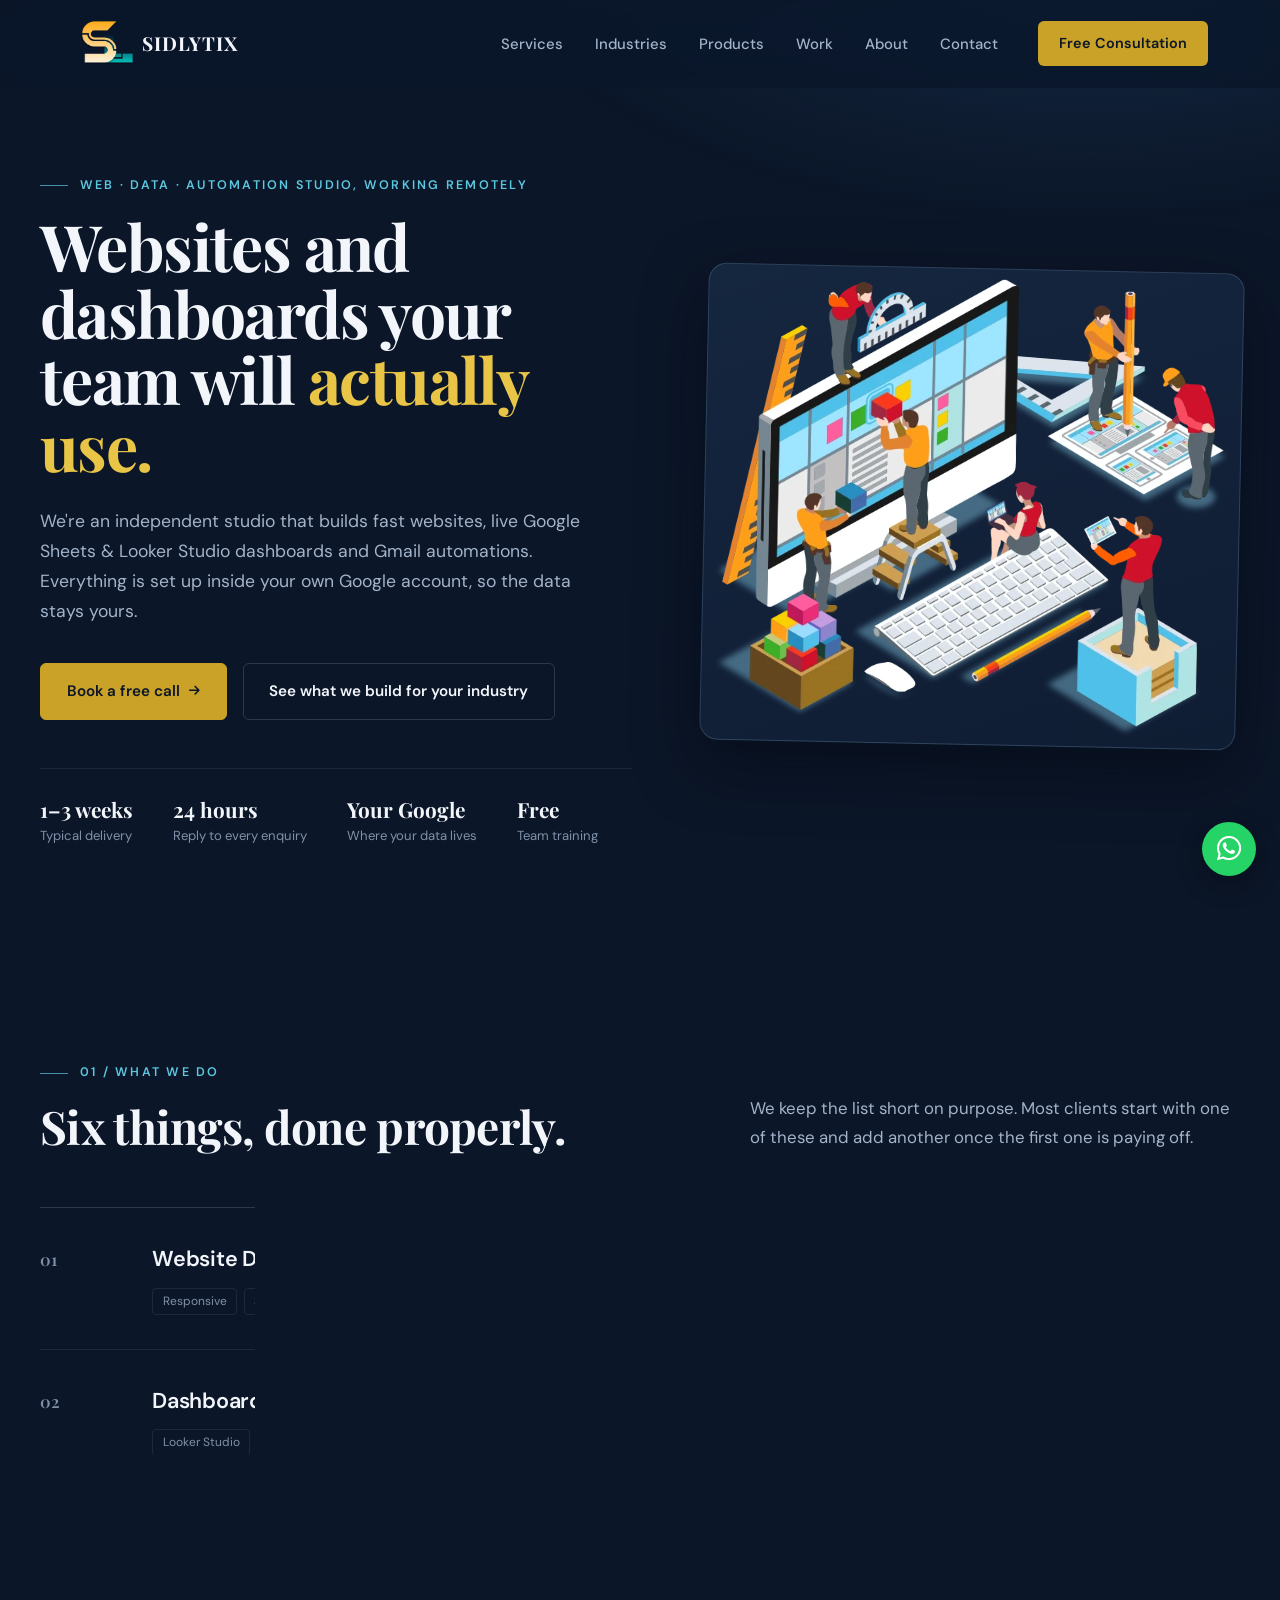
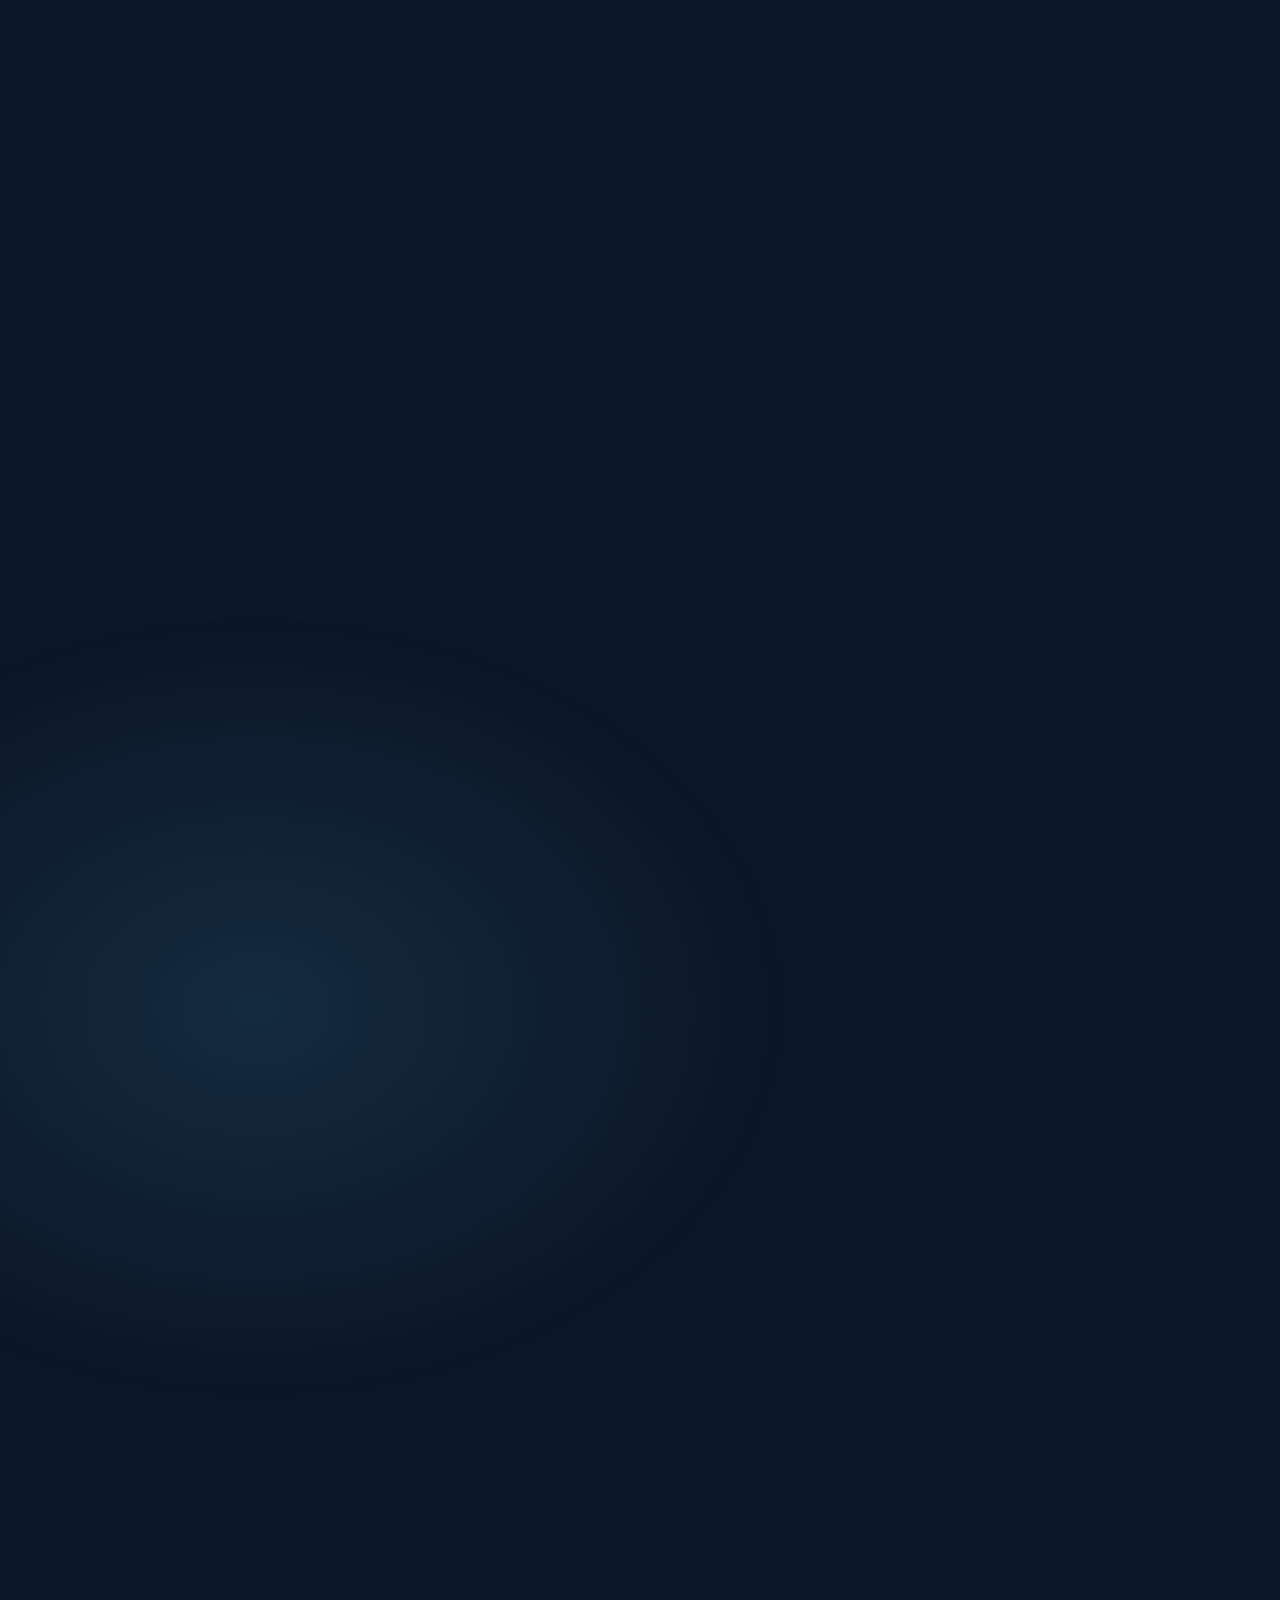
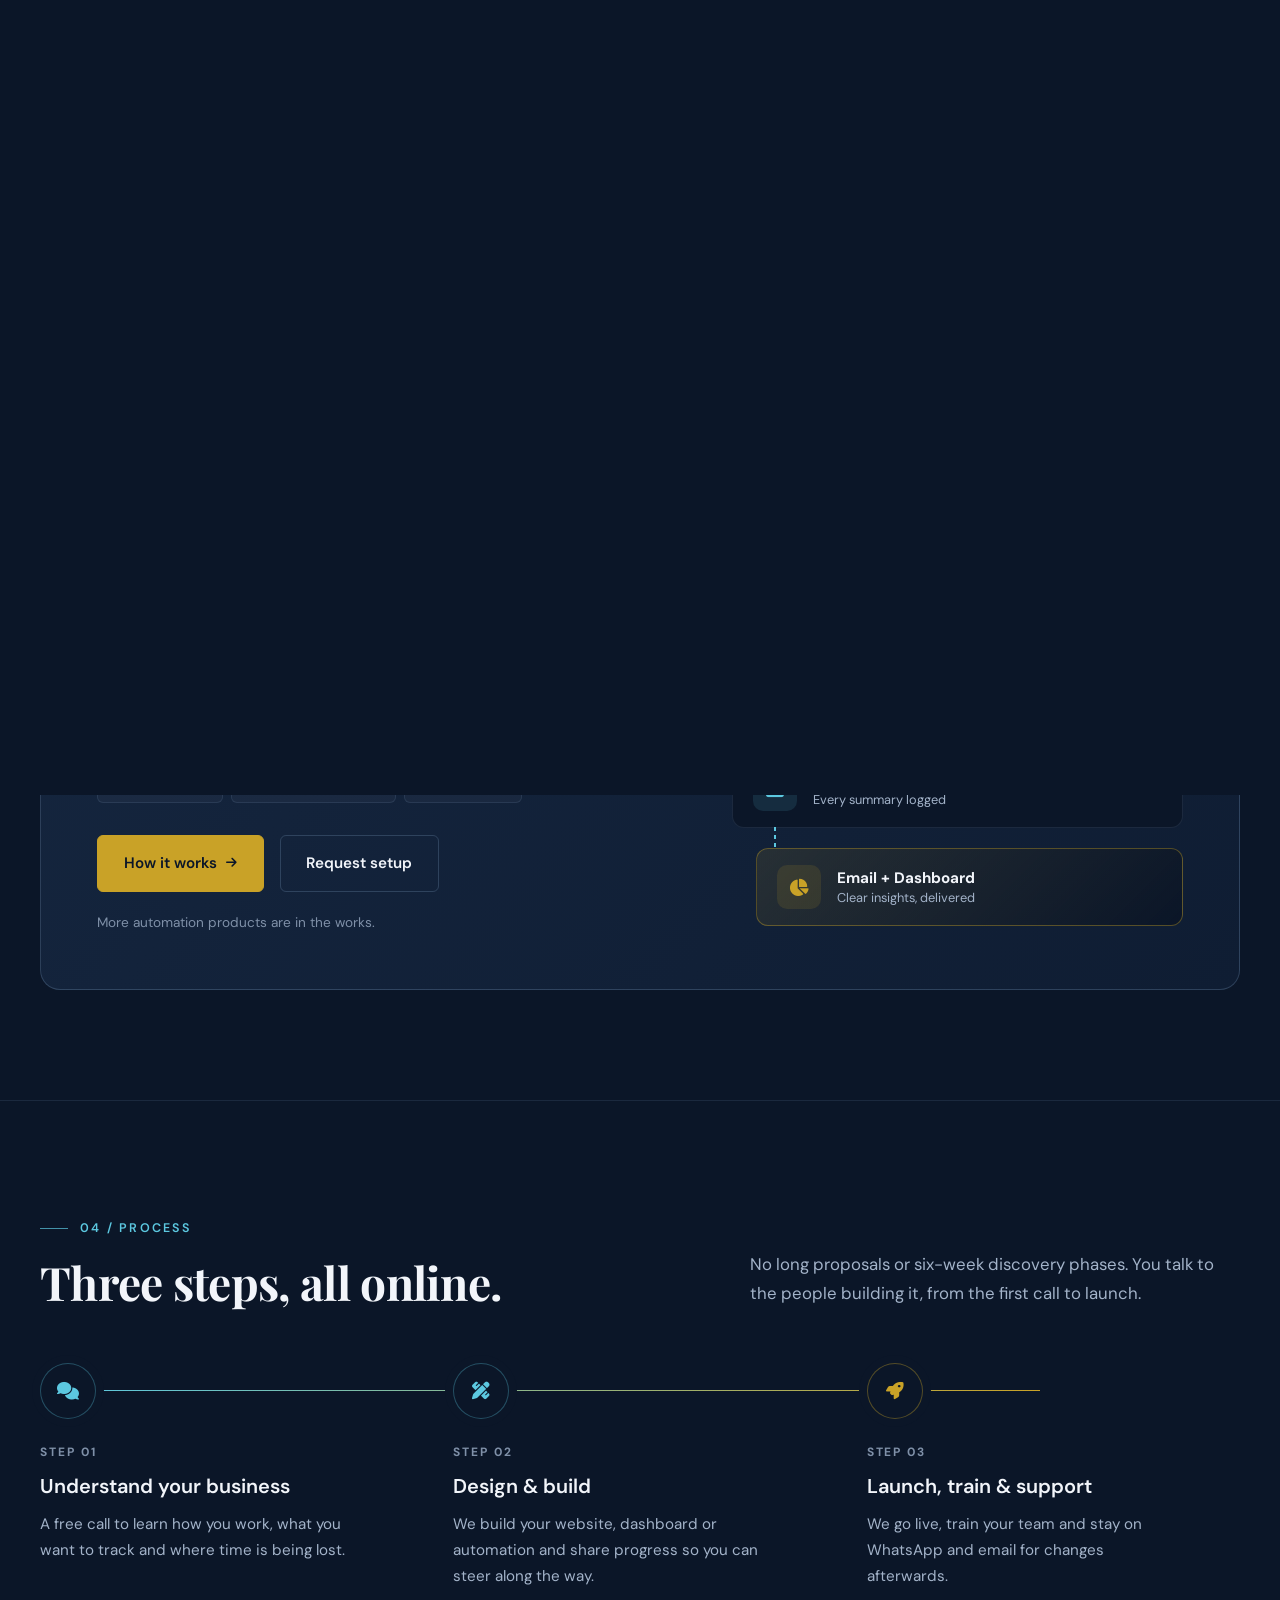
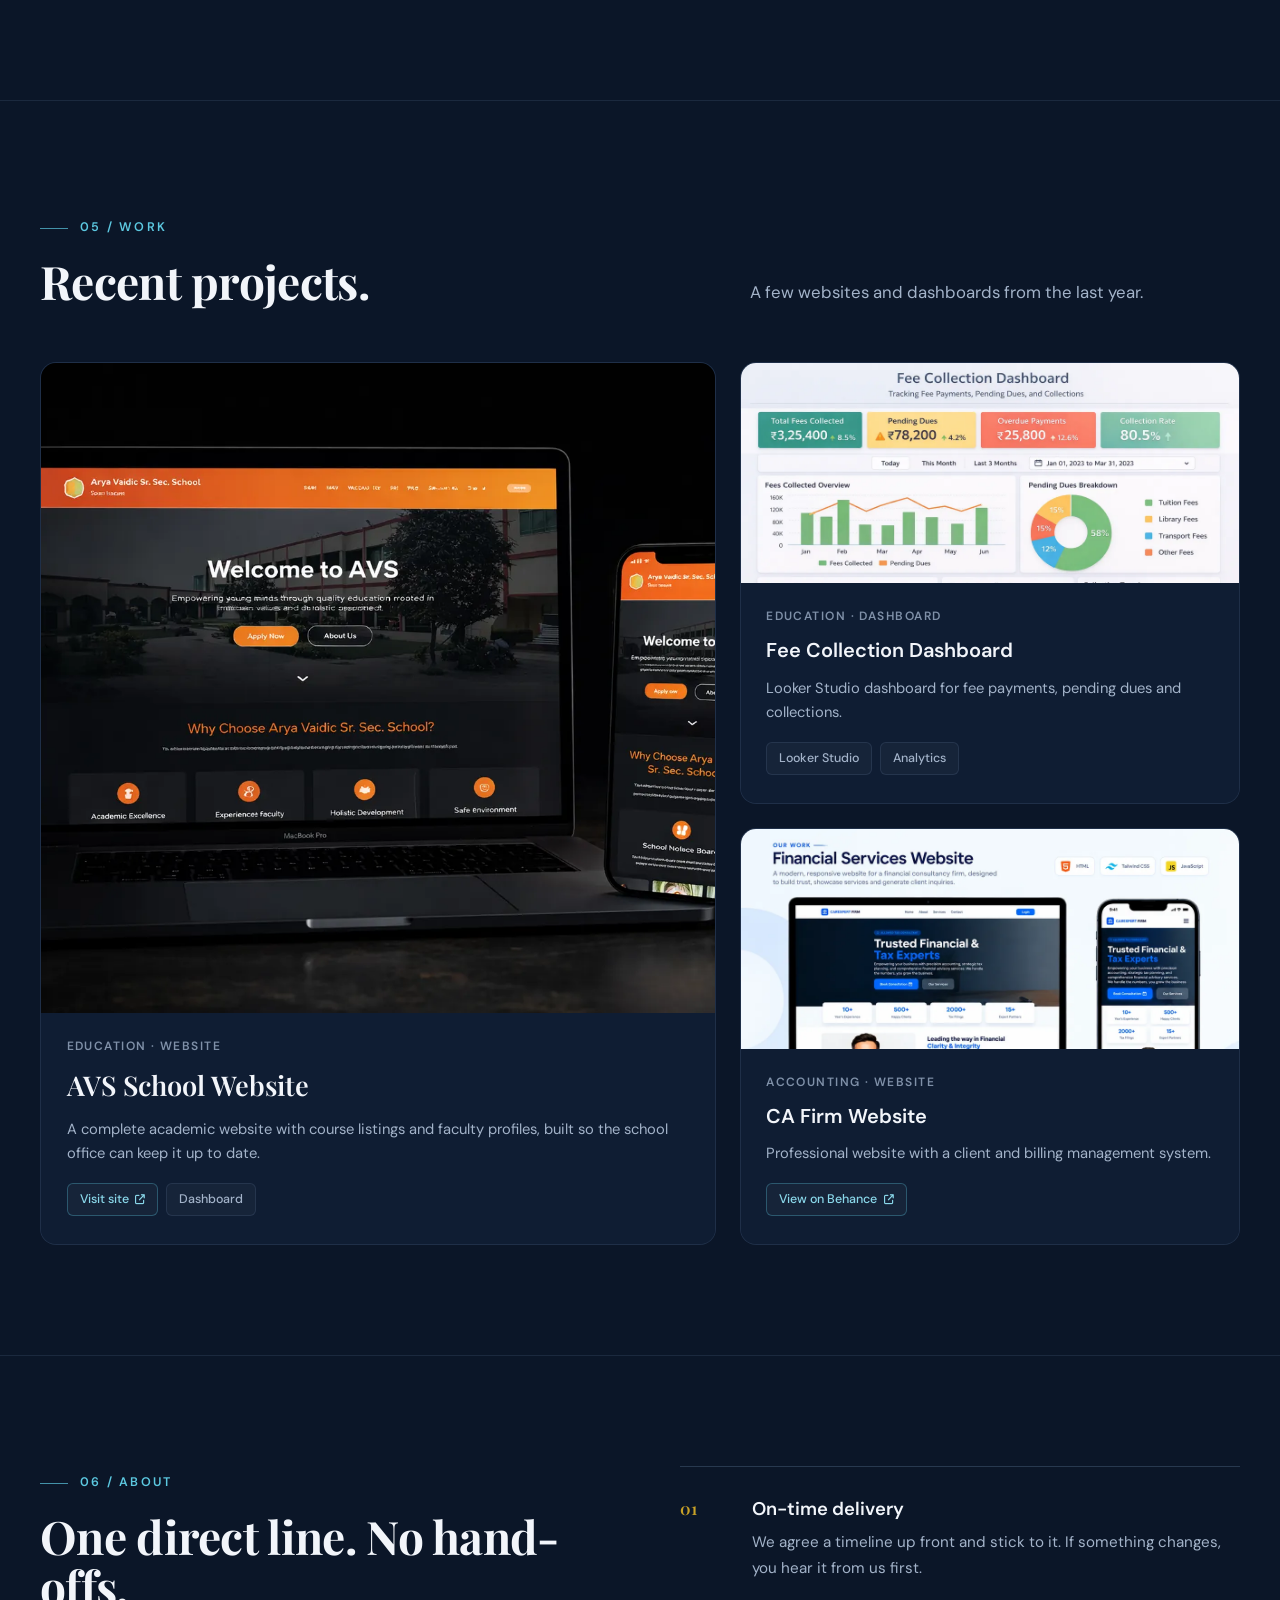
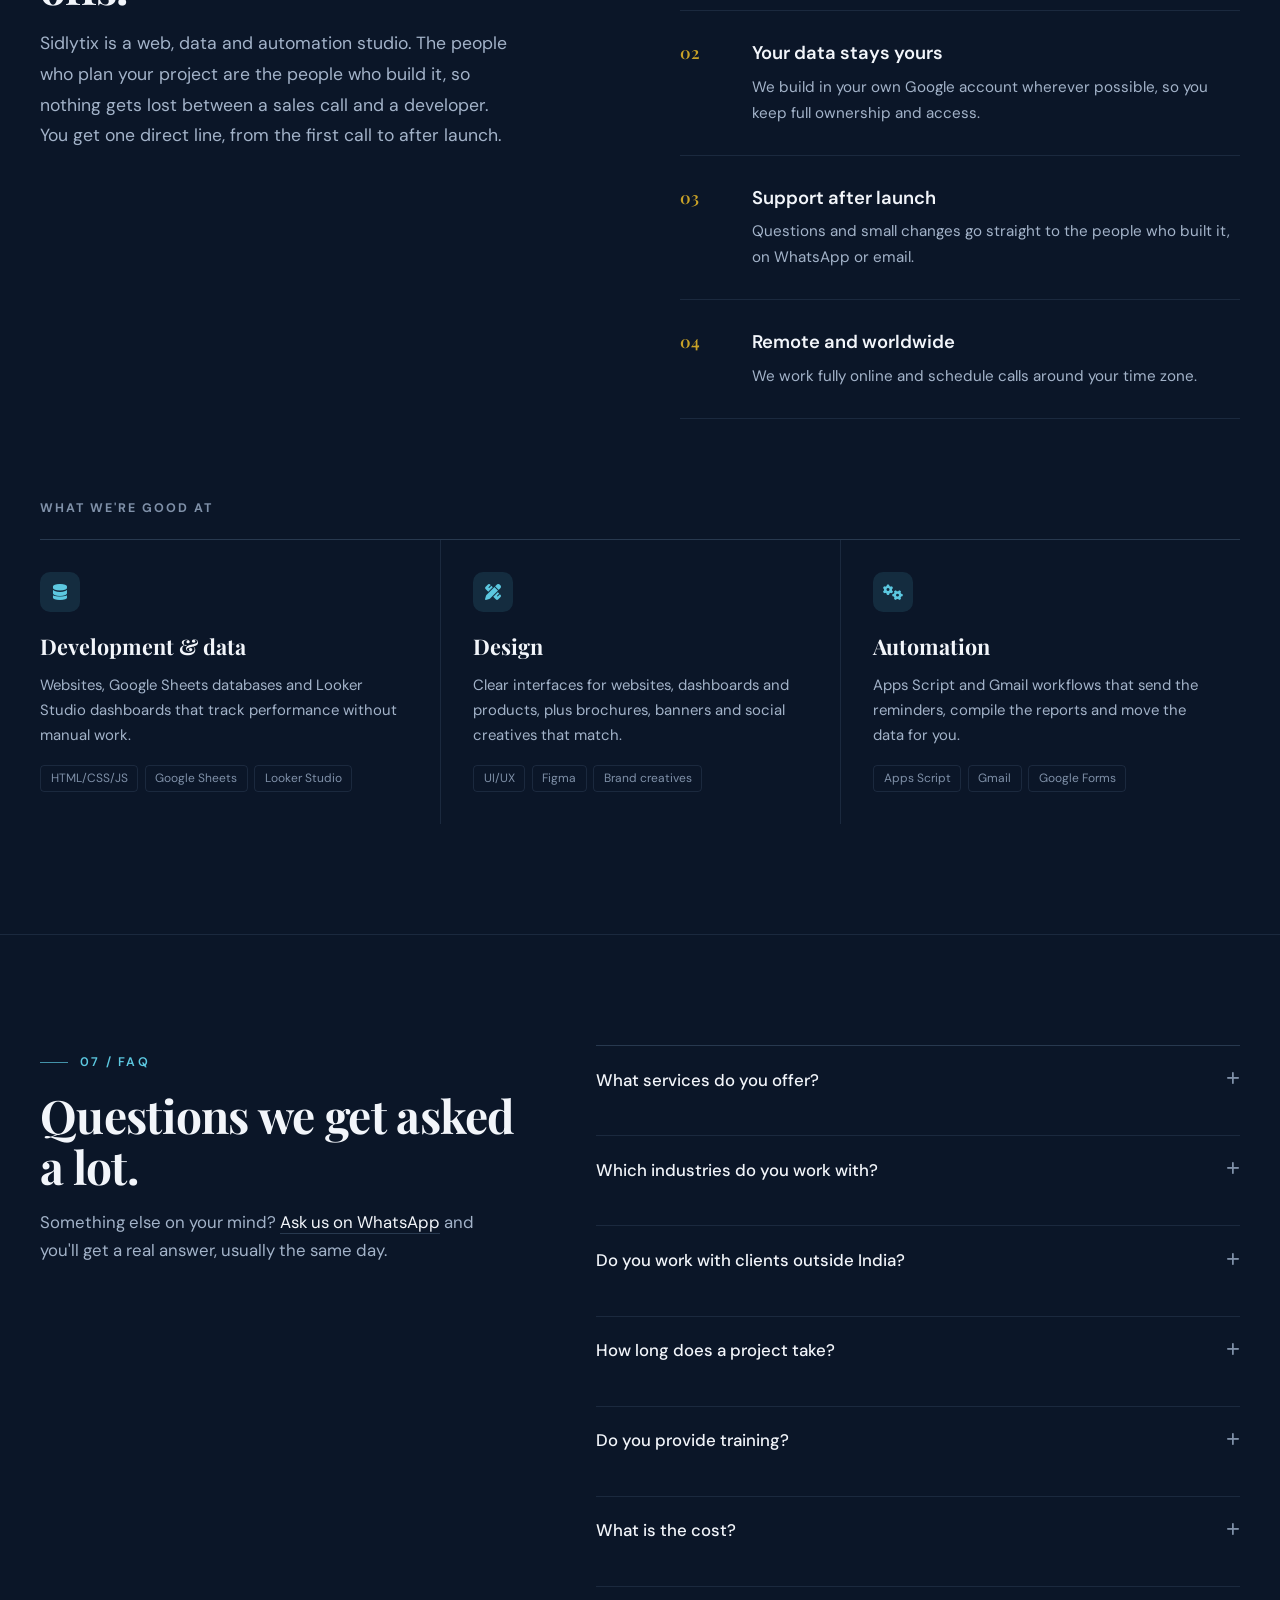
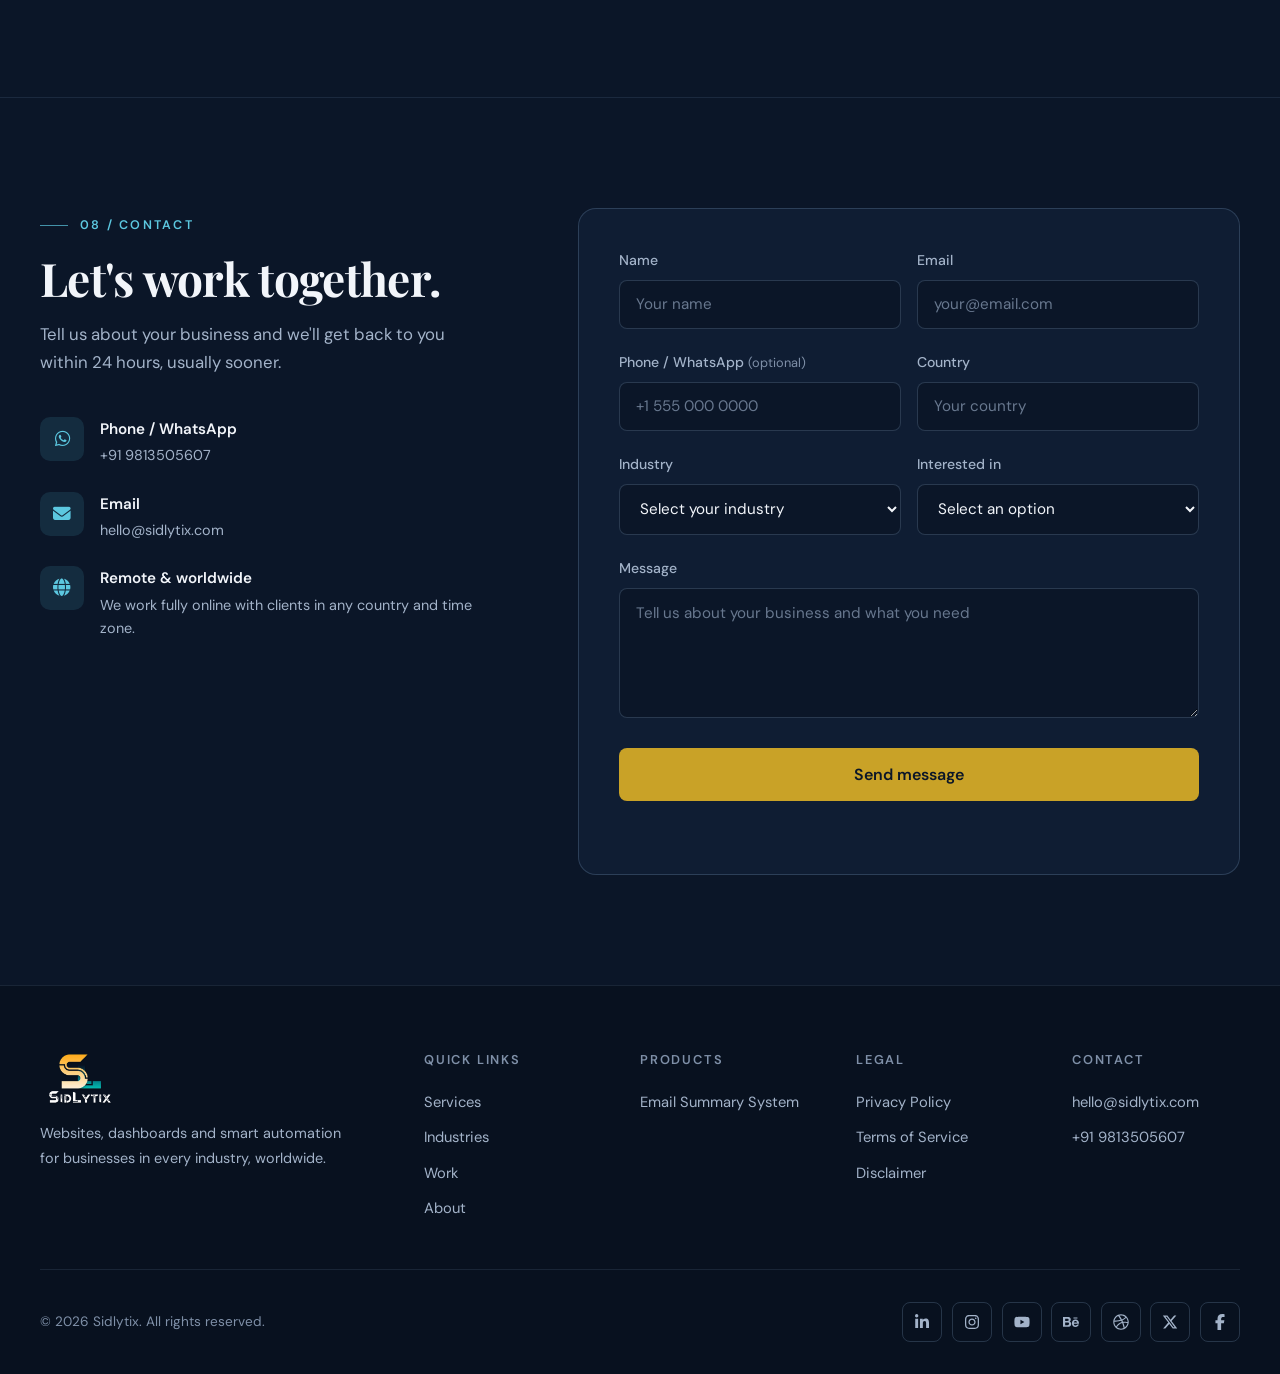
==== commit 103bb341: "Add files via upload" ====
--- a/index.html
+++ b/index.html
@@ -93,7 +93,7 @@
     <header class="header" id="header">
       <div class="header-container">
         <a href="#home" class="logo">
-          <img src="s-logo-01.png" alt="Sidlytix Logo" />
+          <picture><source srcset="s-logo-01.webp" type="image/webp" /><img width="163" height="165" src="s-logo-01.png" alt="Sidlytix Logo" /></picture>
           <span class="logo-text">SIDLYTIX</span>
         </a>
         <nav class="nav-container" aria-label="Main">
@@ -155,12 +155,8 @@
 
           <figure class="hero-figure fade-in fade-in-delay-3">
             <div class="hero-frame">
-              <img src="hero02.png" alt="Sidlytix dashboard preview" fetchpriority="high" decoding="async" />
-            </div>
-            <figcaption>
-              <span class="hero-note"><span class="live-dot" aria-hidden="true"></span> Synced from Google Sheets</span>
-              <span class="hero-cap">A live Looker Studio dashboard we built</span>
-            </figcaption>
+              <picture><source srcset="hero02.webp" type="image/webp" /><img width="689" height="610" src="hero02.png" alt="Illustration of a team building a website and dashboard" fetchpriority="high" decoding="async" /></picture>
+            </div>
           </figure>
         </div>
       </section>
@@ -416,7 +412,7 @@
 
         <div class="portfolio-grid">
           <article class="portfolio-card portfolio-card--feature">
-            <img src="avspro.png" alt="AVS School website" class="portfolio-image" loading="lazy" decoding="async" />
+            <picture><source srcset="avspro.webp" type="image/webp" /><img width="1400" height="933" src="avspro.jpg" alt="AVS School website" class="portfolio-image" loading="lazy" decoding="async" /></picture>
             <div class="portfolio-content">
               <span class="portfolio-kicker">Education &middot; Website</span>
               <h3 class="portfolio-title">AVS School Website</h3>
@@ -431,7 +427,7 @@
           </article>
 
           <article class="portfolio-card">
-            <img src="dashpro.png" alt="Fee collection dashboard" class="portfolio-image" loading="lazy" decoding="async" />
+            <picture><source srcset="dashpro.webp" type="image/webp" /><img width="1100" height="733" src="dashpro.jpg" alt="Fee collection dashboard" class="portfolio-image" loading="lazy" decoding="async" /></picture>
             <div class="portfolio-content">
               <span class="portfolio-kicker">Education &middot; Dashboard</span>
               <h3 class="portfolio-title">Fee Collection Dashboard</h3>
@@ -444,7 +440,7 @@
           </article>
 
           <article class="portfolio-card">
-            <img src="Financial Services Website Showcase.png" alt="CA firm website design" class="portfolio-image" loading="lazy" decoding="async" />
+            <picture><source srcset="ca-firm-website.webp" type="image/webp" /><img width="1100" height="733" src="ca-firm-website.jpg" alt="CA firm website design" class="portfolio-image" loading="lazy" decoding="async" /></picture>
             <div class="portfolio-content">
               <span class="portfolio-kicker">Accounting &middot; Website</span>
               <h3 class="portfolio-title">CA Firm Website</h3>
@@ -700,7 +696,7 @@
         <div class="footer-grid">
           <div class="footer-brand">
             <a href="#home" class="logo" aria-label="Sidlytix home">
-              <img src="framewhite_01.png" alt="Sidlytix Logo" class="footer-logo" />
+              <picture><source srcset="framewhite_01.webp" type="image/webp" /><img width="234" height="200" src="framewhite_01.png" alt="Sidlytix Logo" class="footer-logo" /></picture>
             </a>
             <p>Websites, dashboards and smart automation for businesses in every industry, worldwide.</p>
           </div>
